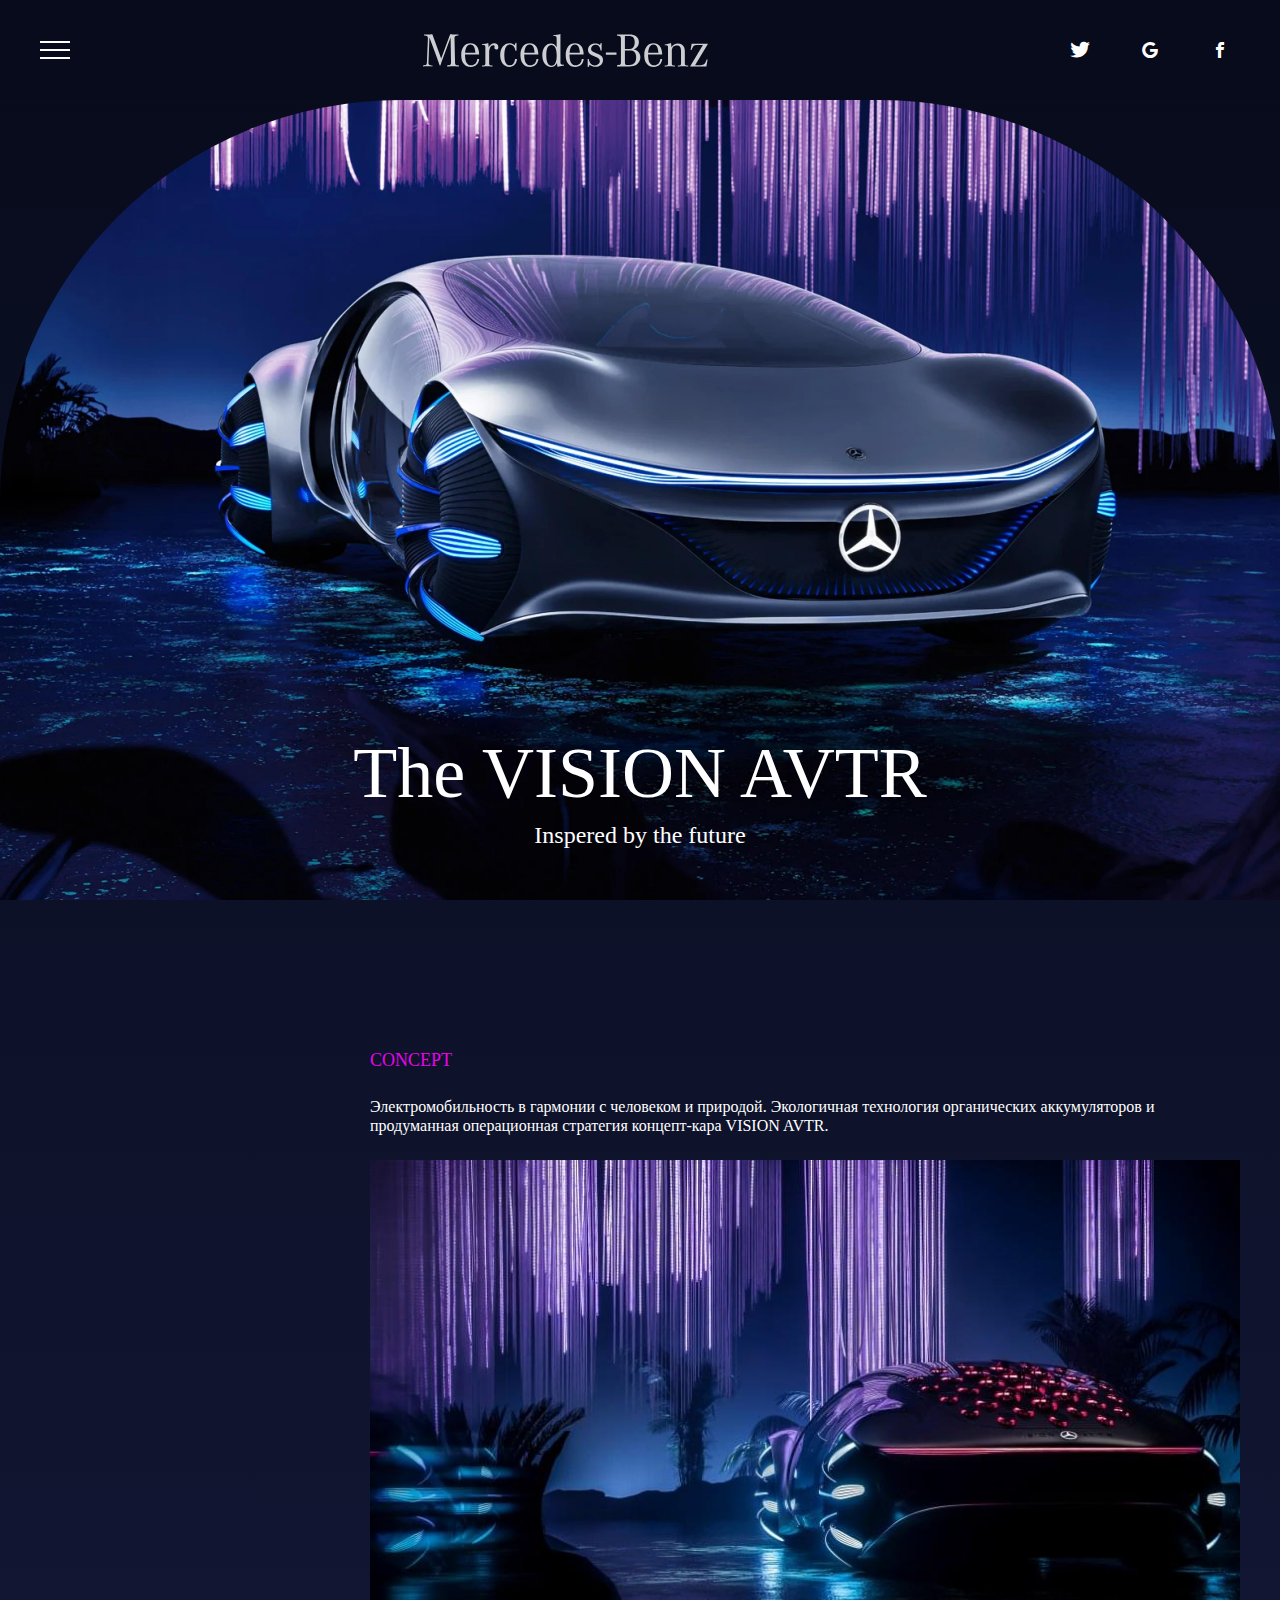
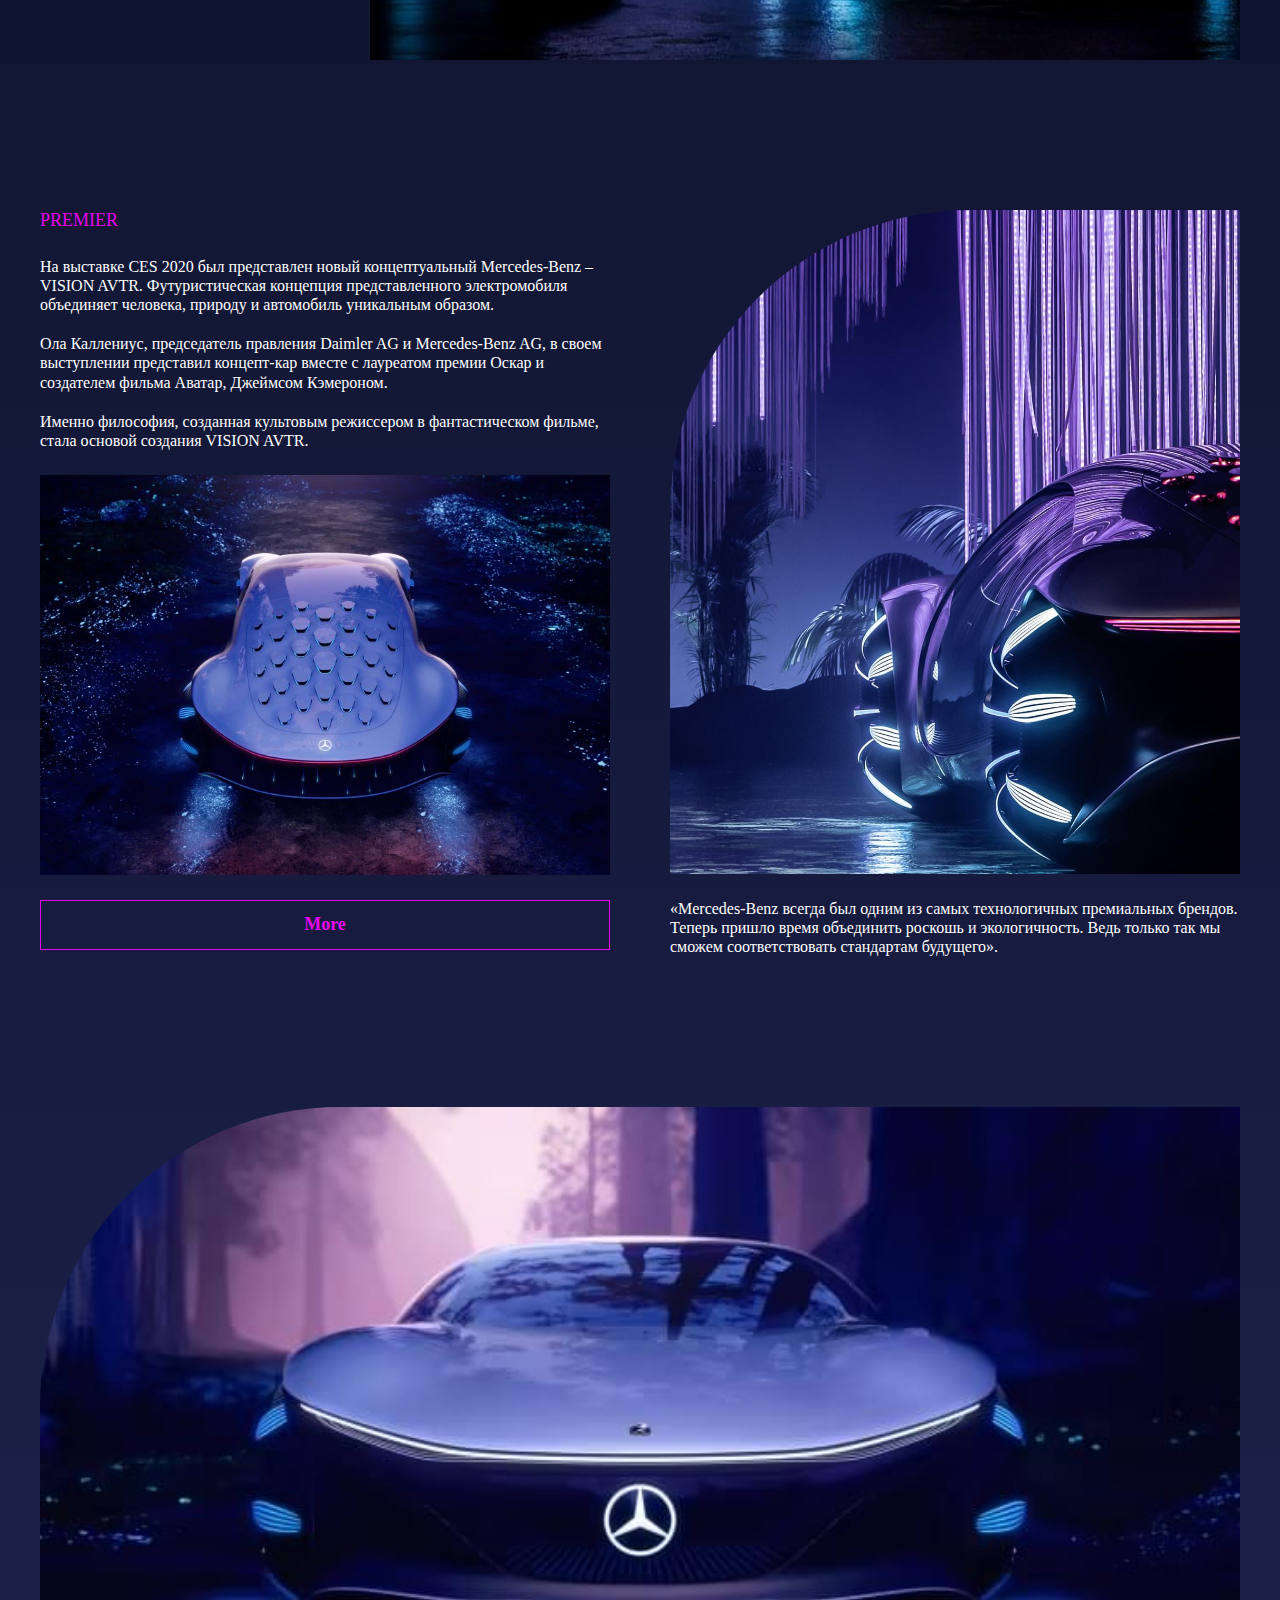
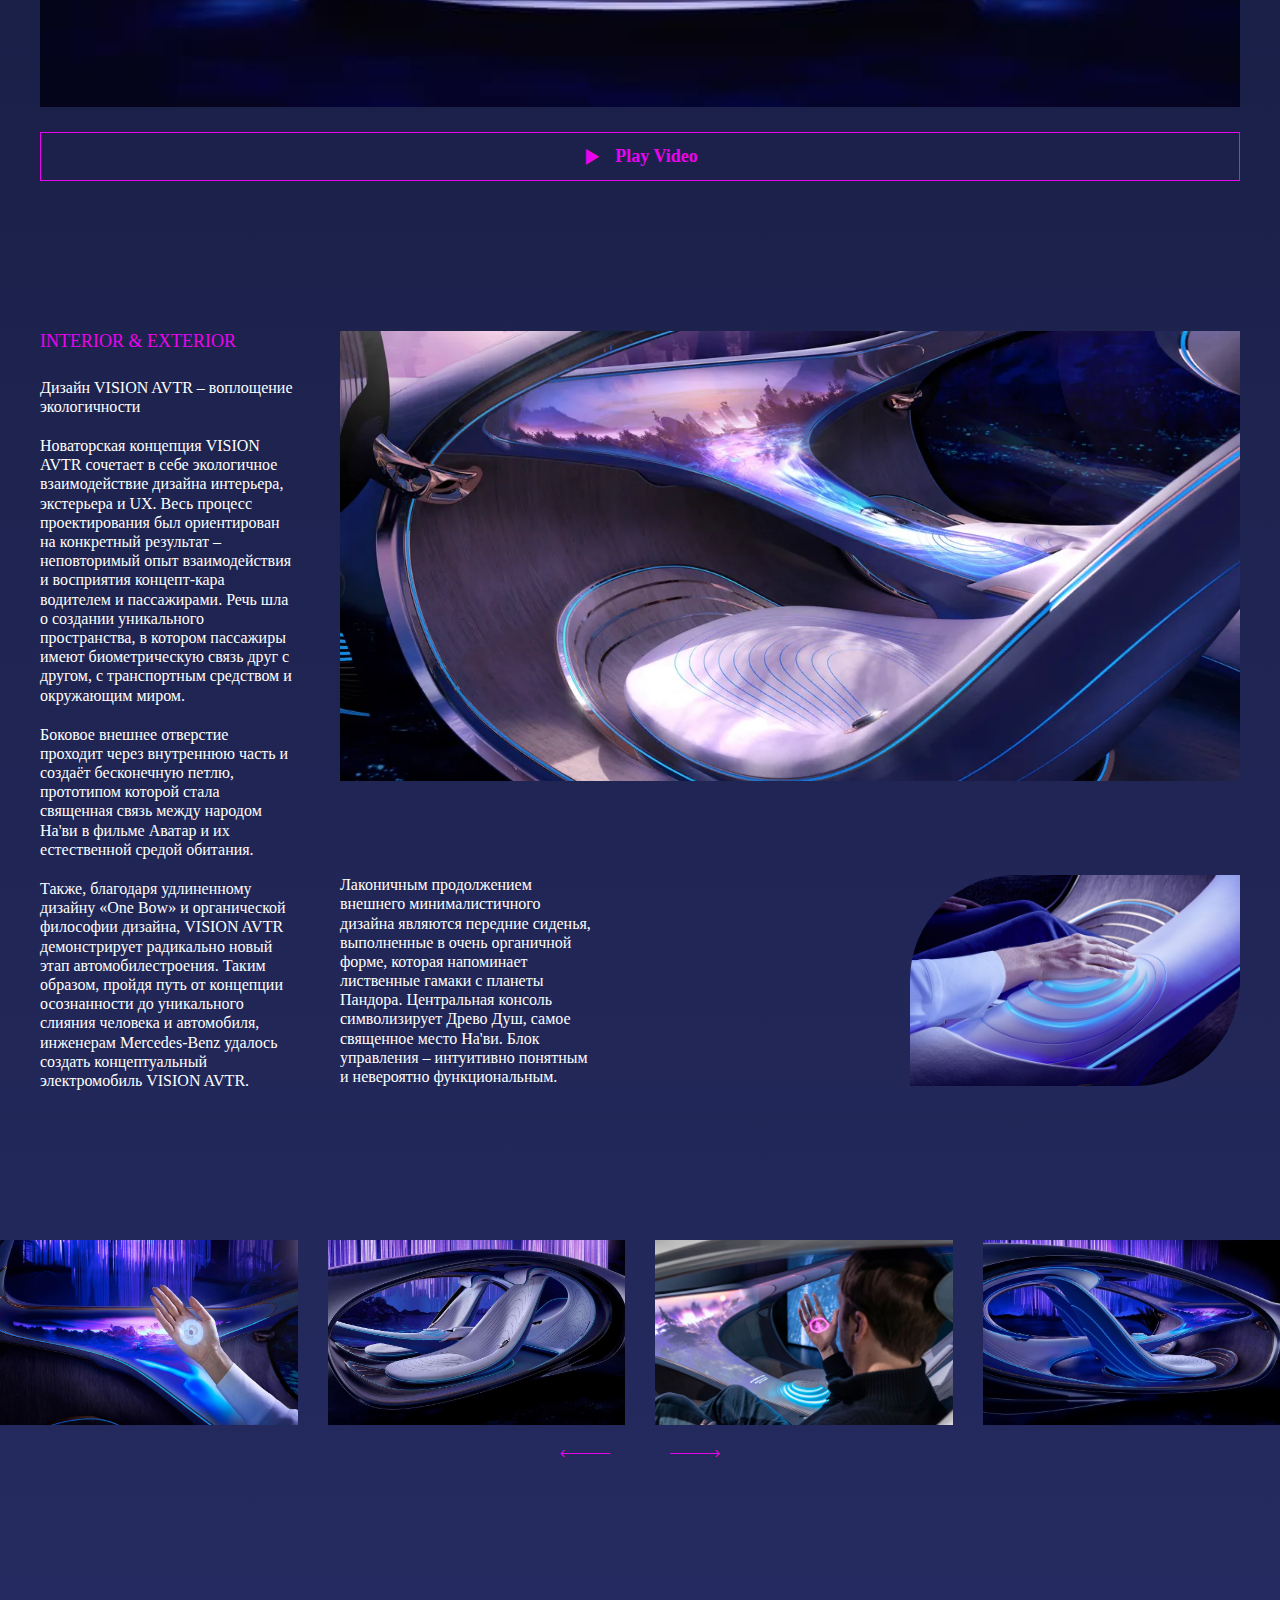
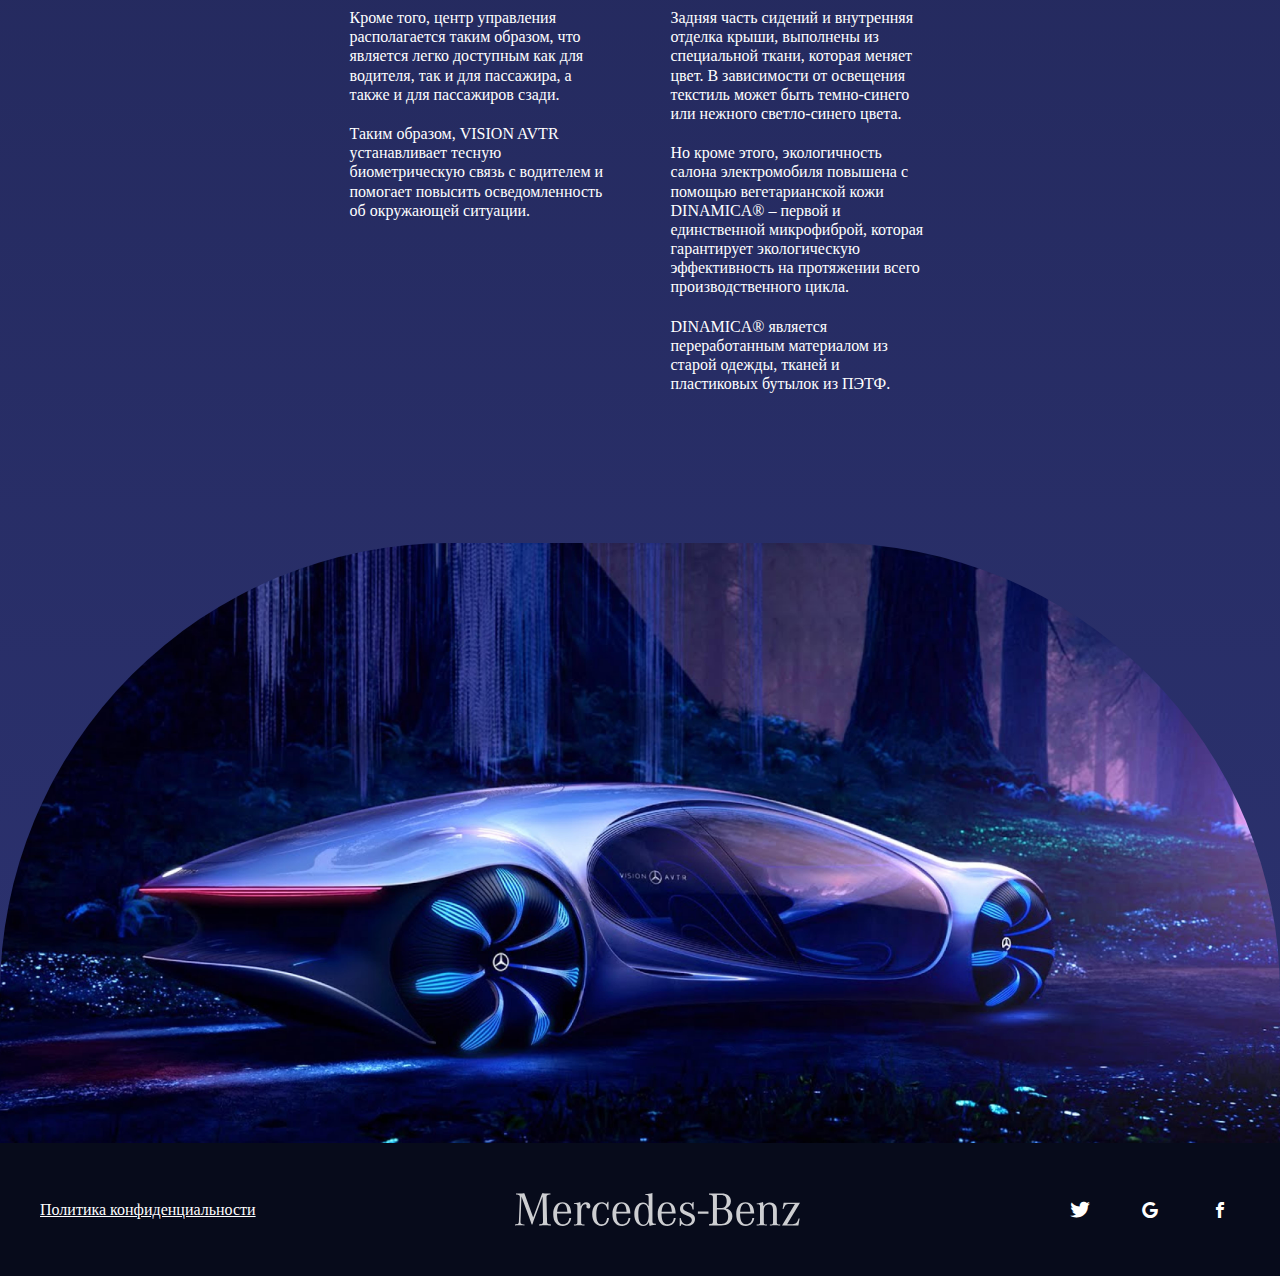
==== home.html @ 5bbd5b38 "Add files via upload" ====
<!DOCTYPE html>
<html lang="en">

<head>
	<title>Vision AVTR</title>
	<meta charset="UTF-8">
	<meta name="format-detection" content="telephone=no">
	<!-- <style>body{opacity: 0;}</style> -->
	<link rel="stylesheet" href="css/style.min.css?_v=20240314004034">
	<link rel="shortcut icon" href="favicon.ico">
	<!-- <meta name="robots" content="noindex, nofollow"> -->
	<meta name="viewport" content="width=device-width, initial-scale=1.0">
</head>

<body>
	<div class="wrapper">
		<header data-scroll="100" data-scroll-show="1000" class="header">
			<div class="header__container">
				<div class="header__menu menu">
					<button type="button" class="menu__icon icon-menu"><span></span></button>
					<nav class="menu__body">
						<ul class="menu__list">
							<li class="menu__item">
								<a data-goto=".concept" data-goto-speed="1000" data-goto-header href="#" class="menu__link">CONCEPT</a>
							</li>
							<li class="menu__item">
								<a data-goto=".premier" data-goto-speed="1000" data-goto-header href="#" class="menu__link">PREMIER</a>
							</li>
							<li class="menu__item">
								<a data-goto=".interior" data-goto-speed="1000" data-goto-header href="#" class="menu__link">INTERIOR & EXTERIOR</a>
							</li>
							<li class="menu__item">
								<a href="#" data-goto=".footer" data-goto-speed="1000" data-goto-header class="menu__link">Footer</a>
							</li>
						</ul>
					</nav>
				</div>
				<img src="img/logo.svg" alt="logo" class="header__logo logo">
				<div data-da=".menu__body,767,2" class="action-social">
					<a href="#!" class="action-social__link _icon-s-twitter"></a>
					<a href="#!" class="action-social__link _icon-google"></a>
					<a href="#!" class="action-social__link _icon-s-facebook"></a>
				</div>
			</div>
		</header>
		<main class="page">
			<div class="page__hero hero">
				<div class="hero__container">
					<h1 class="hero__title">The VISION AVTR</h1>
					<h4 class="hero__label">Inspered by the future</h4>
				</div>
				<div class="hero__image">
					<img src="img/hero/hero-bg.jpg" alt="hero-bg">
				</div>
			</div>
			<section class="page__concept concept">
				<div class="concept__container">
					<div class="concept__inner">
						<h2 class="concept__title title">Concept</h2>
						<div class="concept__text text">
							<p>
								Электромобильность в гармонии с человеком и природой. Экологичная технология
								органических
								аккумуляторов и продуманная операционная стратегия концепт-кара VISION AVTR.
							</p>
						</div>
						<img src="img/concept/2.jpeg" alt="concept-image" class="concept__image">
					</div>
				</div>
			</section>
			<section class="page__premier premier">
				<div class="premier__container">
					<div class="premier__content">
						<h2 class="premier__title title">premier</h2>
						<div class="premier__text text">
							<p>
								На выставке CES 2020 был представлен новый концептуальный Mercedes-Benz – VISION AVTR.
								Футуристическая концепция
								представленного электромобиля объединяет человека, природу и автомобиль уникальным
								образом.
							</p>
							<p>
								Ола Каллениус, председатель правления Daimler AG и Mercedes-Benz AG, в своем выступлении
								представил концепт-кар вместе с
								лауреатом премии Оскар и создателем фильма Аватар, Джеймсом Кэмероном.
							</p>
							<p>
								Именно философия, созданная культовым режиссером в фантастическом фильме, стала основой
								создания VISION AVTR.
							</p>
						</div>
						<img src="img/premier/3.webp" alt="image-content">
						<button class="premier__button button button--more">More</button>
					</div>
					<div class="premier__info-block info-block">
						<img src="img/premier/4.jpeg" alt="info-block__image">
						<div class="info-block__text text">
							<p>
								«Mercedes-Benz всегда был одним из самых технологичных премиальных брендов. Теперь
								пришло время объединить роскошь и
								экологичность. Ведь только так мы сможем соответствовать стандартам будущего».
							</p>
						</div>
					</div>
				</div>
			</section>
			<div class="page__video video">
				<div class="video__container">
					<img src="img/video/5.jpeg" alt="image-video">
					<button type="button" data-popup="#video" data-popup-youtube="ekgUjyWe1Yc" class="video__button button button--play _icon-play">
						Play Video
					</button>
				</div>
			</div>
			<section class="page__interior interior">
				<div class="interior__container">
					<div class="interior__text text">
						<h2 class="interior__title title">INTERIOR & EXTERIOR</h2>
						<p>
							Дизайн VISION AVTR – воплощение экологичности
						</p>
						<p>
							Новаторская концепция VISION AVTR сочетает в себе экологичное взаимодействие дизайна
							интерьера, экстерьера и UX. Весь
							процесс проектирования был ориентирован на конкретный результат – неповторимый опыт
							взаимодействия и восприятия
							концепт-кара водителем и пассажирами. Речь шла о создании уникального пространства, в
							котором пассажиры имеют
							биометрическую связь друг с другом, с транспортным средством и окружающим миром.
						</p>
						<p>
							Боковое внешнее отверстие проходит через внутреннюю часть и создаёт бесконечную петлю,
							прототипом которой стала
							священная ​​связь между народом На'ви в фильме Аватар и их естественной средой обитания.
						</p>
						<p>
							Также, благодаря удлиненному дизайну «One Bow» и органической философии дизайна, VISION AVTR
							демонстрирует радикально
							новый этап автомобилестроения. Таким образом, пройдя путь от концепции осознанности до
							уникального слияния человека и
							автомобиля, инженерам Mercedes-Benz удалось создать концептуальный электромобиль VISION
							AVTR.
						</p>
					</div>
					<div class="interior__block">
						<img class="interior__image" src="img/interior&exterior/6.webp" alt="image-6">
						<div class="interior__content-block content-block">
							<div class="content-block__text text">
								<p>
									Лаконичным продолжением внешнего минималистичного дизайна являются передние сиденья,
									выполненные в очень органичной
									форме, которая напоминает лиственные гамаки с планеты Пандора. Центральная консоль
									символизирует Древо Душ, самое
									священное место На'ви. Блок управления – интуитивно понятным и невероятно
									функциональным.
								</p>
							</div>
							<img class="interior__image interior__image--small" src="img/interior&exterior/7.jpg" alt="image-7">
						</div>

					</div>
				</div>
				<!-- Оболонка слайдера -->
				<div class="interior__slider swiper">
					<!-- Частина слайдера, що рухається -->
					<div class="interior__wrapper swiper-wrapper">
						<!-- Слайд -->
						<div class="interior__slide swiper-slide">
							<img src="img/slider/slide-1.jpeg" alt="slide-1">
						</div>
						<div class="interior__slide swiper-slide">
							<img src="img/slider/slide-2.jpg" alt="slide-2">
						</div>
						<div class="interior__slide swiper-slide">
							<img src="img/slider/slide-3.webp" alt="slide-3">
						</div>
						<div class="interior__slide swiper-slide">
							<img src="img/slider/slide-4.jpeg" alt="slide-4">
						</div>
						<div class="interior__slide swiper-slide">
							<img src="img/slider/slide-2.jpg" alt="slide-5">
						</div>
						<div class="interior__slide swiper-slide">
							<img src="img/slider/slide-3.webp" alt="slide-6">
						</div>
						<div class="interior__slide swiper-slide">
							<img src="img/slider/slide-4.jpeg" alt="slide-7">
						</div>
					</div>
					<!-- Якщо потрібна навігація (ліворуч/праворуч) -->
					<div class="swiper-button">
						<button type="button" class="swiper-button-prev _icon-arrow-left"></button>
						<button type="button" class="swiper-button-next _icon-arrow-right"></button>
					</div>
				</div>
			</section>
			<div class="page__text-content text-content">
				<div class="text-content__container">
					<div class="text-content__text text">
						<p>
							Кроме того, центр управления располагается таким образом, что является легко доступным как
							для водителя, так и для
							пассажира, а также и для пассажиров сзади.
						</p>
						<p>
							Таким образом, VISION AVTR устанавливает тесную биометрическую связь с водителем и помогает
							повысить осведомленность об
							окружающей ситуации.
						</p>
					</div>
					<div class="text-content__text text">
						<p>
							Задняя часть сидений и внутренняя отделка крыши, выполнены из специальной ткани, которая
							меняет цвет. В зависимости от
							освещения текстиль может быть темно-синего или нежного светло-синего цвета.
						</p>
						<p>
							Но кроме этого, экологичность салона электромобиля повышена с помощью вегетарианской кожи
							DINAMICA® – первой и
							единственной микрофиброй, которая гарантирует экологическую эффективность на протяжении
							всего производственного цикла.
						</p>
						<p>
							DINAMICA® является переработанным материалом из старой одежды, тканей и пластиковых бутылок
							из ПЭТФ.
						</p>
					</div>
				</div>
			</div>
			<div class="page__picture picture">
				<img src="img/picture-none-radius.jpg" alt="">
			</div>
			<!-- <h2 class="title">Concept</h2>
<p class="text">
    Lorem ipsum dolor sit, amet consectetur adipisicing elit. Esse iure nesciunt eius impedit quod veritatis nihil sit
    eos aperiam praesentium obcaecati nobis est repudiandae ipsum quae, deleniti maxime dolorum repellat?
</p>
<button class="button button--more">
    More
</button>
<a class="button button--play _icon-play">
    Play Video
</a>
<div class="action-social">
    <a href="#!" class="action-social__link _icon-s-twitter"></a>
    <a href="#!" class="action-social__link _icon-google"></a>
    <a href="#!" class="action-social__link _icon-s-facebook"></a>
</div> -->
		</main>
		<footer class="footer">
			<div class="footer__container">
				<a href="#!" class="footer__policy">
					Политика конфиденциальности
				</a>
				<a data-goto=".header" data-goto-speed="1000" href="#!" class="footer__logo logo"><img src="img/logo.svg" alt="logo"></a>
				<div class="action-social">
					<a href="#!" class="action-social__link _icon-s-twitter"></a>
					<a href="#!" class="action-social__link _icon-google"></a>
					<a href="#!" class="action-social__link _icon-s-facebook"></a>
				</div>
			</div>
		</footer>
	</div>
	<div id="video" aria-hidden="true" class="popup">
		<div class="popup__wrapper">
			<div class="popup__content">
				<button data-close type="button" class="popup__close">Закрити</button>
				<div data-popup-youtube-place class="popup__text">
				</div>
			</div>
		</div>
	</div>
	<script src="js/app.min.js?_v=20240314004034"></script>
</body>

</html>
---- css/style.min.css ----
@charset "UTF-8";@import url(https://fonts.googleapis.com/css?family=Roboto+Condensed:regular,700&display=swap);@font-face{font-family:icons;font-display:swap;src:url(../fonts/icons.woff2) format("woff2"),url(../fonts/icons.woff) format("woff");font-weight:400;font-style:normal}[class*=_icon-]:before{font-family:icons;font-style:normal;font-weight:400;font-variant:normal;text-transform:none;line-height:1;-webkit-font-smoothing:antialiased;-moz-osx-font-smoothing:grayscale}[class*=_icon-]:before{display:block}._icon-arrow-right:before{content:"\e904"}._icon-arrow-left:before{content:"\e905"}._icon-s-twitter:before{content:"\e900"}._icon-s-facebook:before{content:"\e903"}._icon-google:before{content:"\e902"}._icon-play:before{content:"\e901"}*{padding:0;margin:0;border:0}*,*::after,*::before{box-sizing:border-box}*::after,*::before{display:inline-block}body,html{height:100%;min-width:320px}body{color:#fff;line-height:1;font-family:RobotoCondensed;font-size:1rem;-ms-text-size-adjust:100%;-moz-text-size-adjust:100%;-webkit-text-size-adjust:100%;-webkit-font-smoothing:antialiased;-moz-osx-font-smoothing:grayscale}button,input,textarea{font-family:RobotoCondensed;font-size:inherit;line-height:inherit;color:inherit;background-color:transparent}input,textarea{width:100%}button,option,select{cursor:pointer}a{display:inline-block;color:inherit;text-decoration:none}ul li{list-style:none}img{vertical-align:top}h1,h2,h3,h4,h5,h6{font-weight:inherit;font-size:inherit}.lock body{overflow:hidden;touch-action:none;-ms-scroll-chaining:none;overscroll-behavior:none}.wrapper{min-height:100%;display:flex;flex-direction:column;overflow:hidden}@supports (overflow:clip){.wrapper{overflow:clip}}.wrapper > main{flex:1 1 auto}.wrapper > *{min-width:0}[class*=__container]{max-width:76.875rem;margin:0 auto;padding:0 .9375rem}.menu__body{position:fixed;width:100%;height:100%;left:-100%;top:0;overflow:auto;padding:7.5rem .9375rem .9375rem;background-color:#070b1b;transition:left .3s}.menu__body::before{content:"";position:fixed;width:100%;left:-100%;top:0;transition:left .3s;z-index:2;border-bottom:.0625rem solid #fff}.menu-open .menu__body{left:0}.menu-open .menu__body::before{left:0}.menu__list{display:flex;flex-direction:column;row-gap:1.25rem}.menu__link{transition:all .3s ease-in-out;text-transform:uppercase;font-size:1.375rem;line-height:1.2;color:#e805ed}.icon-menu{display:block;position:relative;width:1.875rem;height:1.125rem;z-index:5}.icon-menu span,.icon-menu::after,.icon-menu::before{content:"";transition:all .3s ease 0s;right:0;position:absolute;width:100%;height:.125rem;background-color:#fff}.icon-menu::before{top:0}.icon-menu::after{bottom:0}.icon-menu span{top:calc(50% - .0625rem)}.menu-open .icon-menu span{width:0}.menu-open .icon-menu::before{top:calc(50% - .0625rem);-webkit-transform:rotate(-45deg);transform:rotate(-45deg)}.menu-open .icon-menu::after{bottom:calc(50% - .0625rem);-webkit-transform:rotate(45deg);transform:rotate(45deg)}body::after{content:"";background-color:rgba(0,0,0,.5);position:fixed;width:100%;height:100%;top:0;left:0;opacity:0;transition:opacity .8s ease 0s;pointer-events:none;z-index:149}.popup-show body::after{opacity:1}.popup{position:fixed;top:0;left:0;bottom:0;right:0;padding:30px 10px;transition:visibility .8s ease 0s;visibility:hidden;pointer-events:none}.popup_show{z-index:150;visibility:visible;overflow:auto;pointer-events:auto}.popup_show .popup__content{visibility:visible;-webkit-transform:scale(1);transform:scale(1);background:#070b1b linear-gradient(180deg,#070b1b 0,#2c3270 100%);display:flex;flex-direction:column;row-gap:1.5625rem}.popup__wrapper{display:flex;flex-direction:column;align-items:center;min-height:100%;flex:1 1 auto;width:100%;display:flex;justify-content:center}.popup__content{visibility:hidden;-webkit-transform:scale(0);transform:scale(0);transition:-webkit-transform .3s ease 0s;transition:transform .3s ease 0s;transition:transform .3s ease 0s,-webkit-transform .3s ease 0s;background-color:#eee;padding:20px;width:100%;max-width:900px;border-radius:20px}.lock .popup__content{visibility:visible}.popup_show .popup__close{color:#e805ed;font-size:1.5rem;font-weight:700;text-align:right}.popup__text iframe{width:100%;min-height:25rem}.ibg{width:100%;height:100%;-o-object-fit:cover;object-fit:cover}.ibg--top{-o-object-position:top;object-position:top}.ibg--bottom{-o-object-position:bottom;object-position:bottom}.ibg--left{-o-object-position:left;object-position:left}.ibg--right{-o-object-position:right;object-position:right}.ibg--contain{-o-object-fit:contain;object-fit:contain}.title{font-family:"Corporate A";font-size:1.125rem;line-height:1.2;text-transform:uppercase;color:#e805ed}.text{line-height:1.2}.text p:not(:last-child){margin-bottom:1.25rem}.button{border:.0625rem solid #e805ed;display:flex;justify-content:center;align-items:center;gap:.75rem;color:#e805ed;transition:all .3s ease-in-out;width:100%;font-weight:700;font-size:1.125rem;font-family:"Corporate A";line-height:1.2;padding:.8125rem}.button--play{cursor:pointer}.button--play::before{transition:all .3s ease-in-out;font-size:1.3125rem;color:#e805ed}.action-social{display:flex;align-items:center;flex-wrap:wrap;z-index:2;row-gap:.3125rem}.action-social__link{width:2.5rem;height:2.5rem;border-radius:50%;display:flex;justify-content:center;align-items:center;background-color:transparent;transition:all .3s ease-in-out}.action-social__link:first-child::before{font-size:1.625rem}.header{position:absolute;left:0;width:100%;background-color:#070b1b;z-index:50}.header__container{display:flex;justify-content:space-between;align-items:center;-webkit-column-gap:1.25rem;-moz-column-gap:1.25rem;column-gap:1.25rem}.header._header-scroll{position:fixed;top:-200%;transition:all .3s ease-in-out}.header._header-show{transition:all .3s ease-in-out;top:0}.header__logo{position:relative;z-index:2;aspect-ratio:285/33;-o-object-fit:cover;object-fit:cover}.footer{background-color:#070b1b}.footer__container{display:flex;justify-content:space-between;align-items:center;-webkit-column-gap:1.5625rem;-moz-column-gap:1.5625rem;column-gap:1.5625rem;flex-wrap:wrap;row-gap:1.875rem}.footer__policy{line-height:1.2;text-decoration:underline;transition:all .3s ease-in-out}.footer__logo img{aspect-ratio:285/33;-o-object-fit:cover;object-fit:cover}.page{background:#070b1b linear-gradient(180deg,#070b1b 0,#2c3270 100%)}.concept__inner{display:flex;flex-direction:column;row-gap:1.5625rem}.concept__image{aspect-ratio:870/500;-o-object-fit:cover;object-fit:cover;width:100%}.premier__container{display:flex}.premier__content > *{margin-bottom:1.5625rem}.premier__content > *:last-child{margin-bottom:0}.premier__content img{aspect-ratio:570/400;-o-object-fit:cover;object-fit:cover;width:100%;margin-bottom:0}.premier__button:not(:first-child){margin-top:1.5625rem}.info-block > *{margin-bottom:1.5625rem}.info-block > *:last-child{margin-bottom:0}.info-block img{aspect-ratio:570/664;-o-object-fit:cover;object-fit:cover;width:100%;border-radius:var(--border-tl) 0 0 0;margin-bottom:0}.info-block__text:not(:first-child){margin-top:1.5625rem}.video__container img{aspect-ratio:1200/600;-o-object-fit:cover;object-fit:cover;width:100%;border-radius:var(--border-tl) 0 0 0;margin-bottom:0}.video__container > *{margin-bottom:1.5625rem}.video__container > *:last-child{margin-bottom:0}.video__button:not(:first-child){margin-top:1.5625rem}.interior__container{display:flex}.interior__title:not(:last-child){margin-bottom:1.5625rem}.interior__image{aspect-ratio:900/450;-o-object-fit:cover;object-fit:cover;width:100%;margin-bottom:0}.interior__image--small{aspect-ratio:330/205;-o-object-fit:cover;object-fit:cover;border-radius:var(--border-tl) 0 var(--border-tr) 0}.interior__slide{max-width:28.125rem}.interior__slide img{aspect-ratio:450/280;-o-object-fit:cover;object-fit:cover;width:100%}.content-block{display:flex}.swiper-button{display:none}.swiper-button-next::before,.swiper-button-prev::before{color:#e805ed;font-size:.490625rem}.picture img{aspect-ratio:1920/900;-o-object-fit:cover;object-fit:cover;width:100%;border-radius:var(--border-tl) var(--border-tr) 0 0}.text-content__container{display:flex;justify-content:center;align-items:flex-start;flex-wrap:wrap;row-gap:1.5625rem}.hero{position:relative}.hero__image{position:absolute;top:0;left:0;aspect-ratio:1920/800;width:100%;height:100%}.hero img{width:100%;-o-object-fit:cover;object-fit:cover;border-radius:var(--border-tl) var(--border-tr) 0 0}.hero__container{display:flex;flex-direction:column;justify-content:flex-end;text-align:center;gap:.3125rem;position:relative;z-index:2}.hero__title{font-family:"Corporate A";line-height:1.2}.hero__label{font-size:1.5rem;line-height:1.2}.swiper{overflow:hidden;display:flex;flex-direction:column;row-gap:25px}.swiper-initialized{touch-action:pan-y}.swiper-wrapper{width:100%;height:100%;box-sizing:content-box;display:flex;position:relative}.swiper-vertical .swiper-wrapper{flex-direction:column}.swiper-autoheight .swiper-wrapper{align-items:flex-start}.swiper-initialized .swiper-slide{flex-shrink:0}.swiper-android .swiper-slide,.swiper-android .swiper-wrapper{-webkit-transform:translate3d(0,0,0);transform:translate3d(0,0,0)}.swiper-button-lock{display:none!important}@media (min-width:47.99875em){.menu__body::before{height:6.25rem}.header__container{min-height:6.25rem}.header__logo{max-width:17.8125rem}.footer__logo img{max-width:17.8125rem}.page__hero{margin-top:6.25rem}.premier__content{flex:1 1 50%}.info-block{flex:1 1 50%}.interior__text{flex:1 0 15.9375rem}.interior__block{flex:1 1 56.25rem}.swiper-button{align-self:center;display:flex}.text-content__text{flex:0 0 16.25rem;width:16.25rem}}@media (min-width:47.99875em) and (min-width:76.875em){.swiper-button{-webkit-column-gap:3.75rem;-moz-column-gap:3.75rem;column-gap:3.75rem}}@media (min-width:61.99875em){.concept__container{display:flex;justify-content:flex-end}.concept__inner{flex:0 1 54.375rem;width:54.375rem}.interior__image--small{flex:0 1 20.625rem;width:27.5%}picture .interior__image--small{flex:0 1 20.625rem;width:27.5%}.content-block{justify-content:space-between}.content-block__text{flex:0 1 15.9375rem;max-width:15.9375rem}}@media (min-width:76.875em){.menu__body{width:30%}.action-social{-webkit-column-gap:1.875rem;-moz-column-gap:1.875rem;column-gap:1.875rem}.page__hero{margin-bottom:9.375rem}.page__concept{margin-bottom:9.375rem}.page__premier{margin-bottom:9.375rem}.page__video{margin-bottom:9.375rem}.page__interior{margin-bottom:9.375rem}.page__picture:not(:last-child){margin-bottom:9.375rem}.page__text-content{margin-bottom:9.375rem}.premier__container{-webkit-column-gap:3.75rem;-moz-column-gap:3.75rem;column-gap:3.75rem}.info-block img{--border-tl:18.75rem}.video__container img{--border-tl:18.75rem}.interior__container{-webkit-column-gap:2.8125rem;-moz-column-gap:2.8125rem;column-gap:2.8125rem}.interior__container{margin-bottom:9.375rem}.interior__image--small{--border-tl:6.5625rem}.interior__image--small{--border-tr:6.5625rem}.content-block:not(:first-child){margin-top:5.875rem}.picture img{--border-tl:28.125rem}.picture img{--border-tr:28.125rem}.text-content__container{-webkit-column-gap:3.8125rem;-moz-column-gap:3.8125rem;column-gap:3.8125rem}.hero img{height:50rem}.hero img{--border-tl:25rem}.hero img{--border-tr:25rem}.hero__container{min-height:50rem}.hero__container{padding-bottom:3.125rem}.hero__title{font-size:4.5rem}}@media (min-width:120em){.footer__container{padding-top:8.125rem}.footer__container{padding-bottom:8.125rem}}@media (max-width:30em){.info-block img{--border-tl:0.0000000625rem}.video__container img{--border-tl:0.0000000625rem}.interior__image--small{--border-tl:0.0000000625rem}.interior__image--small{--border-tr:0.0000000625rem}.picture img{--border-tl:0.0000000625rem}.picture img{--border-tr:0.0000000625rem}.hero img{--border-tl:0.0000000625rem}.hero img{--border-tr:0.0000000625rem}}@media (max-width:20em){.menu__body::before{height:4.375rem}.action-social{-webkit-column-gap:.9375rem;-moz-column-gap:.9375rem;column-gap:.9375rem}.header__container{min-height:4.375rem}.header__logo{max-width:13.75rem}.footer__logo img{max-width:10.625rem}.page__hero{margin-top:5.625rem}.page__hero{margin-bottom:2.5rem}.page__concept{margin-bottom:2.5rem}.page__premier{margin-bottom:2.5rem}.page__video{margin-bottom:2.5rem}.page__interior{margin-bottom:2.5rem}.page__picture:not(:last-child){margin-bottom:2.5rem}.page__text-content{margin-bottom:2.5rem}.premier__container{-webkit-column-gap:1.25rem;-moz-column-gap:1.25rem;column-gap:1.25rem}.interior__container{-webkit-column-gap:.9375rem;-moz-column-gap:.9375rem;column-gap:.9375rem}.interior__container{margin-bottom:2.5rem}.content-block:not(:first-child){margin-top:1.875rem}.text-content__container{-webkit-column-gap:1.3125rem;-moz-column-gap:1.3125rem;column-gap:1.3125rem}.hero img{height:25rem}.hero__container{min-height:25rem}.hero__container{padding-bottom:1.5625rem}.hero__title{font-size:2.25rem}}@media (max-width:76.875em){.footer__container{padding-top:2.5rem}.footer__container{padding-bottom:2.5rem}}@media (max-width:61.99875em){.content-block{flex-direction:column;row-gap:1.875rem}}@media (max-width:47.99875em){.menu__body{display:flex;flex-direction:column}.menu__list{flex-grow:1}.premier__container{flex-direction:column;row-gap:3.125rem}.interior__container{flex-direction:column;row-gap:1.875rem}.text-content__container{flex-direction:column}}@media (max-width:29.99875em){.menu__link{font-size:1.75rem;padding-top:.3125rem;padding-bottom:.3125rem}.footer__container{flex-direction:column-reverse}}@media (max-width:29.99875em) and (max-width:20em){.footer__container{padding-top:.9375rem}.footer__container{padding-bottom:.9375rem}.footer__container{row-gap:1.25rem}}@media (min-width:47.99875em) and (max-width:76.875em){.menu__body{width:40%}}@media (min-width:20em) and (max-width:47.99875em){@supports (height:clamp(4.375rem ,3.0356544935rem + 6.6967275325vw ,6.25rem)){.menu__body::before{height:clamp(4.375rem ,3.0356544935rem + 6.6967275325vw ,6.25rem)}}@supports not (height:clamp(4.375rem ,3.0356544935rem + 6.6967275325vw ,6.25rem)){.menu__body::before{height:calc(4.375rem + 1.875 * (100vw - 20rem)/ 27.99875)}}@supports (min-height:clamp(4.375rem ,3.0356544935rem + 6.6967275325vw ,6.25rem)){.header__container{min-height:clamp(4.375rem ,3.0356544935rem + 6.6967275325vw ,6.25rem)}}@supports not (min-height:clamp(4.375rem ,3.0356544935rem + 6.6967275325vw ,6.25rem)){.header__container{min-height:calc(4.375rem + 1.875 * (100vw - 20rem)/ 27.99875)}}@supports (max-width:clamp(13.75rem ,10.8480847359rem + 14.5095763204vw ,17.8125rem)){.header__logo{max-width:clamp(13.75rem ,10.8480847359rem + 14.5095763204vw ,17.8125rem)}}@supports not (max-width:clamp(13.75rem ,10.8480847359rem + 14.5095763204vw ,17.8125rem)){.header__logo{max-width:calc(13.75rem + 4.0625 * (100vw - 20rem)/ 27.99875)}}@supports (max-width:clamp(10.625rem ,5.4908422251rem + 25.6707888745vw ,17.8125rem)){.footer__logo img{max-width:clamp(10.625rem ,5.4908422251rem + 25.6707888745vw ,17.8125rem)}}@supports not (max-width:clamp(10.625rem ,5.4908422251rem + 25.6707888745vw ,17.8125rem)){.footer__logo img{max-width:calc(10.625rem + 7.1875 * (100vw - 20rem)/ 27.99875)}}@supports (margin-top:clamp(5.625rem ,5.1785514978rem + 2.2322425108vw ,6.25rem)){.page__hero{margin-top:clamp(5.625rem ,5.1785514978rem + 2.2322425108vw ,6.25rem)}}@supports not (margin-top:clamp(5.625rem ,5.1785514978rem + 2.2322425108vw ,6.25rem)){.page__hero{margin-top:calc(5.625rem + .625 * (100vw - 20rem)/ 27.99875)}}}@media (min-width:20em) and (max-width:76.875em){@supports ((-moz-column-gap:clamp(0.9375rem ,0.6078296703rem + 1.6483516484vw ,1.875rem)) or (column-gap:clamp(0.9375rem ,0.6078296703rem + 1.6483516484vw ,1.875rem))){.action-social{-webkit-column-gap:clamp(.9375rem ,.6078296703rem + 1.6483516484vw ,1.875rem);-moz-column-gap:clamp(.9375rem ,.6078296703rem + 1.6483516484vw ,1.875rem);column-gap:clamp(.9375rem ,.6078296703rem + 1.6483516484vw ,1.875rem)}}@supports not ((-moz-column-gap:clamp(0.9375rem ,0.6078296703rem + 1.6483516484vw ,1.875rem)) or (column-gap:clamp(0.9375rem ,0.6078296703rem + 1.6483516484vw ,1.875rem))){.action-social{-webkit-column-gap:calc(.9375rem + .9375 * (100vw - 20rem)/ 56.875);-moz-column-gap:calc(.9375rem + .9375 * (100vw - 20rem)/ 56.875);column-gap:calc(.9375rem + .9375 * (100vw - 20rem)/ 56.875)}}@supports (margin-bottom:clamp(2.5rem ,0.0824175824rem + 12.0879120879vw ,9.375rem)){.page__hero{margin-bottom:clamp(2.5rem ,.0824175824rem + 12.0879120879vw ,9.375rem)}}@supports not (margin-bottom:clamp(2.5rem ,0.0824175824rem + 12.0879120879vw ,9.375rem)){.page__hero{margin-bottom:calc(2.5rem + 6.875 * (100vw - 20rem)/ 56.875)}}@supports (margin-bottom:clamp(2.5rem ,0.0824175824rem + 12.0879120879vw ,9.375rem)){.page__concept{margin-bottom:clamp(2.5rem ,.0824175824rem + 12.0879120879vw ,9.375rem)}}@supports not (margin-bottom:clamp(2.5rem ,0.0824175824rem + 12.0879120879vw ,9.375rem)){.page__concept{margin-bottom:calc(2.5rem + 6.875 * (100vw - 20rem)/ 56.875)}}@supports (margin-bottom:clamp(2.5rem ,0.0824175824rem + 12.0879120879vw ,9.375rem)){.page__premier{margin-bottom:clamp(2.5rem ,.0824175824rem + 12.0879120879vw ,9.375rem)}}@supports not (margin-bottom:clamp(2.5rem ,0.0824175824rem + 12.0879120879vw ,9.375rem)){.page__premier{margin-bottom:calc(2.5rem + 6.875 * (100vw - 20rem)/ 56.875)}}@supports (margin-bottom:clamp(2.5rem ,0.0824175824rem + 12.0879120879vw ,9.375rem)){.page__video{margin-bottom:clamp(2.5rem ,.0824175824rem + 12.0879120879vw ,9.375rem)}}@supports not (margin-bottom:clamp(2.5rem ,0.0824175824rem + 12.0879120879vw ,9.375rem)){.page__video{margin-bottom:calc(2.5rem + 6.875 * (100vw - 20rem)/ 56.875)}}@supports (margin-bottom:clamp(2.5rem ,0.0824175824rem + 12.0879120879vw ,9.375rem)){.page__interior{margin-bottom:clamp(2.5rem ,.0824175824rem + 12.0879120879vw ,9.375rem)}}@supports not (margin-bottom:clamp(2.5rem ,0.0824175824rem + 12.0879120879vw ,9.375rem)){.page__interior{margin-bottom:calc(2.5rem + 6.875 * (100vw - 20rem)/ 56.875)}}@supports (margin-bottom:clamp(2.5rem ,0.0824175824rem + 12.0879120879vw ,9.375rem)){.page__picture:not(:last-child){margin-bottom:clamp(2.5rem ,.0824175824rem + 12.0879120879vw ,9.375rem)}}@supports not (margin-bottom:clamp(2.5rem ,0.0824175824rem + 12.0879120879vw ,9.375rem)){.page__picture:not(:last-child){margin-bottom:calc(2.5rem + 6.875 * (100vw - 20rem)/ 56.875)}}@supports (margin-bottom:clamp(2.5rem ,0.0824175824rem + 12.0879120879vw ,9.375rem)){.page__text-content{margin-bottom:clamp(2.5rem ,.0824175824rem + 12.0879120879vw ,9.375rem)}}@supports not (margin-bottom:clamp(2.5rem ,0.0824175824rem + 12.0879120879vw ,9.375rem)){.page__text-content{margin-bottom:calc(2.5rem + 6.875 * (100vw - 20rem)/ 56.875)}}@supports ((-moz-column-gap:clamp(1.25rem ,0.3708791209rem + 4.3956043956vw ,3.75rem)) or (column-gap:clamp(1.25rem ,0.3708791209rem + 4.3956043956vw ,3.75rem))){.premier__container{-webkit-column-gap:clamp(1.25rem ,.3708791209rem + 4.3956043956vw ,3.75rem);-moz-column-gap:clamp(1.25rem ,.3708791209rem + 4.3956043956vw ,3.75rem);column-gap:clamp(1.25rem ,.3708791209rem + 4.3956043956vw ,3.75rem)}}@supports not ((-moz-column-gap:clamp(1.25rem ,0.3708791209rem + 4.3956043956vw ,3.75rem)) or (column-gap:clamp(1.25rem ,0.3708791209rem + 4.3956043956vw ,3.75rem))){.premier__container{-webkit-column-gap:calc(1.25rem + 2.5 * (100vw - 20rem)/ 56.875);-moz-column-gap:calc(1.25rem + 2.5 * (100vw - 20rem)/ 56.875);column-gap:calc(1.25rem + 2.5 * (100vw - 20rem)/ 56.875)}}@supports ((-moz-column-gap:clamp(0.9375rem ,0.2781593407rem + 3.2967032967vw ,2.8125rem)) or (column-gap:clamp(0.9375rem ,0.2781593407rem + 3.2967032967vw ,2.8125rem))){.interior__container{-webkit-column-gap:clamp(.9375rem ,.2781593407rem + 3.2967032967vw ,2.8125rem);-moz-column-gap:clamp(.9375rem ,.2781593407rem + 3.2967032967vw ,2.8125rem);column-gap:clamp(.9375rem ,.2781593407rem + 3.2967032967vw ,2.8125rem)}}@supports not ((-moz-column-gap:clamp(0.9375rem ,0.2781593407rem + 3.2967032967vw ,2.8125rem)) or (column-gap:clamp(0.9375rem ,0.2781593407rem + 3.2967032967vw ,2.8125rem))){.interior__container{-webkit-column-gap:calc(.9375rem + 1.875 * (100vw - 20rem)/ 56.875);-moz-column-gap:calc(.9375rem + 1.875 * (100vw - 20rem)/ 56.875);column-gap:calc(.9375rem + 1.875 * (100vw - 20rem)/ 56.875)}}@supports (margin-bottom:clamp(2.5rem ,0.0824175824rem + 12.0879120879vw ,9.375rem)){.interior__container{margin-bottom:clamp(2.5rem ,.0824175824rem + 12.0879120879vw ,9.375rem)}}@supports not (margin-bottom:clamp(2.5rem ,0.0824175824rem + 12.0879120879vw ,9.375rem)){.interior__container{margin-bottom:calc(2.5rem + 6.875 * (100vw - 20rem)/ 56.875)}}@supports (margin-top:clamp(1.875rem ,0.4684065934rem + 7.032967033vw ,5.875rem)){.content-block:not(:first-child){margin-top:clamp(1.875rem ,.4684065934rem + 7.032967033vw ,5.875rem)}}@supports not (margin-top:clamp(1.875rem ,0.4684065934rem + 7.032967033vw ,5.875rem)){.content-block:not(:first-child){margin-top:calc(1.875rem + 4 * (100vw - 20rem)/ 56.875)}}@supports ((-moz-column-gap:clamp(1.3125rem ,0.4333791209rem + 4.3956043956vw ,3.8125rem)) or (column-gap:clamp(1.3125rem ,0.4333791209rem + 4.3956043956vw ,3.8125rem))){.text-content__container{-webkit-column-gap:clamp(1.3125rem ,.4333791209rem + 4.3956043956vw ,3.8125rem);-moz-column-gap:clamp(1.3125rem ,.4333791209rem + 4.3956043956vw ,3.8125rem);column-gap:clamp(1.3125rem ,.4333791209rem + 4.3956043956vw ,3.8125rem)}}@supports not ((-moz-column-gap:clamp(1.3125rem ,0.4333791209rem + 4.3956043956vw ,3.8125rem)) or (column-gap:clamp(1.3125rem ,0.4333791209rem + 4.3956043956vw ,3.8125rem))){.text-content__container{-webkit-column-gap:calc(1.3125rem + 2.5 * (100vw - 20rem)/ 56.875);-moz-column-gap:calc(1.3125rem + 2.5 * (100vw - 20rem)/ 56.875);column-gap:calc(1.3125rem + 2.5 * (100vw - 20rem)/ 56.875)}}@supports (height:clamp(25rem ,16.2087912088rem + 43.956043956vw ,50rem)){.hero img{height:clamp(25rem ,16.2087912088rem + 43.956043956vw ,50rem)}}@supports not (height:clamp(25rem ,16.2087912088rem + 43.956043956vw ,50rem)){.hero img{height:calc(25rem + 25 * (100vw - 20rem)/ 56.875)}}@supports (min-height:clamp(25rem ,16.2087912088rem + 43.956043956vw ,50rem)){.hero__container{min-height:clamp(25rem ,16.2087912088rem + 43.956043956vw ,50rem)}}@supports not (min-height:clamp(25rem ,16.2087912088rem + 43.956043956vw ,50rem)){.hero__container{min-height:calc(25rem + 25 * (100vw - 20rem)/ 56.875)}}@supports (padding-bottom:clamp(1.5625rem ,1.0130494505rem + 2.7472527473vw ,3.125rem)){.hero__container{padding-bottom:clamp(1.5625rem ,1.0130494505rem + 2.7472527473vw ,3.125rem)}}@supports not (padding-bottom:clamp(1.5625rem ,1.0130494505rem + 2.7472527473vw ,3.125rem)){.hero__container{padding-bottom:calc(1.5625rem + 1.5625 * (100vw - 20rem)/ 56.875)}}@supports (font-size:clamp(2.25rem ,1.4587912088rem + 3.956043956vw ,4.5rem)){.hero__title{font-size:clamp(2.25rem ,1.4587912088rem + 3.956043956vw ,4.5rem)}}@supports not (font-size:clamp(2.25rem ,1.4587912088rem + 3.956043956vw ,4.5rem)){.hero__title{font-size:calc(2.25rem + 2.25 * (100vw - 20rem)/ 56.875)}}}@media (min-width:76.875em) and (max-width:120em){@supports (padding-top:clamp(2.5rem ,-7.527173913rem + 13.0434782609vw ,8.125rem)){.footer__container{padding-top:clamp(2.5rem ,-7.527173913rem + 13.0434782609vw ,8.125rem)}}@supports not (padding-top:clamp(2.5rem ,-7.527173913rem + 13.0434782609vw ,8.125rem)){.footer__container{padding-top:calc(2.5rem + 5.625 * (100vw - 76.875rem)/ 43.125)}}@supports (padding-bottom:clamp(2.5rem ,-7.527173913rem + 13.0434782609vw ,8.125rem)){.footer__container{padding-bottom:clamp(2.5rem ,-7.527173913rem + 13.0434782609vw ,8.125rem)}}@supports not (padding-bottom:clamp(2.5rem ,-7.527173913rem + 13.0434782609vw ,8.125rem)){.footer__container{padding-bottom:calc(2.5rem + 5.625 * (100vw - 76.875rem)/ 43.125)}}}@media (max-width:29.99875em) and (min-width:29.99875em){.footer__container{padding-top:2.5rem}.footer__container{padding-bottom:2.5rem}.footer__container{row-gap:1.875rem}}@media (max-width:29.99875em) and (min-width:20em) and (max-width:29.99875em){@supports (padding-top:clamp(0.9375rem ,-2.1878906738rem + 15.6269533692vw ,2.5rem)){.footer__container{padding-top:clamp(.9375rem ,-2.1878906738rem + 15.6269533692vw ,2.5rem)}}@supports not (padding-top:clamp(0.9375rem ,-2.1878906738rem + 15.6269533692vw ,2.5rem)){.footer__container{padding-top:calc(.9375rem + 1.5625 * (100vw - 20rem)/ 9.99875)}}@supports (padding-bottom:clamp(0.9375rem ,-2.1878906738rem + 15.6269533692vw ,2.5rem)){.footer__container{padding-bottom:clamp(.9375rem ,-2.1878906738rem + 15.6269533692vw ,2.5rem)}}@supports not (padding-bottom:clamp(0.9375rem ,-2.1878906738rem + 15.6269533692vw ,2.5rem)){.footer__container{padding-bottom:calc(.9375rem + 1.5625 * (100vw - 20rem)/ 9.99875)}}@supports (row-gap:clamp(1.25rem ,-0.0001562695rem + 6.2507813477vw ,1.875rem)){.footer__container{row-gap:clamp(1.25rem ,-.0001562695rem + 6.2507813477vw ,1.875rem)}}@supports not (row-gap:clamp(1.25rem ,-0.0001562695rem + 6.2507813477vw ,1.875rem)){.footer__container{row-gap:calc(1.25rem + .625 * (100vw - 20rem)/ 9.99875)}}}@media (min-width:30em) and (max-width:76.875em){@supports (--border-tl:clamp(0.0000000625rem ,-11.9999998975rem + 39.9999998667vw ,18.75rem)){.info-block img{--border-tl:clamp( 0.0000000625rem , -11.9999998975rem  +  39.9999998667vw , 18.75rem )}}@supports not (--border-tl:clamp(0.0000000625rem ,-11.9999998975rem + 39.9999998667vw ,18.75rem)){.info-block img{--border-tl:calc(0.0000000625rem + 18.7499999375 * (100vw - 30rem) / 46.875)}}@supports (--border-tl:clamp(0.0000000625rem ,-11.9999998975rem + 39.9999998667vw ,18.75rem)){.video__container img{--border-tl:clamp( 0.0000000625rem , -11.9999998975rem  +  39.9999998667vw , 18.75rem )}}@supports not (--border-tl:clamp(0.0000000625rem ,-11.9999998975rem + 39.9999998667vw ,18.75rem)){.video__container img{--border-tl:calc(0.0000000625rem + 18.7499999375 * (100vw - 30rem) / 46.875)}}@supports (--border-tl:clamp(0.0000000625rem ,-4.1999998975rem + 13.9999998667vw ,6.5625rem)){.interior__image--small{--border-tl:clamp( 0.0000000625rem , -4.1999998975rem  +  13.9999998667vw , 6.5625rem )}}@supports not (--border-tl:clamp(0.0000000625rem ,-4.1999998975rem + 13.9999998667vw ,6.5625rem)){.interior__image--small{--border-tl:calc(0.0000000625rem + 6.5624999375 * (100vw - 30rem) / 46.875)}}@supports (--border-tr:clamp(0.0000000625rem ,-4.1999998975rem + 13.9999998667vw ,6.5625rem)){.interior__image--small{--border-tr:clamp( 0.0000000625rem , -4.1999998975rem  +  13.9999998667vw , 6.5625rem )}}@supports not (--border-tr:clamp(0.0000000625rem ,-4.1999998975rem + 13.9999998667vw ,6.5625rem)){.interior__image--small{--border-tr:calc(0.0000000625rem + 6.5624999375 * (100vw - 30rem) / 46.875)}}@supports (--border-tl:clamp(0.0000000625rem ,-17.9999998975rem + 59.9999998667vw ,28.125rem)){.picture img{--border-tl:clamp( 0.0000000625rem , -17.9999998975rem  +  59.9999998667vw , 28.125rem )}}@supports not (--border-tl:clamp(0.0000000625rem ,-17.9999998975rem + 59.9999998667vw ,28.125rem)){.picture img{--border-tl:calc(0.0000000625rem + 28.1249999375 * (100vw - 30rem) / 46.875)}}@supports (--border-tr:clamp(0.0000000625rem ,-17.9999998975rem + 59.9999998667vw ,28.125rem)){.picture img{--border-tr:clamp( 0.0000000625rem , -17.9999998975rem  +  59.9999998667vw , 28.125rem )}}@supports not (--border-tr:clamp(0.0000000625rem ,-17.9999998975rem + 59.9999998667vw ,28.125rem)){.picture img{--border-tr:calc(0.0000000625rem + 28.1249999375 * (100vw - 30rem) / 46.875)}}@supports (--border-tl:clamp(0.0000000625rem ,-15.9999998975rem + 53.3333332vw ,25rem)){.hero img{--border-tl:clamp( 0.0000000625rem , -15.9999998975rem  +  53.3333332vw , 25rem )}}@supports not (--border-tl:clamp(0.0000000625rem ,-15.9999998975rem + 53.3333332vw ,25rem)){.hero img{--border-tl:calc(0.0000000625rem + 24.9999999375 * (100vw - 30rem) / 46.875)}}@supports (--border-tr:clamp(0.0000000625rem ,-15.9999998975rem + 53.3333332vw ,25rem)){.hero img{--border-tr:clamp( 0.0000000625rem , -15.9999998975rem  +  53.3333332vw , 25rem )}}@supports not (--border-tr:clamp(0.0000000625rem ,-15.9999998975rem + 53.3333332vw ,25rem)){.hero img{--border-tr:calc(0.0000000625rem + 24.9999999375 * (100vw - 30rem) / 46.875)}}}@media (min-width:47.99875em) and (min-width:47.99875em) and (max-width:76.875em){@supports ((-moz-column-gap:clamp(1.25rem ,-2.9055560365rem + 8.6576338687vw ,3.75rem)) or (column-gap:clamp(1.25rem ,-2.9055560365rem + 8.6576338687vw ,3.75rem))){.swiper-button{-webkit-column-gap:clamp(1.25rem ,-2.9055560365rem + 8.6576338687vw ,3.75rem);-moz-column-gap:clamp(1.25rem ,-2.9055560365rem + 8.6576338687vw ,3.75rem);column-gap:clamp(1.25rem ,-2.9055560365rem + 8.6576338687vw ,3.75rem)}}@supports not ((-moz-column-gap:clamp(1.25rem ,-2.9055560365rem + 8.6576338687vw ,3.75rem)) or (column-gap:clamp(1.25rem ,-2.9055560365rem + 8.6576338687vw ,3.75rem))){.swiper-button{-webkit-column-gap:calc(1.25rem + 2.5 * (100vw - 47.99875rem)/ 28.87625);-moz-column-gap:calc(1.25rem + 2.5 * (100vw - 47.99875rem)/ 28.87625);column-gap:calc(1.25rem + 2.5 * (100vw - 47.99875rem)/ 28.87625)}}}@media (min-width:47.99875em) and (max-width:47.99875em){.swiper-button{-webkit-column-gap:1.25rem;-moz-column-gap:1.25rem;column-gap:1.25rem}}@media (pointer:coarse){:active,:focus-visible{outline:0}}@media (any-hover:hover){.menu__item:hover .menu__link{color:#37abff;-webkit-transform:translateX(.625rem);transform:translateX(.625rem)}.button:hover{color:#37abff;border-color:#37abff}.button:hover::before{color:#37abff}.action-social__link:hover{background-color:#e8d3e8}.footer__policy:hover{text-decoration-color:transparent}}@media (any-hover:none){.icon-menu{cursor:default}}
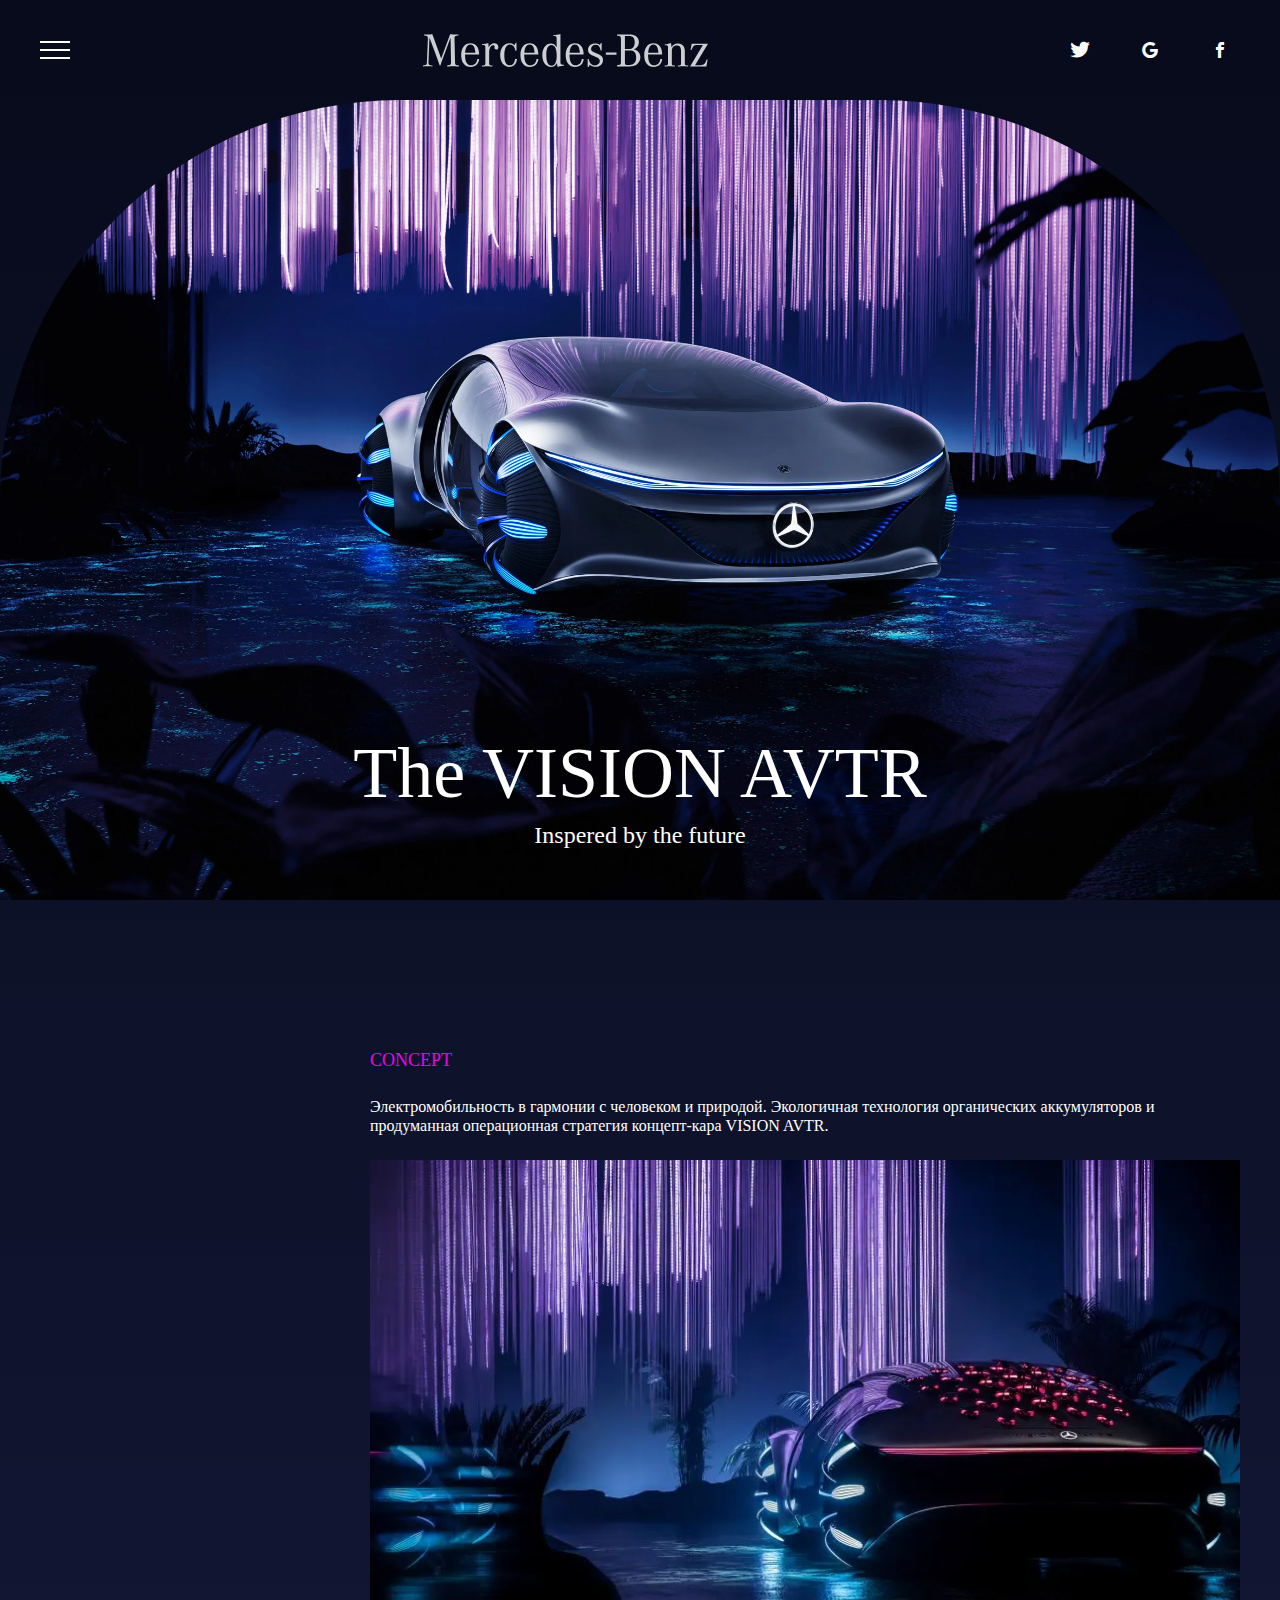
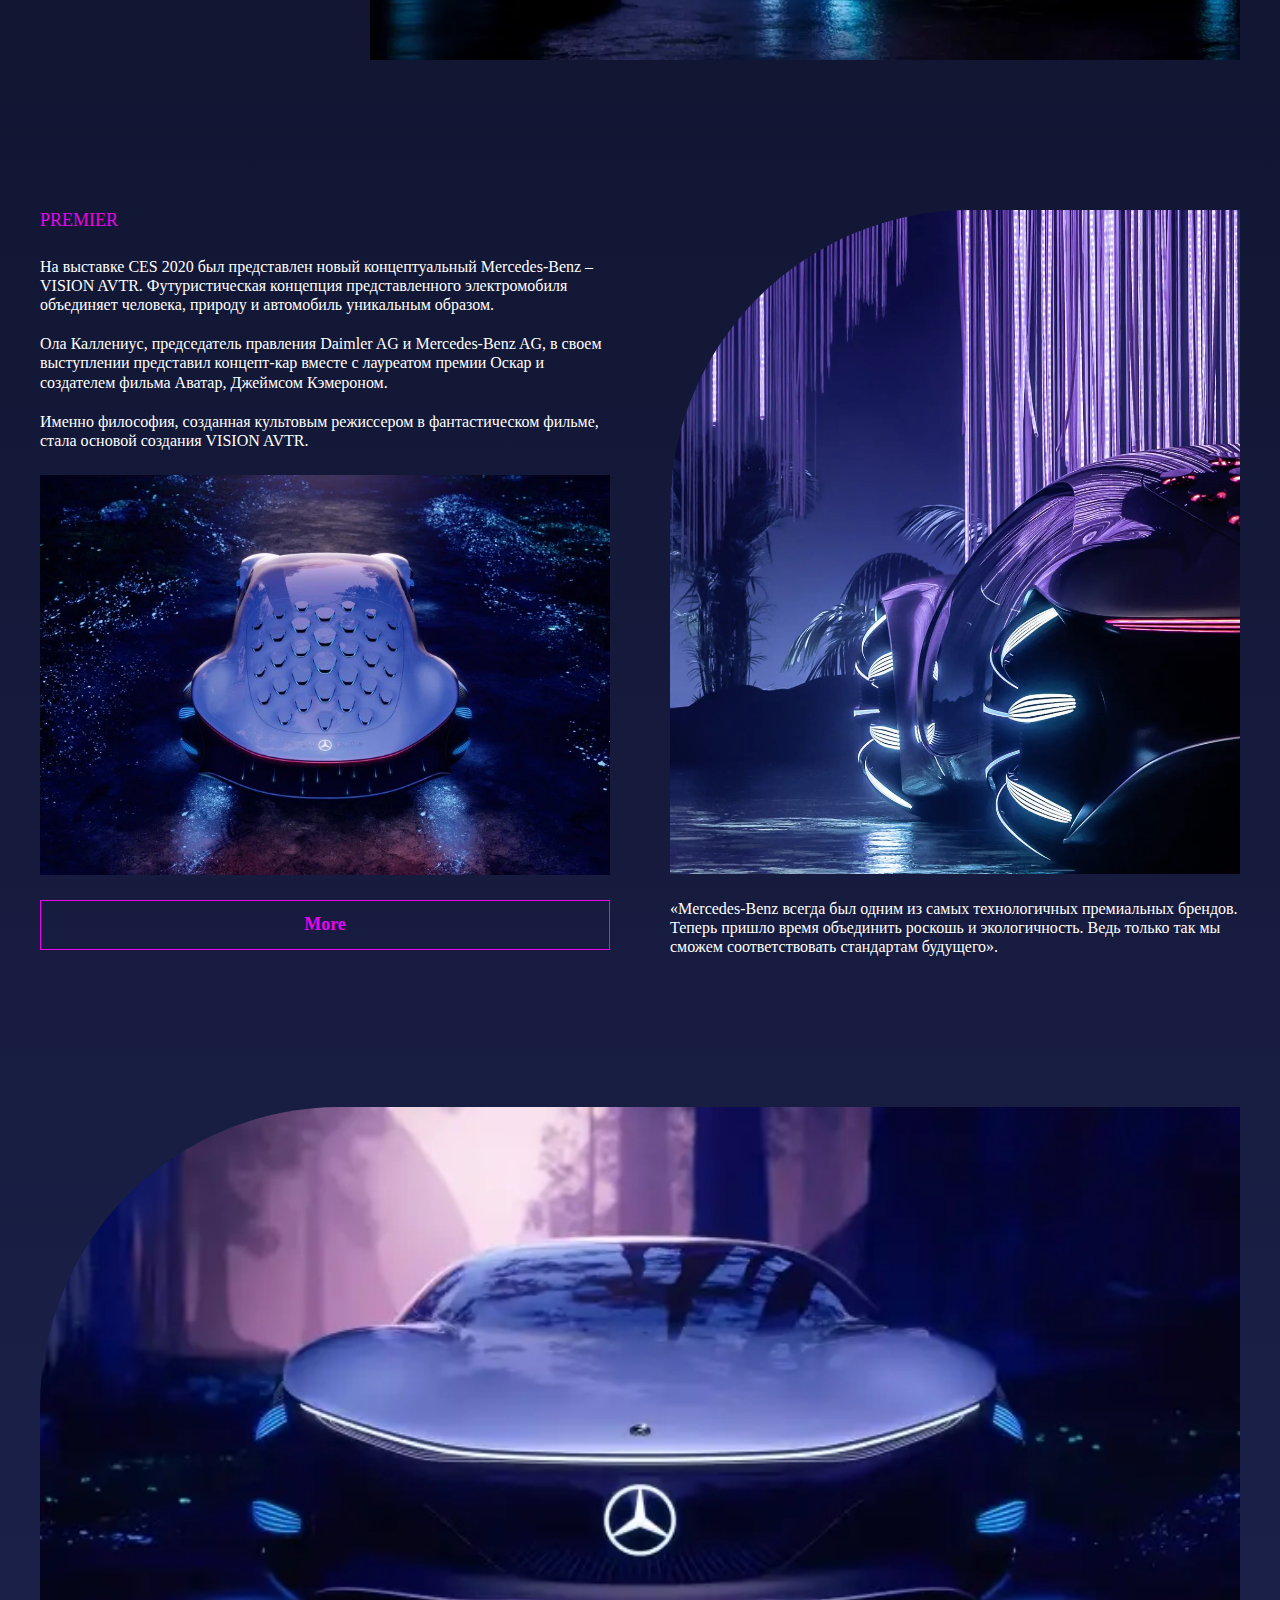
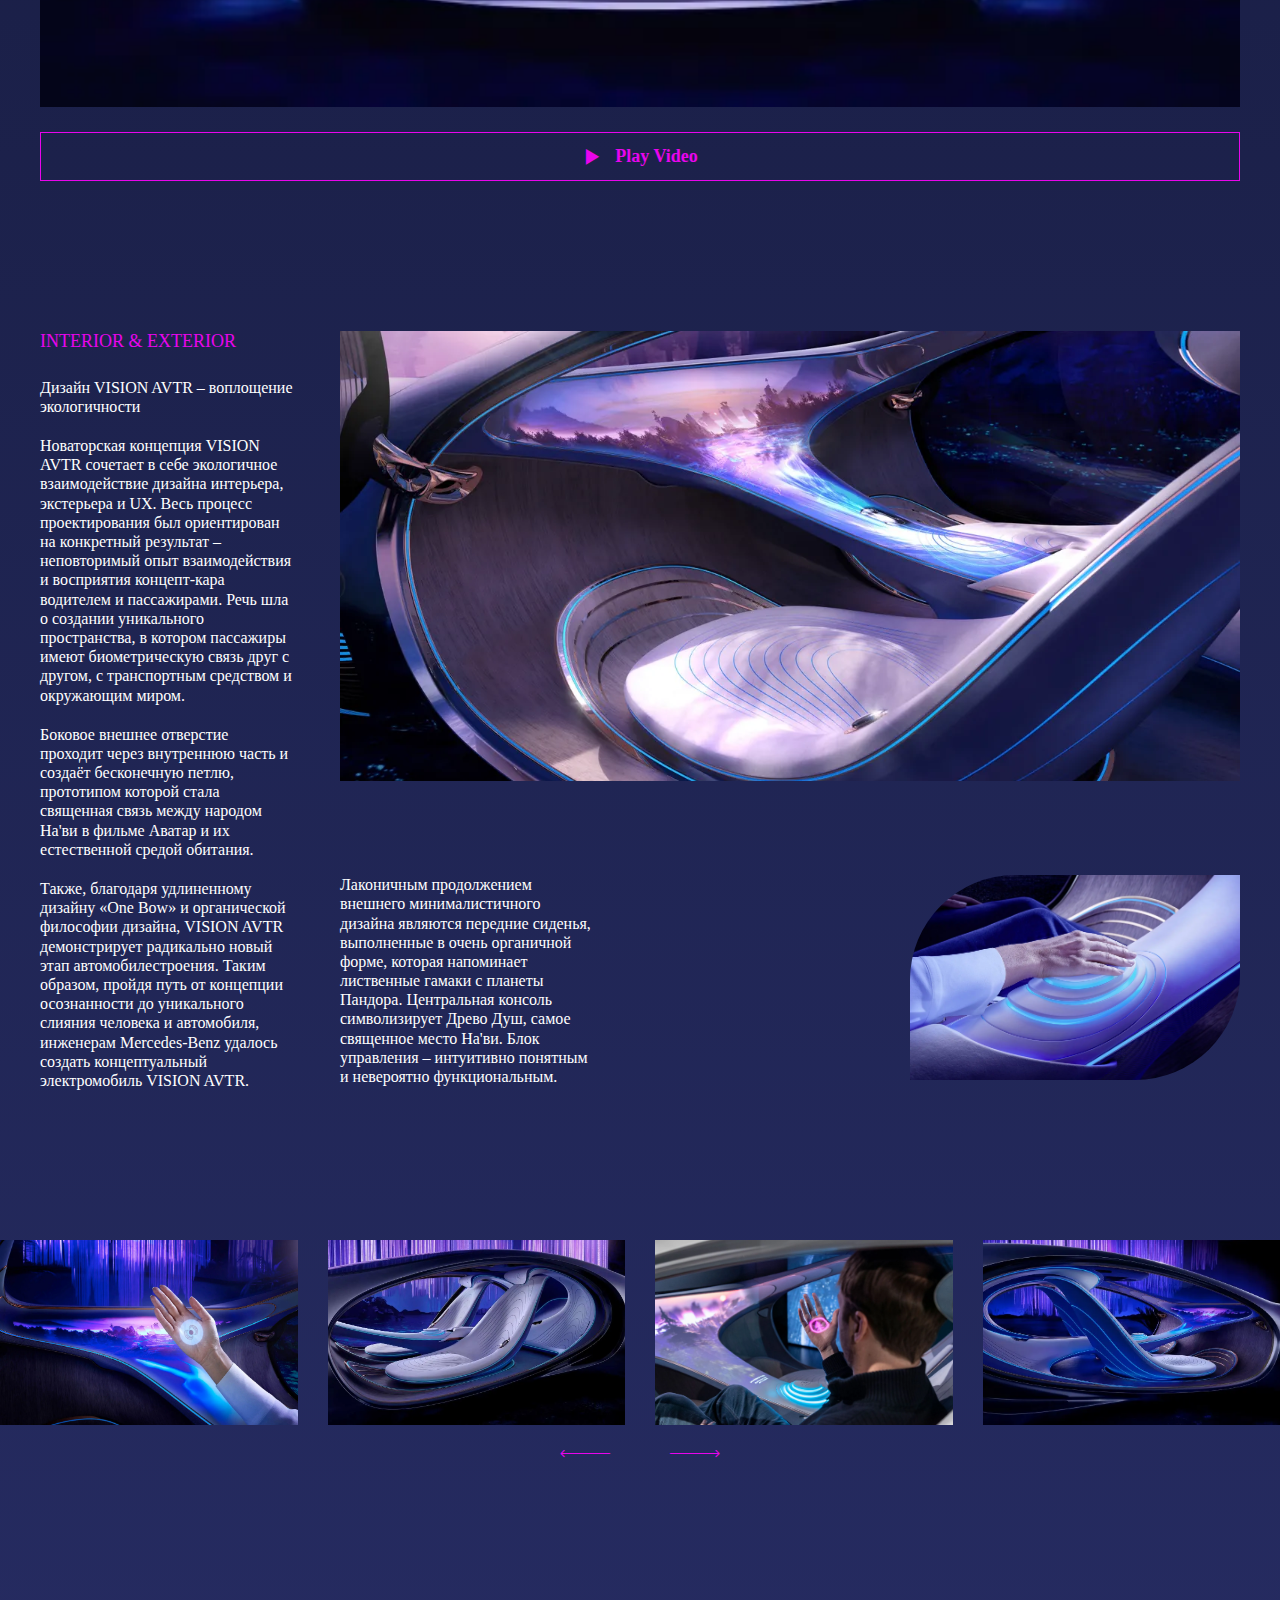
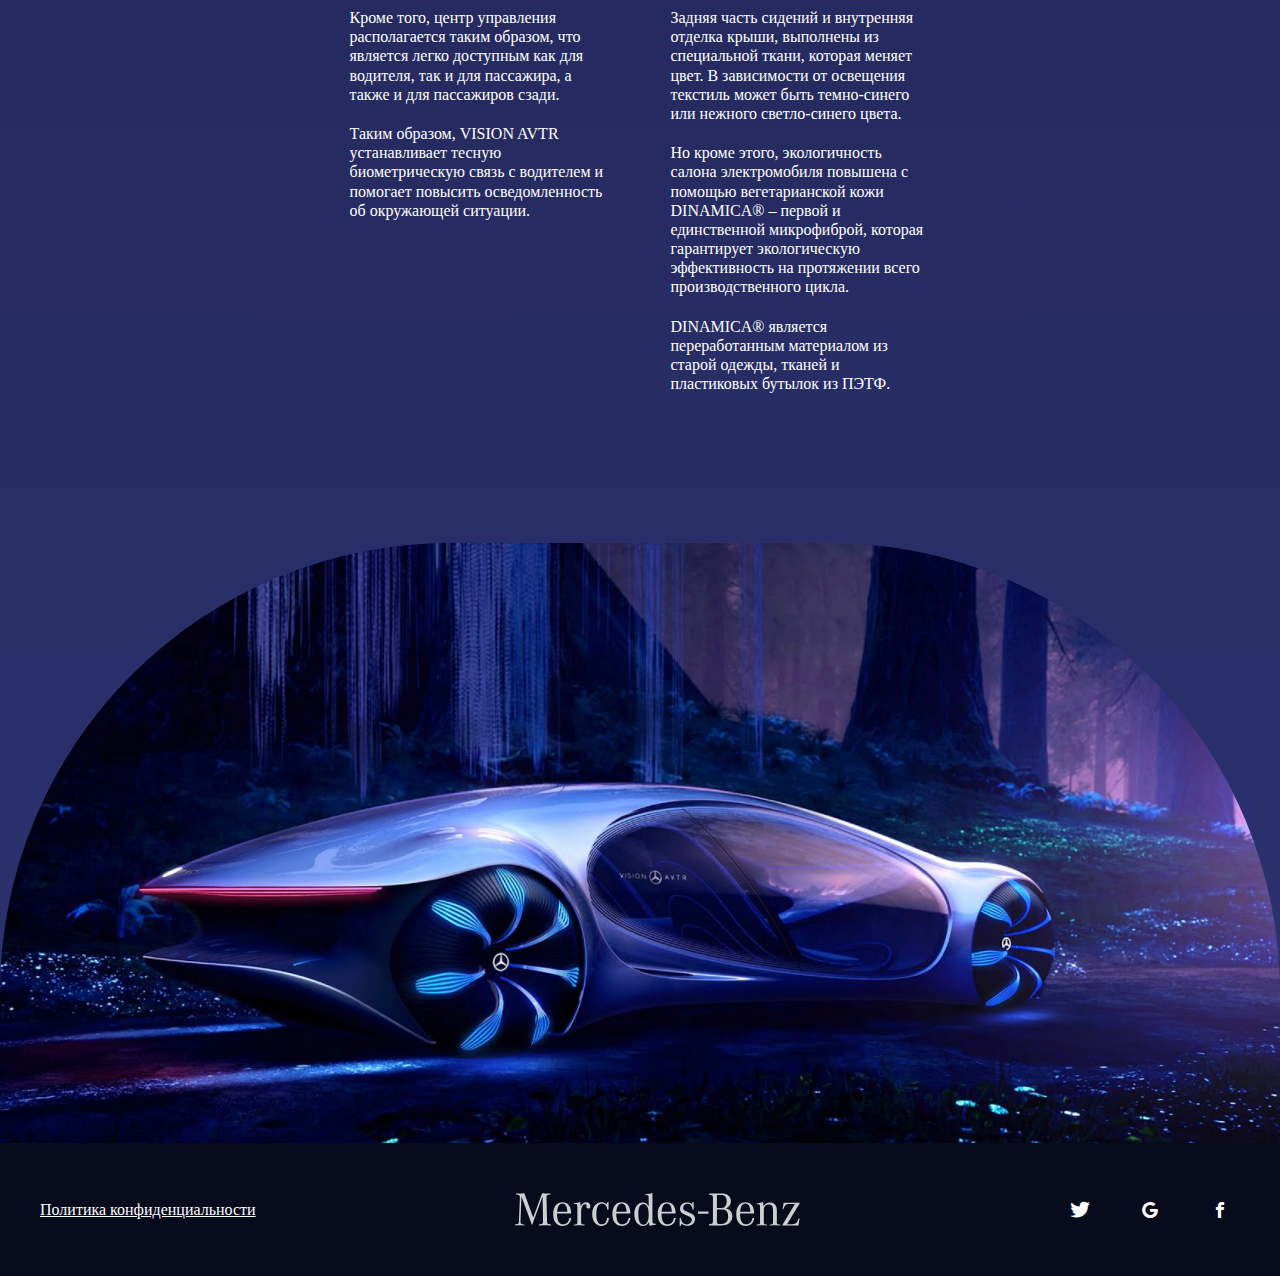
==== commit 6cec6a95: "Add files via upload" ====
--- a/home.html
+++ b/home.html
@@ -6,7 +6,7 @@
 	<meta charset="UTF-8">
 	<meta name="format-detection" content="telephone=no">
 	<!-- <style>body{opacity: 0;}</style> -->
-	<link rel="stylesheet" href="css/style.min.css?_v=20240314004034">
+	<link rel="stylesheet" href="css/style.min.css?_v=20240314213132">
 	<link rel="shortcut icon" href="favicon.ico">
 	<!-- <meta name="robots" content="noindex, nofollow"> -->
 	<meta name="viewport" content="width=device-width, initial-scale=1.0">
@@ -50,7 +50,7 @@
 					<h4 class="hero__label">Inspered by the future</h4>
 				</div>
 				<div class="hero__image">
-					<img src="img/hero/hero-bg.jpg" alt="hero-bg">
+					<picture><source srcset="img/hero/hero-bg.webp" type="image/webp"><img src="img/hero/hero-bg.jpg" alt="hero-bg"></picture>
 				</div>
 			</div>
 			<section class="page__concept concept">
@@ -64,7 +64,9 @@
 								аккумуляторов и продуманная операционная стратегия концепт-кара VISION AVTR.
 							</p>
 						</div>
-						<img src="img/concept/2.jpeg" alt="concept-image" class="concept__image">
+						<div class="concept__image">
+							<picture><source srcset="img/concept/2.webp" type="image/webp"><img src="img/concept/2.jpeg" alt="concept-image"></picture>
+						</div>
 					</div>
 				</div>
 			</section>
@@ -89,11 +91,15 @@
 								создания VISION AVTR.
 							</p>
 						</div>
-						<img src="img/premier/3.webp" alt="image-content">
+						<div class="premier__image">
+							<picture><source srcset="img/premier/3.webp" type="image/webp"><img src="img/premier/3.webp" alt="image-content"></picture>
+						</div>
 						<button class="premier__button button button--more">More</button>
 					</div>
 					<div class="premier__info-block info-block">
-						<img src="img/premier/4.jpeg" alt="info-block__image">
+						<div class="info-block__image">
+							<picture><source srcset="img/premier/4.webp" type="image/webp"><img src="img/premier/4.jpeg" alt="info-block__image"></picture>
+						</div>
 						<div class="info-block__text text">
 							<p>
 								«Mercedes-Benz всегда был одним из самых технологичных премиальных брендов. Теперь
@@ -106,7 +112,9 @@
 			</section>
 			<div class="page__video video">
 				<div class="video__container">
-					<img src="img/video/5.jpeg" alt="image-video">
+					<div class="video__image">
+						<picture><source srcset="img/video/5.webp" type="image/webp"><img src="img/video/5.jpeg" alt="image-video"></picture>
+					</div>
 					<button type="button" data-popup="#video" data-popup-youtube="ekgUjyWe1Yc" class="video__button button button--play _icon-play">
 						Play Video
 					</button>
@@ -143,7 +151,9 @@
 						</p>
 					</div>
 					<div class="interior__block">
-						<img class="interior__image" src="img/interior&exterior/6.webp" alt="image-6">
+						<div class="interior__image">
+							<picture><source srcset="img/interior&exterior/6.webp" type="image/webp"><img src="img/interior&exterior/6.webp" alt="image-6"></picture>
+						</div>
 						<div class="interior__content-block content-block">
 							<div class="content-block__text text">
 								<p>
@@ -155,7 +165,9 @@
 									функциональным.
 								</p>
 							</div>
-							<img class="interior__image interior__image--small" src="img/interior&exterior/7.jpg" alt="image-7">
+							<div class="content-block__image">
+								<picture><source srcset="img/interior&exterior/7.webp" type="image/webp"><img src="img/interior&exterior/7.jpg" alt="image-7"></picture>
+							</div>
 						</div>
 
 					</div>
@@ -166,25 +178,25 @@
 					<div class="interior__wrapper swiper-wrapper">
 						<!-- Слайд -->
 						<div class="interior__slide swiper-slide">
-							<img src="img/slider/slide-1.jpeg" alt="slide-1">
-						</div>
-						<div class="interior__slide swiper-slide">
-							<img src="img/slider/slide-2.jpg" alt="slide-2">
-						</div>
-						<div class="interior__slide swiper-slide">
-							<img src="img/slider/slide-3.webp" alt="slide-3">
-						</div>
-						<div class="interior__slide swiper-slide">
-							<img src="img/slider/slide-4.jpeg" alt="slide-4">
-						</div>
-						<div class="interior__slide swiper-slide">
-							<img src="img/slider/slide-2.jpg" alt="slide-5">
-						</div>
-						<div class="interior__slide swiper-slide">
-							<img src="img/slider/slide-3.webp" alt="slide-6">
-						</div>
-						<div class="interior__slide swiper-slide">
-							<img src="img/slider/slide-4.jpeg" alt="slide-7">
+							<picture><source srcset="img/slider/slide-1.webp" type="image/webp"><img src="img/slider/slide-1.jpeg" alt="slide-1"></picture>
+						</div>
+						<div class="interior__slide swiper-slide">
+							<picture><source srcset="img/slider/slide-2.webp" type="image/webp"><img src="img/slider/slide-2.jpg" alt="slide-2"></picture>
+						</div>
+						<div class="interior__slide swiper-slide">
+							<picture><source srcset="img/slider/slide-3.webp" type="image/webp"><img src="img/slider/slide-3.webp" alt="slide-3"></picture>
+						</div>
+						<div class="interior__slide swiper-slide">
+							<picture><source srcset="img/slider/slide-4.webp" type="image/webp"><img src="img/slider/slide-4.jpeg" alt="slide-4"></picture>
+						</div>
+						<div class="interior__slide swiper-slide">
+							<picture><source srcset="img/slider/slide-2.webp" type="image/webp"><img src="img/slider/slide-2.jpg" alt="slide-5"></picture>
+						</div>
+						<div class="interior__slide swiper-slide">
+							<picture><source srcset="img/slider/slide-3.webp" type="image/webp"><img src="img/slider/slide-3.webp" alt="slide-6"></picture>
+						</div>
+						<div class="interior__slide swiper-slide">
+							<picture><source srcset="img/slider/slide-4.webp" type="image/webp"><img src="img/slider/slide-4.jpeg" alt="slide-7"></picture>
 						</div>
 					</div>
 					<!-- Якщо потрібна навігація (ліворуч/праворуч) -->
@@ -228,7 +240,7 @@
 				</div>
 			</div>
 			<div class="page__picture picture">
-				<img src="img/picture-none-radius.jpg" alt="">
+				<picture><source srcset="img/picture-none-radius.webp" type="image/webp"><img src="img/picture-none-radius.jpg" alt=""></picture>
 			</div>
 			<!-- <h2 class="title">Concept</h2>
 <p class="text">
@@ -270,7 +282,7 @@
 			</div>
 		</div>
 	</div>
-	<script src="js/app.min.js?_v=20240314004034"></script>
+	<script src="js/app.min.js?_v=20240314213132"></script>
 </body>
 
 </html>--- a/css/style.min.css
+++ b/css/style.min.css
@@ -1 +1 @@
-@charset "UTF-8";@import url(https://fonts.googleapis.com/css?family=Roboto+Condensed:regular,700&display=swap);@font-face{font-family:icons;font-display:swap;src:url(../fonts/icons.woff2) format("woff2"),url(../fonts/icons.woff) format("woff");font-weight:400;font-style:normal}[class*=_icon-]:before{font-family:icons;font-style:normal;font-weight:400;font-variant:normal;text-transform:none;line-height:1;-webkit-font-smoothing:antialiased;-moz-osx-font-smoothing:grayscale}[class*=_icon-]:before{display:block}._icon-arrow-right:before{content:"\e904"}._icon-arrow-left:before{content:"\e905"}._icon-s-twitter:before{content:"\e900"}._icon-s-facebook:before{content:"\e903"}._icon-google:before{content:"\e902"}._icon-play:before{content:"\e901"}*{padding:0;margin:0;border:0}*,*::after,*::before{box-sizing:border-box}*::after,*::before{display:inline-block}body,html{height:100%;min-width:320px}body{color:#fff;line-height:1;font-family:RobotoCondensed;font-size:1rem;-ms-text-size-adjust:100%;-moz-text-size-adjust:100%;-webkit-text-size-adjust:100%;-webkit-font-smoothing:antialiased;-moz-osx-font-smoothing:grayscale}button,input,textarea{font-family:RobotoCondensed;font-size:inherit;line-height:inherit;color:inherit;background-color:transparent}input,textarea{width:100%}button,option,select{cursor:pointer}a{display:inline-block;color:inherit;text-decoration:none}ul li{list-style:none}img{vertical-align:top}h1,h2,h3,h4,h5,h6{font-weight:inherit;font-size:inherit}.lock body{overflow:hidden;touch-action:none;-ms-scroll-chaining:none;overscroll-behavior:none}.wrapper{min-height:100%;display:flex;flex-direction:column;overflow:hidden}@supports (overflow:clip){.wrapper{overflow:clip}}.wrapper > main{flex:1 1 auto}.wrapper > *{min-width:0}[class*=__container]{max-width:76.875rem;margin:0 auto;padding:0 .9375rem}.menu__body{position:fixed;width:100%;height:100%;left:-100%;top:0;overflow:auto;padding:7.5rem .9375rem .9375rem;background-color:#070b1b;transition:left .3s}.menu__body::before{content:"";position:fixed;width:100%;left:-100%;top:0;transition:left .3s;z-index:2;border-bottom:.0625rem solid #fff}.menu-open .menu__body{left:0}.menu-open .menu__body::before{left:0}.menu__list{display:flex;flex-direction:column;row-gap:1.25rem}.menu__link{transition:all .3s ease-in-out;text-transform:uppercase;font-size:1.375rem;line-height:1.2;color:#e805ed}.icon-menu{display:block;position:relative;width:1.875rem;height:1.125rem;z-index:5}.icon-menu span,.icon-menu::after,.icon-menu::before{content:"";transition:all .3s ease 0s;right:0;position:absolute;width:100%;height:.125rem;background-color:#fff}.icon-menu::before{top:0}.icon-menu::after{bottom:0}.icon-menu span{top:calc(50% - .0625rem)}.menu-open .icon-menu span{width:0}.menu-open .icon-menu::before{top:calc(50% - .0625rem);-webkit-transform:rotate(-45deg);transform:rotate(-45deg)}.menu-open .icon-menu::after{bottom:calc(50% - .0625rem);-webkit-transform:rotate(45deg);transform:rotate(45deg)}body::after{content:"";background-color:rgba(0,0,0,.5);position:fixed;width:100%;height:100%;top:0;left:0;opacity:0;transition:opacity .8s ease 0s;pointer-events:none;z-index:149}.popup-show body::after{opacity:1}.popup{position:fixed;top:0;left:0;bottom:0;right:0;padding:30px 10px;transition:visibility .8s ease 0s;visibility:hidden;pointer-events:none}.popup_show{z-index:150;visibility:visible;overflow:auto;pointer-events:auto}.popup_show .popup__content{visibility:visible;-webkit-transform:scale(1);transform:scale(1);background:#070b1b linear-gradient(180deg,#070b1b 0,#2c3270 100%);display:flex;flex-direction:column;row-gap:1.5625rem}.popup__wrapper{display:flex;flex-direction:column;align-items:center;min-height:100%;flex:1 1 auto;width:100%;display:flex;justify-content:center}.popup__content{visibility:hidden;-webkit-transform:scale(0);transform:scale(0);transition:-webkit-transform .3s ease 0s;transition:transform .3s ease 0s;transition:transform .3s ease 0s,-webkit-transform .3s ease 0s;background-color:#eee;padding:20px;width:100%;max-width:900px;border-radius:20px}.lock .popup__content{visibility:visible}.popup_show .popup__close{color:#e805ed;font-size:1.5rem;font-weight:700;text-align:right}.popup__text iframe{width:100%;min-height:25rem}.ibg{width:100%;height:100%;-o-object-fit:cover;object-fit:cover}.ibg--top{-o-object-position:top;object-position:top}.ibg--bottom{-o-object-position:bottom;object-position:bottom}.ibg--left{-o-object-position:left;object-position:left}.ibg--right{-o-object-position:right;object-position:right}.ibg--contain{-o-object-fit:contain;object-fit:contain}.title{font-family:"Corporate A";font-size:1.125rem;line-height:1.2;text-transform:uppercase;color:#e805ed}.text{line-height:1.2}.text p:not(:last-child){margin-bottom:1.25rem}.button{border:.0625rem solid #e805ed;display:flex;justify-content:center;align-items:center;gap:.75rem;color:#e805ed;transition:all .3s ease-in-out;width:100%;font-weight:700;font-size:1.125rem;font-family:"Corporate A";line-height:1.2;padding:.8125rem}.button--play{cursor:pointer}.button--play::before{transition:all .3s ease-in-out;font-size:1.3125rem;color:#e805ed}.action-social{display:flex;align-items:center;flex-wrap:wrap;z-index:2;row-gap:.3125rem}.action-social__link{width:2.5rem;height:2.5rem;border-radius:50%;display:flex;justify-content:center;align-items:center;background-color:transparent;transition:all .3s ease-in-out}.action-social__link:first-child::before{font-size:1.625rem}.header{position:absolute;left:0;width:100%;background-color:#070b1b;z-index:50}.header__container{display:flex;justify-content:space-between;align-items:center;-webkit-column-gap:1.25rem;-moz-column-gap:1.25rem;column-gap:1.25rem}.header._header-scroll{position:fixed;top:-200%;transition:all .3s ease-in-out}.header._header-show{transition:all .3s ease-in-out;top:0}.header__logo{position:relative;z-index:2;aspect-ratio:285/33;-o-object-fit:cover;object-fit:cover}.footer{background-color:#070b1b}.footer__container{display:flex;justify-content:space-between;align-items:center;-webkit-column-gap:1.5625rem;-moz-column-gap:1.5625rem;column-gap:1.5625rem;flex-wrap:wrap;row-gap:1.875rem}.footer__policy{line-height:1.2;text-decoration:underline;transition:all .3s ease-in-out}.footer__logo img{aspect-ratio:285/33;-o-object-fit:cover;object-fit:cover}.page{background:#070b1b linear-gradient(180deg,#070b1b 0,#2c3270 100%)}.concept__inner{display:flex;flex-direction:column;row-gap:1.5625rem}.concept__image{aspect-ratio:870/500;-o-object-fit:cover;object-fit:cover;width:100%}.premier__container{display:flex}.premier__content > *{margin-bottom:1.5625rem}.premier__content > *:last-child{margin-bottom:0}.premier__content img{aspect-ratio:570/400;-o-object-fit:cover;object-fit:cover;width:100%;margin-bottom:0}.premier__button:not(:first-child){margin-top:1.5625rem}.info-block > *{margin-bottom:1.5625rem}.info-block > *:last-child{margin-bottom:0}.info-block img{aspect-ratio:570/664;-o-object-fit:cover;object-fit:cover;width:100%;border-radius:var(--border-tl) 0 0 0;margin-bottom:0}.info-block__text:not(:first-child){margin-top:1.5625rem}.video__container img{aspect-ratio:1200/600;-o-object-fit:cover;object-fit:cover;width:100%;border-radius:var(--border-tl) 0 0 0;margin-bottom:0}.video__container > *{margin-bottom:1.5625rem}.video__container > *:last-child{margin-bottom:0}.video__button:not(:first-child){margin-top:1.5625rem}.interior__container{display:flex}.interior__title:not(:last-child){margin-bottom:1.5625rem}.interior__image{aspect-ratio:900/450;-o-object-fit:cover;object-fit:cover;width:100%;margin-bottom:0}.interior__image--small{aspect-ratio:330/205;-o-object-fit:cover;object-fit:cover;border-radius:var(--border-tl) 0 var(--border-tr) 0}.interior__slide{max-width:28.125rem}.interior__slide img{aspect-ratio:450/280;-o-object-fit:cover;object-fit:cover;width:100%}.content-block{display:flex}.swiper-button{display:none}.swiper-button-next::before,.swiper-button-prev::before{color:#e805ed;font-size:.490625rem}.picture img{aspect-ratio:1920/900;-o-object-fit:cover;object-fit:cover;width:100%;border-radius:var(--border-tl) var(--border-tr) 0 0}.text-content__container{display:flex;justify-content:center;align-items:flex-start;flex-wrap:wrap;row-gap:1.5625rem}.hero{position:relative}.hero__image{position:absolute;top:0;left:0;aspect-ratio:1920/800;width:100%;height:100%}.hero img{width:100%;-o-object-fit:cover;object-fit:cover;border-radius:var(--border-tl) var(--border-tr) 0 0}.hero__container{display:flex;flex-direction:column;justify-content:flex-end;text-align:center;gap:.3125rem;position:relative;z-index:2}.hero__title{font-family:"Corporate A";line-height:1.2}.hero__label{font-size:1.5rem;line-height:1.2}.swiper{overflow:hidden;display:flex;flex-direction:column;row-gap:25px}.swiper-initialized{touch-action:pan-y}.swiper-wrapper{width:100%;height:100%;box-sizing:content-box;display:flex;position:relative}.swiper-vertical .swiper-wrapper{flex-direction:column}.swiper-autoheight .swiper-wrapper{align-items:flex-start}.swiper-initialized .swiper-slide{flex-shrink:0}.swiper-android .swiper-slide,.swiper-android .swiper-wrapper{-webkit-transform:translate3d(0,0,0);transform:translate3d(0,0,0)}.swiper-button-lock{display:none!important}@media (min-width:47.99875em){.menu__body::before{height:6.25rem}.header__container{min-height:6.25rem}.header__logo{max-width:17.8125rem}.footer__logo img{max-width:17.8125rem}.page__hero{margin-top:6.25rem}.premier__content{flex:1 1 50%}.info-block{flex:1 1 50%}.interior__text{flex:1 0 15.9375rem}.interior__block{flex:1 1 56.25rem}.swiper-button{align-self:center;display:flex}.text-content__text{flex:0 0 16.25rem;width:16.25rem}}@media (min-width:47.99875em) and (min-width:76.875em){.swiper-button{-webkit-column-gap:3.75rem;-moz-column-gap:3.75rem;column-gap:3.75rem}}@media (min-width:61.99875em){.concept__container{display:flex;justify-content:flex-end}.concept__inner{flex:0 1 54.375rem;width:54.375rem}.interior__image--small{flex:0 1 20.625rem;width:27.5%}picture .interior__image--small{flex:0 1 20.625rem;width:27.5%}.content-block{justify-content:space-between}.content-block__text{flex:0 1 15.9375rem;max-width:15.9375rem}}@media (min-width:76.875em){.menu__body{width:30%}.action-social{-webkit-column-gap:1.875rem;-moz-column-gap:1.875rem;column-gap:1.875rem}.page__hero{margin-bottom:9.375rem}.page__concept{margin-bottom:9.375rem}.page__premier{margin-bottom:9.375rem}.page__video{margin-bottom:9.375rem}.page__interior{margin-bottom:9.375rem}.page__picture:not(:last-child){margin-bottom:9.375rem}.page__text-content{margin-bottom:9.375rem}.premier__container{-webkit-column-gap:3.75rem;-moz-column-gap:3.75rem;column-gap:3.75rem}.info-block img{--border-tl:18.75rem}.video__container img{--border-tl:18.75rem}.interior__container{-webkit-column-gap:2.8125rem;-moz-column-gap:2.8125rem;column-gap:2.8125rem}.interior__container{margin-bottom:9.375rem}.interior__image--small{--border-tl:6.5625rem}.interior__image--small{--border-tr:6.5625rem}.content-block:not(:first-child){margin-top:5.875rem}.picture img{--border-tl:28.125rem}.picture img{--border-tr:28.125rem}.text-content__container{-webkit-column-gap:3.8125rem;-moz-column-gap:3.8125rem;column-gap:3.8125rem}.hero img{height:50rem}.hero img{--border-tl:25rem}.hero img{--border-tr:25rem}.hero__container{min-height:50rem}.hero__container{padding-bottom:3.125rem}.hero__title{font-size:4.5rem}}@media (min-width:120em){.footer__container{padding-top:8.125rem}.footer__container{padding-bottom:8.125rem}}@media (max-width:30em){.info-block img{--border-tl:0.0000000625rem}.video__container img{--border-tl:0.0000000625rem}.interior__image--small{--border-tl:0.0000000625rem}.interior__image--small{--border-tr:0.0000000625rem}.picture img{--border-tl:0.0000000625rem}.picture img{--border-tr:0.0000000625rem}.hero img{--border-tl:0.0000000625rem}.hero img{--border-tr:0.0000000625rem}}@media (max-width:20em){.menu__body::before{height:4.375rem}.action-social{-webkit-column-gap:.9375rem;-moz-column-gap:.9375rem;column-gap:.9375rem}.header__container{min-height:4.375rem}.header__logo{max-width:13.75rem}.footer__logo img{max-width:10.625rem}.page__hero{margin-top:5.625rem}.page__hero{margin-bottom:2.5rem}.page__concept{margin-bottom:2.5rem}.page__premier{margin-bottom:2.5rem}.page__video{margin-bottom:2.5rem}.page__interior{margin-bottom:2.5rem}.page__picture:not(:last-child){margin-bottom:2.5rem}.page__text-content{margin-bottom:2.5rem}.premier__container{-webkit-column-gap:1.25rem;-moz-column-gap:1.25rem;column-gap:1.25rem}.interior__container{-webkit-column-gap:.9375rem;-moz-column-gap:.9375rem;column-gap:.9375rem}.interior__container{margin-bottom:2.5rem}.content-block:not(:first-child){margin-top:1.875rem}.text-content__container{-webkit-column-gap:1.3125rem;-moz-column-gap:1.3125rem;column-gap:1.3125rem}.hero img{height:25rem}.hero__container{min-height:25rem}.hero__container{padding-bottom:1.5625rem}.hero__title{font-size:2.25rem}}@media (max-width:76.875em){.footer__container{padding-top:2.5rem}.footer__container{padding-bottom:2.5rem}}@media (max-width:61.99875em){.content-block{flex-direction:column;row-gap:1.875rem}}@media (max-width:47.99875em){.menu__body{display:flex;flex-direction:column}.menu__list{flex-grow:1}.premier__container{flex-direction:column;row-gap:3.125rem}.interior__container{flex-direction:column;row-gap:1.875rem}.text-content__container{flex-direction:column}}@media (max-width:29.99875em){.menu__link{font-size:1.75rem;padding-top:.3125rem;padding-bottom:.3125rem}.footer__container{flex-direction:column-reverse}}@media (max-width:29.99875em) and (max-width:20em){.footer__container{padding-top:.9375rem}.footer__container{padding-bottom:.9375rem}.footer__container{row-gap:1.25rem}}@media (min-width:47.99875em) and (max-width:76.875em){.menu__body{width:40%}}@media (min-width:20em) and (max-width:47.99875em){@supports (height:clamp(4.375rem ,3.0356544935rem + 6.6967275325vw ,6.25rem)){.menu__body::before{height:clamp(4.375rem ,3.0356544935rem + 6.6967275325vw ,6.25rem)}}@supports not (height:clamp(4.375rem ,3.0356544935rem + 6.6967275325vw ,6.25rem)){.menu__body::before{height:calc(4.375rem + 1.875 * (100vw - 20rem)/ 27.99875)}}@supports (min-height:clamp(4.375rem ,3.0356544935rem + 6.6967275325vw ,6.25rem)){.header__container{min-height:clamp(4.375rem ,3.0356544935rem + 6.6967275325vw ,6.25rem)}}@supports not (min-height:clamp(4.375rem ,3.0356544935rem + 6.6967275325vw ,6.25rem)){.header__container{min-height:calc(4.375rem + 1.875 * (100vw - 20rem)/ 27.99875)}}@supports (max-width:clamp(13.75rem ,10.8480847359rem + 14.5095763204vw ,17.8125rem)){.header__logo{max-width:clamp(13.75rem ,10.8480847359rem + 14.5095763204vw ,17.8125rem)}}@supports not (max-width:clamp(13.75rem ,10.8480847359rem + 14.5095763204vw ,17.8125rem)){.header__logo{max-width:calc(13.75rem + 4.0625 * (100vw - 20rem)/ 27.99875)}}@supports (max-width:clamp(10.625rem ,5.4908422251rem + 25.6707888745vw ,17.8125rem)){.footer__logo img{max-width:clamp(10.625rem ,5.4908422251rem + 25.6707888745vw ,17.8125rem)}}@supports not (max-width:clamp(10.625rem ,5.4908422251rem + 25.6707888745vw ,17.8125rem)){.footer__logo img{max-width:calc(10.625rem + 7.1875 * (100vw - 20rem)/ 27.99875)}}@supports (margin-top:clamp(5.625rem ,5.1785514978rem + 2.2322425108vw ,6.25rem)){.page__hero{margin-top:clamp(5.625rem ,5.1785514978rem + 2.2322425108vw ,6.25rem)}}@supports not (margin-top:clamp(5.625rem ,5.1785514978rem + 2.2322425108vw ,6.25rem)){.page__hero{margin-top:calc(5.625rem + .625 * (100vw - 20rem)/ 27.99875)}}}@media (min-width:20em) and (max-width:76.875em){@supports ((-moz-column-gap:clamp(0.9375rem ,0.6078296703rem + 1.6483516484vw ,1.875rem)) or (column-gap:clamp(0.9375rem ,0.6078296703rem + 1.6483516484vw ,1.875rem))){.action-social{-webkit-column-gap:clamp(.9375rem ,.6078296703rem + 1.6483516484vw ,1.875rem);-moz-column-gap:clamp(.9375rem ,.6078296703rem + 1.6483516484vw ,1.875rem);column-gap:clamp(.9375rem ,.6078296703rem + 1.6483516484vw ,1.875rem)}}@supports not ((-moz-column-gap:clamp(0.9375rem ,0.6078296703rem + 1.6483516484vw ,1.875rem)) or (column-gap:clamp(0.9375rem ,0.6078296703rem + 1.6483516484vw ,1.875rem))){.action-social{-webkit-column-gap:calc(.9375rem + .9375 * (100vw - 20rem)/ 56.875);-moz-column-gap:calc(.9375rem + .9375 * (100vw - 20rem)/ 56.875);column-gap:calc(.9375rem + .9375 * (100vw - 20rem)/ 56.875)}}@supports (margin-bottom:clamp(2.5rem ,0.0824175824rem + 12.0879120879vw ,9.375rem)){.page__hero{margin-bottom:clamp(2.5rem ,.0824175824rem + 12.0879120879vw ,9.375rem)}}@supports not (margin-bottom:clamp(2.5rem ,0.0824175824rem + 12.0879120879vw ,9.375rem)){.page__hero{margin-bottom:calc(2.5rem + 6.875 * (100vw - 20rem)/ 56.875)}}@supports (margin-bottom:clamp(2.5rem ,0.0824175824rem + 12.0879120879vw ,9.375rem)){.page__concept{margin-bottom:clamp(2.5rem ,.0824175824rem + 12.0879120879vw ,9.375rem)}}@supports not (margin-bottom:clamp(2.5rem ,0.0824175824rem + 12.0879120879vw ,9.375rem)){.page__concept{margin-bottom:calc(2.5rem + 6.875 * (100vw - 20rem)/ 56.875)}}@supports (margin-bottom:clamp(2.5rem ,0.0824175824rem + 12.0879120879vw ,9.375rem)){.page__premier{margin-bottom:clamp(2.5rem ,.0824175824rem + 12.0879120879vw ,9.375rem)}}@supports not (margin-bottom:clamp(2.5rem ,0.0824175824rem + 12.0879120879vw ,9.375rem)){.page__premier{margin-bottom:calc(2.5rem + 6.875 * (100vw - 20rem)/ 56.875)}}@supports (margin-bottom:clamp(2.5rem ,0.0824175824rem + 12.0879120879vw ,9.375rem)){.page__video{margin-bottom:clamp(2.5rem ,.0824175824rem + 12.0879120879vw ,9.375rem)}}@supports not (margin-bottom:clamp(2.5rem ,0.0824175824rem + 12.0879120879vw ,9.375rem)){.page__video{margin-bottom:calc(2.5rem + 6.875 * (100vw - 20rem)/ 56.875)}}@supports (margin-bottom:clamp(2.5rem ,0.0824175824rem + 12.0879120879vw ,9.375rem)){.page__interior{margin-bottom:clamp(2.5rem ,.0824175824rem + 12.0879120879vw ,9.375rem)}}@supports not (margin-bottom:clamp(2.5rem ,0.0824175824rem + 12.0879120879vw ,9.375rem)){.page__interior{margin-bottom:calc(2.5rem + 6.875 * (100vw - 20rem)/ 56.875)}}@supports (margin-bottom:clamp(2.5rem ,0.0824175824rem + 12.0879120879vw ,9.375rem)){.page__picture:not(:last-child){margin-bottom:clamp(2.5rem ,.0824175824rem + 12.0879120879vw ,9.375rem)}}@supports not (margin-bottom:clamp(2.5rem ,0.0824175824rem + 12.0879120879vw ,9.375rem)){.page__picture:not(:last-child){margin-bottom:calc(2.5rem + 6.875 * (100vw - 20rem)/ 56.875)}}@supports (margin-bottom:clamp(2.5rem ,0.0824175824rem + 12.0879120879vw ,9.375rem)){.page__text-content{margin-bottom:clamp(2.5rem ,.0824175824rem + 12.0879120879vw ,9.375rem)}}@supports not (margin-bottom:clamp(2.5rem ,0.0824175824rem + 12.0879120879vw ,9.375rem)){.page__text-content{margin-bottom:calc(2.5rem + 6.875 * (100vw - 20rem)/ 56.875)}}@supports ((-moz-column-gap:clamp(1.25rem ,0.3708791209rem + 4.3956043956vw ,3.75rem)) or (column-gap:clamp(1.25rem ,0.3708791209rem + 4.3956043956vw ,3.75rem))){.premier__container{-webkit-column-gap:clamp(1.25rem ,.3708791209rem + 4.3956043956vw ,3.75rem);-moz-column-gap:clamp(1.25rem ,.3708791209rem + 4.3956043956vw ,3.75rem);column-gap:clamp(1.25rem ,.3708791209rem + 4.3956043956vw ,3.75rem)}}@supports not ((-moz-column-gap:clamp(1.25rem ,0.3708791209rem + 4.3956043956vw ,3.75rem)) or (column-gap:clamp(1.25rem ,0.3708791209rem + 4.3956043956vw ,3.75rem))){.premier__container{-webkit-column-gap:calc(1.25rem + 2.5 * (100vw - 20rem)/ 56.875);-moz-column-gap:calc(1.25rem + 2.5 * (100vw - 20rem)/ 56.875);column-gap:calc(1.25rem + 2.5 * (100vw - 20rem)/ 56.875)}}@supports ((-moz-column-gap:clamp(0.9375rem ,0.2781593407rem + 3.2967032967vw ,2.8125rem)) or (column-gap:clamp(0.9375rem ,0.2781593407rem + 3.2967032967vw ,2.8125rem))){.interior__container{-webkit-column-gap:clamp(.9375rem ,.2781593407rem + 3.2967032967vw ,2.8125rem);-moz-column-gap:clamp(.9375rem ,.2781593407rem + 3.2967032967vw ,2.8125rem);column-gap:clamp(.9375rem ,.2781593407rem + 3.2967032967vw ,2.8125rem)}}@supports not ((-moz-column-gap:clamp(0.9375rem ,0.2781593407rem + 3.2967032967vw ,2.8125rem)) or (column-gap:clamp(0.9375rem ,0.2781593407rem + 3.2967032967vw ,2.8125rem))){.interior__container{-webkit-column-gap:calc(.9375rem + 1.875 * (100vw - 20rem)/ 56.875);-moz-column-gap:calc(.9375rem + 1.875 * (100vw - 20rem)/ 56.875);column-gap:calc(.9375rem + 1.875 * (100vw - 20rem)/ 56.875)}}@supports (margin-bottom:clamp(2.5rem ,0.0824175824rem + 12.0879120879vw ,9.375rem)){.interior__container{margin-bottom:clamp(2.5rem ,.0824175824rem + 12.0879120879vw ,9.375rem)}}@supports not (margin-bottom:clamp(2.5rem ,0.0824175824rem + 12.0879120879vw ,9.375rem)){.interior__container{margin-bottom:calc(2.5rem + 6.875 * (100vw - 20rem)/ 56.875)}}@supports (margin-top:clamp(1.875rem ,0.4684065934rem + 7.032967033vw ,5.875rem)){.content-block:not(:first-child){margin-top:clamp(1.875rem ,.4684065934rem + 7.032967033vw ,5.875rem)}}@supports not (margin-top:clamp(1.875rem ,0.4684065934rem + 7.032967033vw ,5.875rem)){.content-block:not(:first-child){margin-top:calc(1.875rem + 4 * (100vw - 20rem)/ 56.875)}}@supports ((-moz-column-gap:clamp(1.3125rem ,0.4333791209rem + 4.3956043956vw ,3.8125rem)) or (column-gap:clamp(1.3125rem ,0.4333791209rem + 4.3956043956vw ,3.8125rem))){.text-content__container{-webkit-column-gap:clamp(1.3125rem ,.4333791209rem + 4.3956043956vw ,3.8125rem);-moz-column-gap:clamp(1.3125rem ,.4333791209rem + 4.3956043956vw ,3.8125rem);column-gap:clamp(1.3125rem ,.4333791209rem + 4.3956043956vw ,3.8125rem)}}@supports not ((-moz-column-gap:clamp(1.3125rem ,0.4333791209rem + 4.3956043956vw ,3.8125rem)) or (column-gap:clamp(1.3125rem ,0.4333791209rem + 4.3956043956vw ,3.8125rem))){.text-content__container{-webkit-column-gap:calc(1.3125rem + 2.5 * (100vw - 20rem)/ 56.875);-moz-column-gap:calc(1.3125rem + 2.5 * (100vw - 20rem)/ 56.875);column-gap:calc(1.3125rem + 2.5 * (100vw - 20rem)/ 56.875)}}@supports (height:clamp(25rem ,16.2087912088rem + 43.956043956vw ,50rem)){.hero img{height:clamp(25rem ,16.2087912088rem + 43.956043956vw ,50rem)}}@supports not (height:clamp(25rem ,16.2087912088rem + 43.956043956vw ,50rem)){.hero img{height:calc(25rem + 25 * (100vw - 20rem)/ 56.875)}}@supports (min-height:clamp(25rem ,16.2087912088rem + 43.956043956vw ,50rem)){.hero__container{min-height:clamp(25rem ,16.2087912088rem + 43.956043956vw ,50rem)}}@supports not (min-height:clamp(25rem ,16.2087912088rem + 43.956043956vw ,50rem)){.hero__container{min-height:calc(25rem + 25 * (100vw - 20rem)/ 56.875)}}@supports (padding-bottom:clamp(1.5625rem ,1.0130494505rem + 2.7472527473vw ,3.125rem)){.hero__container{padding-bottom:clamp(1.5625rem ,1.0130494505rem + 2.7472527473vw ,3.125rem)}}@supports not (padding-bottom:clamp(1.5625rem ,1.0130494505rem + 2.7472527473vw ,3.125rem)){.hero__container{padding-bottom:calc(1.5625rem + 1.5625 * (100vw - 20rem)/ 56.875)}}@supports (font-size:clamp(2.25rem ,1.4587912088rem + 3.956043956vw ,4.5rem)){.hero__title{font-size:clamp(2.25rem ,1.4587912088rem + 3.956043956vw ,4.5rem)}}@supports not (font-size:clamp(2.25rem ,1.4587912088rem + 3.956043956vw ,4.5rem)){.hero__title{font-size:calc(2.25rem + 2.25 * (100vw - 20rem)/ 56.875)}}}@media (min-width:76.875em) and (max-width:120em){@supports (padding-top:clamp(2.5rem ,-7.527173913rem + 13.0434782609vw ,8.125rem)){.footer__container{padding-top:clamp(2.5rem ,-7.527173913rem + 13.0434782609vw ,8.125rem)}}@supports not (padding-top:clamp(2.5rem ,-7.527173913rem + 13.0434782609vw ,8.125rem)){.footer__container{padding-top:calc(2.5rem + 5.625 * (100vw - 76.875rem)/ 43.125)}}@supports (padding-bottom:clamp(2.5rem ,-7.527173913rem + 13.0434782609vw ,8.125rem)){.footer__container{padding-bottom:clamp(2.5rem ,-7.527173913rem + 13.0434782609vw ,8.125rem)}}@supports not (padding-bottom:clamp(2.5rem ,-7.527173913rem + 13.0434782609vw ,8.125rem)){.footer__container{padding-bottom:calc(2.5rem + 5.625 * (100vw - 76.875rem)/ 43.125)}}}@media (max-width:29.99875em) and (min-width:29.99875em){.footer__container{padding-top:2.5rem}.footer__container{padding-bottom:2.5rem}.footer__container{row-gap:1.875rem}}@media (max-width:29.99875em) and (min-width:20em) and (max-width:29.99875em){@supports (padding-top:clamp(0.9375rem ,-2.1878906738rem + 15.6269533692vw ,2.5rem)){.footer__container{padding-top:clamp(.9375rem ,-2.1878906738rem + 15.6269533692vw ,2.5rem)}}@supports not (padding-top:clamp(0.9375rem ,-2.1878906738rem + 15.6269533692vw ,2.5rem)){.footer__container{padding-top:calc(.9375rem + 1.5625 * (100vw - 20rem)/ 9.99875)}}@supports (padding-bottom:clamp(0.9375rem ,-2.1878906738rem + 15.6269533692vw ,2.5rem)){.footer__container{padding-bottom:clamp(.9375rem ,-2.1878906738rem + 15.6269533692vw ,2.5rem)}}@supports not (padding-bottom:clamp(0.9375rem ,-2.1878906738rem + 15.6269533692vw ,2.5rem)){.footer__container{padding-bottom:calc(.9375rem + 1.5625 * (100vw - 20rem)/ 9.99875)}}@supports (row-gap:clamp(1.25rem ,-0.0001562695rem + 6.2507813477vw ,1.875rem)){.footer__container{row-gap:clamp(1.25rem ,-.0001562695rem + 6.2507813477vw ,1.875rem)}}@supports not (row-gap:clamp(1.25rem ,-0.0001562695rem + 6.2507813477vw ,1.875rem)){.footer__container{row-gap:calc(1.25rem + .625 * (100vw - 20rem)/ 9.99875)}}}@media (min-width:30em) and (max-width:76.875em){@supports (--border-tl:clamp(0.0000000625rem ,-11.9999998975rem + 39.9999998667vw ,18.75rem)){.info-block img{--border-tl:clamp( 0.0000000625rem , -11.9999998975rem  +  39.9999998667vw , 18.75rem )}}@supports not (--border-tl:clamp(0.0000000625rem ,-11.9999998975rem + 39.9999998667vw ,18.75rem)){.info-block img{--border-tl:calc(0.0000000625rem + 18.7499999375 * (100vw - 30rem) / 46.875)}}@supports (--border-tl:clamp(0.0000000625rem ,-11.9999998975rem + 39.9999998667vw ,18.75rem)){.video__container img{--border-tl:clamp( 0.0000000625rem , -11.9999998975rem  +  39.9999998667vw , 18.75rem )}}@supports not (--border-tl:clamp(0.0000000625rem ,-11.9999998975rem + 39.9999998667vw ,18.75rem)){.video__container img{--border-tl:calc(0.0000000625rem + 18.7499999375 * (100vw - 30rem) / 46.875)}}@supports (--border-tl:clamp(0.0000000625rem ,-4.1999998975rem + 13.9999998667vw ,6.5625rem)){.interior__image--small{--border-tl:clamp( 0.0000000625rem , -4.1999998975rem  +  13.9999998667vw , 6.5625rem )}}@supports not (--border-tl:clamp(0.0000000625rem ,-4.1999998975rem + 13.9999998667vw ,6.5625rem)){.interior__image--small{--border-tl:calc(0.0000000625rem + 6.5624999375 * (100vw - 30rem) / 46.875)}}@supports (--border-tr:clamp(0.0000000625rem ,-4.1999998975rem + 13.9999998667vw ,6.5625rem)){.interior__image--small{--border-tr:clamp( 0.0000000625rem , -4.1999998975rem  +  13.9999998667vw , 6.5625rem )}}@supports not (--border-tr:clamp(0.0000000625rem ,-4.1999998975rem + 13.9999998667vw ,6.5625rem)){.interior__image--small{--border-tr:calc(0.0000000625rem + 6.5624999375 * (100vw - 30rem) / 46.875)}}@supports (--border-tl:clamp(0.0000000625rem ,-17.9999998975rem + 59.9999998667vw ,28.125rem)){.picture img{--border-tl:clamp( 0.0000000625rem , -17.9999998975rem  +  59.9999998667vw , 28.125rem )}}@supports not (--border-tl:clamp(0.0000000625rem ,-17.9999998975rem + 59.9999998667vw ,28.125rem)){.picture img{--border-tl:calc(0.0000000625rem + 28.1249999375 * (100vw - 30rem) / 46.875)}}@supports (--border-tr:clamp(0.0000000625rem ,-17.9999998975rem + 59.9999998667vw ,28.125rem)){.picture img{--border-tr:clamp( 0.0000000625rem , -17.9999998975rem  +  59.9999998667vw , 28.125rem )}}@supports not (--border-tr:clamp(0.0000000625rem ,-17.9999998975rem + 59.9999998667vw ,28.125rem)){.picture img{--border-tr:calc(0.0000000625rem + 28.1249999375 * (100vw - 30rem) / 46.875)}}@supports (--border-tl:clamp(0.0000000625rem ,-15.9999998975rem + 53.3333332vw ,25rem)){.hero img{--border-tl:clamp( 0.0000000625rem , -15.9999998975rem  +  53.3333332vw , 25rem )}}@supports not (--border-tl:clamp(0.0000000625rem ,-15.9999998975rem + 53.3333332vw ,25rem)){.hero img{--border-tl:calc(0.0000000625rem + 24.9999999375 * (100vw - 30rem) / 46.875)}}@supports (--border-tr:clamp(0.0000000625rem ,-15.9999998975rem + 53.3333332vw ,25rem)){.hero img{--border-tr:clamp( 0.0000000625rem , -15.9999998975rem  +  53.3333332vw , 25rem )}}@supports not (--border-tr:clamp(0.0000000625rem ,-15.9999998975rem + 53.3333332vw ,25rem)){.hero img{--border-tr:calc(0.0000000625rem + 24.9999999375 * (100vw - 30rem) / 46.875)}}}@media (min-width:47.99875em) and (min-width:47.99875em) and (max-width:76.875em){@supports ((-moz-column-gap:clamp(1.25rem ,-2.9055560365rem + 8.6576338687vw ,3.75rem)) or (column-gap:clamp(1.25rem ,-2.9055560365rem + 8.6576338687vw ,3.75rem))){.swiper-button{-webkit-column-gap:clamp(1.25rem ,-2.9055560365rem + 8.6576338687vw ,3.75rem);-moz-column-gap:clamp(1.25rem ,-2.9055560365rem + 8.6576338687vw ,3.75rem);column-gap:clamp(1.25rem ,-2.9055560365rem + 8.6576338687vw ,3.75rem)}}@supports not ((-moz-column-gap:clamp(1.25rem ,-2.9055560365rem + 8.6576338687vw ,3.75rem)) or (column-gap:clamp(1.25rem ,-2.9055560365rem + 8.6576338687vw ,3.75rem))){.swiper-button{-webkit-column-gap:calc(1.25rem + 2.5 * (100vw - 47.99875rem)/ 28.87625);-moz-column-gap:calc(1.25rem + 2.5 * (100vw - 47.99875rem)/ 28.87625);column-gap:calc(1.25rem + 2.5 * (100vw - 47.99875rem)/ 28.87625)}}}@media (min-width:47.99875em) and (max-width:47.99875em){.swiper-button{-webkit-column-gap:1.25rem;-moz-column-gap:1.25rem;column-gap:1.25rem}}@media (pointer:coarse){:active,:focus-visible{outline:0}}@media (any-hover:hover){.menu__item:hover .menu__link{color:#37abff;-webkit-transform:translateX(.625rem);transform:translateX(.625rem)}.button:hover{color:#37abff;border-color:#37abff}.button:hover::before{color:#37abff}.action-social__link:hover{background-color:#e8d3e8}.footer__policy:hover{text-decoration-color:transparent}}@media (any-hover:none){.icon-menu{cursor:default}}+@charset "UTF-8";@import url(https://fonts.googleapis.com/css?family=Roboto+Condensed:regular,700&display=swap);@font-face{font-family:icons;font-display:swap;src:url(../fonts/icons.woff2) format("woff2"),url(../fonts/icons.woff) format("woff");font-weight:400;font-style:normal}[class*=_icon-]:before{font-family:icons;font-style:normal;font-weight:400;font-variant:normal;text-transform:none;line-height:1;-webkit-font-smoothing:antialiased;-moz-osx-font-smoothing:grayscale}[class*=_icon-]:before{display:block}._icon-arrow-right:before{content:"\e904"}._icon-arrow-left:before{content:"\e905"}._icon-s-twitter:before{content:"\e900"}._icon-s-facebook:before{content:"\e903"}._icon-google:before{content:"\e902"}._icon-play:before{content:"\e901"}*{padding:0;margin:0;border:0}*,*::after,*::before{box-sizing:border-box}*::after,*::before{display:inline-block}body,html{height:100%;min-width:320px}body{color:#fff;line-height:1;font-family:RobotoCondensed;font-size:1rem;-ms-text-size-adjust:100%;-moz-text-size-adjust:100%;-webkit-text-size-adjust:100%;-webkit-font-smoothing:antialiased;-moz-osx-font-smoothing:grayscale}button,input,textarea{font-family:RobotoCondensed;font-size:inherit;line-height:inherit;color:inherit;background-color:transparent}input,textarea{width:100%}button,option,select{cursor:pointer}a{display:inline-block;color:inherit;text-decoration:none}ul li{list-style:none}img{vertical-align:top}h1,h2,h3,h4,h5,h6{font-weight:inherit;font-size:inherit}.lock body{overflow:hidden;touch-action:none;-ms-scroll-chaining:none;overscroll-behavior:none}.wrapper{min-height:100%;display:flex;flex-direction:column;overflow:hidden}@supports (overflow:clip){.wrapper{overflow:clip}}.wrapper > main{flex:1 1 auto}.wrapper > *{min-width:0}[class*=__container]{max-width:76.875rem;margin:0 auto;padding:0 .9375rem}.menu__body{position:fixed;width:100%;height:100%;left:-100%;top:0;overflow:auto;padding:7.5rem .9375rem .9375rem;background-color:#070b1b;transition:left .3s}.menu__body::before{content:"";position:fixed;width:100%;left:-100%;top:0;transition:left .3s;z-index:2;border-bottom:.0625rem solid #fff}.menu-open .menu__body{left:0}.menu-open .menu__body::before{left:0}.menu__list{display:flex;flex-direction:column;row-gap:1.25rem}.menu__link{transition:all .3s ease-in-out;text-transform:uppercase;font-size:1.375rem;line-height:1.2;color:#e805ed}.icon-menu{display:block;position:relative;width:1.875rem;height:1.125rem;z-index:5}.icon-menu span,.icon-menu::after,.icon-menu::before{content:"";transition:all .3s ease 0s;right:0;position:absolute;width:100%;height:.125rem;background-color:#fff}.icon-menu::before{top:0}.icon-menu::after{bottom:0}.icon-menu span{top:calc(50% - .0625rem)}.menu-open .icon-menu span{width:0}.menu-open .icon-menu::before{top:calc(50% - .0625rem);-webkit-transform:rotate(-45deg);transform:rotate(-45deg)}.menu-open .icon-menu::after{bottom:calc(50% - .0625rem);-webkit-transform:rotate(45deg);transform:rotate(45deg)}body::after{content:"";background-color:rgba(0,0,0,.5);position:fixed;width:100%;height:100%;top:0;left:0;opacity:0;transition:opacity .8s ease 0s;pointer-events:none;z-index:149}.popup-show body::after{opacity:1}.popup{position:fixed;top:0;left:0;bottom:0;right:0;padding:30px 10px;transition:visibility .8s ease 0s;visibility:hidden;pointer-events:none}.popup_show{z-index:150;visibility:visible;overflow:auto;pointer-events:auto}.popup_show .popup__content{visibility:visible;-webkit-transform:scale(1);transform:scale(1);background:#070b1b linear-gradient(180deg,#070b1b 0,#2c3270 100%);display:flex;flex-direction:column;row-gap:1.5625rem}.popup__wrapper{display:flex;flex-direction:column;align-items:center;min-height:100%;flex:1 1 auto;width:100%;display:flex;justify-content:center}.popup__content{visibility:hidden;-webkit-transform:scale(0);transform:scale(0);transition:-webkit-transform .3s ease 0s;transition:transform .3s ease 0s;transition:transform .3s ease 0s,-webkit-transform .3s ease 0s;background-color:#eee;padding:20px;width:100%;max-width:900px;border-radius:20px}.lock .popup__content{visibility:visible}.popup_show .popup__close{color:#e805ed;font-size:1.5rem;font-weight:700;text-align:right}.popup__text iframe{width:100%;min-height:25rem}.ibg{width:100%;height:100%;-o-object-fit:cover;object-fit:cover}.ibg--top{-o-object-position:top;object-position:top}.ibg--bottom{-o-object-position:bottom;object-position:bottom}.ibg--left{-o-object-position:left;object-position:left}.ibg--right{-o-object-position:right;object-position:right}.ibg--contain{-o-object-fit:contain;object-fit:contain}.title{font-family:"Corporate A";font-size:1.125rem;line-height:1.2;text-transform:uppercase;color:#e805ed}.text{line-height:1.2}.text p:not(:last-child){margin-bottom:1.25rem}.button{border:.0625rem solid #e805ed;display:flex;justify-content:center;align-items:center;gap:.75rem;color:#e805ed;transition:all .3s ease-in-out;width:100%;font-weight:700;font-size:1.125rem;font-family:"Corporate A";line-height:1.2;padding:.8125rem}.button--play{cursor:pointer}.button--play::before{transition:all .3s ease-in-out;font-size:1.3125rem;color:#e805ed}.action-social{display:flex;align-items:center;flex-wrap:wrap;z-index:2;row-gap:.3125rem}.action-social__link{width:2.5rem;height:2.5rem;border-radius:50%;display:flex;justify-content:center;align-items:center;background-color:transparent;transition:all .3s ease-in-out}.action-social__link:first-child::before{font-size:1.625rem}.header{position:absolute;left:0;width:100%;background-color:#070b1b;z-index:50}.header__container{display:flex;justify-content:space-between;align-items:center;-webkit-column-gap:1.25rem;-moz-column-gap:1.25rem;column-gap:1.25rem}.header._header-scroll{position:fixed;top:-200%;transition:all .3s ease-in-out}.header._header-show{transition:all .3s ease-in-out;top:0}.header__logo{position:relative;z-index:2;aspect-ratio:285/33;-o-object-fit:cover;object-fit:cover}.footer{background-color:#070b1b}.footer__container{display:flex;justify-content:space-between;align-items:center;-webkit-column-gap:1.5625rem;-moz-column-gap:1.5625rem;column-gap:1.5625rem;flex-wrap:wrap;row-gap:1.875rem}.footer__policy{line-height:1.2;text-decoration:underline;transition:all .3s ease-in-out}.footer__logo img{aspect-ratio:285/33;-o-object-fit:cover;object-fit:cover}.page{background:#070b1b linear-gradient(180deg,#070b1b 0,#2c3270 100%)}.concept__inner{display:flex;flex-direction:column;row-gap:1.5625rem}.concept__image img{aspect-ratio:870/500;-o-object-fit:cover;object-fit:cover;width:100%}.premier__container{display:flex}.premier__content > *{margin-bottom:1.5625rem}.premier__content > *:last-child{margin-bottom:0}.premier__image img{aspect-ratio:570/400;-o-object-fit:cover;object-fit:cover;width:100%}.info-block > *{margin-bottom:1.5625rem}.info-block > *:last-child{margin-bottom:0}.info-block__image img{aspect-ratio:570/664;-o-object-fit:cover;object-fit:cover;width:100%;border-radius:var(--border-tl) 0 0 0}.video__container > *{margin-bottom:1.5625rem}.video__container > *:last-child{margin-bottom:0}.video__image img{aspect-ratio:1200/600;-o-object-fit:cover;object-fit:cover;width:100%;border-radius:var(--border-tl) 0 0 0}.interior__container{display:flex}.interior__title:not(:last-child){margin-bottom:1.5625rem}.interior__image img{aspect-ratio:900/450;-o-object-fit:cover;object-fit:cover;width:100%}.interior__slide{max-width:28.125rem}.interior__slide img{aspect-ratio:450/280;-o-object-fit:cover;object-fit:cover;width:100%}.content-block{display:flex}.content-block__image img{aspect-ratio:330/205;-o-object-fit:cover;object-fit:cover;width:100%;border-radius:var(--border-tl) 0 var(--border-tr) 0}.swiper-button{display:none}.swiper-button-next::before,.swiper-button-prev::before{color:#e805ed;font-size:.490625rem}.picture img{aspect-ratio:1920/900;-o-object-fit:cover;object-fit:cover;width:100%;border-radius:var(--border-tl) var(--border-tr) 0 0}.text-content__container{display:flex;justify-content:center;align-items:flex-start;flex-wrap:wrap;row-gap:1.5625rem}.hero{position:relative}.hero__image{position:absolute;top:0;left:0;aspect-ratio:1920/800;width:100%;height:100%}.hero img{width:100%;-o-object-fit:cover;object-fit:cover;border-radius:var(--border-tl) var(--border-tr) 0 0}.hero__container{display:flex;flex-direction:column;justify-content:flex-end;text-align:center;gap:.3125rem;position:relative;z-index:2}.hero__title{font-family:"Corporate A";line-height:1.2}.hero__label{font-size:1.5rem;line-height:1.2}.swiper{overflow:hidden;display:flex;flex-direction:column;row-gap:25px}.swiper-initialized{touch-action:pan-y}.swiper-wrapper{width:100%;height:100%;box-sizing:content-box;display:flex;position:relative}.swiper-vertical .swiper-wrapper{flex-direction:column}.swiper-autoheight .swiper-wrapper{align-items:flex-start}.swiper-initialized .swiper-slide{flex-shrink:0}.swiper-android .swiper-slide,.swiper-android .swiper-wrapper{-webkit-transform:translate3d(0,0,0);transform:translate3d(0,0,0)}.swiper-button-lock{display:none!important}@media (min-width:47.99875em){.menu__body::before{height:6.25rem}.header__container{min-height:6.25rem}.header__logo{max-width:17.8125rem}.footer__logo img{max-width:17.8125rem}.page__hero{margin-top:6.25rem}.premier__content{flex:1 1 50%}.info-block{flex:1 1 50%}.interior__text{flex:1 0 15.9375rem}.interior__block{flex:1 1 56.25rem}.swiper-button{align-self:center;display:flex}.text-content__text{flex:0 0 16.25rem;width:16.25rem}}@media (min-width:47.99875em) and (min-width:76.875em){.swiper-button{-webkit-column-gap:3.75rem;-moz-column-gap:3.75rem;column-gap:3.75rem}}@media (min-width:61.99875em){.concept__container{display:flex;justify-content:flex-end}.concept__inner{flex:0 1 54.375rem;width:54.375rem}.content-block{justify-content:space-between}.content-block__text{flex:0 1 15.9375rem;max-width:15.9375rem}.content-block__image{flex:0 1 20.625rem;width:27.5%}}@media (min-width:76.875em){.menu__body{width:30%}.action-social{-webkit-column-gap:1.875rem;-moz-column-gap:1.875rem;column-gap:1.875rem}.page__hero{margin-bottom:9.375rem}.page__concept{margin-bottom:9.375rem}.page__premier{margin-bottom:9.375rem}.page__video{margin-bottom:9.375rem}.page__interior{margin-bottom:9.375rem}.page__picture:not(:last-child){margin-bottom:9.375rem}.page__text-content{margin-bottom:9.375rem}.premier__container{-webkit-column-gap:3.75rem;-moz-column-gap:3.75rem;column-gap:3.75rem}.info-block__image img{--border-tl:18.75rem}.video__image img{--border-tl:18.75rem}.interior__container{-webkit-column-gap:2.8125rem;-moz-column-gap:2.8125rem;column-gap:2.8125rem}.interior__container{margin-bottom:9.375rem}.interior__image:not(:last-child){margin-bottom:5.875rem}.content-block__image img{--border-tl:6.5625rem}.content-block__image img{--border-tr:6.5625rem}.picture img{--border-tl:28.125rem}.picture img{--border-tr:28.125rem}.text-content__container{-webkit-column-gap:3.8125rem;-moz-column-gap:3.8125rem;column-gap:3.8125rem}.hero img{height:50rem}.hero img{--border-tl:25rem}.hero img{--border-tr:25rem}.hero__container{min-height:50rem}.hero__container{padding-bottom:3.125rem}.hero__title{font-size:4.5rem}}@media (min-width:120em){.footer__container{padding-top:8.125rem}.footer__container{padding-bottom:8.125rem}}@media (max-width:30em){.info-block__image img{--border-tl:0.0000000625rem}.video__image img{--border-tl:0.0000000625rem}.content-block__image img{--border-tl:0.0000000625rem}.content-block__image img{--border-tr:0.0000000625rem}.picture img{--border-tl:0.0000000625rem}.picture img{--border-tr:0.0000000625rem}.hero img{--border-tl:0.0000000625rem}.hero img{--border-tr:0.0000000625rem}}@media (max-width:20em){.menu__body::before{height:4.375rem}.action-social{-webkit-column-gap:.9375rem;-moz-column-gap:.9375rem;column-gap:.9375rem}.header__container{min-height:4.375rem}.header__logo{max-width:13.75rem}.footer__logo img{max-width:10.625rem}.page__hero{margin-top:5.625rem}.page__hero{margin-bottom:2.5rem}.page__concept{margin-bottom:2.5rem}.page__premier{margin-bottom:2.5rem}.page__video{margin-bottom:2.5rem}.page__interior{margin-bottom:2.5rem}.page__picture:not(:last-child){margin-bottom:2.5rem}.page__text-content{margin-bottom:2.5rem}.premier__container{-webkit-column-gap:1.25rem;-moz-column-gap:1.25rem;column-gap:1.25rem}.interior__container{-webkit-column-gap:.9375rem;-moz-column-gap:.9375rem;column-gap:.9375rem}.interior__container{margin-bottom:2.5rem}.interior__image:not(:last-child){margin-bottom:1.875rem}.text-content__container{-webkit-column-gap:1.3125rem;-moz-column-gap:1.3125rem;column-gap:1.3125rem}.hero img{height:25rem}.hero__container{min-height:25rem}.hero__container{padding-bottom:1.5625rem}.hero__title{font-size:2.25rem}}@media (max-width:76.875em){.footer__container{padding-top:2.5rem}.footer__container{padding-bottom:2.5rem}}@media (max-width:61.99875em){.content-block{flex-direction:column;row-gap:1.875rem}}@media (max-width:47.99875em){.menu__body{display:flex;flex-direction:column}.menu__list{flex-grow:1}.premier__container{flex-direction:column;row-gap:3.125rem}.interior__container{flex-direction:column;row-gap:1.875rem}.text-content__container{flex-direction:column}}@media (max-width:29.99875em){.menu__link{font-size:1.75rem;padding-top:.3125rem;padding-bottom:.3125rem}.footer__container{flex-direction:column-reverse}}@media (max-width:29.99875em) and (max-width:20em){.footer__container{padding-top:.9375rem}.footer__container{padding-bottom:.9375rem}.footer__container{row-gap:1.25rem}}@media (min-width:47.99875em) and (max-width:76.875em){.menu__body{width:40%}}@media (min-width:20em) and (max-width:47.99875em){@supports (height:clamp(4.375rem ,3.0356544935rem + 6.6967275325vw ,6.25rem)){.menu__body::before{height:clamp(4.375rem ,3.0356544935rem + 6.6967275325vw ,6.25rem)}}@supports not (height:clamp(4.375rem ,3.0356544935rem + 6.6967275325vw ,6.25rem)){.menu__body::before{height:calc(4.375rem + 1.875 * (100vw - 20rem)/ 27.99875)}}@supports (min-height:clamp(4.375rem ,3.0356544935rem + 6.6967275325vw ,6.25rem)){.header__container{min-height:clamp(4.375rem ,3.0356544935rem + 6.6967275325vw ,6.25rem)}}@supports not (min-height:clamp(4.375rem ,3.0356544935rem + 6.6967275325vw ,6.25rem)){.header__container{min-height:calc(4.375rem + 1.875 * (100vw - 20rem)/ 27.99875)}}@supports (max-width:clamp(13.75rem ,10.8480847359rem + 14.5095763204vw ,17.8125rem)){.header__logo{max-width:clamp(13.75rem ,10.8480847359rem + 14.5095763204vw ,17.8125rem)}}@supports not (max-width:clamp(13.75rem ,10.8480847359rem + 14.5095763204vw ,17.8125rem)){.header__logo{max-width:calc(13.75rem + 4.0625 * (100vw - 20rem)/ 27.99875)}}@supports (max-width:clamp(10.625rem ,5.4908422251rem + 25.6707888745vw ,17.8125rem)){.footer__logo img{max-width:clamp(10.625rem ,5.4908422251rem + 25.6707888745vw ,17.8125rem)}}@supports not (max-width:clamp(10.625rem ,5.4908422251rem + 25.6707888745vw ,17.8125rem)){.footer__logo img{max-width:calc(10.625rem + 7.1875 * (100vw - 20rem)/ 27.99875)}}@supports (margin-top:clamp(5.625rem ,5.1785514978rem + 2.2322425108vw ,6.25rem)){.page__hero{margin-top:clamp(5.625rem ,5.1785514978rem + 2.2322425108vw ,6.25rem)}}@supports not (margin-top:clamp(5.625rem ,5.1785514978rem + 2.2322425108vw ,6.25rem)){.page__hero{margin-top:calc(5.625rem + .625 * (100vw - 20rem)/ 27.99875)}}}@media (min-width:20em) and (max-width:76.875em){@supports ((-moz-column-gap:clamp(0.9375rem ,0.6078296703rem + 1.6483516484vw ,1.875rem)) or (column-gap:clamp(0.9375rem ,0.6078296703rem + 1.6483516484vw ,1.875rem))){.action-social{-webkit-column-gap:clamp(.9375rem ,.6078296703rem + 1.6483516484vw ,1.875rem);-moz-column-gap:clamp(.9375rem ,.6078296703rem + 1.6483516484vw ,1.875rem);column-gap:clamp(.9375rem ,.6078296703rem + 1.6483516484vw ,1.875rem)}}@supports not ((-moz-column-gap:clamp(0.9375rem ,0.6078296703rem + 1.6483516484vw ,1.875rem)) or (column-gap:clamp(0.9375rem ,0.6078296703rem + 1.6483516484vw ,1.875rem))){.action-social{-webkit-column-gap:calc(.9375rem + .9375 * (100vw - 20rem)/ 56.875);-moz-column-gap:calc(.9375rem + .9375 * (100vw - 20rem)/ 56.875);column-gap:calc(.9375rem + .9375 * (100vw - 20rem)/ 56.875)}}@supports (margin-bottom:clamp(2.5rem ,0.0824175824rem + 12.0879120879vw ,9.375rem)){.page__hero{margin-bottom:clamp(2.5rem ,.0824175824rem + 12.0879120879vw ,9.375rem)}}@supports not (margin-bottom:clamp(2.5rem ,0.0824175824rem + 12.0879120879vw ,9.375rem)){.page__hero{margin-bottom:calc(2.5rem + 6.875 * (100vw - 20rem)/ 56.875)}}@supports (margin-bottom:clamp(2.5rem ,0.0824175824rem + 12.0879120879vw ,9.375rem)){.page__concept{margin-bottom:clamp(2.5rem ,.0824175824rem + 12.0879120879vw ,9.375rem)}}@supports not (margin-bottom:clamp(2.5rem ,0.0824175824rem + 12.0879120879vw ,9.375rem)){.page__concept{margin-bottom:calc(2.5rem + 6.875 * (100vw - 20rem)/ 56.875)}}@supports (margin-bottom:clamp(2.5rem ,0.0824175824rem + 12.0879120879vw ,9.375rem)){.page__premier{margin-bottom:clamp(2.5rem ,.0824175824rem + 12.0879120879vw ,9.375rem)}}@supports not (margin-bottom:clamp(2.5rem ,0.0824175824rem + 12.0879120879vw ,9.375rem)){.page__premier{margin-bottom:calc(2.5rem + 6.875 * (100vw - 20rem)/ 56.875)}}@supports (margin-bottom:clamp(2.5rem ,0.0824175824rem + 12.0879120879vw ,9.375rem)){.page__video{margin-bottom:clamp(2.5rem ,.0824175824rem + 12.0879120879vw ,9.375rem)}}@supports not (margin-bottom:clamp(2.5rem ,0.0824175824rem + 12.0879120879vw ,9.375rem)){.page__video{margin-bottom:calc(2.5rem + 6.875 * (100vw - 20rem)/ 56.875)}}@supports (margin-bottom:clamp(2.5rem ,0.0824175824rem + 12.0879120879vw ,9.375rem)){.page__interior{margin-bottom:clamp(2.5rem ,.0824175824rem + 12.0879120879vw ,9.375rem)}}@supports not (margin-bottom:clamp(2.5rem ,0.0824175824rem + 12.0879120879vw ,9.375rem)){.page__interior{margin-bottom:calc(2.5rem + 6.875 * (100vw - 20rem)/ 56.875)}}@supports (margin-bottom:clamp(2.5rem ,0.0824175824rem + 12.0879120879vw ,9.375rem)){.page__picture:not(:last-child){margin-bottom:clamp(2.5rem ,.0824175824rem + 12.0879120879vw ,9.375rem)}}@supports not (margin-bottom:clamp(2.5rem ,0.0824175824rem + 12.0879120879vw ,9.375rem)){.page__picture:not(:last-child){margin-bottom:calc(2.5rem + 6.875 * (100vw - 20rem)/ 56.875)}}@supports (margin-bottom:clamp(2.5rem ,0.0824175824rem + 12.0879120879vw ,9.375rem)){.page__text-content{margin-bottom:clamp(2.5rem ,.0824175824rem + 12.0879120879vw ,9.375rem)}}@supports not (margin-bottom:clamp(2.5rem ,0.0824175824rem + 12.0879120879vw ,9.375rem)){.page__text-content{margin-bottom:calc(2.5rem + 6.875 * (100vw - 20rem)/ 56.875)}}@supports ((-moz-column-gap:clamp(1.25rem ,0.3708791209rem + 4.3956043956vw ,3.75rem)) or (column-gap:clamp(1.25rem ,0.3708791209rem + 4.3956043956vw ,3.75rem))){.premier__container{-webkit-column-gap:clamp(1.25rem ,.3708791209rem + 4.3956043956vw ,3.75rem);-moz-column-gap:clamp(1.25rem ,.3708791209rem + 4.3956043956vw ,3.75rem);column-gap:clamp(1.25rem ,.3708791209rem + 4.3956043956vw ,3.75rem)}}@supports not ((-moz-column-gap:clamp(1.25rem ,0.3708791209rem + 4.3956043956vw ,3.75rem)) or (column-gap:clamp(1.25rem ,0.3708791209rem + 4.3956043956vw ,3.75rem))){.premier__container{-webkit-column-gap:calc(1.25rem + 2.5 * (100vw - 20rem)/ 56.875);-moz-column-gap:calc(1.25rem + 2.5 * (100vw - 20rem)/ 56.875);column-gap:calc(1.25rem + 2.5 * (100vw - 20rem)/ 56.875)}}@supports ((-moz-column-gap:clamp(0.9375rem ,0.2781593407rem + 3.2967032967vw ,2.8125rem)) or (column-gap:clamp(0.9375rem ,0.2781593407rem + 3.2967032967vw ,2.8125rem))){.interior__container{-webkit-column-gap:clamp(.9375rem ,.2781593407rem + 3.2967032967vw ,2.8125rem);-moz-column-gap:clamp(.9375rem ,.2781593407rem + 3.2967032967vw ,2.8125rem);column-gap:clamp(.9375rem ,.2781593407rem + 3.2967032967vw ,2.8125rem)}}@supports not ((-moz-column-gap:clamp(0.9375rem ,0.2781593407rem + 3.2967032967vw ,2.8125rem)) or (column-gap:clamp(0.9375rem ,0.2781593407rem + 3.2967032967vw ,2.8125rem))){.interior__container{-webkit-column-gap:calc(.9375rem + 1.875 * (100vw - 20rem)/ 56.875);-moz-column-gap:calc(.9375rem + 1.875 * (100vw - 20rem)/ 56.875);column-gap:calc(.9375rem + 1.875 * (100vw - 20rem)/ 56.875)}}@supports (margin-bottom:clamp(2.5rem ,0.0824175824rem + 12.0879120879vw ,9.375rem)){.interior__container{margin-bottom:clamp(2.5rem ,.0824175824rem + 12.0879120879vw ,9.375rem)}}@supports not (margin-bottom:clamp(2.5rem ,0.0824175824rem + 12.0879120879vw ,9.375rem)){.interior__container{margin-bottom:calc(2.5rem + 6.875 * (100vw - 20rem)/ 56.875)}}@supports (margin-bottom:clamp(1.875rem ,0.4684065934rem + 7.032967033vw ,5.875rem)){.interior__image:not(:last-child){margin-bottom:clamp(1.875rem ,.4684065934rem + 7.032967033vw ,5.875rem)}}@supports not (margin-bottom:clamp(1.875rem ,0.4684065934rem + 7.032967033vw ,5.875rem)){.interior__image:not(:last-child){margin-bottom:calc(1.875rem + 4 * (100vw - 20rem)/ 56.875)}}@supports ((-moz-column-gap:clamp(1.3125rem ,0.4333791209rem + 4.3956043956vw ,3.8125rem)) or (column-gap:clamp(1.3125rem ,0.4333791209rem + 4.3956043956vw ,3.8125rem))){.text-content__container{-webkit-column-gap:clamp(1.3125rem ,.4333791209rem + 4.3956043956vw ,3.8125rem);-moz-column-gap:clamp(1.3125rem ,.4333791209rem + 4.3956043956vw ,3.8125rem);column-gap:clamp(1.3125rem ,.4333791209rem + 4.3956043956vw ,3.8125rem)}}@supports not ((-moz-column-gap:clamp(1.3125rem ,0.4333791209rem + 4.3956043956vw ,3.8125rem)) or (column-gap:clamp(1.3125rem ,0.4333791209rem + 4.3956043956vw ,3.8125rem))){.text-content__container{-webkit-column-gap:calc(1.3125rem + 2.5 * (100vw - 20rem)/ 56.875);-moz-column-gap:calc(1.3125rem + 2.5 * (100vw - 20rem)/ 56.875);column-gap:calc(1.3125rem + 2.5 * (100vw - 20rem)/ 56.875)}}@supports (height:clamp(25rem ,16.2087912088rem + 43.956043956vw ,50rem)){.hero img{height:clamp(25rem ,16.2087912088rem + 43.956043956vw ,50rem)}}@supports not (height:clamp(25rem ,16.2087912088rem + 43.956043956vw ,50rem)){.hero img{height:calc(25rem + 25 * (100vw - 20rem)/ 56.875)}}@supports (min-height:clamp(25rem ,16.2087912088rem + 43.956043956vw ,50rem)){.hero__container{min-height:clamp(25rem ,16.2087912088rem + 43.956043956vw ,50rem)}}@supports not (min-height:clamp(25rem ,16.2087912088rem + 43.956043956vw ,50rem)){.hero__container{min-height:calc(25rem + 25 * (100vw - 20rem)/ 56.875)}}@supports (padding-bottom:clamp(1.5625rem ,1.0130494505rem + 2.7472527473vw ,3.125rem)){.hero__container{padding-bottom:clamp(1.5625rem ,1.0130494505rem + 2.7472527473vw ,3.125rem)}}@supports not (padding-bottom:clamp(1.5625rem ,1.0130494505rem + 2.7472527473vw ,3.125rem)){.hero__container{padding-bottom:calc(1.5625rem + 1.5625 * (100vw - 20rem)/ 56.875)}}@supports (font-size:clamp(2.25rem ,1.4587912088rem + 3.956043956vw ,4.5rem)){.hero__title{font-size:clamp(2.25rem ,1.4587912088rem + 3.956043956vw ,4.5rem)}}@supports not (font-size:clamp(2.25rem ,1.4587912088rem + 3.956043956vw ,4.5rem)){.hero__title{font-size:calc(2.25rem + 2.25 * (100vw - 20rem)/ 56.875)}}}@media (min-width:76.875em) and (max-width:120em){@supports (padding-top:clamp(2.5rem ,-7.527173913rem + 13.0434782609vw ,8.125rem)){.footer__container{padding-top:clamp(2.5rem ,-7.527173913rem + 13.0434782609vw ,8.125rem)}}@supports not (padding-top:clamp(2.5rem ,-7.527173913rem + 13.0434782609vw ,8.125rem)){.footer__container{padding-top:calc(2.5rem + 5.625 * (100vw - 76.875rem)/ 43.125)}}@supports (padding-bottom:clamp(2.5rem ,-7.527173913rem + 13.0434782609vw ,8.125rem)){.footer__container{padding-bottom:clamp(2.5rem ,-7.527173913rem + 13.0434782609vw ,8.125rem)}}@supports not (padding-bottom:clamp(2.5rem ,-7.527173913rem + 13.0434782609vw ,8.125rem)){.footer__container{padding-bottom:calc(2.5rem + 5.625 * (100vw - 76.875rem)/ 43.125)}}}@media (max-width:29.99875em) and (min-width:29.99875em){.footer__container{padding-top:2.5rem}.footer__container{padding-bottom:2.5rem}.footer__container{row-gap:1.875rem}}@media (max-width:29.99875em) and (min-width:20em) and (max-width:29.99875em){@supports (padding-top:clamp(0.9375rem ,-2.1878906738rem + 15.6269533692vw ,2.5rem)){.footer__container{padding-top:clamp(.9375rem ,-2.1878906738rem + 15.6269533692vw ,2.5rem)}}@supports not (padding-top:clamp(0.9375rem ,-2.1878906738rem + 15.6269533692vw ,2.5rem)){.footer__container{padding-top:calc(.9375rem + 1.5625 * (100vw - 20rem)/ 9.99875)}}@supports (padding-bottom:clamp(0.9375rem ,-2.1878906738rem + 15.6269533692vw ,2.5rem)){.footer__container{padding-bottom:clamp(.9375rem ,-2.1878906738rem + 15.6269533692vw ,2.5rem)}}@supports not (padding-bottom:clamp(0.9375rem ,-2.1878906738rem + 15.6269533692vw ,2.5rem)){.footer__container{padding-bottom:calc(.9375rem + 1.5625 * (100vw - 20rem)/ 9.99875)}}@supports (row-gap:clamp(1.25rem ,-0.0001562695rem + 6.2507813477vw ,1.875rem)){.footer__container{row-gap:clamp(1.25rem ,-.0001562695rem + 6.2507813477vw ,1.875rem)}}@supports not (row-gap:clamp(1.25rem ,-0.0001562695rem + 6.2507813477vw ,1.875rem)){.footer__container{row-gap:calc(1.25rem + .625 * (100vw - 20rem)/ 9.99875)}}}@media (min-width:30em) and (max-width:76.875em){@supports (--border-tl:clamp(0.0000000625rem ,-11.9999998975rem + 39.9999998667vw ,18.75rem)){.info-block__image img{--border-tl:clamp( 0.0000000625rem , -11.9999998975rem  +  39.9999998667vw , 18.75rem )}}@supports not (--border-tl:clamp(0.0000000625rem ,-11.9999998975rem + 39.9999998667vw ,18.75rem)){.info-block__image img{--border-tl:calc(0.0000000625rem + 18.7499999375 * (100vw - 30rem) / 46.875)}}@supports (--border-tl:clamp(0.0000000625rem ,-11.9999998975rem + 39.9999998667vw ,18.75rem)){.video__image img{--border-tl:clamp( 0.0000000625rem , -11.9999998975rem  +  39.9999998667vw , 18.75rem )}}@supports not (--border-tl:clamp(0.0000000625rem ,-11.9999998975rem + 39.9999998667vw ,18.75rem)){.video__image img{--border-tl:calc(0.0000000625rem + 18.7499999375 * (100vw - 30rem) / 46.875)}}@supports (--border-tl:clamp(0.0000000625rem ,-4.1999998975rem + 13.9999998667vw ,6.5625rem)){.content-block__image img{--border-tl:clamp( 0.0000000625rem , -4.1999998975rem  +  13.9999998667vw , 6.5625rem )}}@supports not (--border-tl:clamp(0.0000000625rem ,-4.1999998975rem + 13.9999998667vw ,6.5625rem)){.content-block__image img{--border-tl:calc(0.0000000625rem + 6.5624999375 * (100vw - 30rem) / 46.875)}}@supports (--border-tr:clamp(0.0000000625rem ,-4.1999998975rem + 13.9999998667vw ,6.5625rem)){.content-block__image img{--border-tr:clamp( 0.0000000625rem , -4.1999998975rem  +  13.9999998667vw , 6.5625rem )}}@supports not (--border-tr:clamp(0.0000000625rem ,-4.1999998975rem + 13.9999998667vw ,6.5625rem)){.content-block__image img{--border-tr:calc(0.0000000625rem + 6.5624999375 * (100vw - 30rem) / 46.875)}}@supports (--border-tl:clamp(0.0000000625rem ,-17.9999998975rem + 59.9999998667vw ,28.125rem)){.picture img{--border-tl:clamp( 0.0000000625rem , -17.9999998975rem  +  59.9999998667vw , 28.125rem )}}@supports not (--border-tl:clamp(0.0000000625rem ,-17.9999998975rem + 59.9999998667vw ,28.125rem)){.picture img{--border-tl:calc(0.0000000625rem + 28.1249999375 * (100vw - 30rem) / 46.875)}}@supports (--border-tr:clamp(0.0000000625rem ,-17.9999998975rem + 59.9999998667vw ,28.125rem)){.picture img{--border-tr:clamp( 0.0000000625rem , -17.9999998975rem  +  59.9999998667vw , 28.125rem )}}@supports not (--border-tr:clamp(0.0000000625rem ,-17.9999998975rem + 59.9999998667vw ,28.125rem)){.picture img{--border-tr:calc(0.0000000625rem + 28.1249999375 * (100vw - 30rem) / 46.875)}}@supports (--border-tl:clamp(0.0000000625rem ,-15.9999998975rem + 53.3333332vw ,25rem)){.hero img{--border-tl:clamp( 0.0000000625rem , -15.9999998975rem  +  53.3333332vw , 25rem )}}@supports not (--border-tl:clamp(0.0000000625rem ,-15.9999998975rem + 53.3333332vw ,25rem)){.hero img{--border-tl:calc(0.0000000625rem + 24.9999999375 * (100vw - 30rem) / 46.875)}}@supports (--border-tr:clamp(0.0000000625rem ,-15.9999998975rem + 53.3333332vw ,25rem)){.hero img{--border-tr:clamp( 0.0000000625rem , -15.9999998975rem  +  53.3333332vw , 25rem )}}@supports not (--border-tr:clamp(0.0000000625rem ,-15.9999998975rem + 53.3333332vw ,25rem)){.hero img{--border-tr:calc(0.0000000625rem + 24.9999999375 * (100vw - 30rem) / 46.875)}}}@media (min-width:47.99875em) and (min-width:47.99875em) and (max-width:76.875em){@supports ((-moz-column-gap:clamp(1.25rem ,-2.9055560365rem + 8.6576338687vw ,3.75rem)) or (column-gap:clamp(1.25rem ,-2.9055560365rem + 8.6576338687vw ,3.75rem))){.swiper-button{-webkit-column-gap:clamp(1.25rem ,-2.9055560365rem + 8.6576338687vw ,3.75rem);-moz-column-gap:clamp(1.25rem ,-2.9055560365rem + 8.6576338687vw ,3.75rem);column-gap:clamp(1.25rem ,-2.9055560365rem + 8.6576338687vw ,3.75rem)}}@supports not ((-moz-column-gap:clamp(1.25rem ,-2.9055560365rem + 8.6576338687vw ,3.75rem)) or (column-gap:clamp(1.25rem ,-2.9055560365rem + 8.6576338687vw ,3.75rem))){.swiper-button{-webkit-column-gap:calc(1.25rem + 2.5 * (100vw - 47.99875rem)/ 28.87625);-moz-column-gap:calc(1.25rem + 2.5 * (100vw - 47.99875rem)/ 28.87625);column-gap:calc(1.25rem + 2.5 * (100vw - 47.99875rem)/ 28.87625)}}}@media (min-width:47.99875em) and (max-width:47.99875em){.swiper-button{-webkit-column-gap:1.25rem;-moz-column-gap:1.25rem;column-gap:1.25rem}}@media (pointer:coarse){:active,:focus-visible{outline:0}}@media (any-hover:hover){.menu__item:hover .menu__link{color:#37abff;-webkit-transform:translateX(.625rem);transform:translateX(.625rem)}.button:hover{color:#37abff;border-color:#37abff}.button:hover::before{color:#37abff}.action-social__link:hover{background-color:#e8d3e8}.footer__policy:hover{text-decoration-color:transparent}}@media (any-hover:none){.icon-menu{cursor:default}}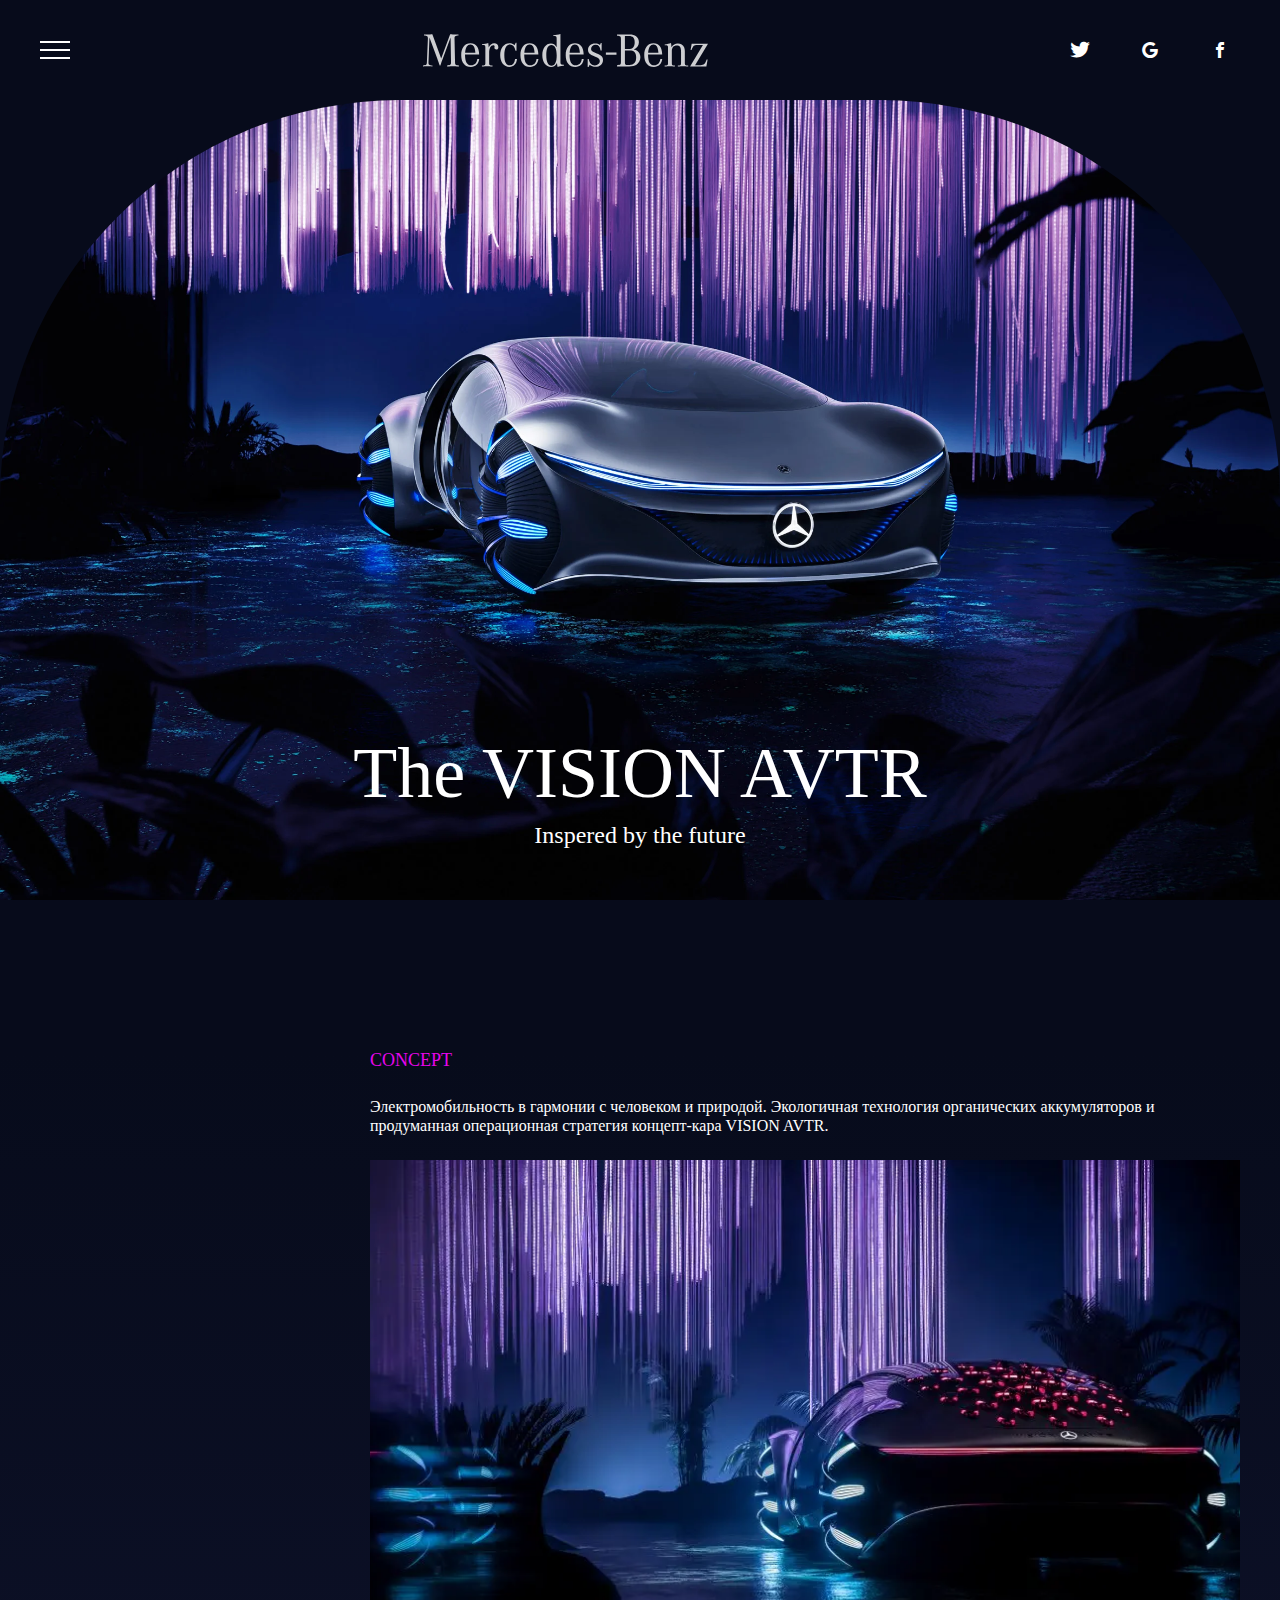
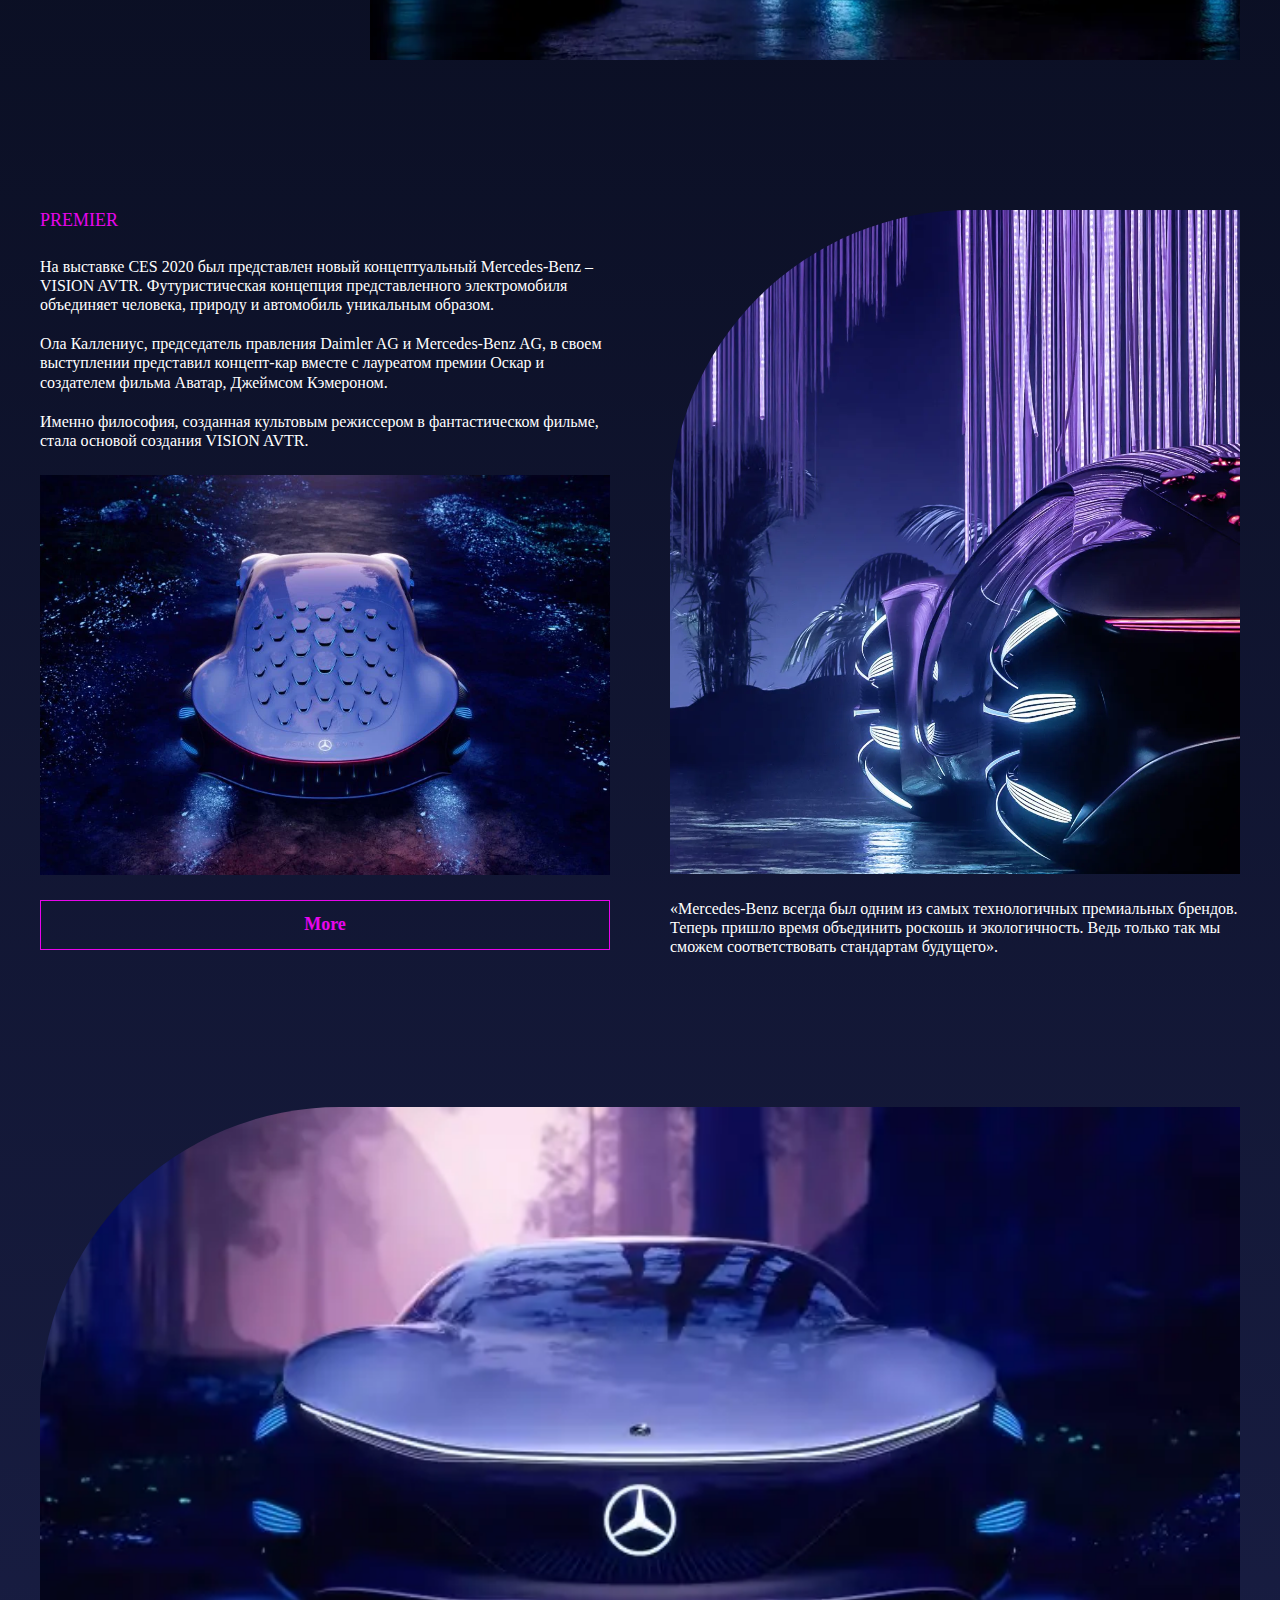
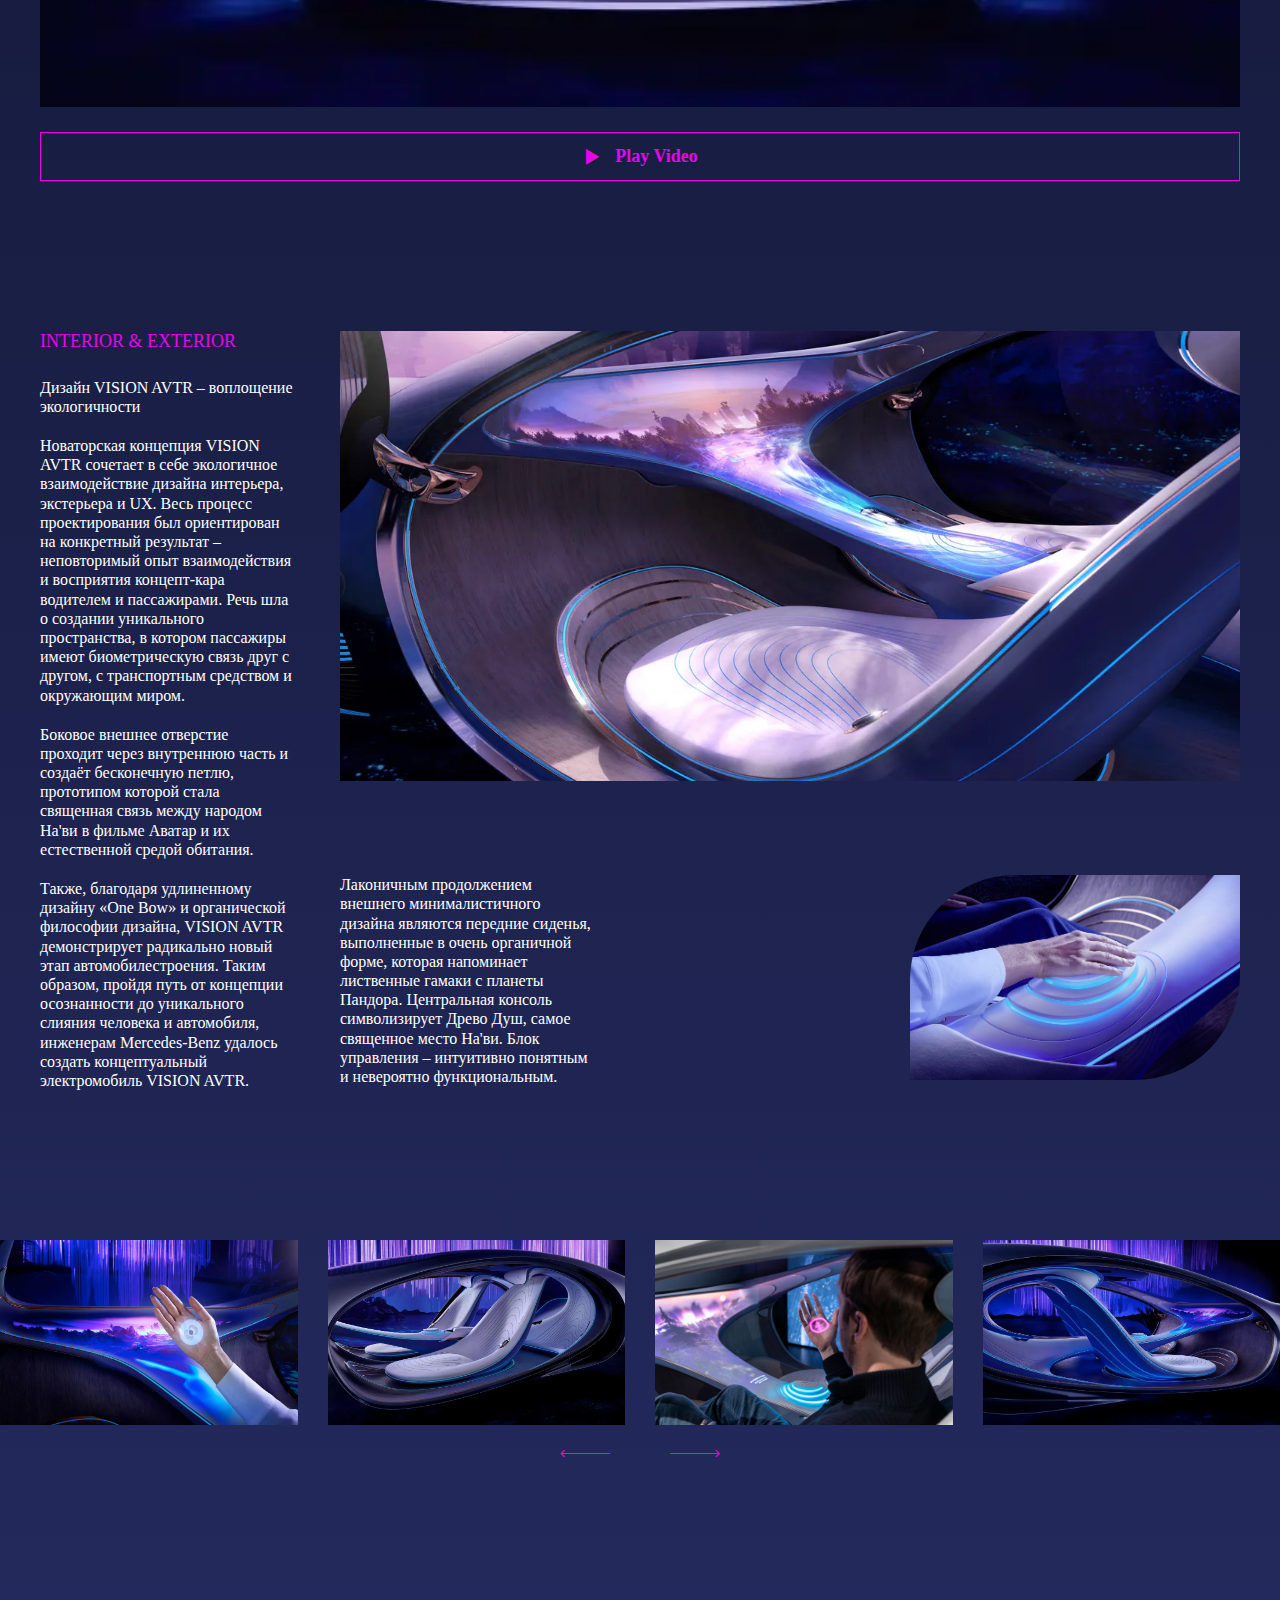
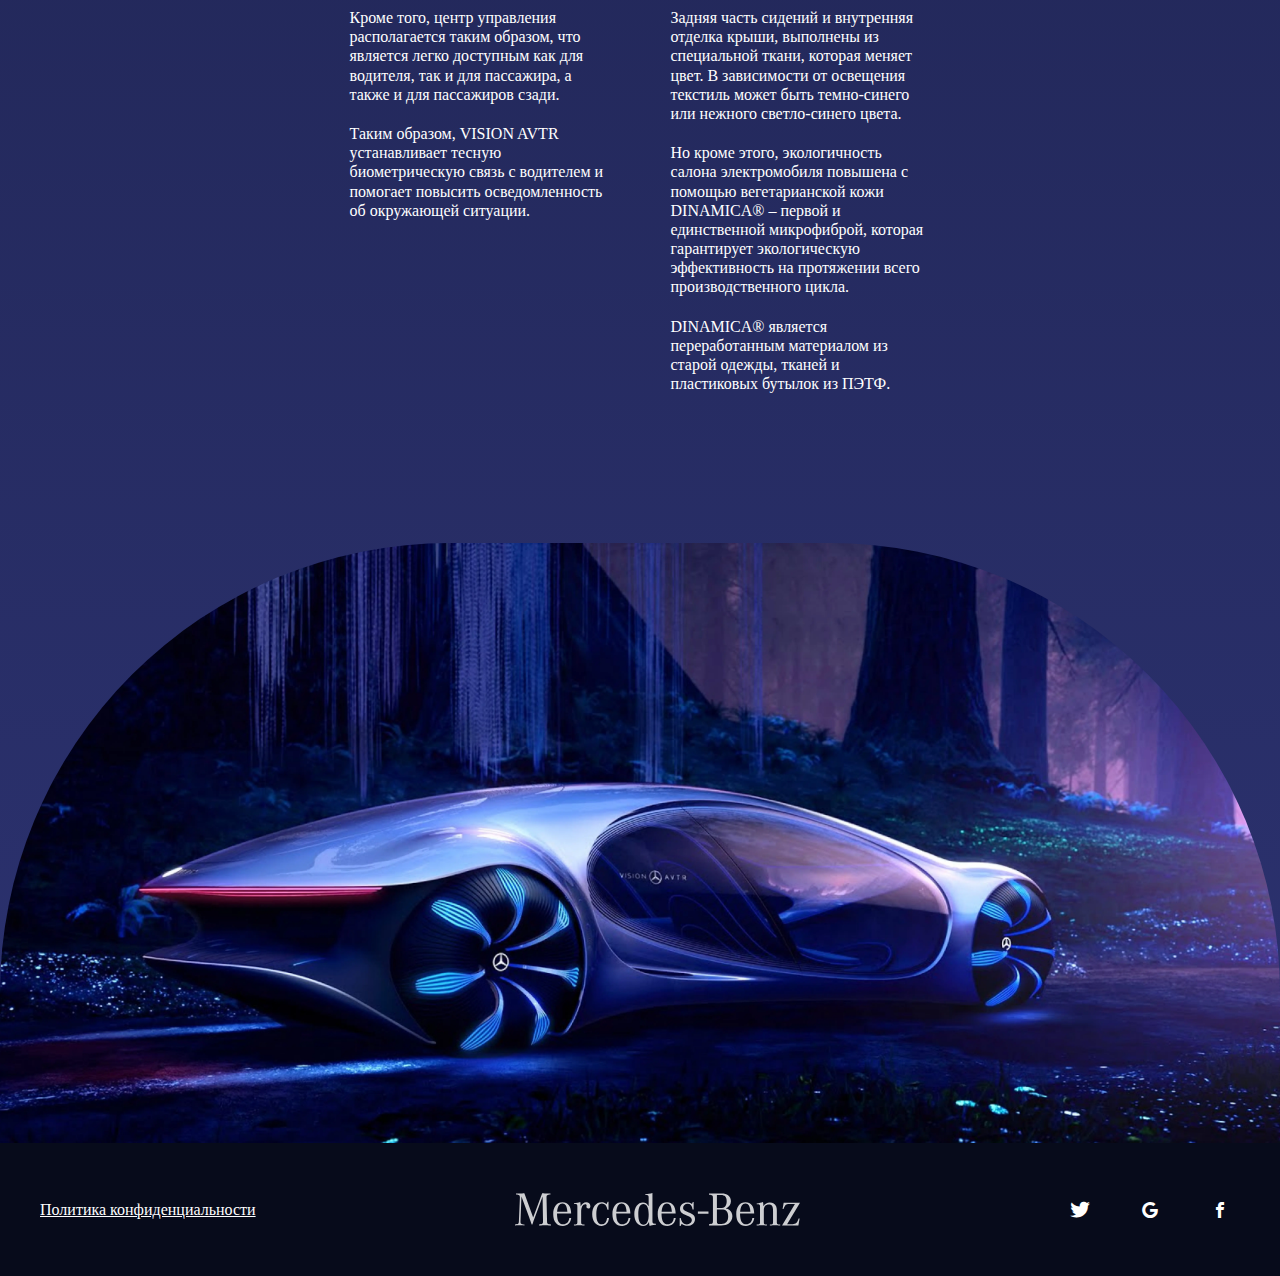
==== commit 4d91261c: "Add files via upload" ====
--- a/home.html
+++ b/home.html
@@ -6,7 +6,7 @@
 	<meta charset="UTF-8">
 	<meta name="format-detection" content="telephone=no">
 	<!-- <style>body{opacity: 0;}</style> -->
-	<link rel="stylesheet" href="css/style.min.css?_v=20240314213132">
+	<link rel="stylesheet" href="css/style.min.css?_v=20240315132603">
 	<link rel="shortcut icon" href="favicon.ico">
 	<!-- <meta name="robots" content="noindex, nofollow"> -->
 	<meta name="viewport" content="width=device-width, initial-scale=1.0">
@@ -53,211 +53,207 @@
 					<picture><source srcset="img/hero/hero-bg.webp" type="image/webp"><img src="img/hero/hero-bg.jpg" alt="hero-bg"></picture>
 				</div>
 			</div>
-			<section class="page__concept concept">
-				<div class="concept__container">
-					<div class="concept__inner">
-						<h2 class="concept__title title">Concept</h2>
-						<div class="concept__text text">
-							<p>
-								Электромобильность в гармонии с человеком и природой. Экологичная технология
-								органических
-								аккумуляторов и продуманная операционная стратегия концепт-кара VISION AVTR.
-							</p>
-						</div>
-						<div class="concept__image">
-							<picture><source srcset="img/concept/2.webp" type="image/webp"><img src="img/concept/2.jpeg" alt="concept-image"></picture>
-						</div>
-					</div>
-				</div>
-			</section>
-			<section class="page__premier premier">
-				<div class="premier__container">
-					<div class="premier__content">
-						<h2 class="premier__title title">premier</h2>
-						<div class="premier__text text">
-							<p>
-								На выставке CES 2020 был представлен новый концептуальный Mercedes-Benz – VISION AVTR.
-								Футуристическая концепция
-								представленного электромобиля объединяет человека, природу и автомобиль уникальным
-								образом.
-							</p>
-							<p>
-								Ола Каллениус, председатель правления Daimler AG и Mercedes-Benz AG, в своем выступлении
-								представил концепт-кар вместе с
-								лауреатом премии Оскар и создателем фильма Аватар, Джеймсом Кэмероном.
-							</p>
-							<p>
-								Именно философия, созданная культовым режиссером в фантастическом фильме, стала основой
-								создания VISION AVTR.
-							</p>
-						</div>
-						<div class="premier__image">
-							<picture><source srcset="img/premier/3.webp" type="image/webp"><img src="img/premier/3.webp" alt="image-content"></picture>
-						</div>
-						<button class="premier__button button button--more">More</button>
-					</div>
-					<div class="premier__info-block info-block">
-						<div class="info-block__image">
-							<picture><source srcset="img/premier/4.webp" type="image/webp"><img src="img/premier/4.jpeg" alt="info-block__image"></picture>
-						</div>
-						<div class="info-block__text text">
-							<p>
-								«Mercedes-Benz всегда был одним из самых технологичных премиальных брендов. Теперь
-								пришло время объединить роскошь и
-								экологичность. Ведь только так мы сможем соответствовать стандартам будущего».
-							</p>
-						</div>
-					</div>
-				</div>
-			</section>
-			<div class="page__video video">
-				<div class="video__container">
-					<div class="video__image">
-						<picture><source srcset="img/video/5.webp" type="image/webp"><img src="img/video/5.jpeg" alt="image-video"></picture>
-					</div>
-					<button type="button" data-popup="#video" data-popup-youtube="ekgUjyWe1Yc" class="video__button button button--play _icon-play">
-						Play Video
-					</button>
-				</div>
-			</div>
-			<section class="page__interior interior">
-				<div class="interior__container">
-					<div class="interior__text text">
-						<h2 class="interior__title title">INTERIOR & EXTERIOR</h2>
-						<p>
-							Дизайн VISION AVTR – воплощение экологичности
-						</p>
-						<p>
-							Новаторская концепция VISION AVTR сочетает в себе экологичное взаимодействие дизайна
-							интерьера, экстерьера и UX. Весь
-							процесс проектирования был ориентирован на конкретный результат – неповторимый опыт
-							взаимодействия и восприятия
-							концепт-кара водителем и пассажирами. Речь шла о создании уникального пространства, в
-							котором пассажиры имеют
-							биометрическую связь друг с другом, с транспортным средством и окружающим миром.
-						</p>
-						<p>
-							Боковое внешнее отверстие проходит через внутреннюю часть и создаёт бесконечную петлю,
-							прототипом которой стала
-							священная ​​связь между народом На'ви в фильме Аватар и их естественной средой обитания.
-						</p>
-						<p>
-							Также, благодаря удлиненному дизайну «One Bow» и органической философии дизайна, VISION AVTR
-							демонстрирует радикально
-							новый этап автомобилестроения. Таким образом, пройдя путь от концепции осознанности до
-							уникального слияния человека и
-							автомобиля, инженерам Mercedes-Benz удалось создать концептуальный электромобиль VISION
-							AVTR.
-						</p>
-					</div>
-					<div class="interior__block">
-						<div class="interior__image">
-							<picture><source srcset="img/interior&exterior/6.webp" type="image/webp"><img src="img/interior&exterior/6.webp" alt="image-6"></picture>
-						</div>
-						<div class="interior__content-block content-block">
-							<div class="content-block__text text">
-								<p>
-									Лаконичным продолжением внешнего минималистичного дизайна являются передние сиденья,
-									выполненные в очень органичной
-									форме, которая напоминает лиственные гамаки с планеты Пандора. Центральная консоль
-									символизирует Древо Душ, самое
-									священное место На'ви. Блок управления – интуитивно понятным и невероятно
-									функциональным.
-								</p>
-							</div>
-							<div class="content-block__image">
-								<picture><source srcset="img/interior&exterior/7.webp" type="image/webp"><img src="img/interior&exterior/7.jpg" alt="image-7"></picture>
-							</div>
-						</div>
-
-					</div>
-				</div>
-				<!-- Оболонка слайдера -->
-				<div class="interior__slider swiper">
-					<!-- Частина слайдера, що рухається -->
-					<div class="interior__wrapper swiper-wrapper">
-						<!-- Слайд -->
-						<div class="interior__slide swiper-slide">
-							<picture><source srcset="img/slider/slide-1.webp" type="image/webp"><img src="img/slider/slide-1.jpeg" alt="slide-1"></picture>
-						</div>
-						<div class="interior__slide swiper-slide">
-							<picture><source srcset="img/slider/slide-2.webp" type="image/webp"><img src="img/slider/slide-2.jpg" alt="slide-2"></picture>
-						</div>
-						<div class="interior__slide swiper-slide">
-							<picture><source srcset="img/slider/slide-3.webp" type="image/webp"><img src="img/slider/slide-3.webp" alt="slide-3"></picture>
-						</div>
-						<div class="interior__slide swiper-slide">
-							<picture><source srcset="img/slider/slide-4.webp" type="image/webp"><img src="img/slider/slide-4.jpeg" alt="slide-4"></picture>
-						</div>
-						<div class="interior__slide swiper-slide">
-							<picture><source srcset="img/slider/slide-2.webp" type="image/webp"><img src="img/slider/slide-2.jpg" alt="slide-5"></picture>
-						</div>
-						<div class="interior__slide swiper-slide">
-							<picture><source srcset="img/slider/slide-3.webp" type="image/webp"><img src="img/slider/slide-3.webp" alt="slide-6"></picture>
-						</div>
-						<div class="interior__slide swiper-slide">
-							<picture><source srcset="img/slider/slide-4.webp" type="image/webp"><img src="img/slider/slide-4.jpeg" alt="slide-7"></picture>
-						</div>
-					</div>
-					<!-- Якщо потрібна навігація (ліворуч/праворуч) -->
-					<div class="swiper-button">
-						<button type="button" class="swiper-button-prev _icon-arrow-left"></button>
-						<button type="button" class="swiper-button-next _icon-arrow-right"></button>
-					</div>
-				</div>
-			</section>
-			<div class="page__text-content text-content">
-				<div class="text-content__container">
-					<div class="text-content__text text">
-						<p>
-							Кроме того, центр управления располагается таким образом, что является легко доступным как
-							для водителя, так и для
-							пассажира, а также и для пассажиров сзади.
-						</p>
-						<p>
-							Таким образом, VISION AVTR устанавливает тесную биометрическую связь с водителем и помогает
-							повысить осведомленность об
-							окружающей ситуации.
-						</p>
-					</div>
-					<div class="text-content__text text">
-						<p>
-							Задняя часть сидений и внутренняя отделка крыши, выполнены из специальной ткани, которая
-							меняет цвет. В зависимости от
-							освещения текстиль может быть темно-синего или нежного светло-синего цвета.
-						</p>
-						<p>
-							Но кроме этого, экологичность салона электромобиля повышена с помощью вегетарианской кожи
-							DINAMICA® – первой и
-							единственной микрофиброй, которая гарантирует экологическую эффективность на протяжении
-							всего производственного цикла.
-						</p>
-						<p>
-							DINAMICA® является переработанным материалом из старой одежды, тканей и пластиковых бутылок
-							из ПЭТФ.
-						</p>
-					</div>
-				</div>
-			</div>
-			<div class="page__picture picture">
-				<picture><source srcset="img/picture-none-radius.webp" type="image/webp"><img src="img/picture-none-radius.jpg" alt=""></picture>
-			</div>
-			<!-- <h2 class="title">Concept</h2>
-<p class="text">
-    Lorem ipsum dolor sit, amet consectetur adipisicing elit. Esse iure nesciunt eius impedit quod veritatis nihil sit
-    eos aperiam praesentium obcaecati nobis est repudiandae ipsum quae, deleniti maxime dolorum repellat?
-</p>
-<button class="button button--more">
-    More
-</button>
-<a class="button button--play _icon-play">
-    Play Video
-</a>
-<div class="action-social">
-    <a href="#!" class="action-social__link _icon-s-twitter"></a>
-    <a href="#!" class="action-social__link _icon-google"></a>
-    <a href="#!" class="action-social__link _icon-s-facebook"></a>
-</div> -->
+			<div class="page__inner">
+				<section class="page__concept concept">
+					<div class="concept__container">
+						<div class="concept__inner">
+							<h2 class="concept__title title">Concept</h2>
+							<div class="concept__text text">
+								<p>
+									Электромобильность в гармонии с человеком и природой. Экологичная технология
+									органических
+									аккумуляторов и продуманная операционная стратегия концепт-кара VISION AVTR.
+								</p>
+							</div>
+							<div class="concept__image">
+								<picture><source srcset="img/concept/2.webp" type="image/webp"><img src="img/concept/2.jpeg" alt="concept-image"></picture>
+							</div>
+						</div>
+					</div>
+				</section>
+				<section class="page__premier premier">
+					<div class="premier__container">
+						<div class="premier__content">
+							<h2 class="premier__title title">premier</h2>
+							<div class="premier__text text">
+								<p>
+									На выставке CES 2020 был представлен новый концептуальный Mercedes-Benz – VISION
+									AVTR.
+									Футуристическая концепция
+									представленного электромобиля объединяет человека, природу и автомобиль уникальным
+									образом.
+								</p>
+								<p>
+									Ола Каллениус, председатель правления Daimler AG и Mercedes-Benz AG, в своем
+									выступлении
+									представил концепт-кар вместе с
+									лауреатом премии Оскар и создателем фильма Аватар, Джеймсом Кэмероном.
+								</p>
+								<p>
+									Именно философия, созданная культовым режиссером в фантастическом фильме, стала
+									основой
+									создания VISION AVTR.
+								</p>
+							</div>
+							<div class="premier__image">
+								<picture><source srcset="img/premier/3.webp" type="image/webp"><img src="img/premier/3.webp" alt="image-content"></picture>
+							</div>
+							<button class="premier__button button button--more">More</button>
+						</div>
+						<div class="premier__info-block info-block">
+							<div class="info-block__image">
+								<picture><source srcset="img/premier/4.webp" type="image/webp"><img src="img/premier/4.jpeg" alt="info-block__image"></picture>
+							</div>
+							<div class="info-block__text text">
+								<p>
+									«Mercedes-Benz всегда был одним из самых технологичных премиальных брендов. Теперь
+									пришло время объединить роскошь и
+									экологичность. Ведь только так мы сможем соответствовать стандартам будущего».
+								</p>
+							</div>
+						</div>
+					</div>
+				</section>
+				<div class="page__video video">
+					<div class="video__container">
+						<div class="video__image">
+							<picture><source srcset="img/video/5.webp" type="image/webp"><img src="img/video/5.jpeg" alt="image-video"></picture>
+						</div>
+						<button type="button" data-popup="#video" data-popup-youtube="ekgUjyWe1Yc" class="video__button button button--play _icon-play">
+							Play Video
+						</button>
+					</div>
+				</div>
+				<section class="page__interior interior">
+					<div class="interior__container">
+						<div class="interior__text text">
+							<h2 class="interior__title title">INTERIOR & EXTERIOR</h2>
+							<p>
+								Дизайн VISION AVTR – воплощение экологичности
+							</p>
+							<p>
+								Новаторская концепция VISION AVTR сочетает в себе экологичное взаимодействие дизайна
+								интерьера, экстерьера и UX. Весь
+								процесс проектирования был ориентирован на конкретный результат – неповторимый опыт
+								взаимодействия и восприятия
+								концепт-кара водителем и пассажирами. Речь шла о создании уникального пространства, в
+								котором пассажиры имеют
+								биометрическую связь друг с другом, с транспортным средством и окружающим миром.
+							</p>
+							<p>
+								Боковое внешнее отверстие проходит через внутреннюю часть и создаёт бесконечную петлю,
+								прототипом которой стала
+								священная ​​связь между народом На'ви в фильме Аватар и их естественной средой обитания.
+							</p>
+							<p>
+								Также, благодаря удлиненному дизайну «One Bow» и органической философии дизайна, VISION
+								AVTR
+								демонстрирует радикально
+								новый этап автомобилестроения. Таким образом, пройдя путь от концепции осознанности до
+								уникального слияния человека и
+								автомобиля, инженерам Mercedes-Benz удалось создать концептуальный электромобиль VISION
+								AVTR.
+							</p>
+						</div>
+						<div class="interior__block">
+							<div class="interior__image">
+								<picture><source srcset="img/interior&exterior/6.webp" type="image/webp"><img src="img/interior&exterior/6.webp" alt="image-6"></picture>
+							</div>
+							<div class="interior__content-block content-block">
+								<div class="content-block__text text">
+									<p>
+										Лаконичным продолжением внешнего минималистичного дизайна являются передние
+										сиденья,
+										выполненные в очень органичной
+										форме, которая напоминает лиственные гамаки с планеты Пандора. Центральная
+										консоль
+										символизирует Древо Душ, самое
+										священное место На'ви. Блок управления – интуитивно понятным и невероятно
+										функциональным.
+									</p>
+								</div>
+								<div class="content-block__image">
+									<picture><source srcset="img/interior&exterior/7.webp" type="image/webp"><img src="img/interior&exterior/7.jpg" alt="image-7"></picture>
+								</div>
+							</div>
+
+						</div>
+					</div>
+					<!-- Оболонка слайдера -->
+					<div class="interior__slider swiper">
+						<!-- Частина слайдера, що рухається -->
+						<div class="interior__wrapper swiper-wrapper">
+							<!-- Слайд -->
+							<div class="interior__slide swiper-slide">
+								<picture><source srcset="img/slider/slide-1.webp" type="image/webp"><img src="img/slider/slide-1.jpeg" alt="slide-1"></picture>
+							</div>
+							<div class="interior__slide swiper-slide">
+								<picture><source srcset="img/slider/slide-2.webp" type="image/webp"><img src="img/slider/slide-2.jpg" alt="slide-2"></picture>
+							</div>
+							<div class="interior__slide swiper-slide">
+								<picture><source srcset="img/slider/slide-3.webp" type="image/webp"><img src="img/slider/slide-3.webp" alt="slide-3"></picture>
+							</div>
+							<div class="interior__slide swiper-slide">
+								<picture><source srcset="img/slider/slide-4.webp" type="image/webp"><img src="img/slider/slide-4.jpeg" alt="slide-4"></picture>
+							</div>
+							<div class="interior__slide swiper-slide">
+								<picture><source srcset="img/slider/slide-2.webp" type="image/webp"><img src="img/slider/slide-2.jpg" alt="slide-5"></picture>
+							</div>
+							<div class="interior__slide swiper-slide">
+								<picture><source srcset="img/slider/slide-3.webp" type="image/webp"><img src="img/slider/slide-3.webp" alt="slide-6"></picture>
+							</div>
+							<div class="interior__slide swiper-slide">
+								<picture><source srcset="img/slider/slide-4.webp" type="image/webp"><img src="img/slider/slide-4.jpeg" alt="slide-7"></picture>
+							</div>
+						</div>
+						<!-- Якщо потрібна навігація (ліворуч/праворуч) -->
+						<div class="swiper-button">
+							<button type="button" class="swiper-button-prev _icon-arrow-left"></button>
+							<button type="button" class="swiper-button-next _icon-arrow-right"></button>
+						</div>
+					</div>
+				</section>
+				<div class="page__text-content text-content">
+					<div class="text-content__container">
+						<div class="text-content__text text">
+							<p>
+								Кроме того, центр управления располагается таким образом, что является легко доступным
+								как
+								для водителя, так и для
+								пассажира, а также и для пассажиров сзади.
+							</p>
+							<p>
+								Таким образом, VISION AVTR устанавливает тесную биометрическую связь с водителем и
+								помогает
+								повысить осведомленность об
+								окружающей ситуации.
+							</p>
+						</div>
+						<div class="text-content__text text">
+							<p>
+								Задняя часть сидений и внутренняя отделка крыши, выполнены из специальной ткани, которая
+								меняет цвет. В зависимости от
+								освещения текстиль может быть темно-синего или нежного светло-синего цвета.
+							</p>
+							<p>
+								Но кроме этого, экологичность салона электромобиля повышена с помощью вегетарианской
+								кожи
+								DINAMICA® – первой и
+								единственной микрофиброй, которая гарантирует экологическую эффективность на протяжении
+								всего производственного цикла.
+							</p>
+							<p>
+								DINAMICA® является переработанным материалом из старой одежды, тканей и пластиковых
+								бутылок
+								из ПЭТФ.
+							</p>
+						</div>
+					</div>
+				</div>
+				<div class="page__picture picture">
+					<picture><source srcset="img/picture-none-radius.webp" type="image/webp"><img src="img/picture-none-radius.jpg" alt=""></picture>
+				</div>
+			</div>
 		</main>
 		<footer class="footer">
 			<div class="footer__container">
@@ -282,7 +278,7 @@
 			</div>
 		</div>
 	</div>
-	<script src="js/app.min.js?_v=20240314213132"></script>
+	<script src="js/app.min.js?_v=20240315132603"></script>
 </body>
 
 </html>--- a/css/style.min.css
+++ b/css/style.min.css
@@ -1 +1 @@
-@charset "UTF-8";@import url(https://fonts.googleapis.com/css?family=Roboto+Condensed:regular,700&display=swap);@font-face{font-family:icons;font-display:swap;src:url(../fonts/icons.woff2) format("woff2"),url(../fonts/icons.woff) format("woff");font-weight:400;font-style:normal}[class*=_icon-]:before{font-family:icons;font-style:normal;font-weight:400;font-variant:normal;text-transform:none;line-height:1;-webkit-font-smoothing:antialiased;-moz-osx-font-smoothing:grayscale}[class*=_icon-]:before{display:block}._icon-arrow-right:before{content:"\e904"}._icon-arrow-left:before{content:"\e905"}._icon-s-twitter:before{content:"\e900"}._icon-s-facebook:before{content:"\e903"}._icon-google:before{content:"\e902"}._icon-play:before{content:"\e901"}*{padding:0;margin:0;border:0}*,*::after,*::before{box-sizing:border-box}*::after,*::before{display:inline-block}body,html{height:100%;min-width:320px}body{color:#fff;line-height:1;font-family:RobotoCondensed;font-size:1rem;-ms-text-size-adjust:100%;-moz-text-size-adjust:100%;-webkit-text-size-adjust:100%;-webkit-font-smoothing:antialiased;-moz-osx-font-smoothing:grayscale}button,input,textarea{font-family:RobotoCondensed;font-size:inherit;line-height:inherit;color:inherit;background-color:transparent}input,textarea{width:100%}button,option,select{cursor:pointer}a{display:inline-block;color:inherit;text-decoration:none}ul li{list-style:none}img{vertical-align:top}h1,h2,h3,h4,h5,h6{font-weight:inherit;font-size:inherit}.lock body{overflow:hidden;touch-action:none;-ms-scroll-chaining:none;overscroll-behavior:none}.wrapper{min-height:100%;display:flex;flex-direction:column;overflow:hidden}@supports (overflow:clip){.wrapper{overflow:clip}}.wrapper > main{flex:1 1 auto}.wrapper > *{min-width:0}[class*=__container]{max-width:76.875rem;margin:0 auto;padding:0 .9375rem}.menu__body{position:fixed;width:100%;height:100%;left:-100%;top:0;overflow:auto;padding:7.5rem .9375rem .9375rem;background-color:#070b1b;transition:left .3s}.menu__body::before{content:"";position:fixed;width:100%;left:-100%;top:0;transition:left .3s;z-index:2;border-bottom:.0625rem solid #fff}.menu-open .menu__body{left:0}.menu-open .menu__body::before{left:0}.menu__list{display:flex;flex-direction:column;row-gap:1.25rem}.menu__link{transition:all .3s ease-in-out;text-transform:uppercase;font-size:1.375rem;line-height:1.2;color:#e805ed}.icon-menu{display:block;position:relative;width:1.875rem;height:1.125rem;z-index:5}.icon-menu span,.icon-menu::after,.icon-menu::before{content:"";transition:all .3s ease 0s;right:0;position:absolute;width:100%;height:.125rem;background-color:#fff}.icon-menu::before{top:0}.icon-menu::after{bottom:0}.icon-menu span{top:calc(50% - .0625rem)}.menu-open .icon-menu span{width:0}.menu-open .icon-menu::before{top:calc(50% - .0625rem);-webkit-transform:rotate(-45deg);transform:rotate(-45deg)}.menu-open .icon-menu::after{bottom:calc(50% - .0625rem);-webkit-transform:rotate(45deg);transform:rotate(45deg)}body::after{content:"";background-color:rgba(0,0,0,.5);position:fixed;width:100%;height:100%;top:0;left:0;opacity:0;transition:opacity .8s ease 0s;pointer-events:none;z-index:149}.popup-show body::after{opacity:1}.popup{position:fixed;top:0;left:0;bottom:0;right:0;padding:30px 10px;transition:visibility .8s ease 0s;visibility:hidden;pointer-events:none}.popup_show{z-index:150;visibility:visible;overflow:auto;pointer-events:auto}.popup_show .popup__content{visibility:visible;-webkit-transform:scale(1);transform:scale(1);background:#070b1b linear-gradient(180deg,#070b1b 0,#2c3270 100%);display:flex;flex-direction:column;row-gap:1.5625rem}.popup__wrapper{display:flex;flex-direction:column;align-items:center;min-height:100%;flex:1 1 auto;width:100%;display:flex;justify-content:center}.popup__content{visibility:hidden;-webkit-transform:scale(0);transform:scale(0);transition:-webkit-transform .3s ease 0s;transition:transform .3s ease 0s;transition:transform .3s ease 0s,-webkit-transform .3s ease 0s;background-color:#eee;padding:20px;width:100%;max-width:900px;border-radius:20px}.lock .popup__content{visibility:visible}.popup_show .popup__close{color:#e805ed;font-size:1.5rem;font-weight:700;text-align:right}.popup__text iframe{width:100%;min-height:25rem}.ibg{width:100%;height:100%;-o-object-fit:cover;object-fit:cover}.ibg--top{-o-object-position:top;object-position:top}.ibg--bottom{-o-object-position:bottom;object-position:bottom}.ibg--left{-o-object-position:left;object-position:left}.ibg--right{-o-object-position:right;object-position:right}.ibg--contain{-o-object-fit:contain;object-fit:contain}.title{font-family:"Corporate A";font-size:1.125rem;line-height:1.2;text-transform:uppercase;color:#e805ed}.text{line-height:1.2}.text p:not(:last-child){margin-bottom:1.25rem}.button{border:.0625rem solid #e805ed;display:flex;justify-content:center;align-items:center;gap:.75rem;color:#e805ed;transition:all .3s ease-in-out;width:100%;font-weight:700;font-size:1.125rem;font-family:"Corporate A";line-height:1.2;padding:.8125rem}.button--play{cursor:pointer}.button--play::before{transition:all .3s ease-in-out;font-size:1.3125rem;color:#e805ed}.action-social{display:flex;align-items:center;flex-wrap:wrap;z-index:2;row-gap:.3125rem}.action-social__link{width:2.5rem;height:2.5rem;border-radius:50%;display:flex;justify-content:center;align-items:center;background-color:transparent;transition:all .3s ease-in-out}.action-social__link:first-child::before{font-size:1.625rem}.header{position:absolute;left:0;width:100%;background-color:#070b1b;z-index:50}.header__container{display:flex;justify-content:space-between;align-items:center;-webkit-column-gap:1.25rem;-moz-column-gap:1.25rem;column-gap:1.25rem}.header._header-scroll{position:fixed;top:-200%;transition:all .3s ease-in-out}.header._header-show{transition:all .3s ease-in-out;top:0}.header__logo{position:relative;z-index:2;aspect-ratio:285/33;-o-object-fit:cover;object-fit:cover}.footer{background-color:#070b1b}.footer__container{display:flex;justify-content:space-between;align-items:center;-webkit-column-gap:1.5625rem;-moz-column-gap:1.5625rem;column-gap:1.5625rem;flex-wrap:wrap;row-gap:1.875rem}.footer__policy{line-height:1.2;text-decoration:underline;transition:all .3s ease-in-out}.footer__logo img{aspect-ratio:285/33;-o-object-fit:cover;object-fit:cover}.page{background:#070b1b linear-gradient(180deg,#070b1b 0,#2c3270 100%)}.concept__inner{display:flex;flex-direction:column;row-gap:1.5625rem}.concept__image img{aspect-ratio:870/500;-o-object-fit:cover;object-fit:cover;width:100%}.premier__container{display:flex}.premier__content > *{margin-bottom:1.5625rem}.premier__content > *:last-child{margin-bottom:0}.premier__image img{aspect-ratio:570/400;-o-object-fit:cover;object-fit:cover;width:100%}.info-block > *{margin-bottom:1.5625rem}.info-block > *:last-child{margin-bottom:0}.info-block__image img{aspect-ratio:570/664;-o-object-fit:cover;object-fit:cover;width:100%;border-radius:var(--border-tl) 0 0 0}.video__container > *{margin-bottom:1.5625rem}.video__container > *:last-child{margin-bottom:0}.video__image img{aspect-ratio:1200/600;-o-object-fit:cover;object-fit:cover;width:100%;border-radius:var(--border-tl) 0 0 0}.interior__container{display:flex}.interior__title:not(:last-child){margin-bottom:1.5625rem}.interior__image img{aspect-ratio:900/450;-o-object-fit:cover;object-fit:cover;width:100%}.interior__slide{max-width:28.125rem}.interior__slide img{aspect-ratio:450/280;-o-object-fit:cover;object-fit:cover;width:100%}.content-block{display:flex}.content-block__image img{aspect-ratio:330/205;-o-object-fit:cover;object-fit:cover;width:100%;border-radius:var(--border-tl) 0 var(--border-tr) 0}.swiper-button{display:none}.swiper-button-next::before,.swiper-button-prev::before{color:#e805ed;font-size:.490625rem}.picture img{aspect-ratio:1920/900;-o-object-fit:cover;object-fit:cover;width:100%;border-radius:var(--border-tl) var(--border-tr) 0 0}.text-content__container{display:flex;justify-content:center;align-items:flex-start;flex-wrap:wrap;row-gap:1.5625rem}.hero{position:relative}.hero__image{position:absolute;top:0;left:0;aspect-ratio:1920/800;width:100%;height:100%}.hero img{width:100%;-o-object-fit:cover;object-fit:cover;border-radius:var(--border-tl) var(--border-tr) 0 0}.hero__container{display:flex;flex-direction:column;justify-content:flex-end;text-align:center;gap:.3125rem;position:relative;z-index:2}.hero__title{font-family:"Corporate A";line-height:1.2}.hero__label{font-size:1.5rem;line-height:1.2}.swiper{overflow:hidden;display:flex;flex-direction:column;row-gap:25px}.swiper-initialized{touch-action:pan-y}.swiper-wrapper{width:100%;height:100%;box-sizing:content-box;display:flex;position:relative}.swiper-vertical .swiper-wrapper{flex-direction:column}.swiper-autoheight .swiper-wrapper{align-items:flex-start}.swiper-initialized .swiper-slide{flex-shrink:0}.swiper-android .swiper-slide,.swiper-android .swiper-wrapper{-webkit-transform:translate3d(0,0,0);transform:translate3d(0,0,0)}.swiper-button-lock{display:none!important}@media (min-width:47.99875em){.menu__body::before{height:6.25rem}.header__container{min-height:6.25rem}.header__logo{max-width:17.8125rem}.footer__logo img{max-width:17.8125rem}.page__hero{margin-top:6.25rem}.premier__content{flex:1 1 50%}.info-block{flex:1 1 50%}.interior__text{flex:1 0 15.9375rem}.interior__block{flex:1 1 56.25rem}.swiper-button{align-self:center;display:flex}.text-content__text{flex:0 0 16.25rem;width:16.25rem}}@media (min-width:47.99875em) and (min-width:76.875em){.swiper-button{-webkit-column-gap:3.75rem;-moz-column-gap:3.75rem;column-gap:3.75rem}}@media (min-width:61.99875em){.concept__container{display:flex;justify-content:flex-end}.concept__inner{flex:0 1 54.375rem;width:54.375rem}.content-block{justify-content:space-between}.content-block__text{flex:0 1 15.9375rem;max-width:15.9375rem}.content-block__image{flex:0 1 20.625rem;width:27.5%}}@media (min-width:76.875em){.menu__body{width:30%}.action-social{-webkit-column-gap:1.875rem;-moz-column-gap:1.875rem;column-gap:1.875rem}.page__hero{margin-bottom:9.375rem}.page__concept{margin-bottom:9.375rem}.page__premier{margin-bottom:9.375rem}.page__video{margin-bottom:9.375rem}.page__interior{margin-bottom:9.375rem}.page__picture:not(:last-child){margin-bottom:9.375rem}.page__text-content{margin-bottom:9.375rem}.premier__container{-webkit-column-gap:3.75rem;-moz-column-gap:3.75rem;column-gap:3.75rem}.info-block__image img{--border-tl:18.75rem}.video__image img{--border-tl:18.75rem}.interior__container{-webkit-column-gap:2.8125rem;-moz-column-gap:2.8125rem;column-gap:2.8125rem}.interior__container{margin-bottom:9.375rem}.interior__image:not(:last-child){margin-bottom:5.875rem}.content-block__image img{--border-tl:6.5625rem}.content-block__image img{--border-tr:6.5625rem}.picture img{--border-tl:28.125rem}.picture img{--border-tr:28.125rem}.text-content__container{-webkit-column-gap:3.8125rem;-moz-column-gap:3.8125rem;column-gap:3.8125rem}.hero img{height:50rem}.hero img{--border-tl:25rem}.hero img{--border-tr:25rem}.hero__container{min-height:50rem}.hero__container{padding-bottom:3.125rem}.hero__title{font-size:4.5rem}}@media (min-width:120em){.footer__container{padding-top:8.125rem}.footer__container{padding-bottom:8.125rem}}@media (max-width:30em){.info-block__image img{--border-tl:0.0000000625rem}.video__image img{--border-tl:0.0000000625rem}.content-block__image img{--border-tl:0.0000000625rem}.content-block__image img{--border-tr:0.0000000625rem}.picture img{--border-tl:0.0000000625rem}.picture img{--border-tr:0.0000000625rem}.hero img{--border-tl:0.0000000625rem}.hero img{--border-tr:0.0000000625rem}}@media (max-width:20em){.menu__body::before{height:4.375rem}.action-social{-webkit-column-gap:.9375rem;-moz-column-gap:.9375rem;column-gap:.9375rem}.header__container{min-height:4.375rem}.header__logo{max-width:13.75rem}.footer__logo img{max-width:10.625rem}.page__hero{margin-top:5.625rem}.page__hero{margin-bottom:2.5rem}.page__concept{margin-bottom:2.5rem}.page__premier{margin-bottom:2.5rem}.page__video{margin-bottom:2.5rem}.page__interior{margin-bottom:2.5rem}.page__picture:not(:last-child){margin-bottom:2.5rem}.page__text-content{margin-bottom:2.5rem}.premier__container{-webkit-column-gap:1.25rem;-moz-column-gap:1.25rem;column-gap:1.25rem}.interior__container{-webkit-column-gap:.9375rem;-moz-column-gap:.9375rem;column-gap:.9375rem}.interior__container{margin-bottom:2.5rem}.interior__image:not(:last-child){margin-bottom:1.875rem}.text-content__container{-webkit-column-gap:1.3125rem;-moz-column-gap:1.3125rem;column-gap:1.3125rem}.hero img{height:25rem}.hero__container{min-height:25rem}.hero__container{padding-bottom:1.5625rem}.hero__title{font-size:2.25rem}}@media (max-width:76.875em){.footer__container{padding-top:2.5rem}.footer__container{padding-bottom:2.5rem}}@media (max-width:61.99875em){.content-block{flex-direction:column;row-gap:1.875rem}}@media (max-width:47.99875em){.menu__body{display:flex;flex-direction:column}.menu__list{flex-grow:1}.premier__container{flex-direction:column;row-gap:3.125rem}.interior__container{flex-direction:column;row-gap:1.875rem}.text-content__container{flex-direction:column}}@media (max-width:29.99875em){.menu__link{font-size:1.75rem;padding-top:.3125rem;padding-bottom:.3125rem}.footer__container{flex-direction:column-reverse}}@media (max-width:29.99875em) and (max-width:20em){.footer__container{padding-top:.9375rem}.footer__container{padding-bottom:.9375rem}.footer__container{row-gap:1.25rem}}@media (min-width:47.99875em) and (max-width:76.875em){.menu__body{width:40%}}@media (min-width:20em) and (max-width:47.99875em){@supports (height:clamp(4.375rem ,3.0356544935rem + 6.6967275325vw ,6.25rem)){.menu__body::before{height:clamp(4.375rem ,3.0356544935rem + 6.6967275325vw ,6.25rem)}}@supports not (height:clamp(4.375rem ,3.0356544935rem + 6.6967275325vw ,6.25rem)){.menu__body::before{height:calc(4.375rem + 1.875 * (100vw - 20rem)/ 27.99875)}}@supports (min-height:clamp(4.375rem ,3.0356544935rem + 6.6967275325vw ,6.25rem)){.header__container{min-height:clamp(4.375rem ,3.0356544935rem + 6.6967275325vw ,6.25rem)}}@supports not (min-height:clamp(4.375rem ,3.0356544935rem + 6.6967275325vw ,6.25rem)){.header__container{min-height:calc(4.375rem + 1.875 * (100vw - 20rem)/ 27.99875)}}@supports (max-width:clamp(13.75rem ,10.8480847359rem + 14.5095763204vw ,17.8125rem)){.header__logo{max-width:clamp(13.75rem ,10.8480847359rem + 14.5095763204vw ,17.8125rem)}}@supports not (max-width:clamp(13.75rem ,10.8480847359rem + 14.5095763204vw ,17.8125rem)){.header__logo{max-width:calc(13.75rem + 4.0625 * (100vw - 20rem)/ 27.99875)}}@supports (max-width:clamp(10.625rem ,5.4908422251rem + 25.6707888745vw ,17.8125rem)){.footer__logo img{max-width:clamp(10.625rem ,5.4908422251rem + 25.6707888745vw ,17.8125rem)}}@supports not (max-width:clamp(10.625rem ,5.4908422251rem + 25.6707888745vw ,17.8125rem)){.footer__logo img{max-width:calc(10.625rem + 7.1875 * (100vw - 20rem)/ 27.99875)}}@supports (margin-top:clamp(5.625rem ,5.1785514978rem + 2.2322425108vw ,6.25rem)){.page__hero{margin-top:clamp(5.625rem ,5.1785514978rem + 2.2322425108vw ,6.25rem)}}@supports not (margin-top:clamp(5.625rem ,5.1785514978rem + 2.2322425108vw ,6.25rem)){.page__hero{margin-top:calc(5.625rem + .625 * (100vw - 20rem)/ 27.99875)}}}@media (min-width:20em) and (max-width:76.875em){@supports ((-moz-column-gap:clamp(0.9375rem ,0.6078296703rem + 1.6483516484vw ,1.875rem)) or (column-gap:clamp(0.9375rem ,0.6078296703rem + 1.6483516484vw ,1.875rem))){.action-social{-webkit-column-gap:clamp(.9375rem ,.6078296703rem + 1.6483516484vw ,1.875rem);-moz-column-gap:clamp(.9375rem ,.6078296703rem + 1.6483516484vw ,1.875rem);column-gap:clamp(.9375rem ,.6078296703rem + 1.6483516484vw ,1.875rem)}}@supports not ((-moz-column-gap:clamp(0.9375rem ,0.6078296703rem + 1.6483516484vw ,1.875rem)) or (column-gap:clamp(0.9375rem ,0.6078296703rem + 1.6483516484vw ,1.875rem))){.action-social{-webkit-column-gap:calc(.9375rem + .9375 * (100vw - 20rem)/ 56.875);-moz-column-gap:calc(.9375rem + .9375 * (100vw - 20rem)/ 56.875);column-gap:calc(.9375rem + .9375 * (100vw - 20rem)/ 56.875)}}@supports (margin-bottom:clamp(2.5rem ,0.0824175824rem + 12.0879120879vw ,9.375rem)){.page__hero{margin-bottom:clamp(2.5rem ,.0824175824rem + 12.0879120879vw ,9.375rem)}}@supports not (margin-bottom:clamp(2.5rem ,0.0824175824rem + 12.0879120879vw ,9.375rem)){.page__hero{margin-bottom:calc(2.5rem + 6.875 * (100vw - 20rem)/ 56.875)}}@supports (margin-bottom:clamp(2.5rem ,0.0824175824rem + 12.0879120879vw ,9.375rem)){.page__concept{margin-bottom:clamp(2.5rem ,.0824175824rem + 12.0879120879vw ,9.375rem)}}@supports not (margin-bottom:clamp(2.5rem ,0.0824175824rem + 12.0879120879vw ,9.375rem)){.page__concept{margin-bottom:calc(2.5rem + 6.875 * (100vw - 20rem)/ 56.875)}}@supports (margin-bottom:clamp(2.5rem ,0.0824175824rem + 12.0879120879vw ,9.375rem)){.page__premier{margin-bottom:clamp(2.5rem ,.0824175824rem + 12.0879120879vw ,9.375rem)}}@supports not (margin-bottom:clamp(2.5rem ,0.0824175824rem + 12.0879120879vw ,9.375rem)){.page__premier{margin-bottom:calc(2.5rem + 6.875 * (100vw - 20rem)/ 56.875)}}@supports (margin-bottom:clamp(2.5rem ,0.0824175824rem + 12.0879120879vw ,9.375rem)){.page__video{margin-bottom:clamp(2.5rem ,.0824175824rem + 12.0879120879vw ,9.375rem)}}@supports not (margin-bottom:clamp(2.5rem ,0.0824175824rem + 12.0879120879vw ,9.375rem)){.page__video{margin-bottom:calc(2.5rem + 6.875 * (100vw - 20rem)/ 56.875)}}@supports (margin-bottom:clamp(2.5rem ,0.0824175824rem + 12.0879120879vw ,9.375rem)){.page__interior{margin-bottom:clamp(2.5rem ,.0824175824rem + 12.0879120879vw ,9.375rem)}}@supports not (margin-bottom:clamp(2.5rem ,0.0824175824rem + 12.0879120879vw ,9.375rem)){.page__interior{margin-bottom:calc(2.5rem + 6.875 * (100vw - 20rem)/ 56.875)}}@supports (margin-bottom:clamp(2.5rem ,0.0824175824rem + 12.0879120879vw ,9.375rem)){.page__picture:not(:last-child){margin-bottom:clamp(2.5rem ,.0824175824rem + 12.0879120879vw ,9.375rem)}}@supports not (margin-bottom:clamp(2.5rem ,0.0824175824rem + 12.0879120879vw ,9.375rem)){.page__picture:not(:last-child){margin-bottom:calc(2.5rem + 6.875 * (100vw - 20rem)/ 56.875)}}@supports (margin-bottom:clamp(2.5rem ,0.0824175824rem + 12.0879120879vw ,9.375rem)){.page__text-content{margin-bottom:clamp(2.5rem ,.0824175824rem + 12.0879120879vw ,9.375rem)}}@supports not (margin-bottom:clamp(2.5rem ,0.0824175824rem + 12.0879120879vw ,9.375rem)){.page__text-content{margin-bottom:calc(2.5rem + 6.875 * (100vw - 20rem)/ 56.875)}}@supports ((-moz-column-gap:clamp(1.25rem ,0.3708791209rem + 4.3956043956vw ,3.75rem)) or (column-gap:clamp(1.25rem ,0.3708791209rem + 4.3956043956vw ,3.75rem))){.premier__container{-webkit-column-gap:clamp(1.25rem ,.3708791209rem + 4.3956043956vw ,3.75rem);-moz-column-gap:clamp(1.25rem ,.3708791209rem + 4.3956043956vw ,3.75rem);column-gap:clamp(1.25rem ,.3708791209rem + 4.3956043956vw ,3.75rem)}}@supports not ((-moz-column-gap:clamp(1.25rem ,0.3708791209rem + 4.3956043956vw ,3.75rem)) or (column-gap:clamp(1.25rem ,0.3708791209rem + 4.3956043956vw ,3.75rem))){.premier__container{-webkit-column-gap:calc(1.25rem + 2.5 * (100vw - 20rem)/ 56.875);-moz-column-gap:calc(1.25rem + 2.5 * (100vw - 20rem)/ 56.875);column-gap:calc(1.25rem + 2.5 * (100vw - 20rem)/ 56.875)}}@supports ((-moz-column-gap:clamp(0.9375rem ,0.2781593407rem + 3.2967032967vw ,2.8125rem)) or (column-gap:clamp(0.9375rem ,0.2781593407rem + 3.2967032967vw ,2.8125rem))){.interior__container{-webkit-column-gap:clamp(.9375rem ,.2781593407rem + 3.2967032967vw ,2.8125rem);-moz-column-gap:clamp(.9375rem ,.2781593407rem + 3.2967032967vw ,2.8125rem);column-gap:clamp(.9375rem ,.2781593407rem + 3.2967032967vw ,2.8125rem)}}@supports not ((-moz-column-gap:clamp(0.9375rem ,0.2781593407rem + 3.2967032967vw ,2.8125rem)) or (column-gap:clamp(0.9375rem ,0.2781593407rem + 3.2967032967vw ,2.8125rem))){.interior__container{-webkit-column-gap:calc(.9375rem + 1.875 * (100vw - 20rem)/ 56.875);-moz-column-gap:calc(.9375rem + 1.875 * (100vw - 20rem)/ 56.875);column-gap:calc(.9375rem + 1.875 * (100vw - 20rem)/ 56.875)}}@supports (margin-bottom:clamp(2.5rem ,0.0824175824rem + 12.0879120879vw ,9.375rem)){.interior__container{margin-bottom:clamp(2.5rem ,.0824175824rem + 12.0879120879vw ,9.375rem)}}@supports not (margin-bottom:clamp(2.5rem ,0.0824175824rem + 12.0879120879vw ,9.375rem)){.interior__container{margin-bottom:calc(2.5rem + 6.875 * (100vw - 20rem)/ 56.875)}}@supports (margin-bottom:clamp(1.875rem ,0.4684065934rem + 7.032967033vw ,5.875rem)){.interior__image:not(:last-child){margin-bottom:clamp(1.875rem ,.4684065934rem + 7.032967033vw ,5.875rem)}}@supports not (margin-bottom:clamp(1.875rem ,0.4684065934rem + 7.032967033vw ,5.875rem)){.interior__image:not(:last-child){margin-bottom:calc(1.875rem + 4 * (100vw - 20rem)/ 56.875)}}@supports ((-moz-column-gap:clamp(1.3125rem ,0.4333791209rem + 4.3956043956vw ,3.8125rem)) or (column-gap:clamp(1.3125rem ,0.4333791209rem + 4.3956043956vw ,3.8125rem))){.text-content__container{-webkit-column-gap:clamp(1.3125rem ,.4333791209rem + 4.3956043956vw ,3.8125rem);-moz-column-gap:clamp(1.3125rem ,.4333791209rem + 4.3956043956vw ,3.8125rem);column-gap:clamp(1.3125rem ,.4333791209rem + 4.3956043956vw ,3.8125rem)}}@supports not ((-moz-column-gap:clamp(1.3125rem ,0.4333791209rem + 4.3956043956vw ,3.8125rem)) or (column-gap:clamp(1.3125rem ,0.4333791209rem + 4.3956043956vw ,3.8125rem))){.text-content__container{-webkit-column-gap:calc(1.3125rem + 2.5 * (100vw - 20rem)/ 56.875);-moz-column-gap:calc(1.3125rem + 2.5 * (100vw - 20rem)/ 56.875);column-gap:calc(1.3125rem + 2.5 * (100vw - 20rem)/ 56.875)}}@supports (height:clamp(25rem ,16.2087912088rem + 43.956043956vw ,50rem)){.hero img{height:clamp(25rem ,16.2087912088rem + 43.956043956vw ,50rem)}}@supports not (height:clamp(25rem ,16.2087912088rem + 43.956043956vw ,50rem)){.hero img{height:calc(25rem + 25 * (100vw - 20rem)/ 56.875)}}@supports (min-height:clamp(25rem ,16.2087912088rem + 43.956043956vw ,50rem)){.hero__container{min-height:clamp(25rem ,16.2087912088rem + 43.956043956vw ,50rem)}}@supports not (min-height:clamp(25rem ,16.2087912088rem + 43.956043956vw ,50rem)){.hero__container{min-height:calc(25rem + 25 * (100vw - 20rem)/ 56.875)}}@supports (padding-bottom:clamp(1.5625rem ,1.0130494505rem + 2.7472527473vw ,3.125rem)){.hero__container{padding-bottom:clamp(1.5625rem ,1.0130494505rem + 2.7472527473vw ,3.125rem)}}@supports not (padding-bottom:clamp(1.5625rem ,1.0130494505rem + 2.7472527473vw ,3.125rem)){.hero__container{padding-bottom:calc(1.5625rem + 1.5625 * (100vw - 20rem)/ 56.875)}}@supports (font-size:clamp(2.25rem ,1.4587912088rem + 3.956043956vw ,4.5rem)){.hero__title{font-size:clamp(2.25rem ,1.4587912088rem + 3.956043956vw ,4.5rem)}}@supports not (font-size:clamp(2.25rem ,1.4587912088rem + 3.956043956vw ,4.5rem)){.hero__title{font-size:calc(2.25rem + 2.25 * (100vw - 20rem)/ 56.875)}}}@media (min-width:76.875em) and (max-width:120em){@supports (padding-top:clamp(2.5rem ,-7.527173913rem + 13.0434782609vw ,8.125rem)){.footer__container{padding-top:clamp(2.5rem ,-7.527173913rem + 13.0434782609vw ,8.125rem)}}@supports not (padding-top:clamp(2.5rem ,-7.527173913rem + 13.0434782609vw ,8.125rem)){.footer__container{padding-top:calc(2.5rem + 5.625 * (100vw - 76.875rem)/ 43.125)}}@supports (padding-bottom:clamp(2.5rem ,-7.527173913rem + 13.0434782609vw ,8.125rem)){.footer__container{padding-bottom:clamp(2.5rem ,-7.527173913rem + 13.0434782609vw ,8.125rem)}}@supports not (padding-bottom:clamp(2.5rem ,-7.527173913rem + 13.0434782609vw ,8.125rem)){.footer__container{padding-bottom:calc(2.5rem + 5.625 * (100vw - 76.875rem)/ 43.125)}}}@media (max-width:29.99875em) and (min-width:29.99875em){.footer__container{padding-top:2.5rem}.footer__container{padding-bottom:2.5rem}.footer__container{row-gap:1.875rem}}@media (max-width:29.99875em) and (min-width:20em) and (max-width:29.99875em){@supports (padding-top:clamp(0.9375rem ,-2.1878906738rem + 15.6269533692vw ,2.5rem)){.footer__container{padding-top:clamp(.9375rem ,-2.1878906738rem + 15.6269533692vw ,2.5rem)}}@supports not (padding-top:clamp(0.9375rem ,-2.1878906738rem + 15.6269533692vw ,2.5rem)){.footer__container{padding-top:calc(.9375rem + 1.5625 * (100vw - 20rem)/ 9.99875)}}@supports (padding-bottom:clamp(0.9375rem ,-2.1878906738rem + 15.6269533692vw ,2.5rem)){.footer__container{padding-bottom:clamp(.9375rem ,-2.1878906738rem + 15.6269533692vw ,2.5rem)}}@supports not (padding-bottom:clamp(0.9375rem ,-2.1878906738rem + 15.6269533692vw ,2.5rem)){.footer__container{padding-bottom:calc(.9375rem + 1.5625 * (100vw - 20rem)/ 9.99875)}}@supports (row-gap:clamp(1.25rem ,-0.0001562695rem + 6.2507813477vw ,1.875rem)){.footer__container{row-gap:clamp(1.25rem ,-.0001562695rem + 6.2507813477vw ,1.875rem)}}@supports not (row-gap:clamp(1.25rem ,-0.0001562695rem + 6.2507813477vw ,1.875rem)){.footer__container{row-gap:calc(1.25rem + .625 * (100vw - 20rem)/ 9.99875)}}}@media (min-width:30em) and (max-width:76.875em){@supports (--border-tl:clamp(0.0000000625rem ,-11.9999998975rem + 39.9999998667vw ,18.75rem)){.info-block__image img{--border-tl:clamp( 0.0000000625rem , -11.9999998975rem  +  39.9999998667vw , 18.75rem )}}@supports not (--border-tl:clamp(0.0000000625rem ,-11.9999998975rem + 39.9999998667vw ,18.75rem)){.info-block__image img{--border-tl:calc(0.0000000625rem + 18.7499999375 * (100vw - 30rem) / 46.875)}}@supports (--border-tl:clamp(0.0000000625rem ,-11.9999998975rem + 39.9999998667vw ,18.75rem)){.video__image img{--border-tl:clamp( 0.0000000625rem , -11.9999998975rem  +  39.9999998667vw , 18.75rem )}}@supports not (--border-tl:clamp(0.0000000625rem ,-11.9999998975rem + 39.9999998667vw ,18.75rem)){.video__image img{--border-tl:calc(0.0000000625rem + 18.7499999375 * (100vw - 30rem) / 46.875)}}@supports (--border-tl:clamp(0.0000000625rem ,-4.1999998975rem + 13.9999998667vw ,6.5625rem)){.content-block__image img{--border-tl:clamp( 0.0000000625rem , -4.1999998975rem  +  13.9999998667vw , 6.5625rem )}}@supports not (--border-tl:clamp(0.0000000625rem ,-4.1999998975rem + 13.9999998667vw ,6.5625rem)){.content-block__image img{--border-tl:calc(0.0000000625rem + 6.5624999375 * (100vw - 30rem) / 46.875)}}@supports (--border-tr:clamp(0.0000000625rem ,-4.1999998975rem + 13.9999998667vw ,6.5625rem)){.content-block__image img{--border-tr:clamp( 0.0000000625rem , -4.1999998975rem  +  13.9999998667vw , 6.5625rem )}}@supports not (--border-tr:clamp(0.0000000625rem ,-4.1999998975rem + 13.9999998667vw ,6.5625rem)){.content-block__image img{--border-tr:calc(0.0000000625rem + 6.5624999375 * (100vw - 30rem) / 46.875)}}@supports (--border-tl:clamp(0.0000000625rem ,-17.9999998975rem + 59.9999998667vw ,28.125rem)){.picture img{--border-tl:clamp( 0.0000000625rem , -17.9999998975rem  +  59.9999998667vw , 28.125rem )}}@supports not (--border-tl:clamp(0.0000000625rem ,-17.9999998975rem + 59.9999998667vw ,28.125rem)){.picture img{--border-tl:calc(0.0000000625rem + 28.1249999375 * (100vw - 30rem) / 46.875)}}@supports (--border-tr:clamp(0.0000000625rem ,-17.9999998975rem + 59.9999998667vw ,28.125rem)){.picture img{--border-tr:clamp( 0.0000000625rem , -17.9999998975rem  +  59.9999998667vw , 28.125rem )}}@supports not (--border-tr:clamp(0.0000000625rem ,-17.9999998975rem + 59.9999998667vw ,28.125rem)){.picture img{--border-tr:calc(0.0000000625rem + 28.1249999375 * (100vw - 30rem) / 46.875)}}@supports (--border-tl:clamp(0.0000000625rem ,-15.9999998975rem + 53.3333332vw ,25rem)){.hero img{--border-tl:clamp( 0.0000000625rem , -15.9999998975rem  +  53.3333332vw , 25rem )}}@supports not (--border-tl:clamp(0.0000000625rem ,-15.9999998975rem + 53.3333332vw ,25rem)){.hero img{--border-tl:calc(0.0000000625rem + 24.9999999375 * (100vw - 30rem) / 46.875)}}@supports (--border-tr:clamp(0.0000000625rem ,-15.9999998975rem + 53.3333332vw ,25rem)){.hero img{--border-tr:clamp( 0.0000000625rem , -15.9999998975rem  +  53.3333332vw , 25rem )}}@supports not (--border-tr:clamp(0.0000000625rem ,-15.9999998975rem + 53.3333332vw ,25rem)){.hero img{--border-tr:calc(0.0000000625rem + 24.9999999375 * (100vw - 30rem) / 46.875)}}}@media (min-width:47.99875em) and (min-width:47.99875em) and (max-width:76.875em){@supports ((-moz-column-gap:clamp(1.25rem ,-2.9055560365rem + 8.6576338687vw ,3.75rem)) or (column-gap:clamp(1.25rem ,-2.9055560365rem + 8.6576338687vw ,3.75rem))){.swiper-button{-webkit-column-gap:clamp(1.25rem ,-2.9055560365rem + 8.6576338687vw ,3.75rem);-moz-column-gap:clamp(1.25rem ,-2.9055560365rem + 8.6576338687vw ,3.75rem);column-gap:clamp(1.25rem ,-2.9055560365rem + 8.6576338687vw ,3.75rem)}}@supports not ((-moz-column-gap:clamp(1.25rem ,-2.9055560365rem + 8.6576338687vw ,3.75rem)) or (column-gap:clamp(1.25rem ,-2.9055560365rem + 8.6576338687vw ,3.75rem))){.swiper-button{-webkit-column-gap:calc(1.25rem + 2.5 * (100vw - 47.99875rem)/ 28.87625);-moz-column-gap:calc(1.25rem + 2.5 * (100vw - 47.99875rem)/ 28.87625);column-gap:calc(1.25rem + 2.5 * (100vw - 47.99875rem)/ 28.87625)}}}@media (min-width:47.99875em) and (max-width:47.99875em){.swiper-button{-webkit-column-gap:1.25rem;-moz-column-gap:1.25rem;column-gap:1.25rem}}@media (pointer:coarse){:active,:focus-visible{outline:0}}@media (any-hover:hover){.menu__item:hover .menu__link{color:#37abff;-webkit-transform:translateX(.625rem);transform:translateX(.625rem)}.button:hover{color:#37abff;border-color:#37abff}.button:hover::before{color:#37abff}.action-social__link:hover{background-color:#e8d3e8}.footer__policy:hover{text-decoration-color:transparent}}@media (any-hover:none){.icon-menu{cursor:default}}+@charset "UTF-8";@import url(https://fonts.googleapis.com/css?family=Roboto+Condensed:regular,700&display=swap);@font-face{font-family:icons;font-display:swap;src:url(../fonts/icons.woff2) format("woff2"),url(../fonts/icons.woff) format("woff");font-weight:400;font-style:normal}[class*=_icon-]:before{font-family:icons;font-style:normal;font-weight:400;font-variant:normal;text-transform:none;line-height:1;-webkit-font-smoothing:antialiased;-moz-osx-font-smoothing:grayscale}[class*=_icon-]:before{display:block}._icon-arrow-right:before{content:"\e904"}._icon-arrow-left:before{content:"\e905"}._icon-s-twitter:before{content:"\e900"}._icon-s-facebook:before{content:"\e903"}._icon-google:before{content:"\e902"}._icon-play:before{content:"\e901"}*{padding:0;margin:0;border:0}*,*::after,*::before{box-sizing:border-box}*::after,*::before{display:inline-block}body,html{height:100%;min-width:320px}body{color:#fff;line-height:1;font-family:RobotoCondensed;font-size:1rem;-ms-text-size-adjust:100%;-moz-text-size-adjust:100%;-webkit-text-size-adjust:100%;-webkit-font-smoothing:antialiased;-moz-osx-font-smoothing:grayscale}button,input,textarea{font-family:RobotoCondensed;font-size:inherit;line-height:inherit;color:inherit;background-color:transparent}input,textarea{width:100%}button,option,select{cursor:pointer}a{display:inline-block;color:inherit;text-decoration:none}ul li{list-style:none}img{vertical-align:top}h1,h2,h3,h4,h5,h6{font-weight:inherit;font-size:inherit}.lock body{overflow:hidden;touch-action:none;-ms-scroll-chaining:none;overscroll-behavior:none}.wrapper{min-height:100%;display:flex;flex-direction:column;overflow:hidden}@supports (overflow:clip){.wrapper{overflow:clip}}.wrapper > main{flex:1 1 auto}.wrapper > *{min-width:0}[class*=__container]{max-width:76.875rem;margin:0 auto;padding:0 .9375rem}.menu__body{position:fixed;width:100%;height:100%;left:-100%;top:0;overflow:auto;padding:7.5rem .9375rem .9375rem;background-color:#070b1b;transition:left .3s}.menu__body::before{content:"";position:fixed;width:100%;left:-100%;top:0;transition:left .3s;z-index:2;border-bottom:.0625rem solid #fff}.menu-open .menu__body{left:0}.menu-open .menu__body::before{left:0}.menu__list{display:flex;flex-direction:column;row-gap:1.25rem}.menu__link{transition:all .3s ease-in-out;text-transform:uppercase;font-size:1.375rem;line-height:1.2;color:#e805ed}.icon-menu{display:block;position:relative;width:1.875rem;height:1.125rem;z-index:5}.icon-menu span,.icon-menu::after,.icon-menu::before{content:"";transition:all .3s ease 0s;right:0;position:absolute;width:100%;height:.125rem;background-color:#fff}.icon-menu::before{top:0}.icon-menu::after{bottom:0}.icon-menu span{top:calc(50% - .0625rem)}.menu-open .icon-menu span{width:0}.menu-open .icon-menu::before{top:calc(50% - .0625rem);-webkit-transform:rotate(-45deg);transform:rotate(-45deg)}.menu-open .icon-menu::after{bottom:calc(50% - .0625rem);-webkit-transform:rotate(45deg);transform:rotate(45deg)}body::after{content:"";background-color:rgba(0,0,0,.5);position:fixed;width:100%;height:100%;top:0;left:0;opacity:0;transition:opacity .8s ease 0s;pointer-events:none;z-index:149}.popup-show body::after{opacity:1}.popup{position:fixed;top:0;left:0;bottom:0;right:0;padding:30px 10px;transition:visibility .8s ease 0s;visibility:hidden;pointer-events:none}.popup_show{z-index:150;visibility:visible;overflow:auto;pointer-events:auto}.popup_show .popup__content{visibility:visible;-webkit-transform:scale(1);transform:scale(1);background:#070b1b linear-gradient(180deg,#070b1b 0,#2c3270 100%);display:flex;flex-direction:column;row-gap:1.5625rem}.popup__wrapper{display:flex;flex-direction:column;align-items:center;min-height:100%;flex:1 1 auto;width:100%;display:flex;justify-content:center}.popup__content{visibility:hidden;-webkit-transform:scale(0);transform:scale(0);transition:-webkit-transform .3s ease 0s;transition:transform .3s ease 0s;transition:transform .3s ease 0s,-webkit-transform .3s ease 0s;background-color:#eee;padding:20px;width:100%;max-width:900px;border-radius:20px}.lock .popup__content{visibility:visible}.popup_show .popup__close{color:#e805ed;font-size:1.5rem;font-weight:700;text-align:right}.popup__text iframe{width:100%;min-height:25rem}.ibg{width:100%;height:100%;-o-object-fit:cover;object-fit:cover}.ibg--top{-o-object-position:top;object-position:top}.ibg--bottom{-o-object-position:bottom;object-position:bottom}.ibg--left{-o-object-position:left;object-position:left}.ibg--right{-o-object-position:right;object-position:right}.ibg--contain{-o-object-fit:contain;object-fit:contain}.title{font-family:"Corporate A";font-size:1.125rem;line-height:1.2;text-transform:uppercase;color:#e805ed}.text{line-height:1.2}.text p:not(:last-child){margin-bottom:1.25rem}.button{border:.0625rem solid #e805ed;display:flex;justify-content:center;align-items:center;gap:.75rem;color:#e805ed;transition:all .3s ease-in-out;width:100%;font-weight:700;font-size:1.125rem;font-family:"Corporate A";line-height:1.2;padding:.8125rem}.button--play{cursor:pointer}.button--play::before{transition:all .3s ease-in-out;font-size:1.3125rem;color:#e805ed}.action-social{display:flex;align-items:center;flex-wrap:wrap;z-index:2;row-gap:.3125rem}.action-social__link{width:2.5rem;height:2.5rem;border-radius:50%;display:flex;justify-content:center;align-items:center;background-color:transparent;transition:all .3s ease-in-out}.action-social__link:first-child::before{font-size:1.625rem}.header{position:absolute;left:0;width:100%;background-color:#070b1b;z-index:50}.header__container{display:flex;justify-content:space-between;align-items:center;-webkit-column-gap:1.25rem;-moz-column-gap:1.25rem;column-gap:1.25rem}.header._header-scroll{position:fixed;top:-200%;transition:all .3s ease-in-out}.header._header-show{transition:all .3s ease-in-out;top:0}.header__logo{position:relative;z-index:2;aspect-ratio:285/33;-o-object-fit:cover;object-fit:cover}.footer{background-color:#070b1b}.footer__container{display:flex;justify-content:space-between;align-items:center;-webkit-column-gap:1.5625rem;-moz-column-gap:1.5625rem;column-gap:1.5625rem;flex-wrap:wrap;row-gap:1.875rem}.footer__policy{line-height:1.2;text-decoration:underline;transition:all .3s ease-in-out}.footer__logo img{aspect-ratio:285/33;-o-object-fit:cover;object-fit:cover}.page__inner{background:#070b1b linear-gradient(180deg,#070b1b 0,#2c3270 100%)}.concept__inner{display:flex;flex-direction:column;row-gap:1.5625rem}.concept__image img{aspect-ratio:870/500;-o-object-fit:cover;object-fit:cover;width:100%}.premier__container{display:flex}.premier__content > *{margin-bottom:1.5625rem}.premier__content > *:last-child{margin-bottom:0}.premier__image img{aspect-ratio:570/400;-o-object-fit:cover;object-fit:cover;width:100%}.info-block > *{margin-bottom:1.5625rem}.info-block > *:last-child{margin-bottom:0}.info-block__image img{aspect-ratio:570/664;-o-object-fit:cover;object-fit:cover;width:100%;border-radius:var(--border-tl) 0 0 0}.video__container > *{margin-bottom:1.5625rem}.video__container > *:last-child{margin-bottom:0}.video__image img{aspect-ratio:1200/600;-o-object-fit:cover;object-fit:cover;width:100%;border-radius:var(--border-tl) 0 0 0}.interior__container{display:flex}.interior__title:not(:last-child){margin-bottom:1.5625rem}.interior__image img{aspect-ratio:900/450;-o-object-fit:cover;object-fit:cover;width:100%}.interior__slide{max-width:28.125rem}.interior__slide img{aspect-ratio:450/280;-o-object-fit:cover;object-fit:cover;width:100%}.content-block{display:flex}.content-block__image img{aspect-ratio:330/205;-o-object-fit:cover;object-fit:cover;width:100%;border-radius:var(--border-tl) 0 var(--border-tr) 0}.swiper-button{display:none}.swiper-button-next::before,.swiper-button-prev::before{color:#e805ed;font-size:.490625rem}.picture img{aspect-ratio:1920/900;-o-object-fit:cover;object-fit:cover;width:100%;border-radius:var(--border-tl) var(--border-tr) 0 0}.text-content__container{display:flex;justify-content:center;align-items:flex-start;flex-wrap:wrap;row-gap:1.5625rem}.hero{position:relative;background-color:#070b1b}.hero__image{position:absolute;top:0;left:0;aspect-ratio:1920/800;width:100%;height:100%}.hero img{width:100%;-o-object-fit:cover;object-fit:cover;border-radius:var(--border-tl) var(--border-tr) 0 0}.hero__container{display:flex;flex-direction:column;justify-content:flex-end;text-align:center;gap:.3125rem;position:relative;z-index:2}.hero__title{font-family:"Corporate A";line-height:1.2}.hero__label{font-size:1.5rem;line-height:1.2}.swiper{overflow:hidden;display:flex;flex-direction:column;row-gap:25px}.swiper-initialized{touch-action:pan-y}.swiper-wrapper{width:100%;height:100%;box-sizing:content-box;display:flex;position:relative}.swiper-vertical .swiper-wrapper{flex-direction:column}.swiper-autoheight .swiper-wrapper{align-items:flex-start}.swiper-initialized .swiper-slide{flex-shrink:0}.swiper-android .swiper-slide,.swiper-android .swiper-wrapper{-webkit-transform:translate3d(0,0,0);transform:translate3d(0,0,0)}.swiper-button-lock{display:none!important}@media (min-width:47.99875em){.menu__body::before{height:6.25rem}.header__container{min-height:6.25rem}.header__logo{max-width:17.8125rem}.footer__logo img{max-width:17.8125rem}.page__hero{margin-top:6.25rem}.premier__content{flex:1 1 50%}.info-block{flex:1 1 50%}.interior__text{flex:1 0 15.9375rem}.interior__block{flex:1 1 56.25rem}.swiper-button{align-self:center;display:flex}.text-content__text{flex:0 0 16.25rem;width:16.25rem}}@media (min-width:47.99875em) and (min-width:76.875em){.swiper-button{-webkit-column-gap:3.75rem;-moz-column-gap:3.75rem;column-gap:3.75rem}}@media (min-width:61.99875em){.concept__container{display:flex;justify-content:flex-end}.concept__inner{flex:0 1 54.375rem;width:54.375rem}.content-block{justify-content:space-between}.content-block__text{flex:0 1 15.9375rem;max-width:15.9375rem}.content-block__image{flex:0 1 20.625rem;width:27.5%}}@media (min-width:76.875em){.menu__body{width:30%}.action-social{-webkit-column-gap:1.875rem;-moz-column-gap:1.875rem;column-gap:1.875rem}.page__hero{padding-bottom:9.375rem}.page__concept{margin-bottom:9.375rem}.page__premier{margin-bottom:9.375rem}.page__video{margin-bottom:9.375rem}.page__interior{margin-bottom:9.375rem}.page__picture:not(:last-child){margin-bottom:9.375rem}.page__text-content{margin-bottom:9.375rem}.premier__container{-webkit-column-gap:3.75rem;-moz-column-gap:3.75rem;column-gap:3.75rem}.info-block__image img{--border-tl:18.75rem}.video__image img{--border-tl:18.75rem}.interior__container{-webkit-column-gap:2.8125rem;-moz-column-gap:2.8125rem;column-gap:2.8125rem}.interior__container{margin-bottom:9.375rem}.interior__image:not(:last-child){margin-bottom:5.875rem}.content-block__image img{--border-tl:6.5625rem}.content-block__image img{--border-tr:6.5625rem}.picture img{--border-tl:28.125rem}.picture img{--border-tr:28.125rem}.text-content__container{-webkit-column-gap:3.8125rem;-moz-column-gap:3.8125rem;column-gap:3.8125rem}.hero img{height:50rem}.hero img{--border-tl:25rem}.hero img{--border-tr:25rem}.hero__container{min-height:50rem}.hero__container{padding-bottom:3.125rem}.hero__title{font-size:4.5rem}}@media (min-width:120em){.footer__container{padding-top:8.125rem}.footer__container{padding-bottom:8.125rem}}@media (max-width:30em){.info-block__image img{--border-tl:0.0000000625rem}.video__image img{--border-tl:0.0000000625rem}.content-block__image img{--border-tl:0.0000000625rem}.content-block__image img{--border-tr:0.0000000625rem}.picture img{--border-tl:0.0000000625rem}.picture img{--border-tr:0.0000000625rem}.hero img{--border-tl:0.0000000625rem}.hero img{--border-tr:0.0000000625rem}}@media (max-width:20em){.menu__body::before{height:4.375rem}.action-social{-webkit-column-gap:.9375rem;-moz-column-gap:.9375rem;column-gap:.9375rem}.header__container{min-height:4.375rem}.header__logo{max-width:13.75rem}.footer__logo img{max-width:10.625rem}.page__hero{margin-top:5.625rem}.page__hero{padding-bottom:2.5rem}.page__concept{margin-bottom:2.5rem}.page__premier{margin-bottom:2.5rem}.page__video{margin-bottom:2.5rem}.page__interior{margin-bottom:2.5rem}.page__picture:not(:last-child){margin-bottom:2.5rem}.page__text-content{margin-bottom:2.5rem}.premier__container{-webkit-column-gap:1.25rem;-moz-column-gap:1.25rem;column-gap:1.25rem}.interior__container{-webkit-column-gap:.9375rem;-moz-column-gap:.9375rem;column-gap:.9375rem}.interior__container{margin-bottom:2.5rem}.interior__image:not(:last-child){margin-bottom:1.875rem}.text-content__container{-webkit-column-gap:1.3125rem;-moz-column-gap:1.3125rem;column-gap:1.3125rem}.hero img{height:25rem}.hero__container{min-height:25rem}.hero__container{padding-bottom:1.5625rem}.hero__title{font-size:2.25rem}}@media (max-width:76.875em){.footer__container{padding-top:2.5rem}.footer__container{padding-bottom:2.5rem}}@media (max-width:61.99875em){.content-block{flex-direction:column;row-gap:1.875rem}}@media (max-width:47.99875em){.menu__body{display:flex;flex-direction:column}.menu__list{flex-grow:1}.premier__container{flex-direction:column;row-gap:3.125rem}.interior__container{flex-direction:column;row-gap:1.875rem}.text-content__container{flex-direction:column}}@media (max-width:29.99875em){.menu__link{font-size:1.75rem;padding-top:.3125rem;padding-bottom:.3125rem}.footer__container{flex-direction:column-reverse}}@media (max-width:29.99875em) and (max-width:20em){.footer__container{padding-top:.9375rem}.footer__container{padding-bottom:.9375rem}.footer__container{row-gap:1.25rem}}@media (min-width:47.99875em) and (max-width:76.875em){.menu__body{width:40%}}@media (min-width:20em) and (max-width:47.99875em){@supports (height:clamp(4.375rem ,3.0356544935rem + 6.6967275325vw ,6.25rem)){.menu__body::before{height:clamp(4.375rem ,3.0356544935rem + 6.6967275325vw ,6.25rem)}}@supports not (height:clamp(4.375rem ,3.0356544935rem + 6.6967275325vw ,6.25rem)){.menu__body::before{height:calc(4.375rem + 1.875 * (100vw - 20rem)/ 27.99875)}}@supports (min-height:clamp(4.375rem ,3.0356544935rem + 6.6967275325vw ,6.25rem)){.header__container{min-height:clamp(4.375rem ,3.0356544935rem + 6.6967275325vw ,6.25rem)}}@supports not (min-height:clamp(4.375rem ,3.0356544935rem + 6.6967275325vw ,6.25rem)){.header__container{min-height:calc(4.375rem + 1.875 * (100vw - 20rem)/ 27.99875)}}@supports (max-width:clamp(13.75rem ,10.8480847359rem + 14.5095763204vw ,17.8125rem)){.header__logo{max-width:clamp(13.75rem ,10.8480847359rem + 14.5095763204vw ,17.8125rem)}}@supports not (max-width:clamp(13.75rem ,10.8480847359rem + 14.5095763204vw ,17.8125rem)){.header__logo{max-width:calc(13.75rem + 4.0625 * (100vw - 20rem)/ 27.99875)}}@supports (max-width:clamp(10.625rem ,5.4908422251rem + 25.6707888745vw ,17.8125rem)){.footer__logo img{max-width:clamp(10.625rem ,5.4908422251rem + 25.6707888745vw ,17.8125rem)}}@supports not (max-width:clamp(10.625rem ,5.4908422251rem + 25.6707888745vw ,17.8125rem)){.footer__logo img{max-width:calc(10.625rem + 7.1875 * (100vw - 20rem)/ 27.99875)}}@supports (margin-top:clamp(5.625rem ,5.1785514978rem + 2.2322425108vw ,6.25rem)){.page__hero{margin-top:clamp(5.625rem ,5.1785514978rem + 2.2322425108vw ,6.25rem)}}@supports not (margin-top:clamp(5.625rem ,5.1785514978rem + 2.2322425108vw ,6.25rem)){.page__hero{margin-top:calc(5.625rem + .625 * (100vw - 20rem)/ 27.99875)}}}@media (min-width:20em) and (max-width:76.875em){@supports ((-moz-column-gap:clamp(0.9375rem ,0.6078296703rem + 1.6483516484vw ,1.875rem)) or (column-gap:clamp(0.9375rem ,0.6078296703rem + 1.6483516484vw ,1.875rem))){.action-social{-webkit-column-gap:clamp(.9375rem ,.6078296703rem + 1.6483516484vw ,1.875rem);-moz-column-gap:clamp(.9375rem ,.6078296703rem + 1.6483516484vw ,1.875rem);column-gap:clamp(.9375rem ,.6078296703rem + 1.6483516484vw ,1.875rem)}}@supports not ((-moz-column-gap:clamp(0.9375rem ,0.6078296703rem + 1.6483516484vw ,1.875rem)) or (column-gap:clamp(0.9375rem ,0.6078296703rem + 1.6483516484vw ,1.875rem))){.action-social{-webkit-column-gap:calc(.9375rem + .9375 * (100vw - 20rem)/ 56.875);-moz-column-gap:calc(.9375rem + .9375 * (100vw - 20rem)/ 56.875);column-gap:calc(.9375rem + .9375 * (100vw - 20rem)/ 56.875)}}@supports (padding-bottom:clamp(2.5rem ,0.0824175824rem + 12.0879120879vw ,9.375rem)){.page__hero{padding-bottom:clamp(2.5rem ,.0824175824rem + 12.0879120879vw ,9.375rem)}}@supports not (padding-bottom:clamp(2.5rem ,0.0824175824rem + 12.0879120879vw ,9.375rem)){.page__hero{padding-bottom:calc(2.5rem + 6.875 * (100vw - 20rem)/ 56.875)}}@supports (margin-bottom:clamp(2.5rem ,0.0824175824rem + 12.0879120879vw ,9.375rem)){.page__concept{margin-bottom:clamp(2.5rem ,.0824175824rem + 12.0879120879vw ,9.375rem)}}@supports not (margin-bottom:clamp(2.5rem ,0.0824175824rem + 12.0879120879vw ,9.375rem)){.page__concept{margin-bottom:calc(2.5rem + 6.875 * (100vw - 20rem)/ 56.875)}}@supports (margin-bottom:clamp(2.5rem ,0.0824175824rem + 12.0879120879vw ,9.375rem)){.page__premier{margin-bottom:clamp(2.5rem ,.0824175824rem + 12.0879120879vw ,9.375rem)}}@supports not (margin-bottom:clamp(2.5rem ,0.0824175824rem + 12.0879120879vw ,9.375rem)){.page__premier{margin-bottom:calc(2.5rem + 6.875 * (100vw - 20rem)/ 56.875)}}@supports (margin-bottom:clamp(2.5rem ,0.0824175824rem + 12.0879120879vw ,9.375rem)){.page__video{margin-bottom:clamp(2.5rem ,.0824175824rem + 12.0879120879vw ,9.375rem)}}@supports not (margin-bottom:clamp(2.5rem ,0.0824175824rem + 12.0879120879vw ,9.375rem)){.page__video{margin-bottom:calc(2.5rem + 6.875 * (100vw - 20rem)/ 56.875)}}@supports (margin-bottom:clamp(2.5rem ,0.0824175824rem + 12.0879120879vw ,9.375rem)){.page__interior{margin-bottom:clamp(2.5rem ,.0824175824rem + 12.0879120879vw ,9.375rem)}}@supports not (margin-bottom:clamp(2.5rem ,0.0824175824rem + 12.0879120879vw ,9.375rem)){.page__interior{margin-bottom:calc(2.5rem + 6.875 * (100vw - 20rem)/ 56.875)}}@supports (margin-bottom:clamp(2.5rem ,0.0824175824rem + 12.0879120879vw ,9.375rem)){.page__picture:not(:last-child){margin-bottom:clamp(2.5rem ,.0824175824rem + 12.0879120879vw ,9.375rem)}}@supports not (margin-bottom:clamp(2.5rem ,0.0824175824rem + 12.0879120879vw ,9.375rem)){.page__picture:not(:last-child){margin-bottom:calc(2.5rem + 6.875 * (100vw - 20rem)/ 56.875)}}@supports (margin-bottom:clamp(2.5rem ,0.0824175824rem + 12.0879120879vw ,9.375rem)){.page__text-content{margin-bottom:clamp(2.5rem ,.0824175824rem + 12.0879120879vw ,9.375rem)}}@supports not (margin-bottom:clamp(2.5rem ,0.0824175824rem + 12.0879120879vw ,9.375rem)){.page__text-content{margin-bottom:calc(2.5rem + 6.875 * (100vw - 20rem)/ 56.875)}}@supports ((-moz-column-gap:clamp(1.25rem ,0.3708791209rem + 4.3956043956vw ,3.75rem)) or (column-gap:clamp(1.25rem ,0.3708791209rem + 4.3956043956vw ,3.75rem))){.premier__container{-webkit-column-gap:clamp(1.25rem ,.3708791209rem + 4.3956043956vw ,3.75rem);-moz-column-gap:clamp(1.25rem ,.3708791209rem + 4.3956043956vw ,3.75rem);column-gap:clamp(1.25rem ,.3708791209rem + 4.3956043956vw ,3.75rem)}}@supports not ((-moz-column-gap:clamp(1.25rem ,0.3708791209rem + 4.3956043956vw ,3.75rem)) or (column-gap:clamp(1.25rem ,0.3708791209rem + 4.3956043956vw ,3.75rem))){.premier__container{-webkit-column-gap:calc(1.25rem + 2.5 * (100vw - 20rem)/ 56.875);-moz-column-gap:calc(1.25rem + 2.5 * (100vw - 20rem)/ 56.875);column-gap:calc(1.25rem + 2.5 * (100vw - 20rem)/ 56.875)}}@supports ((-moz-column-gap:clamp(0.9375rem ,0.2781593407rem + 3.2967032967vw ,2.8125rem)) or (column-gap:clamp(0.9375rem ,0.2781593407rem + 3.2967032967vw ,2.8125rem))){.interior__container{-webkit-column-gap:clamp(.9375rem ,.2781593407rem + 3.2967032967vw ,2.8125rem);-moz-column-gap:clamp(.9375rem ,.2781593407rem + 3.2967032967vw ,2.8125rem);column-gap:clamp(.9375rem ,.2781593407rem + 3.2967032967vw ,2.8125rem)}}@supports not ((-moz-column-gap:clamp(0.9375rem ,0.2781593407rem + 3.2967032967vw ,2.8125rem)) or (column-gap:clamp(0.9375rem ,0.2781593407rem + 3.2967032967vw ,2.8125rem))){.interior__container{-webkit-column-gap:calc(.9375rem + 1.875 * (100vw - 20rem)/ 56.875);-moz-column-gap:calc(.9375rem + 1.875 * (100vw - 20rem)/ 56.875);column-gap:calc(.9375rem + 1.875 * (100vw - 20rem)/ 56.875)}}@supports (margin-bottom:clamp(2.5rem ,0.0824175824rem + 12.0879120879vw ,9.375rem)){.interior__container{margin-bottom:clamp(2.5rem ,.0824175824rem + 12.0879120879vw ,9.375rem)}}@supports not (margin-bottom:clamp(2.5rem ,0.0824175824rem + 12.0879120879vw ,9.375rem)){.interior__container{margin-bottom:calc(2.5rem + 6.875 * (100vw - 20rem)/ 56.875)}}@supports (margin-bottom:clamp(1.875rem ,0.4684065934rem + 7.032967033vw ,5.875rem)){.interior__image:not(:last-child){margin-bottom:clamp(1.875rem ,.4684065934rem + 7.032967033vw ,5.875rem)}}@supports not (margin-bottom:clamp(1.875rem ,0.4684065934rem + 7.032967033vw ,5.875rem)){.interior__image:not(:last-child){margin-bottom:calc(1.875rem + 4 * (100vw - 20rem)/ 56.875)}}@supports ((-moz-column-gap:clamp(1.3125rem ,0.4333791209rem + 4.3956043956vw ,3.8125rem)) or (column-gap:clamp(1.3125rem ,0.4333791209rem + 4.3956043956vw ,3.8125rem))){.text-content__container{-webkit-column-gap:clamp(1.3125rem ,.4333791209rem + 4.3956043956vw ,3.8125rem);-moz-column-gap:clamp(1.3125rem ,.4333791209rem + 4.3956043956vw ,3.8125rem);column-gap:clamp(1.3125rem ,.4333791209rem + 4.3956043956vw ,3.8125rem)}}@supports not ((-moz-column-gap:clamp(1.3125rem ,0.4333791209rem + 4.3956043956vw ,3.8125rem)) or (column-gap:clamp(1.3125rem ,0.4333791209rem + 4.3956043956vw ,3.8125rem))){.text-content__container{-webkit-column-gap:calc(1.3125rem + 2.5 * (100vw - 20rem)/ 56.875);-moz-column-gap:calc(1.3125rem + 2.5 * (100vw - 20rem)/ 56.875);column-gap:calc(1.3125rem + 2.5 * (100vw - 20rem)/ 56.875)}}@supports (height:clamp(25rem ,16.2087912088rem + 43.956043956vw ,50rem)){.hero img{height:clamp(25rem ,16.2087912088rem + 43.956043956vw ,50rem)}}@supports not (height:clamp(25rem ,16.2087912088rem + 43.956043956vw ,50rem)){.hero img{height:calc(25rem + 25 * (100vw - 20rem)/ 56.875)}}@supports (min-height:clamp(25rem ,16.2087912088rem + 43.956043956vw ,50rem)){.hero__container{min-height:clamp(25rem ,16.2087912088rem + 43.956043956vw ,50rem)}}@supports not (min-height:clamp(25rem ,16.2087912088rem + 43.956043956vw ,50rem)){.hero__container{min-height:calc(25rem + 25 * (100vw - 20rem)/ 56.875)}}@supports (padding-bottom:clamp(1.5625rem ,1.0130494505rem + 2.7472527473vw ,3.125rem)){.hero__container{padding-bottom:clamp(1.5625rem ,1.0130494505rem + 2.7472527473vw ,3.125rem)}}@supports not (padding-bottom:clamp(1.5625rem ,1.0130494505rem + 2.7472527473vw ,3.125rem)){.hero__container{padding-bottom:calc(1.5625rem + 1.5625 * (100vw - 20rem)/ 56.875)}}@supports (font-size:clamp(2.25rem ,1.4587912088rem + 3.956043956vw ,4.5rem)){.hero__title{font-size:clamp(2.25rem ,1.4587912088rem + 3.956043956vw ,4.5rem)}}@supports not (font-size:clamp(2.25rem ,1.4587912088rem + 3.956043956vw ,4.5rem)){.hero__title{font-size:calc(2.25rem + 2.25 * (100vw - 20rem)/ 56.875)}}}@media (min-width:76.875em) and (max-width:120em){@supports (padding-top:clamp(2.5rem ,-7.527173913rem + 13.0434782609vw ,8.125rem)){.footer__container{padding-top:clamp(2.5rem ,-7.527173913rem + 13.0434782609vw ,8.125rem)}}@supports not (padding-top:clamp(2.5rem ,-7.527173913rem + 13.0434782609vw ,8.125rem)){.footer__container{padding-top:calc(2.5rem + 5.625 * (100vw - 76.875rem)/ 43.125)}}@supports (padding-bottom:clamp(2.5rem ,-7.527173913rem + 13.0434782609vw ,8.125rem)){.footer__container{padding-bottom:clamp(2.5rem ,-7.527173913rem + 13.0434782609vw ,8.125rem)}}@supports not (padding-bottom:clamp(2.5rem ,-7.527173913rem + 13.0434782609vw ,8.125rem)){.footer__container{padding-bottom:calc(2.5rem + 5.625 * (100vw - 76.875rem)/ 43.125)}}}@media (max-width:29.99875em) and (min-width:29.99875em){.footer__container{padding-top:2.5rem}.footer__container{padding-bottom:2.5rem}.footer__container{row-gap:1.875rem}}@media (max-width:29.99875em) and (min-width:20em) and (max-width:29.99875em){@supports (padding-top:clamp(0.9375rem ,-2.1878906738rem + 15.6269533692vw ,2.5rem)){.footer__container{padding-top:clamp(.9375rem ,-2.1878906738rem + 15.6269533692vw ,2.5rem)}}@supports not (padding-top:clamp(0.9375rem ,-2.1878906738rem + 15.6269533692vw ,2.5rem)){.footer__container{padding-top:calc(.9375rem + 1.5625 * (100vw - 20rem)/ 9.99875)}}@supports (padding-bottom:clamp(0.9375rem ,-2.1878906738rem + 15.6269533692vw ,2.5rem)){.footer__container{padding-bottom:clamp(.9375rem ,-2.1878906738rem + 15.6269533692vw ,2.5rem)}}@supports not (padding-bottom:clamp(0.9375rem ,-2.1878906738rem + 15.6269533692vw ,2.5rem)){.footer__container{padding-bottom:calc(.9375rem + 1.5625 * (100vw - 20rem)/ 9.99875)}}@supports (row-gap:clamp(1.25rem ,-0.0001562695rem + 6.2507813477vw ,1.875rem)){.footer__container{row-gap:clamp(1.25rem ,-.0001562695rem + 6.2507813477vw ,1.875rem)}}@supports not (row-gap:clamp(1.25rem ,-0.0001562695rem + 6.2507813477vw ,1.875rem)){.footer__container{row-gap:calc(1.25rem + .625 * (100vw - 20rem)/ 9.99875)}}}@media (min-width:30em) and (max-width:76.875em){@supports (--border-tl:clamp(0.0000000625rem ,-11.9999998975rem + 39.9999998667vw ,18.75rem)){.info-block__image img{--border-tl:clamp( 0.0000000625rem , -11.9999998975rem  +  39.9999998667vw , 18.75rem )}}@supports not (--border-tl:clamp(0.0000000625rem ,-11.9999998975rem + 39.9999998667vw ,18.75rem)){.info-block__image img{--border-tl:calc(0.0000000625rem + 18.7499999375 * (100vw - 30rem) / 46.875)}}@supports (--border-tl:clamp(0.0000000625rem ,-11.9999998975rem + 39.9999998667vw ,18.75rem)){.video__image img{--border-tl:clamp( 0.0000000625rem , -11.9999998975rem  +  39.9999998667vw , 18.75rem )}}@supports not (--border-tl:clamp(0.0000000625rem ,-11.9999998975rem + 39.9999998667vw ,18.75rem)){.video__image img{--border-tl:calc(0.0000000625rem + 18.7499999375 * (100vw - 30rem) / 46.875)}}@supports (--border-tl:clamp(0.0000000625rem ,-4.1999998975rem + 13.9999998667vw ,6.5625rem)){.content-block__image img{--border-tl:clamp( 0.0000000625rem , -4.1999998975rem  +  13.9999998667vw , 6.5625rem )}}@supports not (--border-tl:clamp(0.0000000625rem ,-4.1999998975rem + 13.9999998667vw ,6.5625rem)){.content-block__image img{--border-tl:calc(0.0000000625rem + 6.5624999375 * (100vw - 30rem) / 46.875)}}@supports (--border-tr:clamp(0.0000000625rem ,-4.1999998975rem + 13.9999998667vw ,6.5625rem)){.content-block__image img{--border-tr:clamp( 0.0000000625rem , -4.1999998975rem  +  13.9999998667vw , 6.5625rem )}}@supports not (--border-tr:clamp(0.0000000625rem ,-4.1999998975rem + 13.9999998667vw ,6.5625rem)){.content-block__image img{--border-tr:calc(0.0000000625rem + 6.5624999375 * (100vw - 30rem) / 46.875)}}@supports (--border-tl:clamp(0.0000000625rem ,-17.9999998975rem + 59.9999998667vw ,28.125rem)){.picture img{--border-tl:clamp( 0.0000000625rem , -17.9999998975rem  +  59.9999998667vw , 28.125rem )}}@supports not (--border-tl:clamp(0.0000000625rem ,-17.9999998975rem + 59.9999998667vw ,28.125rem)){.picture img{--border-tl:calc(0.0000000625rem + 28.1249999375 * (100vw - 30rem) / 46.875)}}@supports (--border-tr:clamp(0.0000000625rem ,-17.9999998975rem + 59.9999998667vw ,28.125rem)){.picture img{--border-tr:clamp( 0.0000000625rem , -17.9999998975rem  +  59.9999998667vw , 28.125rem )}}@supports not (--border-tr:clamp(0.0000000625rem ,-17.9999998975rem + 59.9999998667vw ,28.125rem)){.picture img{--border-tr:calc(0.0000000625rem + 28.1249999375 * (100vw - 30rem) / 46.875)}}@supports (--border-tl:clamp(0.0000000625rem ,-15.9999998975rem + 53.3333332vw ,25rem)){.hero img{--border-tl:clamp( 0.0000000625rem , -15.9999998975rem  +  53.3333332vw , 25rem )}}@supports not (--border-tl:clamp(0.0000000625rem ,-15.9999998975rem + 53.3333332vw ,25rem)){.hero img{--border-tl:calc(0.0000000625rem + 24.9999999375 * (100vw - 30rem) / 46.875)}}@supports (--border-tr:clamp(0.0000000625rem ,-15.9999998975rem + 53.3333332vw ,25rem)){.hero img{--border-tr:clamp( 0.0000000625rem , -15.9999998975rem  +  53.3333332vw , 25rem )}}@supports not (--border-tr:clamp(0.0000000625rem ,-15.9999998975rem + 53.3333332vw ,25rem)){.hero img{--border-tr:calc(0.0000000625rem + 24.9999999375 * (100vw - 30rem) / 46.875)}}}@media (min-width:47.99875em) and (min-width:47.99875em) and (max-width:76.875em){@supports ((-moz-column-gap:clamp(1.25rem ,-2.9055560365rem + 8.6576338687vw ,3.75rem)) or (column-gap:clamp(1.25rem ,-2.9055560365rem + 8.6576338687vw ,3.75rem))){.swiper-button{-webkit-column-gap:clamp(1.25rem ,-2.9055560365rem + 8.6576338687vw ,3.75rem);-moz-column-gap:clamp(1.25rem ,-2.9055560365rem + 8.6576338687vw ,3.75rem);column-gap:clamp(1.25rem ,-2.9055560365rem + 8.6576338687vw ,3.75rem)}}@supports not ((-moz-column-gap:clamp(1.25rem ,-2.9055560365rem + 8.6576338687vw ,3.75rem)) or (column-gap:clamp(1.25rem ,-2.9055560365rem + 8.6576338687vw ,3.75rem))){.swiper-button{-webkit-column-gap:calc(1.25rem + 2.5 * (100vw - 47.99875rem)/ 28.87625);-moz-column-gap:calc(1.25rem + 2.5 * (100vw - 47.99875rem)/ 28.87625);column-gap:calc(1.25rem + 2.5 * (100vw - 47.99875rem)/ 28.87625)}}}@media (min-width:47.99875em) and (max-width:47.99875em){.swiper-button{-webkit-column-gap:1.25rem;-moz-column-gap:1.25rem;column-gap:1.25rem}}@media (pointer:coarse){:active,:focus-visible{outline:0}}@media (any-hover:hover){.menu__item:hover .menu__link{color:#37abff;-webkit-transform:translateX(.625rem);transform:translateX(.625rem)}.button:hover{color:#37abff;border-color:#37abff}.button:hover::before{color:#37abff}.action-social__link:hover{background-color:#e8d3e8}.footer__policy:hover{text-decoration-color:transparent}}@media (any-hover:none){.icon-menu{cursor:default}}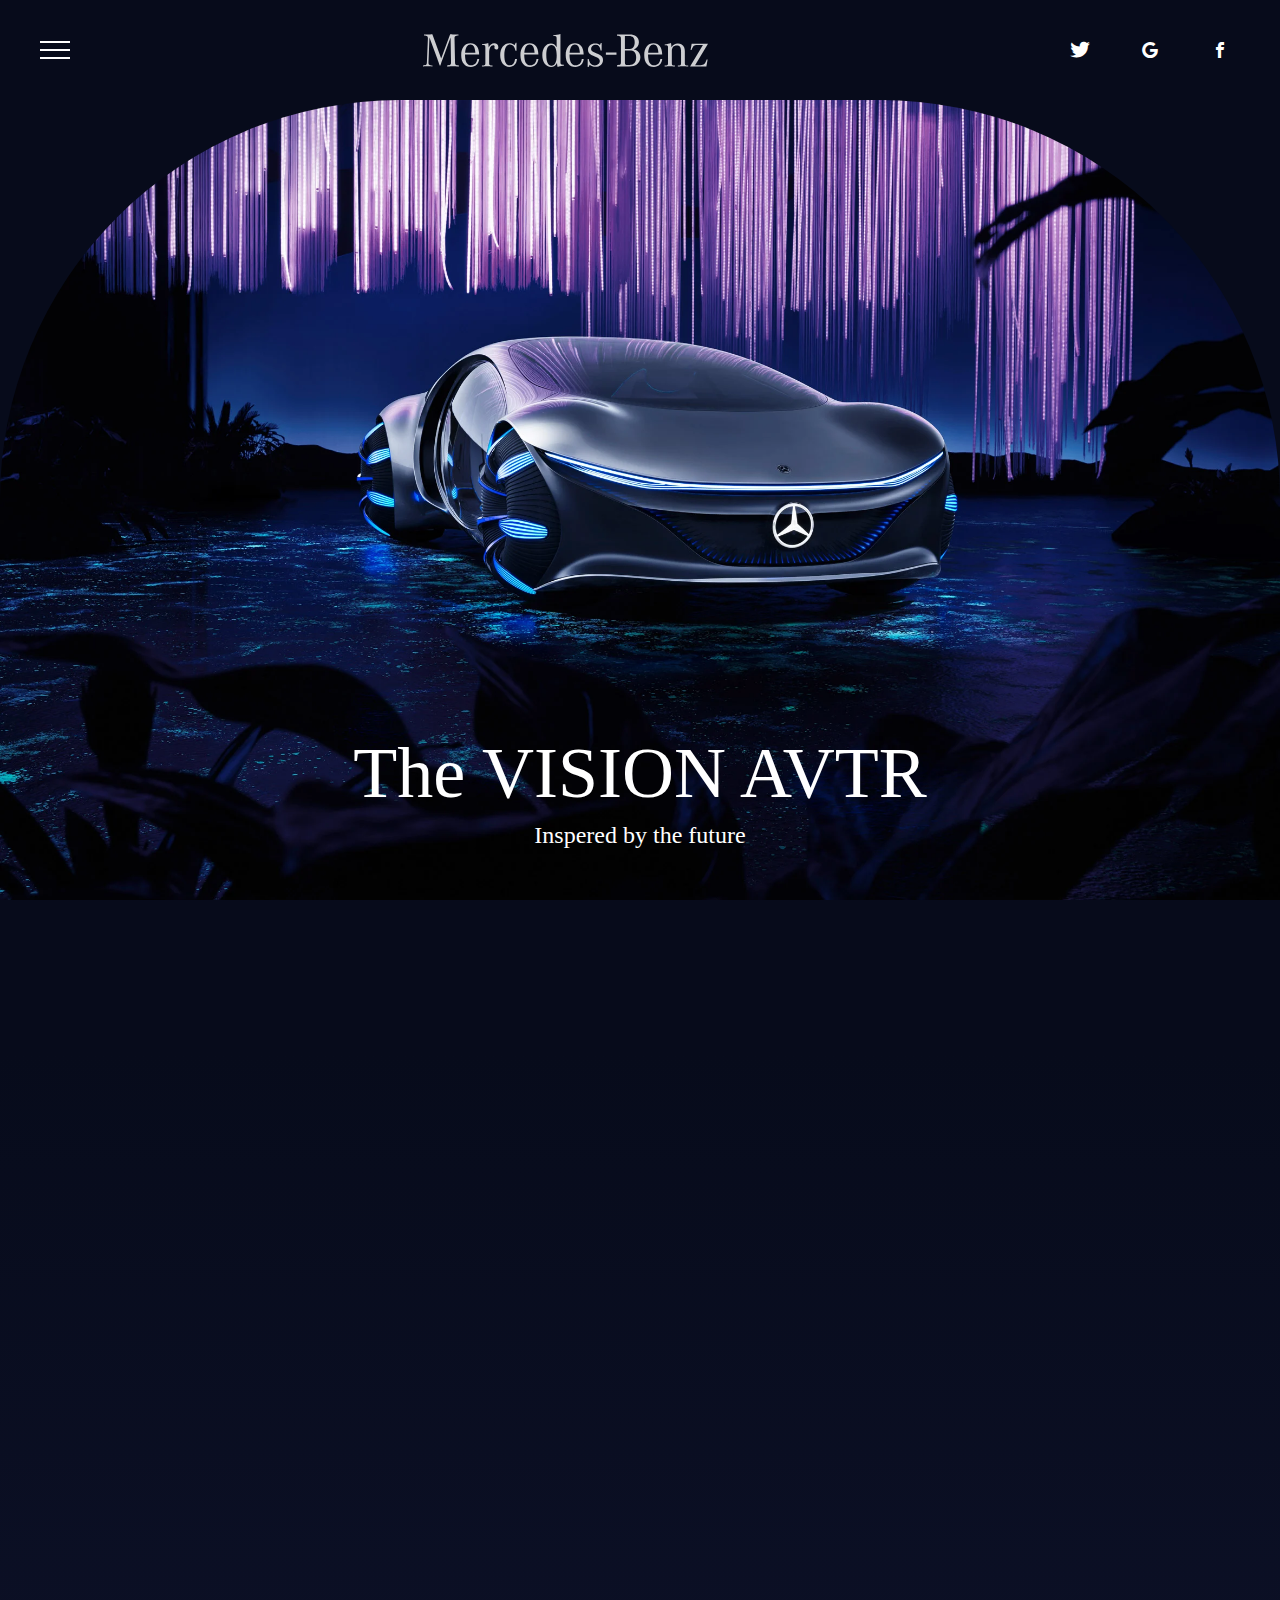
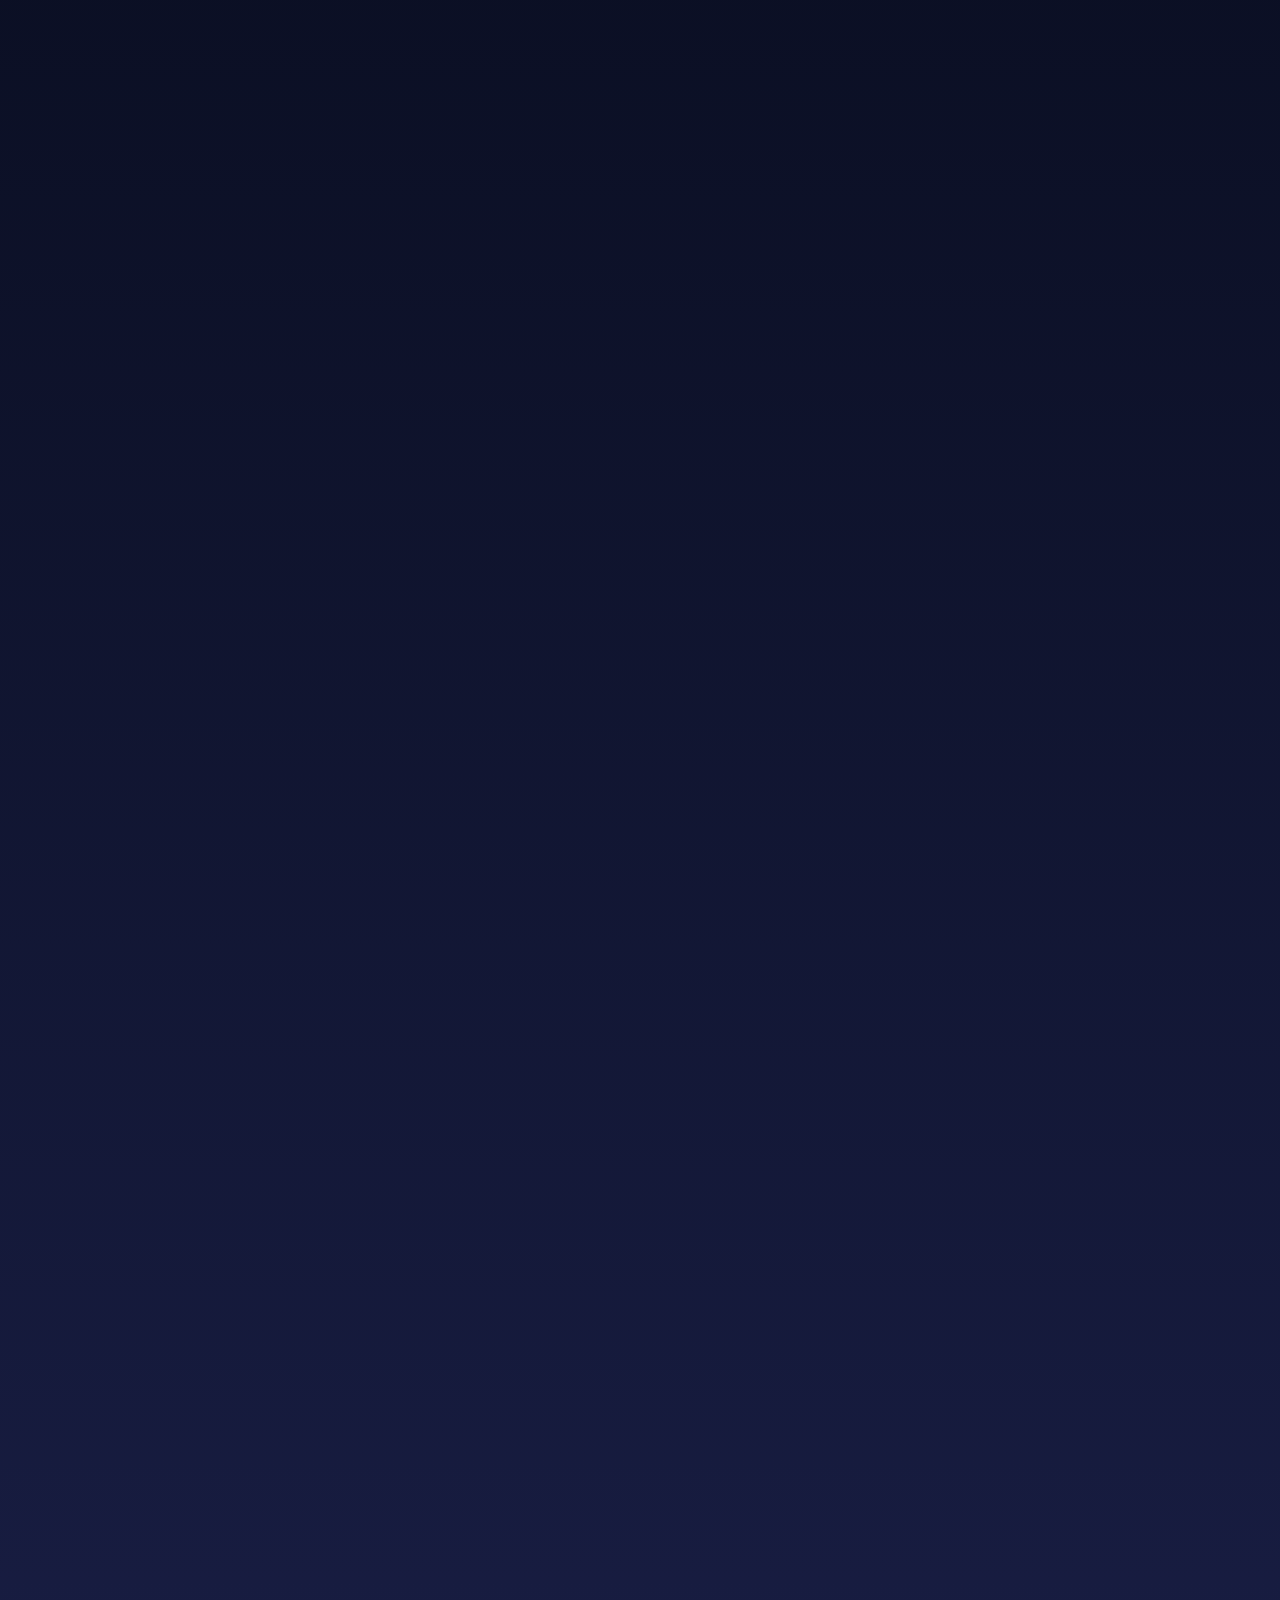
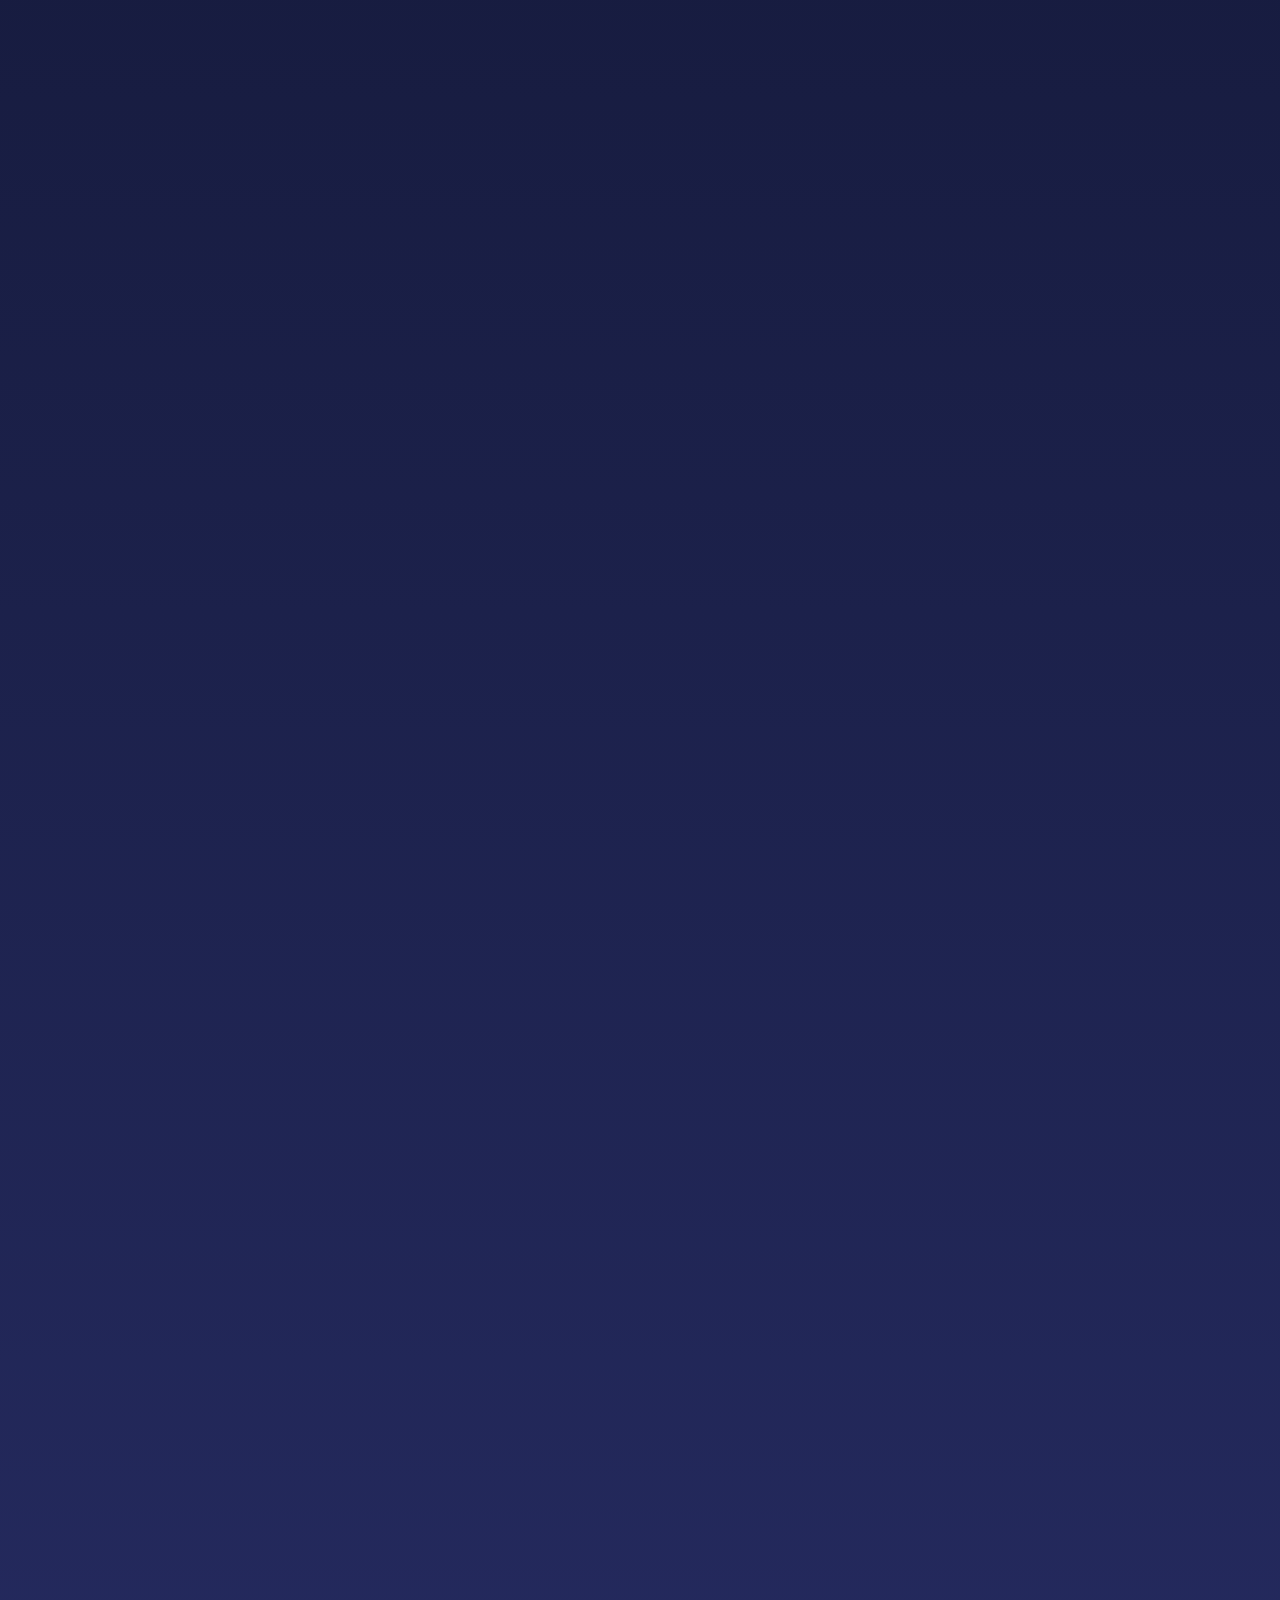
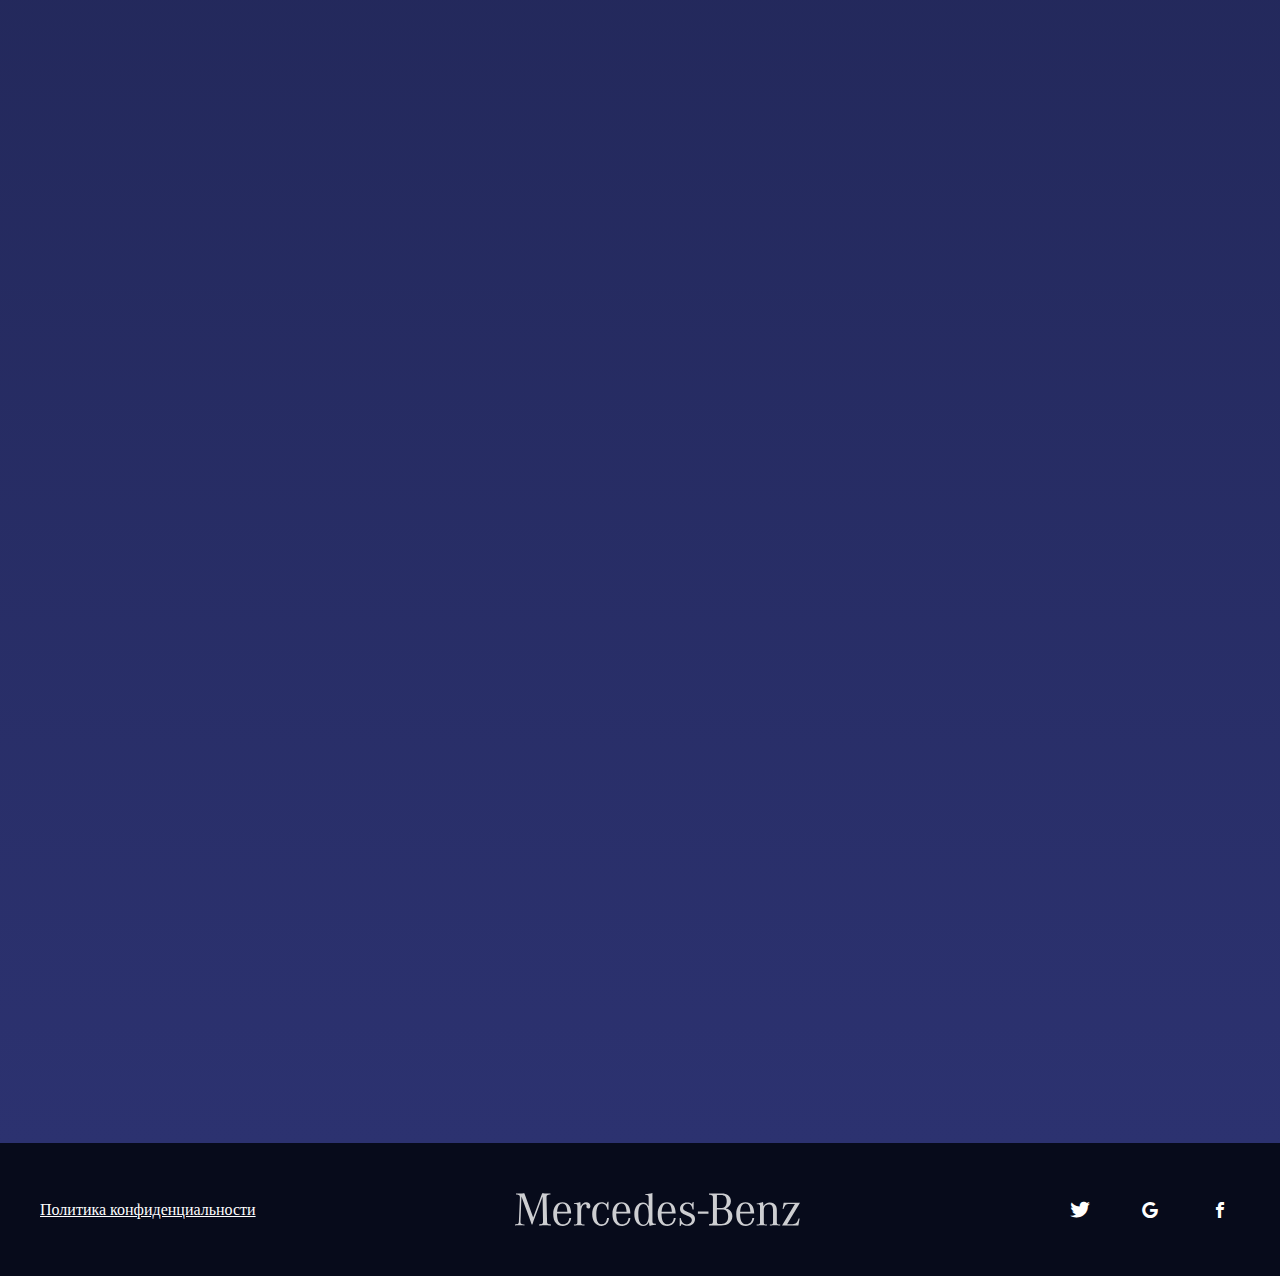
==== commit f4a752ac: "Add files via upload" ====
--- a/home.html
+++ b/home.html
@@ -6,7 +6,7 @@
 	<meta charset="UTF-8">
 	<meta name="format-detection" content="telephone=no">
 	<!-- <style>body{opacity: 0;}</style> -->
-	<link rel="stylesheet" href="css/style.min.css?_v=20240315132603">
+	<link rel="stylesheet" href="css/style.min.css?_v=20240401134611">
 	<link rel="shortcut icon" href="favicon.ico">
 	<!-- <meta name="robots" content="noindex, nofollow"> -->
 	<meta name="viewport" content="width=device-width, initial-scale=1.0">
@@ -56,7 +56,7 @@
 			<div class="page__inner">
 				<section class="page__concept concept">
 					<div class="concept__container">
-						<div class="concept__inner">
+						<div data-watch class="concept__inner">
 							<h2 class="concept__title title">Concept</h2>
 							<div class="concept__text text">
 								<p>
@@ -73,7 +73,7 @@
 				</section>
 				<section class="page__premier premier">
 					<div class="premier__container">
-						<div class="premier__content">
+						<div data-watch class="premier__content">
 							<h2 class="premier__title title">premier</h2>
 							<div class="premier__text text">
 								<p>
@@ -100,7 +100,7 @@
 							</div>
 							<button class="premier__button button button--more">More</button>
 						</div>
-						<div class="premier__info-block info-block">
+						<div data-watch class="premier__info-block info-block">
 							<div class="info-block__image">
 								<picture><source srcset="img/premier/4.webp" type="image/webp"><img src="img/premier/4.jpeg" alt="info-block__image"></picture>
 							</div>
@@ -114,7 +114,7 @@
 						</div>
 					</div>
 				</section>
-				<div class="page__video video">
+				<div data-watch class="page__video video">
 					<div class="video__container">
 						<div class="video__image">
 							<picture><source srcset="img/video/5.webp" type="image/webp"><img src="img/video/5.jpeg" alt="image-video"></picture>
@@ -124,14 +124,14 @@
 						</button>
 					</div>
 				</div>
-				<section class="page__interior interior">
+				<section data-watch class="page__interior interior">
 					<div class="interior__container">
 						<div class="interior__text text">
 							<h2 class="interior__title title">INTERIOR & EXTERIOR</h2>
-							<p>
+							<p data-watch>
 								Дизайн VISION AVTR – воплощение экологичности
 							</p>
-							<p>
+							<p data-watch>
 								Новаторская концепция VISION AVTR сочетает в себе экологичное взаимодействие дизайна
 								интерьера, экстерьера и UX. Весь
 								процесс проектирования был ориентирован на конкретный результат – неповторимый опыт
@@ -140,12 +140,12 @@
 								котором пассажиры имеют
 								биометрическую связь друг с другом, с транспортным средством и окружающим миром.
 							</p>
-							<p>
+							<p data-watch>
 								Боковое внешнее отверстие проходит через внутреннюю часть и создаёт бесконечную петлю,
 								прототипом которой стала
 								священная ​​связь между народом На'ви в фильме Аватар и их естественной средой обитания.
 							</p>
-							<p>
+							<p data-watch>
 								Также, благодаря удлиненному дизайну «One Bow» и органической философии дизайна, VISION
 								AVTR
 								демонстрирует радикально
@@ -161,7 +161,7 @@
 							</div>
 							<div class="interior__content-block content-block">
 								<div class="content-block__text text">
-									<p>
+									<p data-watch>
 										Лаконичным продолжением внешнего минималистичного дизайна являются передние
 										сиденья,
 										выполненные в очень органичной
@@ -180,7 +180,7 @@
 						</div>
 					</div>
 					<!-- Оболонка слайдера -->
-					<div class="interior__slider swiper">
+					<div data-watch class="interior__slider swiper">
 						<!-- Частина слайдера, що рухається -->
 						<div class="interior__wrapper swiper-wrapper">
 							<!-- Слайд -->
@@ -215,34 +215,34 @@
 				</section>
 				<div class="page__text-content text-content">
 					<div class="text-content__container">
-						<div class="text-content__text text">
-							<p>
+						<div data-watch class="text-content__text text">
+							<p data-watch>
 								Кроме того, центр управления располагается таким образом, что является легко доступным
 								как
 								для водителя, так и для
 								пассажира, а также и для пассажиров сзади.
 							</p>
-							<p>
+							<p data-watch>
 								Таким образом, VISION AVTR устанавливает тесную биометрическую связь с водителем и
 								помогает
 								повысить осведомленность об
 								окружающей ситуации.
 							</p>
 						</div>
-						<div class="text-content__text text">
-							<p>
+						<div data-watch class="text-content__text text">
+							<p data-watch>
 								Задняя часть сидений и внутренняя отделка крыши, выполнены из специальной ткани, которая
 								меняет цвет. В зависимости от
 								освещения текстиль может быть темно-синего или нежного светло-синего цвета.
 							</p>
-							<p>
+							<p data-watch>
 								Но кроме этого, экологичность салона электромобиля повышена с помощью вегетарианской
 								кожи
 								DINAMICA® – первой и
 								единственной микрофиброй, которая гарантирует экологическую эффективность на протяжении
 								всего производственного цикла.
 							</p>
-							<p>
+							<p data-watch>
 								DINAMICA® является переработанным материалом из старой одежды, тканей и пластиковых
 								бутылок
 								из ПЭТФ.
@@ -251,7 +251,7 @@
 					</div>
 				</div>
 				<div class="page__picture picture">
-					<picture><source srcset="img/picture-none-radius.webp" type="image/webp"><img src="img/picture-none-radius.jpg" alt=""></picture>
+					<picture><source srcset="img/picture-none-radius.webp" type="image/webp"><img data-watch src="img/picture-none-radius.jpg" alt=""></picture>
 				</div>
 			</div>
 		</main>
@@ -278,7 +278,7 @@
 			</div>
 		</div>
 	</div>
-	<script src="js/app.min.js?_v=20240315132603"></script>
+	<script src="js/app.min.js?_v=20240401134611"></script>
 </body>
 
 </html>--- a/css/style.min.css
+++ b/css/style.min.css
@@ -1 +1 @@
-@charset "UTF-8";@import url(https://fonts.googleapis.com/css?family=Roboto+Condensed:regular,700&display=swap);@font-face{font-family:icons;font-display:swap;src:url(../fonts/icons.woff2) format("woff2"),url(../fonts/icons.woff) format("woff");font-weight:400;font-style:normal}[class*=_icon-]:before{font-family:icons;font-style:normal;font-weight:400;font-variant:normal;text-transform:none;line-height:1;-webkit-font-smoothing:antialiased;-moz-osx-font-smoothing:grayscale}[class*=_icon-]:before{display:block}._icon-arrow-right:before{content:"\e904"}._icon-arrow-left:before{content:"\e905"}._icon-s-twitter:before{content:"\e900"}._icon-s-facebook:before{content:"\e903"}._icon-google:before{content:"\e902"}._icon-play:before{content:"\e901"}*{padding:0;margin:0;border:0}*,*::after,*::before{box-sizing:border-box}*::after,*::before{display:inline-block}body,html{height:100%;min-width:320px}body{color:#fff;line-height:1;font-family:RobotoCondensed;font-size:1rem;-ms-text-size-adjust:100%;-moz-text-size-adjust:100%;-webkit-text-size-adjust:100%;-webkit-font-smoothing:antialiased;-moz-osx-font-smoothing:grayscale}button,input,textarea{font-family:RobotoCondensed;font-size:inherit;line-height:inherit;color:inherit;background-color:transparent}input,textarea{width:100%}button,option,select{cursor:pointer}a{display:inline-block;color:inherit;text-decoration:none}ul li{list-style:none}img{vertical-align:top}h1,h2,h3,h4,h5,h6{font-weight:inherit;font-size:inherit}.lock body{overflow:hidden;touch-action:none;-ms-scroll-chaining:none;overscroll-behavior:none}.wrapper{min-height:100%;display:flex;flex-direction:column;overflow:hidden}@supports (overflow:clip){.wrapper{overflow:clip}}.wrapper > main{flex:1 1 auto}.wrapper > *{min-width:0}[class*=__container]{max-width:76.875rem;margin:0 auto;padding:0 .9375rem}.menu__body{position:fixed;width:100%;height:100%;left:-100%;top:0;overflow:auto;padding:7.5rem .9375rem .9375rem;background-color:#070b1b;transition:left .3s}.menu__body::before{content:"";position:fixed;width:100%;left:-100%;top:0;transition:left .3s;z-index:2;border-bottom:.0625rem solid #fff}.menu-open .menu__body{left:0}.menu-open .menu__body::before{left:0}.menu__list{display:flex;flex-direction:column;row-gap:1.25rem}.menu__link{transition:all .3s ease-in-out;text-transform:uppercase;font-size:1.375rem;line-height:1.2;color:#e805ed}.icon-menu{display:block;position:relative;width:1.875rem;height:1.125rem;z-index:5}.icon-menu span,.icon-menu::after,.icon-menu::before{content:"";transition:all .3s ease 0s;right:0;position:absolute;width:100%;height:.125rem;background-color:#fff}.icon-menu::before{top:0}.icon-menu::after{bottom:0}.icon-menu span{top:calc(50% - .0625rem)}.menu-open .icon-menu span{width:0}.menu-open .icon-menu::before{top:calc(50% - .0625rem);-webkit-transform:rotate(-45deg);transform:rotate(-45deg)}.menu-open .icon-menu::after{bottom:calc(50% - .0625rem);-webkit-transform:rotate(45deg);transform:rotate(45deg)}body::after{content:"";background-color:rgba(0,0,0,.5);position:fixed;width:100%;height:100%;top:0;left:0;opacity:0;transition:opacity .8s ease 0s;pointer-events:none;z-index:149}.popup-show body::after{opacity:1}.popup{position:fixed;top:0;left:0;bottom:0;right:0;padding:30px 10px;transition:visibility .8s ease 0s;visibility:hidden;pointer-events:none}.popup_show{z-index:150;visibility:visible;overflow:auto;pointer-events:auto}.popup_show .popup__content{visibility:visible;-webkit-transform:scale(1);transform:scale(1);background:#070b1b linear-gradient(180deg,#070b1b 0,#2c3270 100%);display:flex;flex-direction:column;row-gap:1.5625rem}.popup__wrapper{display:flex;flex-direction:column;align-items:center;min-height:100%;flex:1 1 auto;width:100%;display:flex;justify-content:center}.popup__content{visibility:hidden;-webkit-transform:scale(0);transform:scale(0);transition:-webkit-transform .3s ease 0s;transition:transform .3s ease 0s;transition:transform .3s ease 0s,-webkit-transform .3s ease 0s;background-color:#eee;padding:20px;width:100%;max-width:900px;border-radius:20px}.lock .popup__content{visibility:visible}.popup_show .popup__close{color:#e805ed;font-size:1.5rem;font-weight:700;text-align:right}.popup__text iframe{width:100%;min-height:25rem}.ibg{width:100%;height:100%;-o-object-fit:cover;object-fit:cover}.ibg--top{-o-object-position:top;object-position:top}.ibg--bottom{-o-object-position:bottom;object-position:bottom}.ibg--left{-o-object-position:left;object-position:left}.ibg--right{-o-object-position:right;object-position:right}.ibg--contain{-o-object-fit:contain;object-fit:contain}.title{font-family:"Corporate A";font-size:1.125rem;line-height:1.2;text-transform:uppercase;color:#e805ed}.text{line-height:1.2}.text p:not(:last-child){margin-bottom:1.25rem}.button{border:.0625rem solid #e805ed;display:flex;justify-content:center;align-items:center;gap:.75rem;color:#e805ed;transition:all .3s ease-in-out;width:100%;font-weight:700;font-size:1.125rem;font-family:"Corporate A";line-height:1.2;padding:.8125rem}.button--play{cursor:pointer}.button--play::before{transition:all .3s ease-in-out;font-size:1.3125rem;color:#e805ed}.action-social{display:flex;align-items:center;flex-wrap:wrap;z-index:2;row-gap:.3125rem}.action-social__link{width:2.5rem;height:2.5rem;border-radius:50%;display:flex;justify-content:center;align-items:center;background-color:transparent;transition:all .3s ease-in-out}.action-social__link:first-child::before{font-size:1.625rem}.header{position:absolute;left:0;width:100%;background-color:#070b1b;z-index:50}.header__container{display:flex;justify-content:space-between;align-items:center;-webkit-column-gap:1.25rem;-moz-column-gap:1.25rem;column-gap:1.25rem}.header._header-scroll{position:fixed;top:-200%;transition:all .3s ease-in-out}.header._header-show{transition:all .3s ease-in-out;top:0}.header__logo{position:relative;z-index:2;aspect-ratio:285/33;-o-object-fit:cover;object-fit:cover}.footer{background-color:#070b1b}.footer__container{display:flex;justify-content:space-between;align-items:center;-webkit-column-gap:1.5625rem;-moz-column-gap:1.5625rem;column-gap:1.5625rem;flex-wrap:wrap;row-gap:1.875rem}.footer__policy{line-height:1.2;text-decoration:underline;transition:all .3s ease-in-out}.footer__logo img{aspect-ratio:285/33;-o-object-fit:cover;object-fit:cover}.page__inner{background:#070b1b linear-gradient(180deg,#070b1b 0,#2c3270 100%)}.concept__inner{display:flex;flex-direction:column;row-gap:1.5625rem}.concept__image img{aspect-ratio:870/500;-o-object-fit:cover;object-fit:cover;width:100%}.premier__container{display:flex}.premier__content > *{margin-bottom:1.5625rem}.premier__content > *:last-child{margin-bottom:0}.premier__image img{aspect-ratio:570/400;-o-object-fit:cover;object-fit:cover;width:100%}.info-block > *{margin-bottom:1.5625rem}.info-block > *:last-child{margin-bottom:0}.info-block__image img{aspect-ratio:570/664;-o-object-fit:cover;object-fit:cover;width:100%;border-radius:var(--border-tl) 0 0 0}.video__container > *{margin-bottom:1.5625rem}.video__container > *:last-child{margin-bottom:0}.video__image img{aspect-ratio:1200/600;-o-object-fit:cover;object-fit:cover;width:100%;border-radius:var(--border-tl) 0 0 0}.interior__container{display:flex}.interior__title:not(:last-child){margin-bottom:1.5625rem}.interior__image img{aspect-ratio:900/450;-o-object-fit:cover;object-fit:cover;width:100%}.interior__slide{max-width:28.125rem}.interior__slide img{aspect-ratio:450/280;-o-object-fit:cover;object-fit:cover;width:100%}.content-block{display:flex}.content-block__image img{aspect-ratio:330/205;-o-object-fit:cover;object-fit:cover;width:100%;border-radius:var(--border-tl) 0 var(--border-tr) 0}.swiper-button{display:none}.swiper-button-next::before,.swiper-button-prev::before{color:#e805ed;font-size:.490625rem}.picture img{aspect-ratio:1920/900;-o-object-fit:cover;object-fit:cover;width:100%;border-radius:var(--border-tl) var(--border-tr) 0 0}.text-content__container{display:flex;justify-content:center;align-items:flex-start;flex-wrap:wrap;row-gap:1.5625rem}.hero{position:relative;background-color:#070b1b}.hero__image{position:absolute;top:0;left:0;aspect-ratio:1920/800;width:100%;height:100%}.hero img{width:100%;-o-object-fit:cover;object-fit:cover;border-radius:var(--border-tl) var(--border-tr) 0 0}.hero__container{display:flex;flex-direction:column;justify-content:flex-end;text-align:center;gap:.3125rem;position:relative;z-index:2}.hero__title{font-family:"Corporate A";line-height:1.2}.hero__label{font-size:1.5rem;line-height:1.2}.swiper{overflow:hidden;display:flex;flex-direction:column;row-gap:25px}.swiper-initialized{touch-action:pan-y}.swiper-wrapper{width:100%;height:100%;box-sizing:content-box;display:flex;position:relative}.swiper-vertical .swiper-wrapper{flex-direction:column}.swiper-autoheight .swiper-wrapper{align-items:flex-start}.swiper-initialized .swiper-slide{flex-shrink:0}.swiper-android .swiper-slide,.swiper-android .swiper-wrapper{-webkit-transform:translate3d(0,0,0);transform:translate3d(0,0,0)}.swiper-button-lock{display:none!important}@media (min-width:47.99875em){.menu__body::before{height:6.25rem}.header__container{min-height:6.25rem}.header__logo{max-width:17.8125rem}.footer__logo img{max-width:17.8125rem}.page__hero{margin-top:6.25rem}.premier__content{flex:1 1 50%}.info-block{flex:1 1 50%}.interior__text{flex:1 0 15.9375rem}.interior__block{flex:1 1 56.25rem}.swiper-button{align-self:center;display:flex}.text-content__text{flex:0 0 16.25rem;width:16.25rem}}@media (min-width:47.99875em) and (min-width:76.875em){.swiper-button{-webkit-column-gap:3.75rem;-moz-column-gap:3.75rem;column-gap:3.75rem}}@media (min-width:61.99875em){.concept__container{display:flex;justify-content:flex-end}.concept__inner{flex:0 1 54.375rem;width:54.375rem}.content-block{justify-content:space-between}.content-block__text{flex:0 1 15.9375rem;max-width:15.9375rem}.content-block__image{flex:0 1 20.625rem;width:27.5%}}@media (min-width:76.875em){.menu__body{width:30%}.action-social{-webkit-column-gap:1.875rem;-moz-column-gap:1.875rem;column-gap:1.875rem}.page__hero{padding-bottom:9.375rem}.page__concept{margin-bottom:9.375rem}.page__premier{margin-bottom:9.375rem}.page__video{margin-bottom:9.375rem}.page__interior{margin-bottom:9.375rem}.page__picture:not(:last-child){margin-bottom:9.375rem}.page__text-content{margin-bottom:9.375rem}.premier__container{-webkit-column-gap:3.75rem;-moz-column-gap:3.75rem;column-gap:3.75rem}.info-block__image img{--border-tl:18.75rem}.video__image img{--border-tl:18.75rem}.interior__container{-webkit-column-gap:2.8125rem;-moz-column-gap:2.8125rem;column-gap:2.8125rem}.interior__container{margin-bottom:9.375rem}.interior__image:not(:last-child){margin-bottom:5.875rem}.content-block__image img{--border-tl:6.5625rem}.content-block__image img{--border-tr:6.5625rem}.picture img{--border-tl:28.125rem}.picture img{--border-tr:28.125rem}.text-content__container{-webkit-column-gap:3.8125rem;-moz-column-gap:3.8125rem;column-gap:3.8125rem}.hero img{height:50rem}.hero img{--border-tl:25rem}.hero img{--border-tr:25rem}.hero__container{min-height:50rem}.hero__container{padding-bottom:3.125rem}.hero__title{font-size:4.5rem}}@media (min-width:120em){.footer__container{padding-top:8.125rem}.footer__container{padding-bottom:8.125rem}}@media (max-width:30em){.info-block__image img{--border-tl:0.0000000625rem}.video__image img{--border-tl:0.0000000625rem}.content-block__image img{--border-tl:0.0000000625rem}.content-block__image img{--border-tr:0.0000000625rem}.picture img{--border-tl:0.0000000625rem}.picture img{--border-tr:0.0000000625rem}.hero img{--border-tl:0.0000000625rem}.hero img{--border-tr:0.0000000625rem}}@media (max-width:20em){.menu__body::before{height:4.375rem}.action-social{-webkit-column-gap:.9375rem;-moz-column-gap:.9375rem;column-gap:.9375rem}.header__container{min-height:4.375rem}.header__logo{max-width:13.75rem}.footer__logo img{max-width:10.625rem}.page__hero{margin-top:5.625rem}.page__hero{padding-bottom:2.5rem}.page__concept{margin-bottom:2.5rem}.page__premier{margin-bottom:2.5rem}.page__video{margin-bottom:2.5rem}.page__interior{margin-bottom:2.5rem}.page__picture:not(:last-child){margin-bottom:2.5rem}.page__text-content{margin-bottom:2.5rem}.premier__container{-webkit-column-gap:1.25rem;-moz-column-gap:1.25rem;column-gap:1.25rem}.interior__container{-webkit-column-gap:.9375rem;-moz-column-gap:.9375rem;column-gap:.9375rem}.interior__container{margin-bottom:2.5rem}.interior__image:not(:last-child){margin-bottom:1.875rem}.text-content__container{-webkit-column-gap:1.3125rem;-moz-column-gap:1.3125rem;column-gap:1.3125rem}.hero img{height:25rem}.hero__container{min-height:25rem}.hero__container{padding-bottom:1.5625rem}.hero__title{font-size:2.25rem}}@media (max-width:76.875em){.footer__container{padding-top:2.5rem}.footer__container{padding-bottom:2.5rem}}@media (max-width:61.99875em){.content-block{flex-direction:column;row-gap:1.875rem}}@media (max-width:47.99875em){.menu__body{display:flex;flex-direction:column}.menu__list{flex-grow:1}.premier__container{flex-direction:column;row-gap:3.125rem}.interior__container{flex-direction:column;row-gap:1.875rem}.text-content__container{flex-direction:column}}@media (max-width:29.99875em){.menu__link{font-size:1.75rem;padding-top:.3125rem;padding-bottom:.3125rem}.footer__container{flex-direction:column-reverse}}@media (max-width:29.99875em) and (max-width:20em){.footer__container{padding-top:.9375rem}.footer__container{padding-bottom:.9375rem}.footer__container{row-gap:1.25rem}}@media (min-width:47.99875em) and (max-width:76.875em){.menu__body{width:40%}}@media (min-width:20em) and (max-width:47.99875em){@supports (height:clamp(4.375rem ,3.0356544935rem + 6.6967275325vw ,6.25rem)){.menu__body::before{height:clamp(4.375rem ,3.0356544935rem + 6.6967275325vw ,6.25rem)}}@supports not (height:clamp(4.375rem ,3.0356544935rem + 6.6967275325vw ,6.25rem)){.menu__body::before{height:calc(4.375rem + 1.875 * (100vw - 20rem)/ 27.99875)}}@supports (min-height:clamp(4.375rem ,3.0356544935rem + 6.6967275325vw ,6.25rem)){.header__container{min-height:clamp(4.375rem ,3.0356544935rem + 6.6967275325vw ,6.25rem)}}@supports not (min-height:clamp(4.375rem ,3.0356544935rem + 6.6967275325vw ,6.25rem)){.header__container{min-height:calc(4.375rem + 1.875 * (100vw - 20rem)/ 27.99875)}}@supports (max-width:clamp(13.75rem ,10.8480847359rem + 14.5095763204vw ,17.8125rem)){.header__logo{max-width:clamp(13.75rem ,10.8480847359rem + 14.5095763204vw ,17.8125rem)}}@supports not (max-width:clamp(13.75rem ,10.8480847359rem + 14.5095763204vw ,17.8125rem)){.header__logo{max-width:calc(13.75rem + 4.0625 * (100vw - 20rem)/ 27.99875)}}@supports (max-width:clamp(10.625rem ,5.4908422251rem + 25.6707888745vw ,17.8125rem)){.footer__logo img{max-width:clamp(10.625rem ,5.4908422251rem + 25.6707888745vw ,17.8125rem)}}@supports not (max-width:clamp(10.625rem ,5.4908422251rem + 25.6707888745vw ,17.8125rem)){.footer__logo img{max-width:calc(10.625rem + 7.1875 * (100vw - 20rem)/ 27.99875)}}@supports (margin-top:clamp(5.625rem ,5.1785514978rem + 2.2322425108vw ,6.25rem)){.page__hero{margin-top:clamp(5.625rem ,5.1785514978rem + 2.2322425108vw ,6.25rem)}}@supports not (margin-top:clamp(5.625rem ,5.1785514978rem + 2.2322425108vw ,6.25rem)){.page__hero{margin-top:calc(5.625rem + .625 * (100vw - 20rem)/ 27.99875)}}}@media (min-width:20em) and (max-width:76.875em){@supports ((-moz-column-gap:clamp(0.9375rem ,0.6078296703rem + 1.6483516484vw ,1.875rem)) or (column-gap:clamp(0.9375rem ,0.6078296703rem + 1.6483516484vw ,1.875rem))){.action-social{-webkit-column-gap:clamp(.9375rem ,.6078296703rem + 1.6483516484vw ,1.875rem);-moz-column-gap:clamp(.9375rem ,.6078296703rem + 1.6483516484vw ,1.875rem);column-gap:clamp(.9375rem ,.6078296703rem + 1.6483516484vw ,1.875rem)}}@supports not ((-moz-column-gap:clamp(0.9375rem ,0.6078296703rem + 1.6483516484vw ,1.875rem)) or (column-gap:clamp(0.9375rem ,0.6078296703rem + 1.6483516484vw ,1.875rem))){.action-social{-webkit-column-gap:calc(.9375rem + .9375 * (100vw - 20rem)/ 56.875);-moz-column-gap:calc(.9375rem + .9375 * (100vw - 20rem)/ 56.875);column-gap:calc(.9375rem + .9375 * (100vw - 20rem)/ 56.875)}}@supports (padding-bottom:clamp(2.5rem ,0.0824175824rem + 12.0879120879vw ,9.375rem)){.page__hero{padding-bottom:clamp(2.5rem ,.0824175824rem + 12.0879120879vw ,9.375rem)}}@supports not (padding-bottom:clamp(2.5rem ,0.0824175824rem + 12.0879120879vw ,9.375rem)){.page__hero{padding-bottom:calc(2.5rem + 6.875 * (100vw - 20rem)/ 56.875)}}@supports (margin-bottom:clamp(2.5rem ,0.0824175824rem + 12.0879120879vw ,9.375rem)){.page__concept{margin-bottom:clamp(2.5rem ,.0824175824rem + 12.0879120879vw ,9.375rem)}}@supports not (margin-bottom:clamp(2.5rem ,0.0824175824rem + 12.0879120879vw ,9.375rem)){.page__concept{margin-bottom:calc(2.5rem + 6.875 * (100vw - 20rem)/ 56.875)}}@supports (margin-bottom:clamp(2.5rem ,0.0824175824rem + 12.0879120879vw ,9.375rem)){.page__premier{margin-bottom:clamp(2.5rem ,.0824175824rem + 12.0879120879vw ,9.375rem)}}@supports not (margin-bottom:clamp(2.5rem ,0.0824175824rem + 12.0879120879vw ,9.375rem)){.page__premier{margin-bottom:calc(2.5rem + 6.875 * (100vw - 20rem)/ 56.875)}}@supports (margin-bottom:clamp(2.5rem ,0.0824175824rem + 12.0879120879vw ,9.375rem)){.page__video{margin-bottom:clamp(2.5rem ,.0824175824rem + 12.0879120879vw ,9.375rem)}}@supports not (margin-bottom:clamp(2.5rem ,0.0824175824rem + 12.0879120879vw ,9.375rem)){.page__video{margin-bottom:calc(2.5rem + 6.875 * (100vw - 20rem)/ 56.875)}}@supports (margin-bottom:clamp(2.5rem ,0.0824175824rem + 12.0879120879vw ,9.375rem)){.page__interior{margin-bottom:clamp(2.5rem ,.0824175824rem + 12.0879120879vw ,9.375rem)}}@supports not (margin-bottom:clamp(2.5rem ,0.0824175824rem + 12.0879120879vw ,9.375rem)){.page__interior{margin-bottom:calc(2.5rem + 6.875 * (100vw - 20rem)/ 56.875)}}@supports (margin-bottom:clamp(2.5rem ,0.0824175824rem + 12.0879120879vw ,9.375rem)){.page__picture:not(:last-child){margin-bottom:clamp(2.5rem ,.0824175824rem + 12.0879120879vw ,9.375rem)}}@supports not (margin-bottom:clamp(2.5rem ,0.0824175824rem + 12.0879120879vw ,9.375rem)){.page__picture:not(:last-child){margin-bottom:calc(2.5rem + 6.875 * (100vw - 20rem)/ 56.875)}}@supports (margin-bottom:clamp(2.5rem ,0.0824175824rem + 12.0879120879vw ,9.375rem)){.page__text-content{margin-bottom:clamp(2.5rem ,.0824175824rem + 12.0879120879vw ,9.375rem)}}@supports not (margin-bottom:clamp(2.5rem ,0.0824175824rem + 12.0879120879vw ,9.375rem)){.page__text-content{margin-bottom:calc(2.5rem + 6.875 * (100vw - 20rem)/ 56.875)}}@supports ((-moz-column-gap:clamp(1.25rem ,0.3708791209rem + 4.3956043956vw ,3.75rem)) or (column-gap:clamp(1.25rem ,0.3708791209rem + 4.3956043956vw ,3.75rem))){.premier__container{-webkit-column-gap:clamp(1.25rem ,.3708791209rem + 4.3956043956vw ,3.75rem);-moz-column-gap:clamp(1.25rem ,.3708791209rem + 4.3956043956vw ,3.75rem);column-gap:clamp(1.25rem ,.3708791209rem + 4.3956043956vw ,3.75rem)}}@supports not ((-moz-column-gap:clamp(1.25rem ,0.3708791209rem + 4.3956043956vw ,3.75rem)) or (column-gap:clamp(1.25rem ,0.3708791209rem + 4.3956043956vw ,3.75rem))){.premier__container{-webkit-column-gap:calc(1.25rem + 2.5 * (100vw - 20rem)/ 56.875);-moz-column-gap:calc(1.25rem + 2.5 * (100vw - 20rem)/ 56.875);column-gap:calc(1.25rem + 2.5 * (100vw - 20rem)/ 56.875)}}@supports ((-moz-column-gap:clamp(0.9375rem ,0.2781593407rem + 3.2967032967vw ,2.8125rem)) or (column-gap:clamp(0.9375rem ,0.2781593407rem + 3.2967032967vw ,2.8125rem))){.interior__container{-webkit-column-gap:clamp(.9375rem ,.2781593407rem + 3.2967032967vw ,2.8125rem);-moz-column-gap:clamp(.9375rem ,.2781593407rem + 3.2967032967vw ,2.8125rem);column-gap:clamp(.9375rem ,.2781593407rem + 3.2967032967vw ,2.8125rem)}}@supports not ((-moz-column-gap:clamp(0.9375rem ,0.2781593407rem + 3.2967032967vw ,2.8125rem)) or (column-gap:clamp(0.9375rem ,0.2781593407rem + 3.2967032967vw ,2.8125rem))){.interior__container{-webkit-column-gap:calc(.9375rem + 1.875 * (100vw - 20rem)/ 56.875);-moz-column-gap:calc(.9375rem + 1.875 * (100vw - 20rem)/ 56.875);column-gap:calc(.9375rem + 1.875 * (100vw - 20rem)/ 56.875)}}@supports (margin-bottom:clamp(2.5rem ,0.0824175824rem + 12.0879120879vw ,9.375rem)){.interior__container{margin-bottom:clamp(2.5rem ,.0824175824rem + 12.0879120879vw ,9.375rem)}}@supports not (margin-bottom:clamp(2.5rem ,0.0824175824rem + 12.0879120879vw ,9.375rem)){.interior__container{margin-bottom:calc(2.5rem + 6.875 * (100vw - 20rem)/ 56.875)}}@supports (margin-bottom:clamp(1.875rem ,0.4684065934rem + 7.032967033vw ,5.875rem)){.interior__image:not(:last-child){margin-bottom:clamp(1.875rem ,.4684065934rem + 7.032967033vw ,5.875rem)}}@supports not (margin-bottom:clamp(1.875rem ,0.4684065934rem + 7.032967033vw ,5.875rem)){.interior__image:not(:last-child){margin-bottom:calc(1.875rem + 4 * (100vw - 20rem)/ 56.875)}}@supports ((-moz-column-gap:clamp(1.3125rem ,0.4333791209rem + 4.3956043956vw ,3.8125rem)) or (column-gap:clamp(1.3125rem ,0.4333791209rem + 4.3956043956vw ,3.8125rem))){.text-content__container{-webkit-column-gap:clamp(1.3125rem ,.4333791209rem + 4.3956043956vw ,3.8125rem);-moz-column-gap:clamp(1.3125rem ,.4333791209rem + 4.3956043956vw ,3.8125rem);column-gap:clamp(1.3125rem ,.4333791209rem + 4.3956043956vw ,3.8125rem)}}@supports not ((-moz-column-gap:clamp(1.3125rem ,0.4333791209rem + 4.3956043956vw ,3.8125rem)) or (column-gap:clamp(1.3125rem ,0.4333791209rem + 4.3956043956vw ,3.8125rem))){.text-content__container{-webkit-column-gap:calc(1.3125rem + 2.5 * (100vw - 20rem)/ 56.875);-moz-column-gap:calc(1.3125rem + 2.5 * (100vw - 20rem)/ 56.875);column-gap:calc(1.3125rem + 2.5 * (100vw - 20rem)/ 56.875)}}@supports (height:clamp(25rem ,16.2087912088rem + 43.956043956vw ,50rem)){.hero img{height:clamp(25rem ,16.2087912088rem + 43.956043956vw ,50rem)}}@supports not (height:clamp(25rem ,16.2087912088rem + 43.956043956vw ,50rem)){.hero img{height:calc(25rem + 25 * (100vw - 20rem)/ 56.875)}}@supports (min-height:clamp(25rem ,16.2087912088rem + 43.956043956vw ,50rem)){.hero__container{min-height:clamp(25rem ,16.2087912088rem + 43.956043956vw ,50rem)}}@supports not (min-height:clamp(25rem ,16.2087912088rem + 43.956043956vw ,50rem)){.hero__container{min-height:calc(25rem + 25 * (100vw - 20rem)/ 56.875)}}@supports (padding-bottom:clamp(1.5625rem ,1.0130494505rem + 2.7472527473vw ,3.125rem)){.hero__container{padding-bottom:clamp(1.5625rem ,1.0130494505rem + 2.7472527473vw ,3.125rem)}}@supports not (padding-bottom:clamp(1.5625rem ,1.0130494505rem + 2.7472527473vw ,3.125rem)){.hero__container{padding-bottom:calc(1.5625rem + 1.5625 * (100vw - 20rem)/ 56.875)}}@supports (font-size:clamp(2.25rem ,1.4587912088rem + 3.956043956vw ,4.5rem)){.hero__title{font-size:clamp(2.25rem ,1.4587912088rem + 3.956043956vw ,4.5rem)}}@supports not (font-size:clamp(2.25rem ,1.4587912088rem + 3.956043956vw ,4.5rem)){.hero__title{font-size:calc(2.25rem + 2.25 * (100vw - 20rem)/ 56.875)}}}@media (min-width:76.875em) and (max-width:120em){@supports (padding-top:clamp(2.5rem ,-7.527173913rem + 13.0434782609vw ,8.125rem)){.footer__container{padding-top:clamp(2.5rem ,-7.527173913rem + 13.0434782609vw ,8.125rem)}}@supports not (padding-top:clamp(2.5rem ,-7.527173913rem + 13.0434782609vw ,8.125rem)){.footer__container{padding-top:calc(2.5rem + 5.625 * (100vw - 76.875rem)/ 43.125)}}@supports (padding-bottom:clamp(2.5rem ,-7.527173913rem + 13.0434782609vw ,8.125rem)){.footer__container{padding-bottom:clamp(2.5rem ,-7.527173913rem + 13.0434782609vw ,8.125rem)}}@supports not (padding-bottom:clamp(2.5rem ,-7.527173913rem + 13.0434782609vw ,8.125rem)){.footer__container{padding-bottom:calc(2.5rem + 5.625 * (100vw - 76.875rem)/ 43.125)}}}@media (max-width:29.99875em) and (min-width:29.99875em){.footer__container{padding-top:2.5rem}.footer__container{padding-bottom:2.5rem}.footer__container{row-gap:1.875rem}}@media (max-width:29.99875em) and (min-width:20em) and (max-width:29.99875em){@supports (padding-top:clamp(0.9375rem ,-2.1878906738rem + 15.6269533692vw ,2.5rem)){.footer__container{padding-top:clamp(.9375rem ,-2.1878906738rem + 15.6269533692vw ,2.5rem)}}@supports not (padding-top:clamp(0.9375rem ,-2.1878906738rem + 15.6269533692vw ,2.5rem)){.footer__container{padding-top:calc(.9375rem + 1.5625 * (100vw - 20rem)/ 9.99875)}}@supports (padding-bottom:clamp(0.9375rem ,-2.1878906738rem + 15.6269533692vw ,2.5rem)){.footer__container{padding-bottom:clamp(.9375rem ,-2.1878906738rem + 15.6269533692vw ,2.5rem)}}@supports not (padding-bottom:clamp(0.9375rem ,-2.1878906738rem + 15.6269533692vw ,2.5rem)){.footer__container{padding-bottom:calc(.9375rem + 1.5625 * (100vw - 20rem)/ 9.99875)}}@supports (row-gap:clamp(1.25rem ,-0.0001562695rem + 6.2507813477vw ,1.875rem)){.footer__container{row-gap:clamp(1.25rem ,-.0001562695rem + 6.2507813477vw ,1.875rem)}}@supports not (row-gap:clamp(1.25rem ,-0.0001562695rem + 6.2507813477vw ,1.875rem)){.footer__container{row-gap:calc(1.25rem + .625 * (100vw - 20rem)/ 9.99875)}}}@media (min-width:30em) and (max-width:76.875em){@supports (--border-tl:clamp(0.0000000625rem ,-11.9999998975rem + 39.9999998667vw ,18.75rem)){.info-block__image img{--border-tl:clamp( 0.0000000625rem , -11.9999998975rem  +  39.9999998667vw , 18.75rem )}}@supports not (--border-tl:clamp(0.0000000625rem ,-11.9999998975rem + 39.9999998667vw ,18.75rem)){.info-block__image img{--border-tl:calc(0.0000000625rem + 18.7499999375 * (100vw - 30rem) / 46.875)}}@supports (--border-tl:clamp(0.0000000625rem ,-11.9999998975rem + 39.9999998667vw ,18.75rem)){.video__image img{--border-tl:clamp( 0.0000000625rem , -11.9999998975rem  +  39.9999998667vw , 18.75rem )}}@supports not (--border-tl:clamp(0.0000000625rem ,-11.9999998975rem + 39.9999998667vw ,18.75rem)){.video__image img{--border-tl:calc(0.0000000625rem + 18.7499999375 * (100vw - 30rem) / 46.875)}}@supports (--border-tl:clamp(0.0000000625rem ,-4.1999998975rem + 13.9999998667vw ,6.5625rem)){.content-block__image img{--border-tl:clamp( 0.0000000625rem , -4.1999998975rem  +  13.9999998667vw , 6.5625rem )}}@supports not (--border-tl:clamp(0.0000000625rem ,-4.1999998975rem + 13.9999998667vw ,6.5625rem)){.content-block__image img{--border-tl:calc(0.0000000625rem + 6.5624999375 * (100vw - 30rem) / 46.875)}}@supports (--border-tr:clamp(0.0000000625rem ,-4.1999998975rem + 13.9999998667vw ,6.5625rem)){.content-block__image img{--border-tr:clamp( 0.0000000625rem , -4.1999998975rem  +  13.9999998667vw , 6.5625rem )}}@supports not (--border-tr:clamp(0.0000000625rem ,-4.1999998975rem + 13.9999998667vw ,6.5625rem)){.content-block__image img{--border-tr:calc(0.0000000625rem + 6.5624999375 * (100vw - 30rem) / 46.875)}}@supports (--border-tl:clamp(0.0000000625rem ,-17.9999998975rem + 59.9999998667vw ,28.125rem)){.picture img{--border-tl:clamp( 0.0000000625rem , -17.9999998975rem  +  59.9999998667vw , 28.125rem )}}@supports not (--border-tl:clamp(0.0000000625rem ,-17.9999998975rem + 59.9999998667vw ,28.125rem)){.picture img{--border-tl:calc(0.0000000625rem + 28.1249999375 * (100vw - 30rem) / 46.875)}}@supports (--border-tr:clamp(0.0000000625rem ,-17.9999998975rem + 59.9999998667vw ,28.125rem)){.picture img{--border-tr:clamp( 0.0000000625rem , -17.9999998975rem  +  59.9999998667vw , 28.125rem )}}@supports not (--border-tr:clamp(0.0000000625rem ,-17.9999998975rem + 59.9999998667vw ,28.125rem)){.picture img{--border-tr:calc(0.0000000625rem + 28.1249999375 * (100vw - 30rem) / 46.875)}}@supports (--border-tl:clamp(0.0000000625rem ,-15.9999998975rem + 53.3333332vw ,25rem)){.hero img{--border-tl:clamp( 0.0000000625rem , -15.9999998975rem  +  53.3333332vw , 25rem )}}@supports not (--border-tl:clamp(0.0000000625rem ,-15.9999998975rem + 53.3333332vw ,25rem)){.hero img{--border-tl:calc(0.0000000625rem + 24.9999999375 * (100vw - 30rem) / 46.875)}}@supports (--border-tr:clamp(0.0000000625rem ,-15.9999998975rem + 53.3333332vw ,25rem)){.hero img{--border-tr:clamp( 0.0000000625rem , -15.9999998975rem  +  53.3333332vw , 25rem )}}@supports not (--border-tr:clamp(0.0000000625rem ,-15.9999998975rem + 53.3333332vw ,25rem)){.hero img{--border-tr:calc(0.0000000625rem + 24.9999999375 * (100vw - 30rem) / 46.875)}}}@media (min-width:47.99875em) and (min-width:47.99875em) and (max-width:76.875em){@supports ((-moz-column-gap:clamp(1.25rem ,-2.9055560365rem + 8.6576338687vw ,3.75rem)) or (column-gap:clamp(1.25rem ,-2.9055560365rem + 8.6576338687vw ,3.75rem))){.swiper-button{-webkit-column-gap:clamp(1.25rem ,-2.9055560365rem + 8.6576338687vw ,3.75rem);-moz-column-gap:clamp(1.25rem ,-2.9055560365rem + 8.6576338687vw ,3.75rem);column-gap:clamp(1.25rem ,-2.9055560365rem + 8.6576338687vw ,3.75rem)}}@supports not ((-moz-column-gap:clamp(1.25rem ,-2.9055560365rem + 8.6576338687vw ,3.75rem)) or (column-gap:clamp(1.25rem ,-2.9055560365rem + 8.6576338687vw ,3.75rem))){.swiper-button{-webkit-column-gap:calc(1.25rem + 2.5 * (100vw - 47.99875rem)/ 28.87625);-moz-column-gap:calc(1.25rem + 2.5 * (100vw - 47.99875rem)/ 28.87625);column-gap:calc(1.25rem + 2.5 * (100vw - 47.99875rem)/ 28.87625)}}}@media (min-width:47.99875em) and (max-width:47.99875em){.swiper-button{-webkit-column-gap:1.25rem;-moz-column-gap:1.25rem;column-gap:1.25rem}}@media (pointer:coarse){:active,:focus-visible{outline:0}}@media (any-hover:hover){.menu__item:hover .menu__link{color:#37abff;-webkit-transform:translateX(.625rem);transform:translateX(.625rem)}.button:hover{color:#37abff;border-color:#37abff}.button:hover::before{color:#37abff}.action-social__link:hover{background-color:#e8d3e8}.footer__policy:hover{text-decoration-color:transparent}}@media (any-hover:none){.icon-menu{cursor:default}}+@charset "UTF-8";@import url(https://fonts.googleapis.com/css?family=Roboto+Condensed:regular,700&display=swap);@font-face{font-family:icons;font-display:swap;src:url(../fonts/icons.woff2) format("woff2"),url(../fonts/icons.woff) format("woff");font-weight:400;font-style:normal}[class*=_icon-]:before{font-family:icons;font-style:normal;font-weight:400;font-variant:normal;text-transform:none;line-height:1;-webkit-font-smoothing:antialiased;-moz-osx-font-smoothing:grayscale}[class*=_icon-]:before{display:block}._icon-arrow-right:before{content:"\e904"}._icon-arrow-left:before{content:"\e905"}._icon-s-twitter:before{content:"\e900"}._icon-s-facebook:before{content:"\e903"}._icon-google:before{content:"\e902"}._icon-play:before{content:"\e901"}*{padding:0;margin:0;border:0}*,*::after,*::before{box-sizing:border-box}*::after,*::before{display:inline-block}body,html{height:100%;min-width:320px}body{color:#fff;line-height:1;font-family:RobotoCondensed;font-size:1rem;-ms-text-size-adjust:100%;-moz-text-size-adjust:100%;-webkit-text-size-adjust:100%;-webkit-font-smoothing:antialiased;-moz-osx-font-smoothing:grayscale}button,input,textarea{font-family:RobotoCondensed;font-size:inherit;line-height:inherit;color:inherit;background-color:transparent}input,textarea{width:100%}button,option,select{cursor:pointer}a{display:inline-block;color:inherit;text-decoration:none}ul li{list-style:none}img{vertical-align:top}h1,h2,h3,h4,h5,h6{font-weight:inherit;font-size:inherit}.lock body{overflow:hidden;touch-action:none;-ms-scroll-chaining:none;overscroll-behavior:none}.wrapper{min-height:100%;display:flex;flex-direction:column;overflow:hidden}@supports (overflow:clip){.wrapper{overflow:clip}}.wrapper > main{flex:1 1 auto}.wrapper > *{min-width:0}[class*=__container]{max-width:76.875rem;margin:0 auto;padding:0 .9375rem}.menu__body{position:fixed;width:100%;height:100%;left:-100%;top:0;overflow:auto;padding:7.5rem .9375rem .9375rem;background-color:#070b1b;transition:left .3s}.menu__body::before{content:"";position:fixed;width:100%;left:-100%;top:0;transition:left .3s;z-index:2;border-bottom:.0625rem solid #fff}.menu-open .menu__body{left:0}.menu-open .menu__body::before{left:0}.menu__list{display:flex;flex-direction:column;row-gap:1.25rem}.menu__link{transition:all .3s ease-in-out;text-transform:uppercase;font-size:1.375rem;line-height:1.2;color:#e805ed}.icon-menu{display:block;position:relative;width:1.875rem;height:1.125rem;z-index:5}.icon-menu span,.icon-menu::after,.icon-menu::before{content:"";transition:all .3s ease 0s;right:0;position:absolute;width:100%;height:.125rem;background-color:#fff}.icon-menu::before{top:0}.icon-menu::after{bottom:0}.icon-menu span{top:calc(50% - .0625rem)}.menu-open .icon-menu span{width:0}.menu-open .icon-menu::before{top:calc(50% - .0625rem);-webkit-transform:rotate(-45deg);transform:rotate(-45deg)}.menu-open .icon-menu::after{bottom:calc(50% - .0625rem);-webkit-transform:rotate(45deg);transform:rotate(45deg)}body::after{content:"";background-color:rgba(0,0,0,.5);position:fixed;width:100%;height:100%;top:0;left:0;opacity:0;transition:opacity .8s ease 0s;pointer-events:none;z-index:149}.popup-show body::after{opacity:1}.popup{position:fixed;top:0;left:0;bottom:0;right:0;padding:30px 10px;transition:visibility .8s ease 0s;visibility:hidden;pointer-events:none}.popup_show{z-index:150;visibility:visible;overflow:auto;pointer-events:auto}.popup_show .popup__content{visibility:visible;-webkit-transform:scale(1);transform:scale(1);background:#070b1b linear-gradient(180deg,#070b1b 0,#2c3270 100%);display:flex;flex-direction:column;row-gap:1.5625rem}.popup__wrapper{display:flex;flex-direction:column;align-items:center;min-height:100%;flex:1 1 auto;width:100%;display:flex;justify-content:center}.popup__content{visibility:hidden;-webkit-transform:scale(0);transform:scale(0);transition:-webkit-transform .3s ease 0s;transition:transform .3s ease 0s;transition:transform .3s ease 0s,-webkit-transform .3s ease 0s;background-color:#eee;padding:20px;width:100%;max-width:900px;border-radius:20px}.lock .popup__content{visibility:visible}.popup_show .popup__close{color:#e805ed;font-size:1.5rem;font-weight:700;text-align:right}.popup__text iframe{width:100%;min-height:25rem}.ibg{width:100%;height:100%;-o-object-fit:cover;object-fit:cover}.ibg--top{-o-object-position:top;object-position:top}.ibg--bottom{-o-object-position:bottom;object-position:bottom}.ibg--left{-o-object-position:left;object-position:left}.ibg--right{-o-object-position:right;object-position:right}.ibg--contain{-o-object-fit:contain;object-fit:contain}.title{font-family:"Corporate A";font-size:1.125rem;line-height:1.2;text-transform:uppercase;color:#e805ed}.text{line-height:1.2}.text p:not(:last-child){margin-bottom:1.25rem}.button{border:.0625rem solid #e805ed;display:flex;justify-content:center;align-items:center;gap:.75rem;color:#e805ed;transition:all .3s ease-in-out;width:100%;font-weight:700;font-size:1.125rem;font-family:"Corporate A";line-height:1.2;padding:.8125rem}.button--play{cursor:pointer}.button--play::before{transition:all .3s ease-in-out;font-size:1.3125rem;color:#e805ed}.action-social{display:flex;align-items:center;flex-wrap:wrap;z-index:2;row-gap:.3125rem}.action-social__link{width:2.5rem;height:2.5rem;border-radius:50%;display:flex;justify-content:center;align-items:center;background-color:transparent;transition:all .3s ease-in-out}.action-social__link:first-child::before{font-size:1.625rem}.header{position:absolute;left:0;width:100%;background-color:#070b1b;z-index:50}.header__container{display:flex;justify-content:space-between;align-items:center;-webkit-column-gap:1.25rem;-moz-column-gap:1.25rem;column-gap:1.25rem}.header._header-scroll{position:fixed;top:-200%;transition:all .3s ease-in-out}.header._header-show{transition:all .3s ease-in-out;top:0}.header__logo{position:relative;z-index:2;aspect-ratio:285/33;-o-object-fit:cover;object-fit:cover}.footer{background-color:#070b1b}.footer__container{display:flex;justify-content:space-between;align-items:center;-webkit-column-gap:1.5625rem;-moz-column-gap:1.5625rem;column-gap:1.5625rem;flex-wrap:wrap;row-gap:1.875rem}.footer__policy{line-height:1.2;text-decoration:underline;transition:all .3s ease-in-out}.footer__logo img{aspect-ratio:285/33;-o-object-fit:cover;object-fit:cover}.page__inner{background:#070b1b linear-gradient(180deg,#070b1b 0,#2c3270 100%)}.concept__inner{display:flex;flex-direction:column;row-gap:1.5625rem;-webkit-transform:translateX(30%);transform:translateX(30%);opacity:0;visibility:hidden;transition:all .6s ease-in-out}.concept__inner._watcher-view{transition:all .8s ease-in-out;-webkit-transform:translateX(0);transform:translateX(0);opacity:1;visibility:visible}.concept__image img{aspect-ratio:870/500;-o-object-fit:cover;object-fit:cover;width:100%}.premier__container{display:flex}.premier__content{-webkit-transform:translateX(-30%);transform:translateX(-30%);opacity:0;visibility:hidden;transition:all .6s ease-in-out}.premier__content._watcher-view{transition:all .8s ease-in-out;-webkit-transform:translateX(0);transform:translateX(0);opacity:1;visibility:visible}.premier__content > *{margin-bottom:1.5625rem}.premier__content > *:last-child{margin-bottom:0}.premier__image img{aspect-ratio:570/400;-o-object-fit:cover;object-fit:cover;width:100%}.info-block{-webkit-transform:translateX(30%);transform:translateX(30%);opacity:0;visibility:hidden;transition:all .6s ease-in-out}.info-block._watcher-view{transition:all .8s ease-in-out;-webkit-transform:translateX(0);transform:translateX(0);opacity:1;visibility:visible}.info-block > *{margin-bottom:1.5625rem}.info-block > *:last-child{margin-bottom:0}.info-block__image img{aspect-ratio:570/664;-o-object-fit:cover;object-fit:cover;width:100%;border-radius:var(--border-tl) 0 0 0}.video{-webkit-transform:translateX(-30%);transform:translateX(-30%);opacity:0;visibility:hidden;transition:all .6s ease-in-out}.video._watcher-view{transition:all .8s ease-in-out;-webkit-transform:translateX(0);transform:translateX(0);opacity:1;visibility:visible}.video__container > *{margin-bottom:1.5625rem}.video__container > *:last-child{margin-bottom:0}.video__image img{aspect-ratio:1200/600;-o-object-fit:cover;object-fit:cover;width:100%;border-radius:var(--border-tl) 0 0 0}.interior{-webkit-transform:translateX(30%);transform:translateX(30%);opacity:0;visibility:hidden;transition:all .6s ease-in-out}.interior._watcher-view{transition:all .8s ease-in-out;-webkit-transform:translateX(0);transform:translateX(0);opacity:1;visibility:visible}.interior__container{display:flex}.interior__title:not(:last-child){margin-bottom:1.5625rem}.interior__text p{-webkit-transform:translateY(30%);transform:translateY(30%);opacity:0;visibility:hidden;transition:all .4s ease-in-out}.interior__text p._watcher-view{transition:all .6s ease-in-out;-webkit-transform:translateY(0);transform:translateY(0);opacity:1;visibility:visible}.interior__image img{aspect-ratio:900/450;-o-object-fit:cover;object-fit:cover;width:100%}.interior__slider{opacity:0;visibility:hidden;transition:all .6s ease-in-out}.interior__slider._watcher-view{transition:all .8s ease-in-out;opacity:1;visibility:visible}.interior__slide{max-width:28.125rem}.interior__slide img{aspect-ratio:450/280;-o-object-fit:cover;object-fit:cover;width:100%}.content-block{display:flex}.content-block__image img{aspect-ratio:330/205;-o-object-fit:cover;object-fit:cover;width:100%;border-radius:var(--border-tl) 0 var(--border-tr) 0}.swiper-button{display:none}.swiper-button-next::before,.swiper-button-prev::before{color:#e805ed;font-size:.490625rem;transition:all .3s ease-in-out}.picture{overflow:hidden}.picture img{aspect-ratio:1920/900;-o-object-fit:cover;object-fit:cover;width:100%;border-radius:var(--border-tl) var(--border-tr) 0 0;-webkit-transform:translateY(100%);transform:translateY(100%);opacity:0;visibility:hidden;transition:all .6s ease-in-out}.picture img._watcher-view{transition:all .8s ease-in-out;-webkit-transform:translateY(0);transform:translateY(0);opacity:1;visibility:visible}.text-content__container{display:flex;justify-content:center;align-items:flex-start;flex-wrap:wrap;row-gap:1.5625rem}.text-content__text{-webkit-transform:translateX(-30%);transform:translateX(-30%);opacity:0;visibility:hidden;transition:all .6s ease-in-out}.text-content__text._watcher-view{transition:all .8s ease-in-out;-webkit-transform:translateX(0);transform:translateX(0);opacity:1;visibility:visible}.text-content__text p{-webkit-transform:translateY(30%);transform:translateY(30%);opacity:0;visibility:hidden;transition:all .4s ease-in-out}.text-content__text p._watcher-view{transition:all .6s ease-in-out;-webkit-transform:translateY(0);transform:translateY(0);opacity:1;visibility:visible}.hero{position:relative;background-color:#070b1b}.hero__image{position:absolute;top:0;left:0;aspect-ratio:1920/800;width:100%;height:100%}.hero img{width:100%;-o-object-fit:cover;object-fit:cover;border-radius:var(--border-tl) var(--border-tr) 0 0}.hero__container{display:flex;flex-direction:column;justify-content:flex-end;text-align:center;gap:.3125rem;position:relative;z-index:2}.hero__title{font-family:"Corporate A";line-height:1.2}.hero__label{font-size:1.5rem;line-height:1.2}.swiper{overflow:hidden;display:flex;flex-direction:column;row-gap:25px}.swiper-initialized{touch-action:pan-y}.swiper-wrapper{width:100%;height:100%;box-sizing:content-box;display:flex;position:relative}.swiper-vertical .swiper-wrapper{flex-direction:column}.swiper-autoheight .swiper-wrapper{align-items:flex-start}.swiper-initialized .swiper-slide{flex-shrink:0}.swiper-android .swiper-slide,.swiper-android .swiper-wrapper{-webkit-transform:translate3d(0,0,0);transform:translate3d(0,0,0)}.swiper-button-lock{display:none!important}@media (min-width:47.99875em){.menu__body::before{height:6.25rem}.header__container{min-height:6.25rem}.header__logo{max-width:17.8125rem}.footer__logo img{max-width:17.8125rem}.page__hero{margin-top:6.25rem}.premier__content{flex:1 1 50%}.info-block{flex:1 1 50%}.interior__text{flex:1 0 15.9375rem}.interior__block{flex:1 1 56.25rem}.swiper-button{align-self:center;display:flex}.text-content__text{flex:0 0 16.25rem;width:16.25rem}}@media (min-width:47.99875em) and (min-width:76.875em){.swiper-button{-webkit-column-gap:3.75rem;-moz-column-gap:3.75rem;column-gap:3.75rem}}@media (min-width:61.99875em){.concept__container{display:flex;justify-content:flex-end}.concept__inner{flex:0 1 54.375rem;width:54.375rem}.content-block{justify-content:space-between}.content-block__text{flex:0 1 15.9375rem;max-width:15.9375rem}.content-block__image{flex:0 1 20.625rem;width:27.5%}}@media (min-width:76.875em){.menu__body{width:30%}.action-social{-webkit-column-gap:1.875rem;-moz-column-gap:1.875rem;column-gap:1.875rem}.page__hero{padding-bottom:9.375rem}.page__concept{margin-bottom:9.375rem}.page__premier{margin-bottom:9.375rem}.page__video{margin-bottom:9.375rem}.page__interior{margin-bottom:9.375rem}.page__picture:not(:last-child){margin-bottom:9.375rem}.page__text-content{margin-bottom:9.375rem}.premier__container{-webkit-column-gap:3.75rem;-moz-column-gap:3.75rem;column-gap:3.75rem}.info-block__image img{--border-tl:18.75rem}.video__image img{--border-tl:18.75rem}.interior__container{-webkit-column-gap:2.8125rem;-moz-column-gap:2.8125rem;column-gap:2.8125rem}.interior__container{margin-bottom:9.375rem}.interior__image:not(:last-child){margin-bottom:5.875rem}.content-block__image img{--border-tl:6.5625rem}.content-block__image img{--border-tr:6.5625rem}.picture img{--border-tl:28.125rem}.picture img{--border-tr:28.125rem}.text-content__container{-webkit-column-gap:3.8125rem;-moz-column-gap:3.8125rem;column-gap:3.8125rem}.hero img{height:50rem}.hero img{--border-tl:25rem}.hero img{--border-tr:25rem}.hero__container{min-height:50rem}.hero__container{padding-bottom:3.125rem}.hero__title{font-size:4.5rem}}@media (min-width:120em){.footer__container{padding-top:8.125rem}.footer__container{padding-bottom:8.125rem}}@media (max-width:30em){.info-block__image img{--border-tl:0.0000000625rem}.video__image img{--border-tl:0.0000000625rem}.content-block__image img{--border-tl:0.0000000625rem}.content-block__image img{--border-tr:0.0000000625rem}.picture img{--border-tl:0.0000000625rem}.picture img{--border-tr:0.0000000625rem}.hero img{--border-tl:0.0000000625rem}.hero img{--border-tr:0.0000000625rem}}@media (max-width:20em){.menu__body::before{height:4.375rem}.action-social{-webkit-column-gap:.9375rem;-moz-column-gap:.9375rem;column-gap:.9375rem}.header__container{min-height:4.375rem}.header__logo{max-width:13.75rem}.footer__logo img{max-width:10.625rem}.page__hero{margin-top:4.375rem}.page__hero{padding-bottom:2.5rem}.page__concept{margin-bottom:2.5rem}.page__premier{margin-bottom:2.5rem}.page__video{margin-bottom:2.5rem}.page__interior{margin-bottom:2.5rem}.page__picture:not(:last-child){margin-bottom:2.5rem}.page__text-content{margin-bottom:2.5rem}.premier__container{-webkit-column-gap:1.25rem;-moz-column-gap:1.25rem;column-gap:1.25rem}.interior__container{-webkit-column-gap:.9375rem;-moz-column-gap:.9375rem;column-gap:.9375rem}.interior__container{margin-bottom:2.5rem}.interior__image:not(:last-child){margin-bottom:1.875rem}.text-content__container{-webkit-column-gap:1.3125rem;-moz-column-gap:1.3125rem;column-gap:1.3125rem}.hero img{height:25rem}.hero__container{min-height:25rem}.hero__container{padding-bottom:1.5625rem}.hero__title{font-size:2.25rem}}@media (max-width:76.875em){.footer__container{padding-top:2.5rem}.footer__container{padding-bottom:2.5rem}}@media (max-width:61.99875em){.content-block{flex-direction:column;row-gap:1.875rem}}@media (max-width:47.99875em){.menu__body{display:flex;flex-direction:column}.menu__list{flex-grow:1}.premier__container{flex-direction:column;row-gap:3.125rem}.interior__container{flex-direction:column;row-gap:1.875rem}.text-content__container{flex-direction:column}}@media (max-width:29.99875em){.menu__link{font-size:1.75rem;padding-top:.3125rem;padding-bottom:.3125rem}.footer__container{flex-direction:column-reverse}}@media (max-width:29.99875em) and (max-width:20em){.footer__container{padding-top:.9375rem}.footer__container{padding-bottom:.9375rem}.footer__container{row-gap:1.25rem}}@media (min-width:47.99875em) and (max-width:76.875em){.menu__body{width:40%}}@media (min-width:20em) and (max-width:47.99875em){@supports (height:clamp(4.375rem ,3.0356544935rem + 6.6967275325vw ,6.25rem)){.menu__body::before{height:clamp(4.375rem ,3.0356544935rem + 6.6967275325vw ,6.25rem)}}@supports not (height:clamp(4.375rem ,3.0356544935rem + 6.6967275325vw ,6.25rem)){.menu__body::before{height:calc(4.375rem + 1.875 * (100vw - 20rem)/ 27.99875)}}@supports (min-height:clamp(4.375rem ,3.0356544935rem + 6.6967275325vw ,6.25rem)){.header__container{min-height:clamp(4.375rem ,3.0356544935rem + 6.6967275325vw ,6.25rem)}}@supports not (min-height:clamp(4.375rem ,3.0356544935rem + 6.6967275325vw ,6.25rem)){.header__container{min-height:calc(4.375rem + 1.875 * (100vw - 20rem)/ 27.99875)}}@supports (max-width:clamp(13.75rem ,10.8480847359rem + 14.5095763204vw ,17.8125rem)){.header__logo{max-width:clamp(13.75rem ,10.8480847359rem + 14.5095763204vw ,17.8125rem)}}@supports not (max-width:clamp(13.75rem ,10.8480847359rem + 14.5095763204vw ,17.8125rem)){.header__logo{max-width:calc(13.75rem + 4.0625 * (100vw - 20rem)/ 27.99875)}}@supports (max-width:clamp(10.625rem ,5.4908422251rem + 25.6707888745vw ,17.8125rem)){.footer__logo img{max-width:clamp(10.625rem ,5.4908422251rem + 25.6707888745vw ,17.8125rem)}}@supports not (max-width:clamp(10.625rem ,5.4908422251rem + 25.6707888745vw ,17.8125rem)){.footer__logo img{max-width:calc(10.625rem + 7.1875 * (100vw - 20rem)/ 27.99875)}}@supports (margin-top:clamp(4.375rem ,3.0356544935rem + 6.6967275325vw ,6.25rem)){.page__hero{margin-top:clamp(4.375rem ,3.0356544935rem + 6.6967275325vw ,6.25rem)}}@supports not (margin-top:clamp(4.375rem ,3.0356544935rem + 6.6967275325vw ,6.25rem)){.page__hero{margin-top:calc(4.375rem + 1.875 * (100vw - 20rem)/ 27.99875)}}}@media (min-width:20em) and (max-width:76.875em){@supports ((-moz-column-gap:clamp(0.9375rem ,0.6078296703rem + 1.6483516484vw ,1.875rem)) or (column-gap:clamp(0.9375rem ,0.6078296703rem + 1.6483516484vw ,1.875rem))){.action-social{-webkit-column-gap:clamp(.9375rem ,.6078296703rem + 1.6483516484vw ,1.875rem);-moz-column-gap:clamp(.9375rem ,.6078296703rem + 1.6483516484vw ,1.875rem);column-gap:clamp(.9375rem ,.6078296703rem + 1.6483516484vw ,1.875rem)}}@supports not ((-moz-column-gap:clamp(0.9375rem ,0.6078296703rem + 1.6483516484vw ,1.875rem)) or (column-gap:clamp(0.9375rem ,0.6078296703rem + 1.6483516484vw ,1.875rem))){.action-social{-webkit-column-gap:calc(.9375rem + .9375 * (100vw - 20rem)/ 56.875);-moz-column-gap:calc(.9375rem + .9375 * (100vw - 20rem)/ 56.875);column-gap:calc(.9375rem + .9375 * (100vw - 20rem)/ 56.875)}}@supports (padding-bottom:clamp(2.5rem ,0.0824175824rem + 12.0879120879vw ,9.375rem)){.page__hero{padding-bottom:clamp(2.5rem ,.0824175824rem + 12.0879120879vw ,9.375rem)}}@supports not (padding-bottom:clamp(2.5rem ,0.0824175824rem + 12.0879120879vw ,9.375rem)){.page__hero{padding-bottom:calc(2.5rem + 6.875 * (100vw - 20rem)/ 56.875)}}@supports (margin-bottom:clamp(2.5rem ,0.0824175824rem + 12.0879120879vw ,9.375rem)){.page__concept{margin-bottom:clamp(2.5rem ,.0824175824rem + 12.0879120879vw ,9.375rem)}}@supports not (margin-bottom:clamp(2.5rem ,0.0824175824rem + 12.0879120879vw ,9.375rem)){.page__concept{margin-bottom:calc(2.5rem + 6.875 * (100vw - 20rem)/ 56.875)}}@supports (margin-bottom:clamp(2.5rem ,0.0824175824rem + 12.0879120879vw ,9.375rem)){.page__premier{margin-bottom:clamp(2.5rem ,.0824175824rem + 12.0879120879vw ,9.375rem)}}@supports not (margin-bottom:clamp(2.5rem ,0.0824175824rem + 12.0879120879vw ,9.375rem)){.page__premier{margin-bottom:calc(2.5rem + 6.875 * (100vw - 20rem)/ 56.875)}}@supports (margin-bottom:clamp(2.5rem ,0.0824175824rem + 12.0879120879vw ,9.375rem)){.page__video{margin-bottom:clamp(2.5rem ,.0824175824rem + 12.0879120879vw ,9.375rem)}}@supports not (margin-bottom:clamp(2.5rem ,0.0824175824rem + 12.0879120879vw ,9.375rem)){.page__video{margin-bottom:calc(2.5rem + 6.875 * (100vw - 20rem)/ 56.875)}}@supports (margin-bottom:clamp(2.5rem ,0.0824175824rem + 12.0879120879vw ,9.375rem)){.page__interior{margin-bottom:clamp(2.5rem ,.0824175824rem + 12.0879120879vw ,9.375rem)}}@supports not (margin-bottom:clamp(2.5rem ,0.0824175824rem + 12.0879120879vw ,9.375rem)){.page__interior{margin-bottom:calc(2.5rem + 6.875 * (100vw - 20rem)/ 56.875)}}@supports (margin-bottom:clamp(2.5rem ,0.0824175824rem + 12.0879120879vw ,9.375rem)){.page__picture:not(:last-child){margin-bottom:clamp(2.5rem ,.0824175824rem + 12.0879120879vw ,9.375rem)}}@supports not (margin-bottom:clamp(2.5rem ,0.0824175824rem + 12.0879120879vw ,9.375rem)){.page__picture:not(:last-child){margin-bottom:calc(2.5rem + 6.875 * (100vw - 20rem)/ 56.875)}}@supports (margin-bottom:clamp(2.5rem ,0.0824175824rem + 12.0879120879vw ,9.375rem)){.page__text-content{margin-bottom:clamp(2.5rem ,.0824175824rem + 12.0879120879vw ,9.375rem)}}@supports not (margin-bottom:clamp(2.5rem ,0.0824175824rem + 12.0879120879vw ,9.375rem)){.page__text-content{margin-bottom:calc(2.5rem + 6.875 * (100vw - 20rem)/ 56.875)}}@supports ((-moz-column-gap:clamp(1.25rem ,0.3708791209rem + 4.3956043956vw ,3.75rem)) or (column-gap:clamp(1.25rem ,0.3708791209rem + 4.3956043956vw ,3.75rem))){.premier__container{-webkit-column-gap:clamp(1.25rem ,.3708791209rem + 4.3956043956vw ,3.75rem);-moz-column-gap:clamp(1.25rem ,.3708791209rem + 4.3956043956vw ,3.75rem);column-gap:clamp(1.25rem ,.3708791209rem + 4.3956043956vw ,3.75rem)}}@supports not ((-moz-column-gap:clamp(1.25rem ,0.3708791209rem + 4.3956043956vw ,3.75rem)) or (column-gap:clamp(1.25rem ,0.3708791209rem + 4.3956043956vw ,3.75rem))){.premier__container{-webkit-column-gap:calc(1.25rem + 2.5 * (100vw - 20rem)/ 56.875);-moz-column-gap:calc(1.25rem + 2.5 * (100vw - 20rem)/ 56.875);column-gap:calc(1.25rem + 2.5 * (100vw - 20rem)/ 56.875)}}@supports ((-moz-column-gap:clamp(0.9375rem ,0.2781593407rem + 3.2967032967vw ,2.8125rem)) or (column-gap:clamp(0.9375rem ,0.2781593407rem + 3.2967032967vw ,2.8125rem))){.interior__container{-webkit-column-gap:clamp(.9375rem ,.2781593407rem + 3.2967032967vw ,2.8125rem);-moz-column-gap:clamp(.9375rem ,.2781593407rem + 3.2967032967vw ,2.8125rem);column-gap:clamp(.9375rem ,.2781593407rem + 3.2967032967vw ,2.8125rem)}}@supports not ((-moz-column-gap:clamp(0.9375rem ,0.2781593407rem + 3.2967032967vw ,2.8125rem)) or (column-gap:clamp(0.9375rem ,0.2781593407rem + 3.2967032967vw ,2.8125rem))){.interior__container{-webkit-column-gap:calc(.9375rem + 1.875 * (100vw - 20rem)/ 56.875);-moz-column-gap:calc(.9375rem + 1.875 * (100vw - 20rem)/ 56.875);column-gap:calc(.9375rem + 1.875 * (100vw - 20rem)/ 56.875)}}@supports (margin-bottom:clamp(2.5rem ,0.0824175824rem + 12.0879120879vw ,9.375rem)){.interior__container{margin-bottom:clamp(2.5rem ,.0824175824rem + 12.0879120879vw ,9.375rem)}}@supports not (margin-bottom:clamp(2.5rem ,0.0824175824rem + 12.0879120879vw ,9.375rem)){.interior__container{margin-bottom:calc(2.5rem + 6.875 * (100vw - 20rem)/ 56.875)}}@supports (margin-bottom:clamp(1.875rem ,0.4684065934rem + 7.032967033vw ,5.875rem)){.interior__image:not(:last-child){margin-bottom:clamp(1.875rem ,.4684065934rem + 7.032967033vw ,5.875rem)}}@supports not (margin-bottom:clamp(1.875rem ,0.4684065934rem + 7.032967033vw ,5.875rem)){.interior__image:not(:last-child){margin-bottom:calc(1.875rem + 4 * (100vw - 20rem)/ 56.875)}}@supports ((-moz-column-gap:clamp(1.3125rem ,0.4333791209rem + 4.3956043956vw ,3.8125rem)) or (column-gap:clamp(1.3125rem ,0.4333791209rem + 4.3956043956vw ,3.8125rem))){.text-content__container{-webkit-column-gap:clamp(1.3125rem ,.4333791209rem + 4.3956043956vw ,3.8125rem);-moz-column-gap:clamp(1.3125rem ,.4333791209rem + 4.3956043956vw ,3.8125rem);column-gap:clamp(1.3125rem ,.4333791209rem + 4.3956043956vw ,3.8125rem)}}@supports not ((-moz-column-gap:clamp(1.3125rem ,0.4333791209rem + 4.3956043956vw ,3.8125rem)) or (column-gap:clamp(1.3125rem ,0.4333791209rem + 4.3956043956vw ,3.8125rem))){.text-content__container{-webkit-column-gap:calc(1.3125rem + 2.5 * (100vw - 20rem)/ 56.875);-moz-column-gap:calc(1.3125rem + 2.5 * (100vw - 20rem)/ 56.875);column-gap:calc(1.3125rem + 2.5 * (100vw - 20rem)/ 56.875)}}@supports (height:clamp(25rem ,16.2087912088rem + 43.956043956vw ,50rem)){.hero img{height:clamp(25rem ,16.2087912088rem + 43.956043956vw ,50rem)}}@supports not (height:clamp(25rem ,16.2087912088rem + 43.956043956vw ,50rem)){.hero img{height:calc(25rem + 25 * (100vw - 20rem)/ 56.875)}}@supports (min-height:clamp(25rem ,16.2087912088rem + 43.956043956vw ,50rem)){.hero__container{min-height:clamp(25rem ,16.2087912088rem + 43.956043956vw ,50rem)}}@supports not (min-height:clamp(25rem ,16.2087912088rem + 43.956043956vw ,50rem)){.hero__container{min-height:calc(25rem + 25 * (100vw - 20rem)/ 56.875)}}@supports (padding-bottom:clamp(1.5625rem ,1.0130494505rem + 2.7472527473vw ,3.125rem)){.hero__container{padding-bottom:clamp(1.5625rem ,1.0130494505rem + 2.7472527473vw ,3.125rem)}}@supports not (padding-bottom:clamp(1.5625rem ,1.0130494505rem + 2.7472527473vw ,3.125rem)){.hero__container{padding-bottom:calc(1.5625rem + 1.5625 * (100vw - 20rem)/ 56.875)}}@supports (font-size:clamp(2.25rem ,1.4587912088rem + 3.956043956vw ,4.5rem)){.hero__title{font-size:clamp(2.25rem ,1.4587912088rem + 3.956043956vw ,4.5rem)}}@supports not (font-size:clamp(2.25rem ,1.4587912088rem + 3.956043956vw ,4.5rem)){.hero__title{font-size:calc(2.25rem + 2.25 * (100vw - 20rem)/ 56.875)}}}@media (min-width:76.875em) and (max-width:120em){@supports (padding-top:clamp(2.5rem ,-7.527173913rem + 13.0434782609vw ,8.125rem)){.footer__container{padding-top:clamp(2.5rem ,-7.527173913rem + 13.0434782609vw ,8.125rem)}}@supports not (padding-top:clamp(2.5rem ,-7.527173913rem + 13.0434782609vw ,8.125rem)){.footer__container{padding-top:calc(2.5rem + 5.625 * (100vw - 76.875rem)/ 43.125)}}@supports (padding-bottom:clamp(2.5rem ,-7.527173913rem + 13.0434782609vw ,8.125rem)){.footer__container{padding-bottom:clamp(2.5rem ,-7.527173913rem + 13.0434782609vw ,8.125rem)}}@supports not (padding-bottom:clamp(2.5rem ,-7.527173913rem + 13.0434782609vw ,8.125rem)){.footer__container{padding-bottom:calc(2.5rem + 5.625 * (100vw - 76.875rem)/ 43.125)}}}@media (max-width:29.99875em) and (min-width:29.99875em){.footer__container{padding-top:2.5rem}.footer__container{padding-bottom:2.5rem}.footer__container{row-gap:1.875rem}}@media (max-width:29.99875em) and (min-width:20em) and (max-width:29.99875em){@supports (padding-top:clamp(0.9375rem ,-2.1878906738rem + 15.6269533692vw ,2.5rem)){.footer__container{padding-top:clamp(.9375rem ,-2.1878906738rem + 15.6269533692vw ,2.5rem)}}@supports not (padding-top:clamp(0.9375rem ,-2.1878906738rem + 15.6269533692vw ,2.5rem)){.footer__container{padding-top:calc(.9375rem + 1.5625 * (100vw - 20rem)/ 9.99875)}}@supports (padding-bottom:clamp(0.9375rem ,-2.1878906738rem + 15.6269533692vw ,2.5rem)){.footer__container{padding-bottom:clamp(.9375rem ,-2.1878906738rem + 15.6269533692vw ,2.5rem)}}@supports not (padding-bottom:clamp(0.9375rem ,-2.1878906738rem + 15.6269533692vw ,2.5rem)){.footer__container{padding-bottom:calc(.9375rem + 1.5625 * (100vw - 20rem)/ 9.99875)}}@supports (row-gap:clamp(1.25rem ,-0.0001562695rem + 6.2507813477vw ,1.875rem)){.footer__container{row-gap:clamp(1.25rem ,-.0001562695rem + 6.2507813477vw ,1.875rem)}}@supports not (row-gap:clamp(1.25rem ,-0.0001562695rem + 6.2507813477vw ,1.875rem)){.footer__container{row-gap:calc(1.25rem + .625 * (100vw - 20rem)/ 9.99875)}}}@media (min-width:30em) and (max-width:76.875em){@supports (--border-tl:clamp(0.0000000625rem ,-11.9999998975rem + 39.9999998667vw ,18.75rem)){.info-block__image img{--border-tl:clamp( 0.0000000625rem , -11.9999998975rem  +  39.9999998667vw , 18.75rem )}}@supports not (--border-tl:clamp(0.0000000625rem ,-11.9999998975rem + 39.9999998667vw ,18.75rem)){.info-block__image img{--border-tl:calc(0.0000000625rem + 18.7499999375 * (100vw - 30rem) / 46.875)}}@supports (--border-tl:clamp(0.0000000625rem ,-11.9999998975rem + 39.9999998667vw ,18.75rem)){.video__image img{--border-tl:clamp( 0.0000000625rem , -11.9999998975rem  +  39.9999998667vw , 18.75rem )}}@supports not (--border-tl:clamp(0.0000000625rem ,-11.9999998975rem + 39.9999998667vw ,18.75rem)){.video__image img{--border-tl:calc(0.0000000625rem + 18.7499999375 * (100vw - 30rem) / 46.875)}}@supports (--border-tl:clamp(0.0000000625rem ,-4.1999998975rem + 13.9999998667vw ,6.5625rem)){.content-block__image img{--border-tl:clamp( 0.0000000625rem , -4.1999998975rem  +  13.9999998667vw , 6.5625rem )}}@supports not (--border-tl:clamp(0.0000000625rem ,-4.1999998975rem + 13.9999998667vw ,6.5625rem)){.content-block__image img{--border-tl:calc(0.0000000625rem + 6.5624999375 * (100vw - 30rem) / 46.875)}}@supports (--border-tr:clamp(0.0000000625rem ,-4.1999998975rem + 13.9999998667vw ,6.5625rem)){.content-block__image img{--border-tr:clamp( 0.0000000625rem , -4.1999998975rem  +  13.9999998667vw , 6.5625rem )}}@supports not (--border-tr:clamp(0.0000000625rem ,-4.1999998975rem + 13.9999998667vw ,6.5625rem)){.content-block__image img{--border-tr:calc(0.0000000625rem + 6.5624999375 * (100vw - 30rem) / 46.875)}}@supports (--border-tl:clamp(0.0000000625rem ,-17.9999998975rem + 59.9999998667vw ,28.125rem)){.picture img{--border-tl:clamp( 0.0000000625rem , -17.9999998975rem  +  59.9999998667vw , 28.125rem )}}@supports not (--border-tl:clamp(0.0000000625rem ,-17.9999998975rem + 59.9999998667vw ,28.125rem)){.picture img{--border-tl:calc(0.0000000625rem + 28.1249999375 * (100vw - 30rem) / 46.875)}}@supports (--border-tr:clamp(0.0000000625rem ,-17.9999998975rem + 59.9999998667vw ,28.125rem)){.picture img{--border-tr:clamp( 0.0000000625rem , -17.9999998975rem  +  59.9999998667vw , 28.125rem )}}@supports not (--border-tr:clamp(0.0000000625rem ,-17.9999998975rem + 59.9999998667vw ,28.125rem)){.picture img{--border-tr:calc(0.0000000625rem + 28.1249999375 * (100vw - 30rem) / 46.875)}}@supports (--border-tl:clamp(0.0000000625rem ,-15.9999998975rem + 53.3333332vw ,25rem)){.hero img{--border-tl:clamp( 0.0000000625rem , -15.9999998975rem  +  53.3333332vw , 25rem )}}@supports not (--border-tl:clamp(0.0000000625rem ,-15.9999998975rem + 53.3333332vw ,25rem)){.hero img{--border-tl:calc(0.0000000625rem + 24.9999999375 * (100vw - 30rem) / 46.875)}}@supports (--border-tr:clamp(0.0000000625rem ,-15.9999998975rem + 53.3333332vw ,25rem)){.hero img{--border-tr:clamp( 0.0000000625rem , -15.9999998975rem  +  53.3333332vw , 25rem )}}@supports not (--border-tr:clamp(0.0000000625rem ,-15.9999998975rem + 53.3333332vw ,25rem)){.hero img{--border-tr:calc(0.0000000625rem + 24.9999999375 * (100vw - 30rem) / 46.875)}}}@media (min-width:47.99875em) and (min-width:47.99875em) and (max-width:76.875em){@supports ((-moz-column-gap:clamp(1.25rem ,-2.9055560365rem + 8.6576338687vw ,3.75rem)) or (column-gap:clamp(1.25rem ,-2.9055560365rem + 8.6576338687vw ,3.75rem))){.swiper-button{-webkit-column-gap:clamp(1.25rem ,-2.9055560365rem + 8.6576338687vw ,3.75rem);-moz-column-gap:clamp(1.25rem ,-2.9055560365rem + 8.6576338687vw ,3.75rem);column-gap:clamp(1.25rem ,-2.9055560365rem + 8.6576338687vw ,3.75rem)}}@supports not ((-moz-column-gap:clamp(1.25rem ,-2.9055560365rem + 8.6576338687vw ,3.75rem)) or (column-gap:clamp(1.25rem ,-2.9055560365rem + 8.6576338687vw ,3.75rem))){.swiper-button{-webkit-column-gap:calc(1.25rem + 2.5 * (100vw - 47.99875rem)/ 28.87625);-moz-column-gap:calc(1.25rem + 2.5 * (100vw - 47.99875rem)/ 28.87625);column-gap:calc(1.25rem + 2.5 * (100vw - 47.99875rem)/ 28.87625)}}}@media (min-width:47.99875em) and (max-width:47.99875em){.swiper-button{-webkit-column-gap:1.25rem;-moz-column-gap:1.25rem;column-gap:1.25rem}}@media (pointer:coarse){:active,:focus-visible{outline:0}}@media (any-hover:hover){.menu__item:hover .menu__link{color:#37abff;-webkit-transform:translateX(.625rem);transform:translateX(.625rem)}.button:hover{color:#37abff;border-color:#37abff}.button:hover::before{color:#37abff}.action-social__link:hover{background-color:#e8d3e8}.footer__policy:hover{text-decoration-color:transparent}.swiper-button-next:hover::before,.swiper-button-prev:hover::before{color:#37abff}}@media (any-hover:none){.icon-menu{cursor:default}}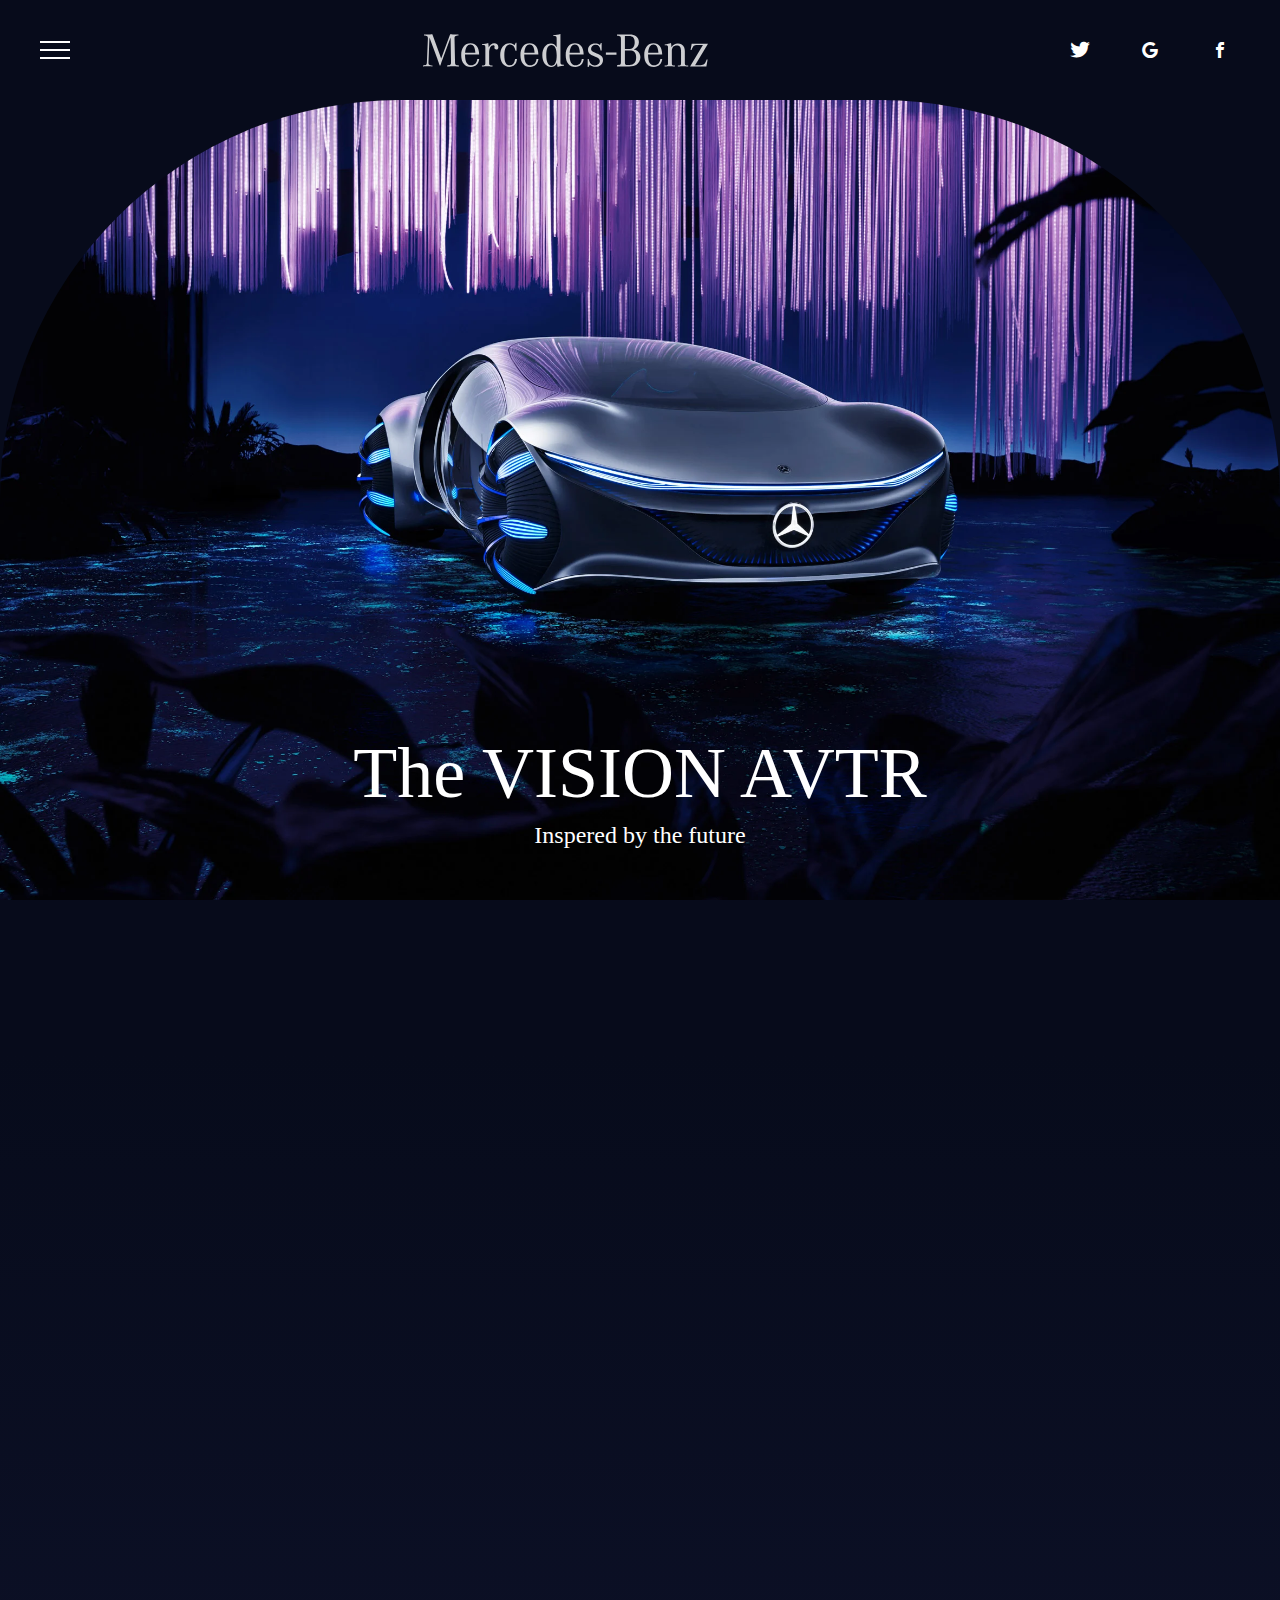
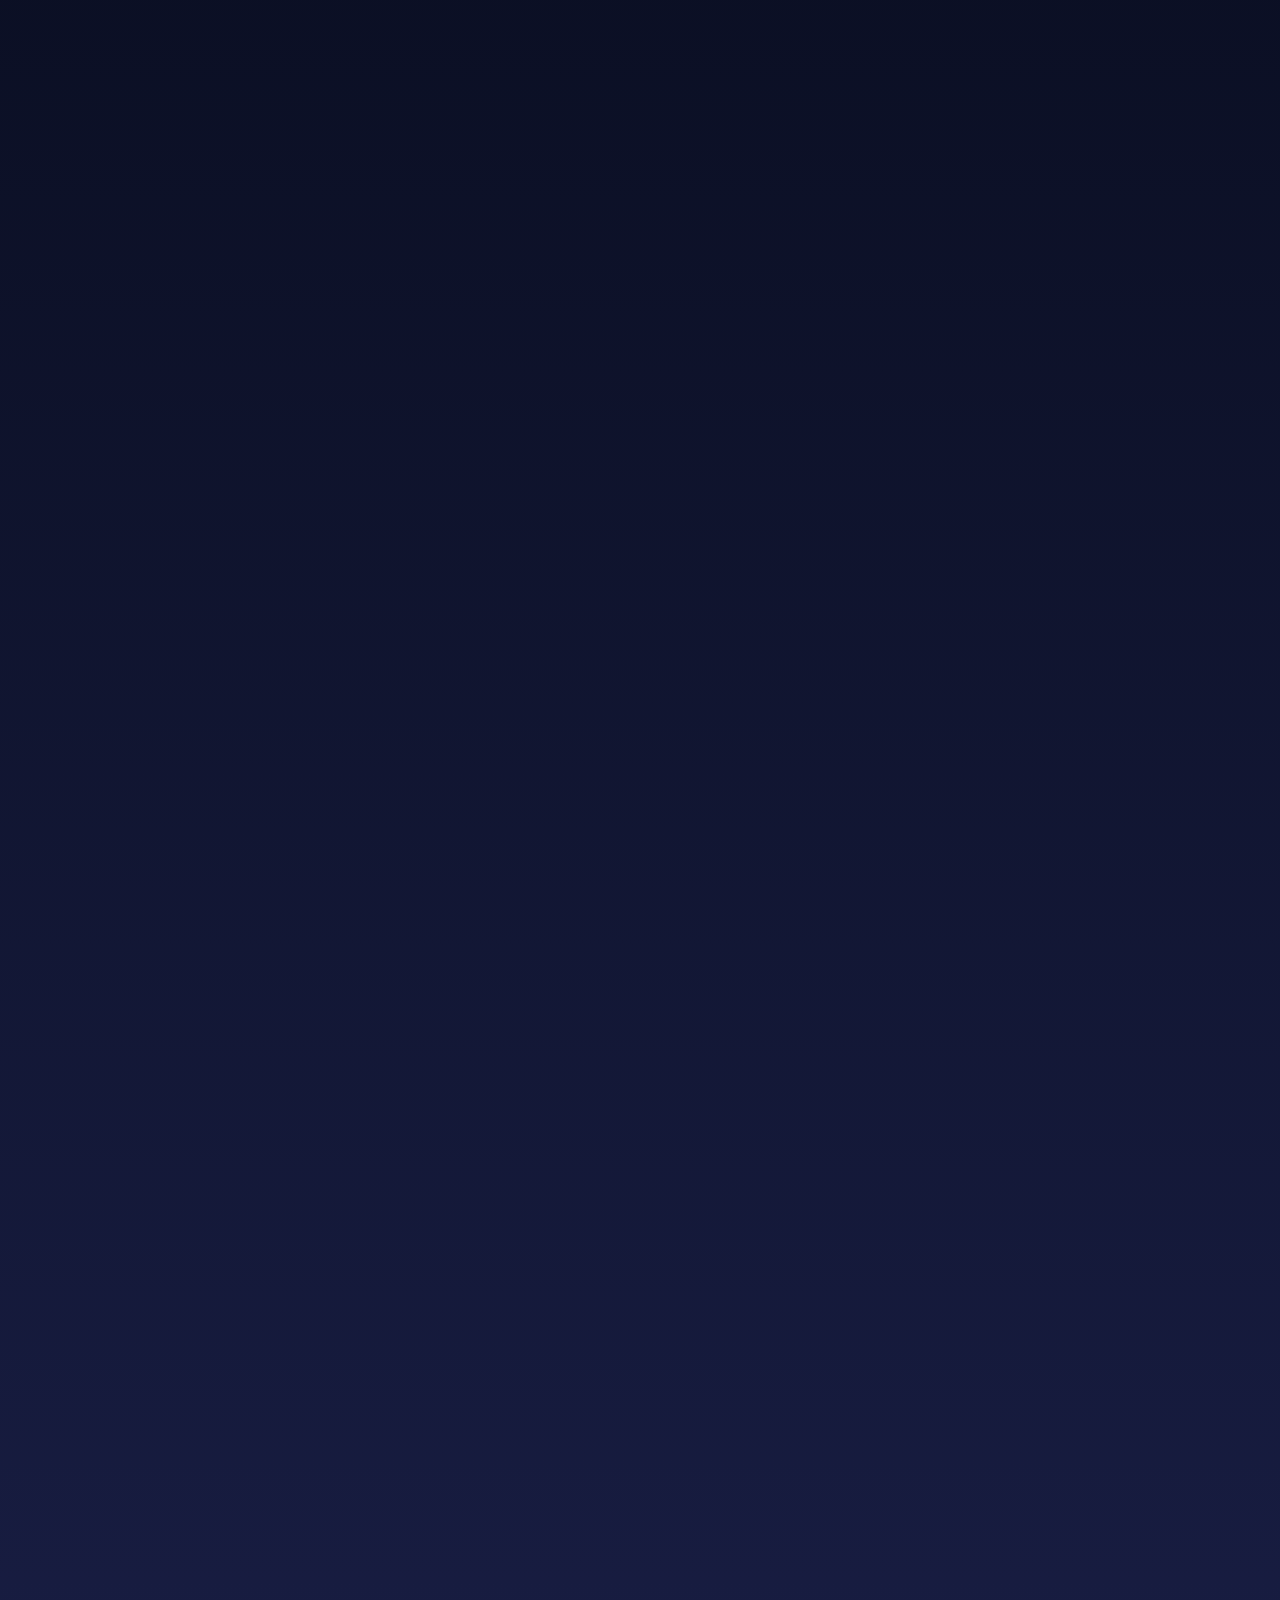
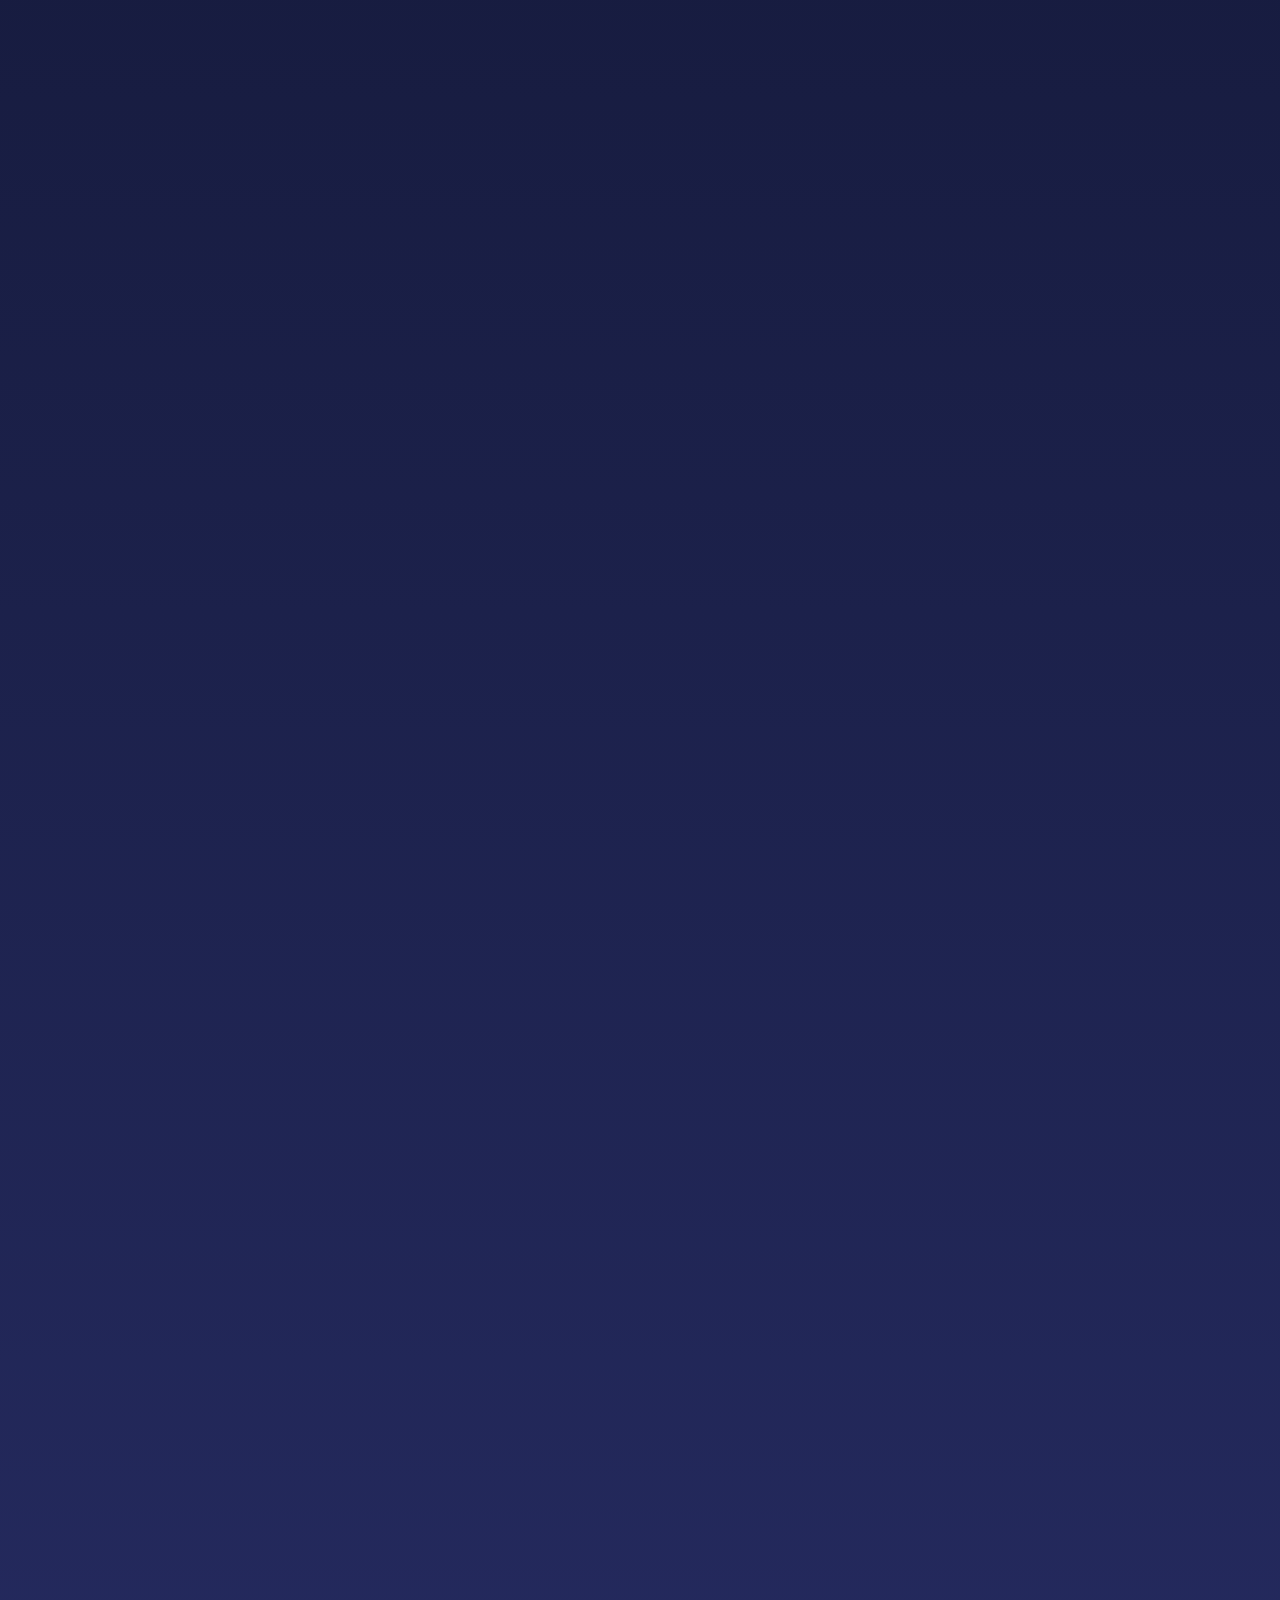
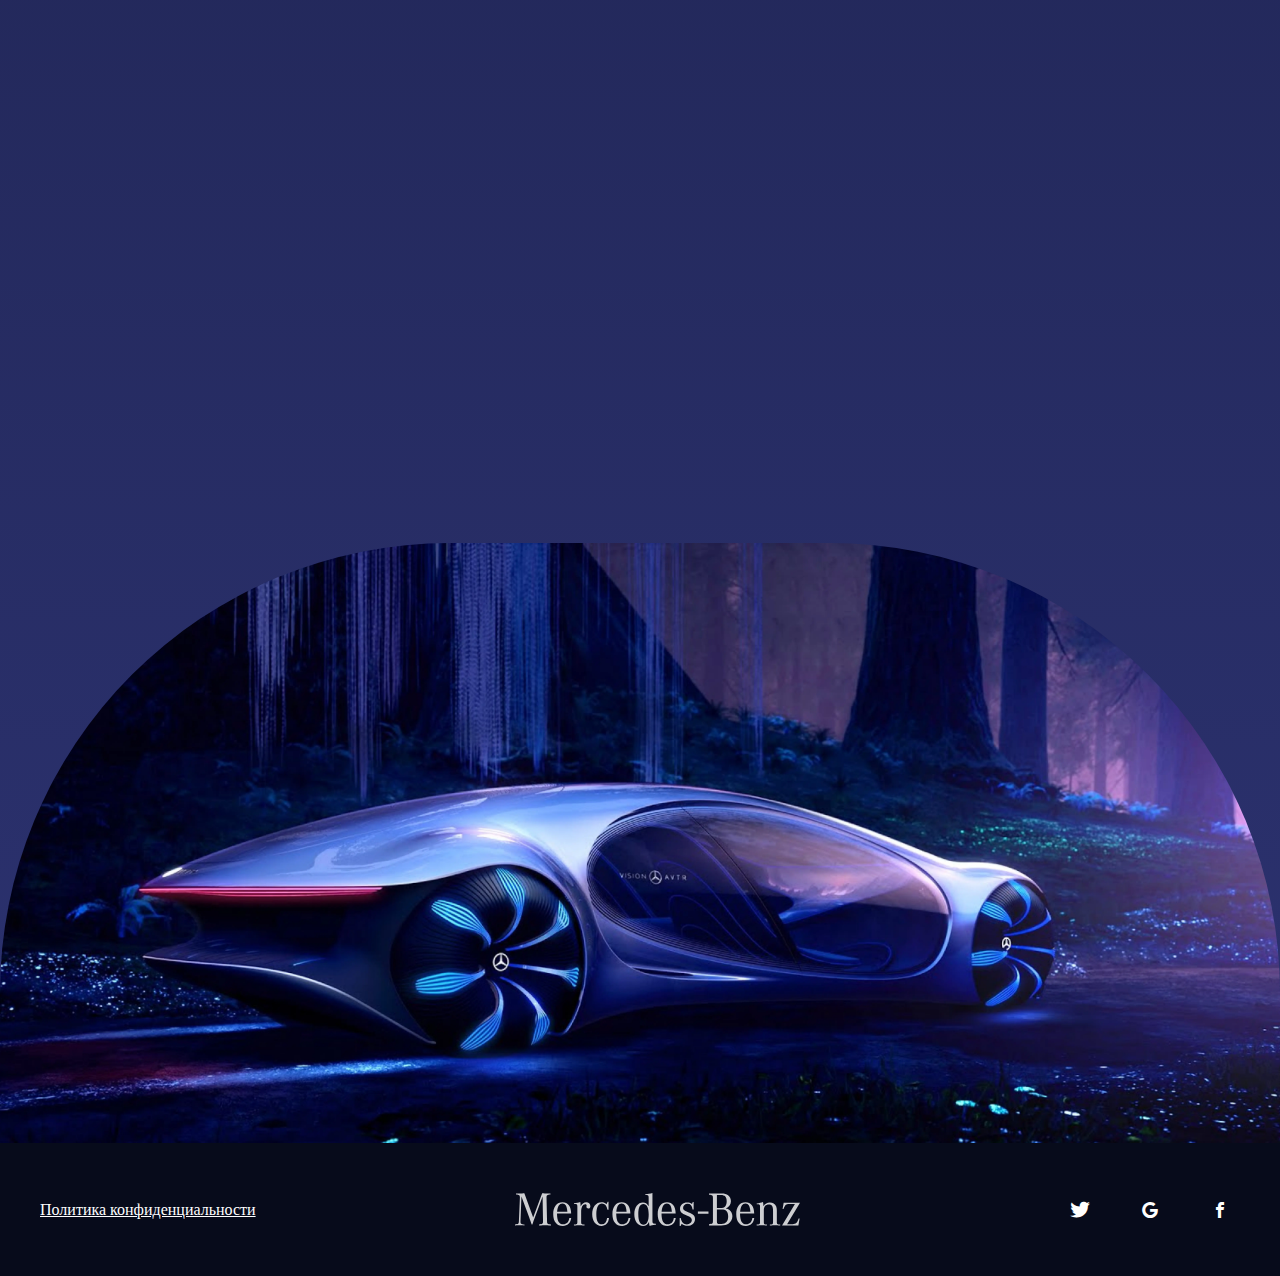
==== commit fad5482b: "Add files via upload" ====
--- a/home.html
+++ b/home.html
@@ -6,7 +6,7 @@
 	<meta charset="UTF-8">
 	<meta name="format-detection" content="telephone=no">
 	<!-- <style>body{opacity: 0;}</style> -->
-	<link rel="stylesheet" href="css/style.min.css?_v=20240401134611">
+	<link rel="stylesheet" href="css/style.min.css?_v=20240401143237">
 	<link rel="shortcut icon" href="favicon.ico">
 	<!-- <meta name="robots" content="noindex, nofollow"> -->
 	<meta name="viewport" content="width=device-width, initial-scale=1.0">
@@ -56,7 +56,7 @@
 			<div class="page__inner">
 				<section class="page__concept concept">
 					<div class="concept__container">
-						<div data-watch class="concept__inner">
+						<div data-watch data-watch-once class="concept__inner">
 							<h2 class="concept__title title">Concept</h2>
 							<div class="concept__text text">
 								<p>
@@ -73,7 +73,7 @@
 				</section>
 				<section class="page__premier premier">
 					<div class="premier__container">
-						<div data-watch class="premier__content">
+						<div data-watch data-watch-once class="premier__content">
 							<h2 class="premier__title title">premier</h2>
 							<div class="premier__text text">
 								<p>
@@ -100,7 +100,7 @@
 							</div>
 							<button class="premier__button button button--more">More</button>
 						</div>
-						<div data-watch class="premier__info-block info-block">
+						<div data-watch data-watch-once class="premier__info-block info-block">
 							<div class="info-block__image">
 								<picture><source srcset="img/premier/4.webp" type="image/webp"><img src="img/premier/4.jpeg" alt="info-block__image"></picture>
 							</div>
@@ -114,7 +114,7 @@
 						</div>
 					</div>
 				</section>
-				<div data-watch class="page__video video">
+				<div data-watch data-watch-once class="page__video video">
 					<div class="video__container">
 						<div class="video__image">
 							<picture><source srcset="img/video/5.webp" type="image/webp"><img src="img/video/5.jpeg" alt="image-video"></picture>
@@ -124,14 +124,14 @@
 						</button>
 					</div>
 				</div>
-				<section data-watch class="page__interior interior">
+				<section data-watch data-watch-once class="page__interior interior">
 					<div class="interior__container">
 						<div class="interior__text text">
 							<h2 class="interior__title title">INTERIOR & EXTERIOR</h2>
-							<p data-watch>
+							<p data-watch data-watch-once>
 								Дизайн VISION AVTR – воплощение экологичности
 							</p>
-							<p data-watch>
+							<p data-watch data-watch-once>
 								Новаторская концепция VISION AVTR сочетает в себе экологичное взаимодействие дизайна
 								интерьера, экстерьера и UX. Весь
 								процесс проектирования был ориентирован на конкретный результат – неповторимый опыт
@@ -140,12 +140,12 @@
 								котором пассажиры имеют
 								биометрическую связь друг с другом, с транспортным средством и окружающим миром.
 							</p>
-							<p data-watch>
+							<p data-watch data-watch-once>
 								Боковое внешнее отверстие проходит через внутреннюю часть и создаёт бесконечную петлю,
 								прототипом которой стала
 								священная ​​связь между народом На'ви в фильме Аватар и их естественной средой обитания.
 							</p>
-							<p data-watch>
+							<p data-watch data-watch-once>
 								Также, благодаря удлиненному дизайну «One Bow» и органической философии дизайна, VISION
 								AVTR
 								демонстрирует радикально
@@ -161,7 +161,7 @@
 							</div>
 							<div class="interior__content-block content-block">
 								<div class="content-block__text text">
-									<p data-watch>
+									<p data-watch data-watch-once>
 										Лаконичным продолжением внешнего минималистичного дизайна являются передние
 										сиденья,
 										выполненные в очень органичной
@@ -180,7 +180,7 @@
 						</div>
 					</div>
 					<!-- Оболонка слайдера -->
-					<div data-watch class="interior__slider swiper">
+					<div data-watch data-watch-once class="interior__slider swiper">
 						<!-- Частина слайдера, що рухається -->
 						<div class="interior__wrapper swiper-wrapper">
 							<!-- Слайд -->
@@ -215,34 +215,34 @@
 				</section>
 				<div class="page__text-content text-content">
 					<div class="text-content__container">
-						<div data-watch class="text-content__text text">
-							<p data-watch>
+						<div data-watch data-watch-once class="text-content__text text">
+							<p data-watch data-watch-once>
 								Кроме того, центр управления располагается таким образом, что является легко доступным
 								как
 								для водителя, так и для
 								пассажира, а также и для пассажиров сзади.
 							</p>
-							<p data-watch>
+							<p data-watch data-watch-once>
 								Таким образом, VISION AVTR устанавливает тесную биометрическую связь с водителем и
 								помогает
 								повысить осведомленность об
 								окружающей ситуации.
 							</p>
 						</div>
-						<div data-watch class="text-content__text text">
-							<p data-watch>
+						<div data-watch data-watch-once class="text-content__text text">
+							<p data-watch data-watch-once>
 								Задняя часть сидений и внутренняя отделка крыши, выполнены из специальной ткани, которая
 								меняет цвет. В зависимости от
 								освещения текстиль может быть темно-синего или нежного светло-синего цвета.
 							</p>
-							<p data-watch>
+							<p data-watch data-watch-once>
 								Но кроме этого, экологичность салона электромобиля повышена с помощью вегетарианской
 								кожи
 								DINAMICA® – первой и
 								единственной микрофиброй, которая гарантирует экологическую эффективность на протяжении
 								всего производственного цикла.
 							</p>
-							<p data-watch>
+							<p data-watch data-watch-once>
 								DINAMICA® является переработанным материалом из старой одежды, тканей и пластиковых
 								бутылок
 								из ПЭТФ.
@@ -251,7 +251,7 @@
 					</div>
 				</div>
 				<div class="page__picture picture">
-					<picture><source srcset="img/picture-none-radius.webp" type="image/webp"><img data-watch src="img/picture-none-radius.jpg" alt=""></picture>
+					<picture><source srcset="img/picture-none-radius.webp" type="image/webp"><img src="img/picture-none-radius.jpg" alt=""></picture>
 				</div>
 			</div>
 		</main>
@@ -278,7 +278,7 @@
 			</div>
 		</div>
 	</div>
-	<script src="js/app.min.js?_v=20240401134611"></script>
+	<script src="js/app.min.js?_v=20240401143237"></script>
 </body>
 
 </html>--- a/css/style.min.css
+++ b/css/style.min.css
@@ -1 +1 @@
-@charset "UTF-8";@import url(https://fonts.googleapis.com/css?family=Roboto+Condensed:regular,700&display=swap);@font-face{font-family:icons;font-display:swap;src:url(../fonts/icons.woff2) format("woff2"),url(../fonts/icons.woff) format("woff");font-weight:400;font-style:normal}[class*=_icon-]:before{font-family:icons;font-style:normal;font-weight:400;font-variant:normal;text-transform:none;line-height:1;-webkit-font-smoothing:antialiased;-moz-osx-font-smoothing:grayscale}[class*=_icon-]:before{display:block}._icon-arrow-right:before{content:"\e904"}._icon-arrow-left:before{content:"\e905"}._icon-s-twitter:before{content:"\e900"}._icon-s-facebook:before{content:"\e903"}._icon-google:before{content:"\e902"}._icon-play:before{content:"\e901"}*{padding:0;margin:0;border:0}*,*::after,*::before{box-sizing:border-box}*::after,*::before{display:inline-block}body,html{height:100%;min-width:320px}body{color:#fff;line-height:1;font-family:RobotoCondensed;font-size:1rem;-ms-text-size-adjust:100%;-moz-text-size-adjust:100%;-webkit-text-size-adjust:100%;-webkit-font-smoothing:antialiased;-moz-osx-font-smoothing:grayscale}button,input,textarea{font-family:RobotoCondensed;font-size:inherit;line-height:inherit;color:inherit;background-color:transparent}input,textarea{width:100%}button,option,select{cursor:pointer}a{display:inline-block;color:inherit;text-decoration:none}ul li{list-style:none}img{vertical-align:top}h1,h2,h3,h4,h5,h6{font-weight:inherit;font-size:inherit}.lock body{overflow:hidden;touch-action:none;-ms-scroll-chaining:none;overscroll-behavior:none}.wrapper{min-height:100%;display:flex;flex-direction:column;overflow:hidden}@supports (overflow:clip){.wrapper{overflow:clip}}.wrapper > main{flex:1 1 auto}.wrapper > *{min-width:0}[class*=__container]{max-width:76.875rem;margin:0 auto;padding:0 .9375rem}.menu__body{position:fixed;width:100%;height:100%;left:-100%;top:0;overflow:auto;padding:7.5rem .9375rem .9375rem;background-color:#070b1b;transition:left .3s}.menu__body::before{content:"";position:fixed;width:100%;left:-100%;top:0;transition:left .3s;z-index:2;border-bottom:.0625rem solid #fff}.menu-open .menu__body{left:0}.menu-open .menu__body::before{left:0}.menu__list{display:flex;flex-direction:column;row-gap:1.25rem}.menu__link{transition:all .3s ease-in-out;text-transform:uppercase;font-size:1.375rem;line-height:1.2;color:#e805ed}.icon-menu{display:block;position:relative;width:1.875rem;height:1.125rem;z-index:5}.icon-menu span,.icon-menu::after,.icon-menu::before{content:"";transition:all .3s ease 0s;right:0;position:absolute;width:100%;height:.125rem;background-color:#fff}.icon-menu::before{top:0}.icon-menu::after{bottom:0}.icon-menu span{top:calc(50% - .0625rem)}.menu-open .icon-menu span{width:0}.menu-open .icon-menu::before{top:calc(50% - .0625rem);-webkit-transform:rotate(-45deg);transform:rotate(-45deg)}.menu-open .icon-menu::after{bottom:calc(50% - .0625rem);-webkit-transform:rotate(45deg);transform:rotate(45deg)}body::after{content:"";background-color:rgba(0,0,0,.5);position:fixed;width:100%;height:100%;top:0;left:0;opacity:0;transition:opacity .8s ease 0s;pointer-events:none;z-index:149}.popup-show body::after{opacity:1}.popup{position:fixed;top:0;left:0;bottom:0;right:0;padding:30px 10px;transition:visibility .8s ease 0s;visibility:hidden;pointer-events:none}.popup_show{z-index:150;visibility:visible;overflow:auto;pointer-events:auto}.popup_show .popup__content{visibility:visible;-webkit-transform:scale(1);transform:scale(1);background:#070b1b linear-gradient(180deg,#070b1b 0,#2c3270 100%);display:flex;flex-direction:column;row-gap:1.5625rem}.popup__wrapper{display:flex;flex-direction:column;align-items:center;min-height:100%;flex:1 1 auto;width:100%;display:flex;justify-content:center}.popup__content{visibility:hidden;-webkit-transform:scale(0);transform:scale(0);transition:-webkit-transform .3s ease 0s;transition:transform .3s ease 0s;transition:transform .3s ease 0s,-webkit-transform .3s ease 0s;background-color:#eee;padding:20px;width:100%;max-width:900px;border-radius:20px}.lock .popup__content{visibility:visible}.popup_show .popup__close{color:#e805ed;font-size:1.5rem;font-weight:700;text-align:right}.popup__text iframe{width:100%;min-height:25rem}.ibg{width:100%;height:100%;-o-object-fit:cover;object-fit:cover}.ibg--top{-o-object-position:top;object-position:top}.ibg--bottom{-o-object-position:bottom;object-position:bottom}.ibg--left{-o-object-position:left;object-position:left}.ibg--right{-o-object-position:right;object-position:right}.ibg--contain{-o-object-fit:contain;object-fit:contain}.title{font-family:"Corporate A";font-size:1.125rem;line-height:1.2;text-transform:uppercase;color:#e805ed}.text{line-height:1.2}.text p:not(:last-child){margin-bottom:1.25rem}.button{border:.0625rem solid #e805ed;display:flex;justify-content:center;align-items:center;gap:.75rem;color:#e805ed;transition:all .3s ease-in-out;width:100%;font-weight:700;font-size:1.125rem;font-family:"Corporate A";line-height:1.2;padding:.8125rem}.button--play{cursor:pointer}.button--play::before{transition:all .3s ease-in-out;font-size:1.3125rem;color:#e805ed}.action-social{display:flex;align-items:center;flex-wrap:wrap;z-index:2;row-gap:.3125rem}.action-social__link{width:2.5rem;height:2.5rem;border-radius:50%;display:flex;justify-content:center;align-items:center;background-color:transparent;transition:all .3s ease-in-out}.action-social__link:first-child::before{font-size:1.625rem}.header{position:absolute;left:0;width:100%;background-color:#070b1b;z-index:50}.header__container{display:flex;justify-content:space-between;align-items:center;-webkit-column-gap:1.25rem;-moz-column-gap:1.25rem;column-gap:1.25rem}.header._header-scroll{position:fixed;top:-200%;transition:all .3s ease-in-out}.header._header-show{transition:all .3s ease-in-out;top:0}.header__logo{position:relative;z-index:2;aspect-ratio:285/33;-o-object-fit:cover;object-fit:cover}.footer{background-color:#070b1b}.footer__container{display:flex;justify-content:space-between;align-items:center;-webkit-column-gap:1.5625rem;-moz-column-gap:1.5625rem;column-gap:1.5625rem;flex-wrap:wrap;row-gap:1.875rem}.footer__policy{line-height:1.2;text-decoration:underline;transition:all .3s ease-in-out}.footer__logo img{aspect-ratio:285/33;-o-object-fit:cover;object-fit:cover}.page__inner{background:#070b1b linear-gradient(180deg,#070b1b 0,#2c3270 100%)}.concept__inner{display:flex;flex-direction:column;row-gap:1.5625rem;-webkit-transform:translateX(30%);transform:translateX(30%);opacity:0;visibility:hidden;transition:all .6s ease-in-out}.concept__inner._watcher-view{transition:all .8s ease-in-out;-webkit-transform:translateX(0);transform:translateX(0);opacity:1;visibility:visible}.concept__image img{aspect-ratio:870/500;-o-object-fit:cover;object-fit:cover;width:100%}.premier__container{display:flex}.premier__content{-webkit-transform:translateX(-30%);transform:translateX(-30%);opacity:0;visibility:hidden;transition:all .6s ease-in-out}.premier__content._watcher-view{transition:all .8s ease-in-out;-webkit-transform:translateX(0);transform:translateX(0);opacity:1;visibility:visible}.premier__content > *{margin-bottom:1.5625rem}.premier__content > *:last-child{margin-bottom:0}.premier__image img{aspect-ratio:570/400;-o-object-fit:cover;object-fit:cover;width:100%}.info-block{-webkit-transform:translateX(30%);transform:translateX(30%);opacity:0;visibility:hidden;transition:all .6s ease-in-out}.info-block._watcher-view{transition:all .8s ease-in-out;-webkit-transform:translateX(0);transform:translateX(0);opacity:1;visibility:visible}.info-block > *{margin-bottom:1.5625rem}.info-block > *:last-child{margin-bottom:0}.info-block__image img{aspect-ratio:570/664;-o-object-fit:cover;object-fit:cover;width:100%;border-radius:var(--border-tl) 0 0 0}.video{-webkit-transform:translateX(-30%);transform:translateX(-30%);opacity:0;visibility:hidden;transition:all .6s ease-in-out}.video._watcher-view{transition:all .8s ease-in-out;-webkit-transform:translateX(0);transform:translateX(0);opacity:1;visibility:visible}.video__container > *{margin-bottom:1.5625rem}.video__container > *:last-child{margin-bottom:0}.video__image img{aspect-ratio:1200/600;-o-object-fit:cover;object-fit:cover;width:100%;border-radius:var(--border-tl) 0 0 0}.interior{-webkit-transform:translateX(30%);transform:translateX(30%);opacity:0;visibility:hidden;transition:all .6s ease-in-out}.interior._watcher-view{transition:all .8s ease-in-out;-webkit-transform:translateX(0);transform:translateX(0);opacity:1;visibility:visible}.interior__container{display:flex}.interior__title:not(:last-child){margin-bottom:1.5625rem}.interior__text p{-webkit-transform:translateY(30%);transform:translateY(30%);opacity:0;visibility:hidden;transition:all .4s ease-in-out}.interior__text p._watcher-view{transition:all .6s ease-in-out;-webkit-transform:translateY(0);transform:translateY(0);opacity:1;visibility:visible}.interior__image img{aspect-ratio:900/450;-o-object-fit:cover;object-fit:cover;width:100%}.interior__slider{opacity:0;visibility:hidden;transition:all .6s ease-in-out}.interior__slider._watcher-view{transition:all .8s ease-in-out;opacity:1;visibility:visible}.interior__slide{max-width:28.125rem}.interior__slide img{aspect-ratio:450/280;-o-object-fit:cover;object-fit:cover;width:100%}.content-block{display:flex}.content-block__image img{aspect-ratio:330/205;-o-object-fit:cover;object-fit:cover;width:100%;border-radius:var(--border-tl) 0 var(--border-tr) 0}.swiper-button{display:none}.swiper-button-next::before,.swiper-button-prev::before{color:#e805ed;font-size:.490625rem;transition:all .3s ease-in-out}.picture{overflow:hidden}.picture img{aspect-ratio:1920/900;-o-object-fit:cover;object-fit:cover;width:100%;border-radius:var(--border-tl) var(--border-tr) 0 0;-webkit-transform:translateY(100%);transform:translateY(100%);opacity:0;visibility:hidden;transition:all .6s ease-in-out}.picture img._watcher-view{transition:all .8s ease-in-out;-webkit-transform:translateY(0);transform:translateY(0);opacity:1;visibility:visible}.text-content__container{display:flex;justify-content:center;align-items:flex-start;flex-wrap:wrap;row-gap:1.5625rem}.text-content__text{-webkit-transform:translateX(-30%);transform:translateX(-30%);opacity:0;visibility:hidden;transition:all .6s ease-in-out}.text-content__text._watcher-view{transition:all .8s ease-in-out;-webkit-transform:translateX(0);transform:translateX(0);opacity:1;visibility:visible}.text-content__text p{-webkit-transform:translateY(30%);transform:translateY(30%);opacity:0;visibility:hidden;transition:all .4s ease-in-out}.text-content__text p._watcher-view{transition:all .6s ease-in-out;-webkit-transform:translateY(0);transform:translateY(0);opacity:1;visibility:visible}.hero{position:relative;background-color:#070b1b}.hero__image{position:absolute;top:0;left:0;aspect-ratio:1920/800;width:100%;height:100%}.hero img{width:100%;-o-object-fit:cover;object-fit:cover;border-radius:var(--border-tl) var(--border-tr) 0 0}.hero__container{display:flex;flex-direction:column;justify-content:flex-end;text-align:center;gap:.3125rem;position:relative;z-index:2}.hero__title{font-family:"Corporate A";line-height:1.2}.hero__label{font-size:1.5rem;line-height:1.2}.swiper{overflow:hidden;display:flex;flex-direction:column;row-gap:25px}.swiper-initialized{touch-action:pan-y}.swiper-wrapper{width:100%;height:100%;box-sizing:content-box;display:flex;position:relative}.swiper-vertical .swiper-wrapper{flex-direction:column}.swiper-autoheight .swiper-wrapper{align-items:flex-start}.swiper-initialized .swiper-slide{flex-shrink:0}.swiper-android .swiper-slide,.swiper-android .swiper-wrapper{-webkit-transform:translate3d(0,0,0);transform:translate3d(0,0,0)}.swiper-button-lock{display:none!important}@media (min-width:47.99875em){.menu__body::before{height:6.25rem}.header__container{min-height:6.25rem}.header__logo{max-width:17.8125rem}.footer__logo img{max-width:17.8125rem}.page__hero{margin-top:6.25rem}.premier__content{flex:1 1 50%}.info-block{flex:1 1 50%}.interior__text{flex:1 0 15.9375rem}.interior__block{flex:1 1 56.25rem}.swiper-button{align-self:center;display:flex}.text-content__text{flex:0 0 16.25rem;width:16.25rem}}@media (min-width:47.99875em) and (min-width:76.875em){.swiper-button{-webkit-column-gap:3.75rem;-moz-column-gap:3.75rem;column-gap:3.75rem}}@media (min-width:61.99875em){.concept__container{display:flex;justify-content:flex-end}.concept__inner{flex:0 1 54.375rem;width:54.375rem}.content-block{justify-content:space-between}.content-block__text{flex:0 1 15.9375rem;max-width:15.9375rem}.content-block__image{flex:0 1 20.625rem;width:27.5%}}@media (min-width:76.875em){.menu__body{width:30%}.action-social{-webkit-column-gap:1.875rem;-moz-column-gap:1.875rem;column-gap:1.875rem}.page__hero{padding-bottom:9.375rem}.page__concept{margin-bottom:9.375rem}.page__premier{margin-bottom:9.375rem}.page__video{margin-bottom:9.375rem}.page__interior{margin-bottom:9.375rem}.page__picture:not(:last-child){margin-bottom:9.375rem}.page__text-content{margin-bottom:9.375rem}.premier__container{-webkit-column-gap:3.75rem;-moz-column-gap:3.75rem;column-gap:3.75rem}.info-block__image img{--border-tl:18.75rem}.video__image img{--border-tl:18.75rem}.interior__container{-webkit-column-gap:2.8125rem;-moz-column-gap:2.8125rem;column-gap:2.8125rem}.interior__container{margin-bottom:9.375rem}.interior__image:not(:last-child){margin-bottom:5.875rem}.content-block__image img{--border-tl:6.5625rem}.content-block__image img{--border-tr:6.5625rem}.picture img{--border-tl:28.125rem}.picture img{--border-tr:28.125rem}.text-content__container{-webkit-column-gap:3.8125rem;-moz-column-gap:3.8125rem;column-gap:3.8125rem}.hero img{height:50rem}.hero img{--border-tl:25rem}.hero img{--border-tr:25rem}.hero__container{min-height:50rem}.hero__container{padding-bottom:3.125rem}.hero__title{font-size:4.5rem}}@media (min-width:120em){.footer__container{padding-top:8.125rem}.footer__container{padding-bottom:8.125rem}}@media (max-width:30em){.info-block__image img{--border-tl:0.0000000625rem}.video__image img{--border-tl:0.0000000625rem}.content-block__image img{--border-tl:0.0000000625rem}.content-block__image img{--border-tr:0.0000000625rem}.picture img{--border-tl:0.0000000625rem}.picture img{--border-tr:0.0000000625rem}.hero img{--border-tl:0.0000000625rem}.hero img{--border-tr:0.0000000625rem}}@media (max-width:20em){.menu__body::before{height:4.375rem}.action-social{-webkit-column-gap:.9375rem;-moz-column-gap:.9375rem;column-gap:.9375rem}.header__container{min-height:4.375rem}.header__logo{max-width:13.75rem}.footer__logo img{max-width:10.625rem}.page__hero{margin-top:4.375rem}.page__hero{padding-bottom:2.5rem}.page__concept{margin-bottom:2.5rem}.page__premier{margin-bottom:2.5rem}.page__video{margin-bottom:2.5rem}.page__interior{margin-bottom:2.5rem}.page__picture:not(:last-child){margin-bottom:2.5rem}.page__text-content{margin-bottom:2.5rem}.premier__container{-webkit-column-gap:1.25rem;-moz-column-gap:1.25rem;column-gap:1.25rem}.interior__container{-webkit-column-gap:.9375rem;-moz-column-gap:.9375rem;column-gap:.9375rem}.interior__container{margin-bottom:2.5rem}.interior__image:not(:last-child){margin-bottom:1.875rem}.text-content__container{-webkit-column-gap:1.3125rem;-moz-column-gap:1.3125rem;column-gap:1.3125rem}.hero img{height:25rem}.hero__container{min-height:25rem}.hero__container{padding-bottom:1.5625rem}.hero__title{font-size:2.25rem}}@media (max-width:76.875em){.footer__container{padding-top:2.5rem}.footer__container{padding-bottom:2.5rem}}@media (max-width:61.99875em){.content-block{flex-direction:column;row-gap:1.875rem}}@media (max-width:47.99875em){.menu__body{display:flex;flex-direction:column}.menu__list{flex-grow:1}.premier__container{flex-direction:column;row-gap:3.125rem}.interior__container{flex-direction:column;row-gap:1.875rem}.text-content__container{flex-direction:column}}@media (max-width:29.99875em){.menu__link{font-size:1.75rem;padding-top:.3125rem;padding-bottom:.3125rem}.footer__container{flex-direction:column-reverse}}@media (max-width:29.99875em) and (max-width:20em){.footer__container{padding-top:.9375rem}.footer__container{padding-bottom:.9375rem}.footer__container{row-gap:1.25rem}}@media (min-width:47.99875em) and (max-width:76.875em){.menu__body{width:40%}}@media (min-width:20em) and (max-width:47.99875em){@supports (height:clamp(4.375rem ,3.0356544935rem + 6.6967275325vw ,6.25rem)){.menu__body::before{height:clamp(4.375rem ,3.0356544935rem + 6.6967275325vw ,6.25rem)}}@supports not (height:clamp(4.375rem ,3.0356544935rem + 6.6967275325vw ,6.25rem)){.menu__body::before{height:calc(4.375rem + 1.875 * (100vw - 20rem)/ 27.99875)}}@supports (min-height:clamp(4.375rem ,3.0356544935rem + 6.6967275325vw ,6.25rem)){.header__container{min-height:clamp(4.375rem ,3.0356544935rem + 6.6967275325vw ,6.25rem)}}@supports not (min-height:clamp(4.375rem ,3.0356544935rem + 6.6967275325vw ,6.25rem)){.header__container{min-height:calc(4.375rem + 1.875 * (100vw - 20rem)/ 27.99875)}}@supports (max-width:clamp(13.75rem ,10.8480847359rem + 14.5095763204vw ,17.8125rem)){.header__logo{max-width:clamp(13.75rem ,10.8480847359rem + 14.5095763204vw ,17.8125rem)}}@supports not (max-width:clamp(13.75rem ,10.8480847359rem + 14.5095763204vw ,17.8125rem)){.header__logo{max-width:calc(13.75rem + 4.0625 * (100vw - 20rem)/ 27.99875)}}@supports (max-width:clamp(10.625rem ,5.4908422251rem + 25.6707888745vw ,17.8125rem)){.footer__logo img{max-width:clamp(10.625rem ,5.4908422251rem + 25.6707888745vw ,17.8125rem)}}@supports not (max-width:clamp(10.625rem ,5.4908422251rem + 25.6707888745vw ,17.8125rem)){.footer__logo img{max-width:calc(10.625rem + 7.1875 * (100vw - 20rem)/ 27.99875)}}@supports (margin-top:clamp(4.375rem ,3.0356544935rem + 6.6967275325vw ,6.25rem)){.page__hero{margin-top:clamp(4.375rem ,3.0356544935rem + 6.6967275325vw ,6.25rem)}}@supports not (margin-top:clamp(4.375rem ,3.0356544935rem + 6.6967275325vw ,6.25rem)){.page__hero{margin-top:calc(4.375rem + 1.875 * (100vw - 20rem)/ 27.99875)}}}@media (min-width:20em) and (max-width:76.875em){@supports ((-moz-column-gap:clamp(0.9375rem ,0.6078296703rem + 1.6483516484vw ,1.875rem)) or (column-gap:clamp(0.9375rem ,0.6078296703rem + 1.6483516484vw ,1.875rem))){.action-social{-webkit-column-gap:clamp(.9375rem ,.6078296703rem + 1.6483516484vw ,1.875rem);-moz-column-gap:clamp(.9375rem ,.6078296703rem + 1.6483516484vw ,1.875rem);column-gap:clamp(.9375rem ,.6078296703rem + 1.6483516484vw ,1.875rem)}}@supports not ((-moz-column-gap:clamp(0.9375rem ,0.6078296703rem + 1.6483516484vw ,1.875rem)) or (column-gap:clamp(0.9375rem ,0.6078296703rem + 1.6483516484vw ,1.875rem))){.action-social{-webkit-column-gap:calc(.9375rem + .9375 * (100vw - 20rem)/ 56.875);-moz-column-gap:calc(.9375rem + .9375 * (100vw - 20rem)/ 56.875);column-gap:calc(.9375rem + .9375 * (100vw - 20rem)/ 56.875)}}@supports (padding-bottom:clamp(2.5rem ,0.0824175824rem + 12.0879120879vw ,9.375rem)){.page__hero{padding-bottom:clamp(2.5rem ,.0824175824rem + 12.0879120879vw ,9.375rem)}}@supports not (padding-bottom:clamp(2.5rem ,0.0824175824rem + 12.0879120879vw ,9.375rem)){.page__hero{padding-bottom:calc(2.5rem + 6.875 * (100vw - 20rem)/ 56.875)}}@supports (margin-bottom:clamp(2.5rem ,0.0824175824rem + 12.0879120879vw ,9.375rem)){.page__concept{margin-bottom:clamp(2.5rem ,.0824175824rem + 12.0879120879vw ,9.375rem)}}@supports not (margin-bottom:clamp(2.5rem ,0.0824175824rem + 12.0879120879vw ,9.375rem)){.page__concept{margin-bottom:calc(2.5rem + 6.875 * (100vw - 20rem)/ 56.875)}}@supports (margin-bottom:clamp(2.5rem ,0.0824175824rem + 12.0879120879vw ,9.375rem)){.page__premier{margin-bottom:clamp(2.5rem ,.0824175824rem + 12.0879120879vw ,9.375rem)}}@supports not (margin-bottom:clamp(2.5rem ,0.0824175824rem + 12.0879120879vw ,9.375rem)){.page__premier{margin-bottom:calc(2.5rem + 6.875 * (100vw - 20rem)/ 56.875)}}@supports (margin-bottom:clamp(2.5rem ,0.0824175824rem + 12.0879120879vw ,9.375rem)){.page__video{margin-bottom:clamp(2.5rem ,.0824175824rem + 12.0879120879vw ,9.375rem)}}@supports not (margin-bottom:clamp(2.5rem ,0.0824175824rem + 12.0879120879vw ,9.375rem)){.page__video{margin-bottom:calc(2.5rem + 6.875 * (100vw - 20rem)/ 56.875)}}@supports (margin-bottom:clamp(2.5rem ,0.0824175824rem + 12.0879120879vw ,9.375rem)){.page__interior{margin-bottom:clamp(2.5rem ,.0824175824rem + 12.0879120879vw ,9.375rem)}}@supports not (margin-bottom:clamp(2.5rem ,0.0824175824rem + 12.0879120879vw ,9.375rem)){.page__interior{margin-bottom:calc(2.5rem + 6.875 * (100vw - 20rem)/ 56.875)}}@supports (margin-bottom:clamp(2.5rem ,0.0824175824rem + 12.0879120879vw ,9.375rem)){.page__picture:not(:last-child){margin-bottom:clamp(2.5rem ,.0824175824rem + 12.0879120879vw ,9.375rem)}}@supports not (margin-bottom:clamp(2.5rem ,0.0824175824rem + 12.0879120879vw ,9.375rem)){.page__picture:not(:last-child){margin-bottom:calc(2.5rem + 6.875 * (100vw - 20rem)/ 56.875)}}@supports (margin-bottom:clamp(2.5rem ,0.0824175824rem + 12.0879120879vw ,9.375rem)){.page__text-content{margin-bottom:clamp(2.5rem ,.0824175824rem + 12.0879120879vw ,9.375rem)}}@supports not (margin-bottom:clamp(2.5rem ,0.0824175824rem + 12.0879120879vw ,9.375rem)){.page__text-content{margin-bottom:calc(2.5rem + 6.875 * (100vw - 20rem)/ 56.875)}}@supports ((-moz-column-gap:clamp(1.25rem ,0.3708791209rem + 4.3956043956vw ,3.75rem)) or (column-gap:clamp(1.25rem ,0.3708791209rem + 4.3956043956vw ,3.75rem))){.premier__container{-webkit-column-gap:clamp(1.25rem ,.3708791209rem + 4.3956043956vw ,3.75rem);-moz-column-gap:clamp(1.25rem ,.3708791209rem + 4.3956043956vw ,3.75rem);column-gap:clamp(1.25rem ,.3708791209rem + 4.3956043956vw ,3.75rem)}}@supports not ((-moz-column-gap:clamp(1.25rem ,0.3708791209rem + 4.3956043956vw ,3.75rem)) or (column-gap:clamp(1.25rem ,0.3708791209rem + 4.3956043956vw ,3.75rem))){.premier__container{-webkit-column-gap:calc(1.25rem + 2.5 * (100vw - 20rem)/ 56.875);-moz-column-gap:calc(1.25rem + 2.5 * (100vw - 20rem)/ 56.875);column-gap:calc(1.25rem + 2.5 * (100vw - 20rem)/ 56.875)}}@supports ((-moz-column-gap:clamp(0.9375rem ,0.2781593407rem + 3.2967032967vw ,2.8125rem)) or (column-gap:clamp(0.9375rem ,0.2781593407rem + 3.2967032967vw ,2.8125rem))){.interior__container{-webkit-column-gap:clamp(.9375rem ,.2781593407rem + 3.2967032967vw ,2.8125rem);-moz-column-gap:clamp(.9375rem ,.2781593407rem + 3.2967032967vw ,2.8125rem);column-gap:clamp(.9375rem ,.2781593407rem + 3.2967032967vw ,2.8125rem)}}@supports not ((-moz-column-gap:clamp(0.9375rem ,0.2781593407rem + 3.2967032967vw ,2.8125rem)) or (column-gap:clamp(0.9375rem ,0.2781593407rem + 3.2967032967vw ,2.8125rem))){.interior__container{-webkit-column-gap:calc(.9375rem + 1.875 * (100vw - 20rem)/ 56.875);-moz-column-gap:calc(.9375rem + 1.875 * (100vw - 20rem)/ 56.875);column-gap:calc(.9375rem + 1.875 * (100vw - 20rem)/ 56.875)}}@supports (margin-bottom:clamp(2.5rem ,0.0824175824rem + 12.0879120879vw ,9.375rem)){.interior__container{margin-bottom:clamp(2.5rem ,.0824175824rem + 12.0879120879vw ,9.375rem)}}@supports not (margin-bottom:clamp(2.5rem ,0.0824175824rem + 12.0879120879vw ,9.375rem)){.interior__container{margin-bottom:calc(2.5rem + 6.875 * (100vw - 20rem)/ 56.875)}}@supports (margin-bottom:clamp(1.875rem ,0.4684065934rem + 7.032967033vw ,5.875rem)){.interior__image:not(:last-child){margin-bottom:clamp(1.875rem ,.4684065934rem + 7.032967033vw ,5.875rem)}}@supports not (margin-bottom:clamp(1.875rem ,0.4684065934rem + 7.032967033vw ,5.875rem)){.interior__image:not(:last-child){margin-bottom:calc(1.875rem + 4 * (100vw - 20rem)/ 56.875)}}@supports ((-moz-column-gap:clamp(1.3125rem ,0.4333791209rem + 4.3956043956vw ,3.8125rem)) or (column-gap:clamp(1.3125rem ,0.4333791209rem + 4.3956043956vw ,3.8125rem))){.text-content__container{-webkit-column-gap:clamp(1.3125rem ,.4333791209rem + 4.3956043956vw ,3.8125rem);-moz-column-gap:clamp(1.3125rem ,.4333791209rem + 4.3956043956vw ,3.8125rem);column-gap:clamp(1.3125rem ,.4333791209rem + 4.3956043956vw ,3.8125rem)}}@supports not ((-moz-column-gap:clamp(1.3125rem ,0.4333791209rem + 4.3956043956vw ,3.8125rem)) or (column-gap:clamp(1.3125rem ,0.4333791209rem + 4.3956043956vw ,3.8125rem))){.text-content__container{-webkit-column-gap:calc(1.3125rem + 2.5 * (100vw - 20rem)/ 56.875);-moz-column-gap:calc(1.3125rem + 2.5 * (100vw - 20rem)/ 56.875);column-gap:calc(1.3125rem + 2.5 * (100vw - 20rem)/ 56.875)}}@supports (height:clamp(25rem ,16.2087912088rem + 43.956043956vw ,50rem)){.hero img{height:clamp(25rem ,16.2087912088rem + 43.956043956vw ,50rem)}}@supports not (height:clamp(25rem ,16.2087912088rem + 43.956043956vw ,50rem)){.hero img{height:calc(25rem + 25 * (100vw - 20rem)/ 56.875)}}@supports (min-height:clamp(25rem ,16.2087912088rem + 43.956043956vw ,50rem)){.hero__container{min-height:clamp(25rem ,16.2087912088rem + 43.956043956vw ,50rem)}}@supports not (min-height:clamp(25rem ,16.2087912088rem + 43.956043956vw ,50rem)){.hero__container{min-height:calc(25rem + 25 * (100vw - 20rem)/ 56.875)}}@supports (padding-bottom:clamp(1.5625rem ,1.0130494505rem + 2.7472527473vw ,3.125rem)){.hero__container{padding-bottom:clamp(1.5625rem ,1.0130494505rem + 2.7472527473vw ,3.125rem)}}@supports not (padding-bottom:clamp(1.5625rem ,1.0130494505rem + 2.7472527473vw ,3.125rem)){.hero__container{padding-bottom:calc(1.5625rem + 1.5625 * (100vw - 20rem)/ 56.875)}}@supports (font-size:clamp(2.25rem ,1.4587912088rem + 3.956043956vw ,4.5rem)){.hero__title{font-size:clamp(2.25rem ,1.4587912088rem + 3.956043956vw ,4.5rem)}}@supports not (font-size:clamp(2.25rem ,1.4587912088rem + 3.956043956vw ,4.5rem)){.hero__title{font-size:calc(2.25rem + 2.25 * (100vw - 20rem)/ 56.875)}}}@media (min-width:76.875em) and (max-width:120em){@supports (padding-top:clamp(2.5rem ,-7.527173913rem + 13.0434782609vw ,8.125rem)){.footer__container{padding-top:clamp(2.5rem ,-7.527173913rem + 13.0434782609vw ,8.125rem)}}@supports not (padding-top:clamp(2.5rem ,-7.527173913rem + 13.0434782609vw ,8.125rem)){.footer__container{padding-top:calc(2.5rem + 5.625 * (100vw - 76.875rem)/ 43.125)}}@supports (padding-bottom:clamp(2.5rem ,-7.527173913rem + 13.0434782609vw ,8.125rem)){.footer__container{padding-bottom:clamp(2.5rem ,-7.527173913rem + 13.0434782609vw ,8.125rem)}}@supports not (padding-bottom:clamp(2.5rem ,-7.527173913rem + 13.0434782609vw ,8.125rem)){.footer__container{padding-bottom:calc(2.5rem + 5.625 * (100vw - 76.875rem)/ 43.125)}}}@media (max-width:29.99875em) and (min-width:29.99875em){.footer__container{padding-top:2.5rem}.footer__container{padding-bottom:2.5rem}.footer__container{row-gap:1.875rem}}@media (max-width:29.99875em) and (min-width:20em) and (max-width:29.99875em){@supports (padding-top:clamp(0.9375rem ,-2.1878906738rem + 15.6269533692vw ,2.5rem)){.footer__container{padding-top:clamp(.9375rem ,-2.1878906738rem + 15.6269533692vw ,2.5rem)}}@supports not (padding-top:clamp(0.9375rem ,-2.1878906738rem + 15.6269533692vw ,2.5rem)){.footer__container{padding-top:calc(.9375rem + 1.5625 * (100vw - 20rem)/ 9.99875)}}@supports (padding-bottom:clamp(0.9375rem ,-2.1878906738rem + 15.6269533692vw ,2.5rem)){.footer__container{padding-bottom:clamp(.9375rem ,-2.1878906738rem + 15.6269533692vw ,2.5rem)}}@supports not (padding-bottom:clamp(0.9375rem ,-2.1878906738rem + 15.6269533692vw ,2.5rem)){.footer__container{padding-bottom:calc(.9375rem + 1.5625 * (100vw - 20rem)/ 9.99875)}}@supports (row-gap:clamp(1.25rem ,-0.0001562695rem + 6.2507813477vw ,1.875rem)){.footer__container{row-gap:clamp(1.25rem ,-.0001562695rem + 6.2507813477vw ,1.875rem)}}@supports not (row-gap:clamp(1.25rem ,-0.0001562695rem + 6.2507813477vw ,1.875rem)){.footer__container{row-gap:calc(1.25rem + .625 * (100vw - 20rem)/ 9.99875)}}}@media (min-width:30em) and (max-width:76.875em){@supports (--border-tl:clamp(0.0000000625rem ,-11.9999998975rem + 39.9999998667vw ,18.75rem)){.info-block__image img{--border-tl:clamp( 0.0000000625rem , -11.9999998975rem  +  39.9999998667vw , 18.75rem )}}@supports not (--border-tl:clamp(0.0000000625rem ,-11.9999998975rem + 39.9999998667vw ,18.75rem)){.info-block__image img{--border-tl:calc(0.0000000625rem + 18.7499999375 * (100vw - 30rem) / 46.875)}}@supports (--border-tl:clamp(0.0000000625rem ,-11.9999998975rem + 39.9999998667vw ,18.75rem)){.video__image img{--border-tl:clamp( 0.0000000625rem , -11.9999998975rem  +  39.9999998667vw , 18.75rem )}}@supports not (--border-tl:clamp(0.0000000625rem ,-11.9999998975rem + 39.9999998667vw ,18.75rem)){.video__image img{--border-tl:calc(0.0000000625rem + 18.7499999375 * (100vw - 30rem) / 46.875)}}@supports (--border-tl:clamp(0.0000000625rem ,-4.1999998975rem + 13.9999998667vw ,6.5625rem)){.content-block__image img{--border-tl:clamp( 0.0000000625rem , -4.1999998975rem  +  13.9999998667vw , 6.5625rem )}}@supports not (--border-tl:clamp(0.0000000625rem ,-4.1999998975rem + 13.9999998667vw ,6.5625rem)){.content-block__image img{--border-tl:calc(0.0000000625rem + 6.5624999375 * (100vw - 30rem) / 46.875)}}@supports (--border-tr:clamp(0.0000000625rem ,-4.1999998975rem + 13.9999998667vw ,6.5625rem)){.content-block__image img{--border-tr:clamp( 0.0000000625rem , -4.1999998975rem  +  13.9999998667vw , 6.5625rem )}}@supports not (--border-tr:clamp(0.0000000625rem ,-4.1999998975rem + 13.9999998667vw ,6.5625rem)){.content-block__image img{--border-tr:calc(0.0000000625rem + 6.5624999375 * (100vw - 30rem) / 46.875)}}@supports (--border-tl:clamp(0.0000000625rem ,-17.9999998975rem + 59.9999998667vw ,28.125rem)){.picture img{--border-tl:clamp( 0.0000000625rem , -17.9999998975rem  +  59.9999998667vw , 28.125rem )}}@supports not (--border-tl:clamp(0.0000000625rem ,-17.9999998975rem + 59.9999998667vw ,28.125rem)){.picture img{--border-tl:calc(0.0000000625rem + 28.1249999375 * (100vw - 30rem) / 46.875)}}@supports (--border-tr:clamp(0.0000000625rem ,-17.9999998975rem + 59.9999998667vw ,28.125rem)){.picture img{--border-tr:clamp( 0.0000000625rem , -17.9999998975rem  +  59.9999998667vw , 28.125rem )}}@supports not (--border-tr:clamp(0.0000000625rem ,-17.9999998975rem + 59.9999998667vw ,28.125rem)){.picture img{--border-tr:calc(0.0000000625rem + 28.1249999375 * (100vw - 30rem) / 46.875)}}@supports (--border-tl:clamp(0.0000000625rem ,-15.9999998975rem + 53.3333332vw ,25rem)){.hero img{--border-tl:clamp( 0.0000000625rem , -15.9999998975rem  +  53.3333332vw , 25rem )}}@supports not (--border-tl:clamp(0.0000000625rem ,-15.9999998975rem + 53.3333332vw ,25rem)){.hero img{--border-tl:calc(0.0000000625rem + 24.9999999375 * (100vw - 30rem) / 46.875)}}@supports (--border-tr:clamp(0.0000000625rem ,-15.9999998975rem + 53.3333332vw ,25rem)){.hero img{--border-tr:clamp( 0.0000000625rem , -15.9999998975rem  +  53.3333332vw , 25rem )}}@supports not (--border-tr:clamp(0.0000000625rem ,-15.9999998975rem + 53.3333332vw ,25rem)){.hero img{--border-tr:calc(0.0000000625rem + 24.9999999375 * (100vw - 30rem) / 46.875)}}}@media (min-width:47.99875em) and (min-width:47.99875em) and (max-width:76.875em){@supports ((-moz-column-gap:clamp(1.25rem ,-2.9055560365rem + 8.6576338687vw ,3.75rem)) or (column-gap:clamp(1.25rem ,-2.9055560365rem + 8.6576338687vw ,3.75rem))){.swiper-button{-webkit-column-gap:clamp(1.25rem ,-2.9055560365rem + 8.6576338687vw ,3.75rem);-moz-column-gap:clamp(1.25rem ,-2.9055560365rem + 8.6576338687vw ,3.75rem);column-gap:clamp(1.25rem ,-2.9055560365rem + 8.6576338687vw ,3.75rem)}}@supports not ((-moz-column-gap:clamp(1.25rem ,-2.9055560365rem + 8.6576338687vw ,3.75rem)) or (column-gap:clamp(1.25rem ,-2.9055560365rem + 8.6576338687vw ,3.75rem))){.swiper-button{-webkit-column-gap:calc(1.25rem + 2.5 * (100vw - 47.99875rem)/ 28.87625);-moz-column-gap:calc(1.25rem + 2.5 * (100vw - 47.99875rem)/ 28.87625);column-gap:calc(1.25rem + 2.5 * (100vw - 47.99875rem)/ 28.87625)}}}@media (min-width:47.99875em) and (max-width:47.99875em){.swiper-button{-webkit-column-gap:1.25rem;-moz-column-gap:1.25rem;column-gap:1.25rem}}@media (pointer:coarse){:active,:focus-visible{outline:0}}@media (any-hover:hover){.menu__item:hover .menu__link{color:#37abff;-webkit-transform:translateX(.625rem);transform:translateX(.625rem)}.button:hover{color:#37abff;border-color:#37abff}.button:hover::before{color:#37abff}.action-social__link:hover{background-color:#e8d3e8}.footer__policy:hover{text-decoration-color:transparent}.swiper-button-next:hover::before,.swiper-button-prev:hover::before{color:#37abff}}@media (any-hover:none){.icon-menu{cursor:default}}+@charset "UTF-8";@import url(https://fonts.googleapis.com/css?family=Roboto+Condensed:regular,700&display=swap);@font-face{font-family:icons;font-display:swap;src:url(../fonts/icons.woff2) format("woff2"),url(../fonts/icons.woff) format("woff");font-weight:400;font-style:normal}[class*=_icon-]:before{font-family:icons;font-style:normal;font-weight:400;font-variant:normal;text-transform:none;line-height:1;-webkit-font-smoothing:antialiased;-moz-osx-font-smoothing:grayscale}[class*=_icon-]:before{display:block}._icon-arrow-right:before{content:"\e904"}._icon-arrow-left:before{content:"\e905"}._icon-s-twitter:before{content:"\e900"}._icon-s-facebook:before{content:"\e903"}._icon-google:before{content:"\e902"}._icon-play:before{content:"\e901"}*{padding:0;margin:0;border:0}*,*::after,*::before{box-sizing:border-box}*::after,*::before{display:inline-block}body,html{height:100%;min-width:320px}body{color:#fff;line-height:1;font-family:RobotoCondensed;font-size:1rem;-ms-text-size-adjust:100%;-moz-text-size-adjust:100%;-webkit-text-size-adjust:100%;-webkit-font-smoothing:antialiased;-moz-osx-font-smoothing:grayscale}button,input,textarea{font-family:RobotoCondensed;font-size:inherit;line-height:inherit;color:inherit;background-color:transparent}input,textarea{width:100%}button,option,select{cursor:pointer}a{display:inline-block;color:inherit;text-decoration:none}ul li{list-style:none}img{vertical-align:top}h1,h2,h3,h4,h5,h6{font-weight:inherit;font-size:inherit}.lock body{overflow:hidden;touch-action:none;-ms-scroll-chaining:none;overscroll-behavior:none}.wrapper{min-height:100%;display:flex;flex-direction:column;overflow:hidden}@supports (overflow:clip){.wrapper{overflow:clip}}.wrapper > main{flex:1 1 auto}.wrapper > *{min-width:0}[class*=__container]{max-width:76.875rem;margin:0 auto;padding:0 .9375rem}.menu__body{position:fixed;width:100%;height:100%;left:-100%;top:0;overflow:auto;padding:7.5rem .9375rem .9375rem;background-color:#070b1b;transition:left .3s}.menu__body::before{content:"";position:fixed;width:100%;left:-100%;top:0;transition:left .3s;z-index:2;border-bottom:.0625rem solid #fff}.menu-open .menu__body{left:0}.menu-open .menu__body::before{left:0}.menu__list{display:flex;flex-direction:column;row-gap:1.25rem}.menu__link{transition:all .3s ease-in-out;text-transform:uppercase;font-size:1.375rem;line-height:1.2;color:#e805ed}.icon-menu{display:block;position:relative;width:1.875rem;height:1.125rem;z-index:5}.icon-menu span,.icon-menu::after,.icon-menu::before{content:"";transition:all .3s ease 0s;right:0;position:absolute;width:100%;height:.125rem;background-color:#fff}.icon-menu::before{top:0}.icon-menu::after{bottom:0}.icon-menu span{top:calc(50% - .0625rem)}.menu-open .icon-menu span{width:0}.menu-open .icon-menu::before{top:calc(50% - .0625rem);-webkit-transform:rotate(-45deg);transform:rotate(-45deg)}.menu-open .icon-menu::after{bottom:calc(50% - .0625rem);-webkit-transform:rotate(45deg);transform:rotate(45deg)}body::after{content:"";background-color:rgba(0,0,0,.5);position:fixed;width:100%;height:100%;top:0;left:0;opacity:0;transition:opacity .8s ease 0s;pointer-events:none;z-index:149}.popup-show body::after{opacity:1}.popup{position:fixed;top:0;left:0;bottom:0;right:0;padding:30px 10px;transition:visibility .8s ease 0s;visibility:hidden;pointer-events:none}.popup_show{z-index:150;visibility:visible;overflow:auto;pointer-events:auto}.popup_show .popup__content{visibility:visible;-webkit-transform:scale(1);transform:scale(1);background:#070b1b linear-gradient(180deg,#070b1b 0,#2c3270 100%);display:flex;flex-direction:column;row-gap:1.5625rem}.popup__wrapper{display:flex;flex-direction:column;align-items:center;min-height:100%;flex:1 1 auto;width:100%;display:flex;justify-content:center}.popup__content{visibility:hidden;-webkit-transform:scale(0);transform:scale(0);transition:-webkit-transform .3s ease 0s;transition:transform .3s ease 0s;transition:transform .3s ease 0s,-webkit-transform .3s ease 0s;background-color:#eee;padding:20px;width:100%;max-width:900px;border-radius:20px}.lock .popup__content{visibility:visible}.popup_show .popup__close{color:#e805ed;font-size:1.5rem;font-weight:700;text-align:right}.popup__text iframe{width:100%;min-height:25rem}.ibg{width:100%;height:100%;-o-object-fit:cover;object-fit:cover}.ibg--top{-o-object-position:top;object-position:top}.ibg--bottom{-o-object-position:bottom;object-position:bottom}.ibg--left{-o-object-position:left;object-position:left}.ibg--right{-o-object-position:right;object-position:right}.ibg--contain{-o-object-fit:contain;object-fit:contain}.title{font-family:"Corporate A";font-size:1.125rem;line-height:1.2;text-transform:uppercase;color:#e805ed}.text{line-height:1.2}.text p:not(:last-child){margin-bottom:1.25rem}.button{border:.0625rem solid #e805ed;display:flex;justify-content:center;align-items:center;gap:.75rem;color:#e805ed;transition:all .3s ease-in-out;width:100%;font-weight:700;font-size:1.125rem;font-family:"Corporate A";line-height:1.2;padding:.8125rem}.button--play{cursor:pointer}.button--play::before{transition:all .3s ease-in-out;font-size:1.3125rem;color:#e805ed}.action-social{display:flex;align-items:center;flex-wrap:wrap;z-index:2;row-gap:.3125rem}.action-social__link{width:2.5rem;height:2.5rem;border-radius:50%;display:flex;justify-content:center;align-items:center;background-color:transparent;transition:all .3s ease-in-out}.action-social__link:first-child::before{font-size:1.625rem}.header{position:absolute;left:0;width:100%;background-color:#070b1b;z-index:50}.header__container{display:flex;justify-content:space-between;align-items:center;-webkit-column-gap:1.25rem;-moz-column-gap:1.25rem;column-gap:1.25rem}.header._header-scroll{position:fixed;top:-200%;transition:all .3s ease-in-out}.header._header-show{transition:all .3s ease-in-out;top:0}.header__logo{position:relative;z-index:2;aspect-ratio:285/33;-o-object-fit:cover;object-fit:cover}.footer{background-color:#070b1b}.footer__container{display:flex;justify-content:space-between;align-items:center;-webkit-column-gap:1.5625rem;-moz-column-gap:1.5625rem;column-gap:1.5625rem;flex-wrap:wrap;row-gap:1.875rem}.footer__policy{line-height:1.2;text-decoration:underline;transition:all .3s ease-in-out}.footer__logo img{aspect-ratio:285/33;-o-object-fit:cover;object-fit:cover}.page__inner{background:#070b1b linear-gradient(180deg,#070b1b 0,#2c3270 100%)}.concept__inner{display:flex;flex-direction:column;row-gap:1.5625rem;-webkit-transform:translateX(30%);transform:translateX(30%);opacity:0;visibility:hidden;transition:all .6s ease-in-out}.concept__inner._watcher-view{transition:all .8s ease-in-out;-webkit-transform:translateX(0);transform:translateX(0);opacity:1;visibility:visible}.concept__image img{aspect-ratio:870/500;-o-object-fit:cover;object-fit:cover;width:100%}.premier__container{display:flex}.premier__content{-webkit-transform:translateX(-30%);transform:translateX(-30%);opacity:0;visibility:hidden;transition:all .6s ease-in-out}.premier__content._watcher-view{transition:all .8s ease-in-out;-webkit-transform:translateX(0);transform:translateX(0);opacity:1;visibility:visible}.premier__content > *{margin-bottom:1.5625rem}.premier__content > *:last-child{margin-bottom:0}.premier__image img{aspect-ratio:570/400;-o-object-fit:cover;object-fit:cover;width:100%}.info-block{-webkit-transform:translateX(30%);transform:translateX(30%);opacity:0;visibility:hidden;transition:all .6s ease-in-out}.info-block._watcher-view{transition:all .8s ease-in-out;-webkit-transform:translateX(0);transform:translateX(0);opacity:1;visibility:visible}.info-block > *{margin-bottom:1.5625rem}.info-block > *:last-child{margin-bottom:0}.info-block__image img{aspect-ratio:570/664;-o-object-fit:cover;object-fit:cover;width:100%;border-radius:var(--border-tl) 0 0 0}.video{-webkit-transform:translateX(-30%);transform:translateX(-30%);opacity:0;visibility:hidden;transition:all .6s ease-in-out}.video._watcher-view{transition:all .8s ease-in-out;-webkit-transform:translateX(0);transform:translateX(0);opacity:1;visibility:visible}.video__container > *{margin-bottom:1.5625rem}.video__container > *:last-child{margin-bottom:0}.video__image img{aspect-ratio:1200/600;-o-object-fit:cover;object-fit:cover;width:100%;border-radius:var(--border-tl) 0 0 0}.interior{-webkit-transform:translateX(30%);transform:translateX(30%);opacity:0;visibility:hidden;transition:all .6s ease-in-out}.interior._watcher-view{transition:all .8s ease-in-out;-webkit-transform:translateX(0);transform:translateX(0);opacity:1;visibility:visible}.interior__container{display:flex}.interior__title:not(:last-child){margin-bottom:1.5625rem}.interior__text p{-webkit-transform:translateY(30%);transform:translateY(30%);opacity:0;visibility:hidden;transition:all .4s ease-in-out}.interior__text p._watcher-view{transition:all .6s ease-in-out;-webkit-transform:translateY(0);transform:translateY(0);opacity:1;visibility:visible}.interior__image img{aspect-ratio:900/450;-o-object-fit:cover;object-fit:cover;width:100%}.interior__slider{opacity:0;visibility:hidden;transition:all .6s ease-in-out}.interior__slider._watcher-view{transition:all .8s ease-in-out;opacity:1;visibility:visible}.interior__slide{max-width:28.125rem}.interior__slide img{aspect-ratio:450/280;-o-object-fit:cover;object-fit:cover;width:100%}.content-block{display:flex}.content-block__image img{aspect-ratio:330/205;-o-object-fit:cover;object-fit:cover;width:100%;border-radius:var(--border-tl) 0 var(--border-tr) 0}.swiper-button{display:none}.swiper-button-next::before,.swiper-button-prev::before{color:#e805ed;font-size:.490625rem;transition:all .3s ease-in-out}.picture img{aspect-ratio:1920/900;-o-object-fit:cover;object-fit:cover;width:100%;border-radius:var(--border-tl) var(--border-tr) 0 0}.text-content__container{display:flex;justify-content:center;align-items:flex-start;flex-wrap:wrap;row-gap:1.5625rem}.text-content__text{-webkit-transform:translateX(-30%);transform:translateX(-30%);opacity:0;visibility:hidden;transition:all .6s ease-in-out}.text-content__text._watcher-view{transition:all .8s ease-in-out;-webkit-transform:translateX(0);transform:translateX(0);opacity:1;visibility:visible}.text-content__text p{-webkit-transform:translateY(30%);transform:translateY(30%);opacity:0;visibility:hidden;transition:all .4s ease-in-out}.text-content__text p._watcher-view{transition:all .6s ease-in-out;-webkit-transform:translateY(0);transform:translateY(0);opacity:1;visibility:visible}.hero{position:relative;background-color:#070b1b}.hero__image{position:absolute;top:0;left:0;aspect-ratio:1920/800;width:100%;height:100%}.hero img{width:100%;-o-object-fit:cover;object-fit:cover;border-radius:var(--border-tl) var(--border-tr) 0 0}.hero__container{display:flex;flex-direction:column;justify-content:flex-end;text-align:center;gap:.3125rem;position:relative;z-index:2}.hero__title{font-family:"Corporate A";line-height:1.2}.hero__label{font-size:1.5rem;line-height:1.2}.swiper{overflow:hidden;display:flex;flex-direction:column;row-gap:25px}.swiper-initialized{touch-action:pan-y}.swiper-wrapper{width:100%;height:100%;box-sizing:content-box;display:flex;position:relative}.swiper-vertical .swiper-wrapper{flex-direction:column}.swiper-autoheight .swiper-wrapper{align-items:flex-start}.swiper-initialized .swiper-slide{flex-shrink:0}.swiper-android .swiper-slide,.swiper-android .swiper-wrapper{-webkit-transform:translate3d(0,0,0);transform:translate3d(0,0,0)}.swiper-button-lock{display:none!important}@media (min-width:47.99875em){.menu__body::before{height:6.25rem}.header__container{min-height:6.25rem}.header__logo{max-width:17.8125rem}.footer__logo img{max-width:17.8125rem}.page__hero{margin-top:6.25rem}.premier__content{flex:1 1 50%}.info-block{flex:1 1 50%}.interior__text{flex:1 0 15.9375rem}.interior__block{flex:1 1 56.25rem}.swiper-button{align-self:center;display:flex}.text-content__text{flex:0 0 16.25rem;width:16.25rem}}@media (min-width:47.99875em) and (min-width:76.875em){.swiper-button{-webkit-column-gap:3.75rem;-moz-column-gap:3.75rem;column-gap:3.75rem}}@media (min-width:61.99875em){.concept__container{display:flex;justify-content:flex-end}.concept__inner{flex:0 1 54.375rem;width:54.375rem}.content-block{justify-content:space-between}.content-block__text{flex:0 1 15.9375rem;max-width:15.9375rem}.content-block__image{flex:0 1 20.625rem;width:27.5%}}@media (min-width:76.875em){.menu__body{width:30%}.action-social{-webkit-column-gap:1.875rem;-moz-column-gap:1.875rem;column-gap:1.875rem}.page__hero{padding-bottom:9.375rem}.page__concept{margin-bottom:9.375rem}.page__premier{margin-bottom:9.375rem}.page__video{margin-bottom:9.375rem}.page__interior{margin-bottom:9.375rem}.page__picture:not(:last-child){margin-bottom:9.375rem}.page__text-content{margin-bottom:9.375rem}.premier__container{-webkit-column-gap:3.75rem;-moz-column-gap:3.75rem;column-gap:3.75rem}.info-block__image img{--border-tl:18.75rem}.video__image img{--border-tl:18.75rem}.interior__container{-webkit-column-gap:2.8125rem;-moz-column-gap:2.8125rem;column-gap:2.8125rem}.interior__container{margin-bottom:9.375rem}.interior__image:not(:last-child){margin-bottom:5.875rem}.content-block__image img{--border-tl:6.5625rem}.content-block__image img{--border-tr:6.5625rem}.picture img{--border-tl:28.125rem}.picture img{--border-tr:28.125rem}.text-content__container{-webkit-column-gap:3.8125rem;-moz-column-gap:3.8125rem;column-gap:3.8125rem}.hero img{height:50rem}.hero img{--border-tl:25rem}.hero img{--border-tr:25rem}.hero__container{min-height:50rem}.hero__container{padding-bottom:3.125rem}.hero__title{font-size:4.5rem}}@media (min-width:120em){.footer__container{padding-top:8.125rem}.footer__container{padding-bottom:8.125rem}}@media (max-width:30em){.info-block__image img{--border-tl:0.0000000625rem}.video__image img{--border-tl:0.0000000625rem}.content-block__image img{--border-tl:0.0000000625rem}.content-block__image img{--border-tr:0.0000000625rem}.picture img{--border-tl:0.0000000625rem}.picture img{--border-tr:0.0000000625rem}.hero img{--border-tl:0.0000000625rem}.hero img{--border-tr:0.0000000625rem}}@media (max-width:20em){.menu__body::before{height:4.375rem}.action-social{-webkit-column-gap:.9375rem;-moz-column-gap:.9375rem;column-gap:.9375rem}.header__container{min-height:4.375rem}.header__logo{max-width:13.75rem}.footer__logo img{max-width:10.625rem}.page__hero{margin-top:4.375rem}.page__hero{padding-bottom:2.5rem}.page__concept{margin-bottom:2.5rem}.page__premier{margin-bottom:2.5rem}.page__video{margin-bottom:2.5rem}.page__interior{margin-bottom:2.5rem}.page__picture:not(:last-child){margin-bottom:2.5rem}.page__text-content{margin-bottom:2.5rem}.premier__container{-webkit-column-gap:1.25rem;-moz-column-gap:1.25rem;column-gap:1.25rem}.interior__container{-webkit-column-gap:.9375rem;-moz-column-gap:.9375rem;column-gap:.9375rem}.interior__container{margin-bottom:2.5rem}.interior__image:not(:last-child){margin-bottom:1.875rem}.text-content__container{-webkit-column-gap:1.3125rem;-moz-column-gap:1.3125rem;column-gap:1.3125rem}.hero img{height:25rem}.hero__container{min-height:25rem}.hero__container{padding-bottom:1.5625rem}.hero__title{font-size:2.25rem}}@media (max-width:76.875em){.footer__container{padding-top:2.5rem}.footer__container{padding-bottom:2.5rem}}@media (max-width:61.99875em){.content-block{flex-direction:column;row-gap:1.875rem}}@media (max-width:47.99875em){.menu__body{display:flex;flex-direction:column}.menu__list{flex-grow:1}.premier__container{flex-direction:column;row-gap:3.125rem}.interior__container{flex-direction:column;row-gap:1.875rem}.text-content__container{flex-direction:column}}@media (max-width:29.99875em){.menu__link{font-size:1.75rem;padding-top:.3125rem;padding-bottom:.3125rem}.footer__container{flex-direction:column-reverse}}@media (max-width:29.99875em) and (max-width:20em){.footer__container{padding-top:.9375rem}.footer__container{padding-bottom:.9375rem}.footer__container{row-gap:1.25rem}}@media (min-width:47.99875em) and (max-width:76.875em){.menu__body{width:40%}}@media (min-width:20em) and (max-width:47.99875em){@supports (height:clamp(4.375rem ,3.0356544935rem + 6.6967275325vw ,6.25rem)){.menu__body::before{height:clamp(4.375rem ,3.0356544935rem + 6.6967275325vw ,6.25rem)}}@supports not (height:clamp(4.375rem ,3.0356544935rem + 6.6967275325vw ,6.25rem)){.menu__body::before{height:calc(4.375rem + 1.875 * (100vw - 20rem)/ 27.99875)}}@supports (min-height:clamp(4.375rem ,3.0356544935rem + 6.6967275325vw ,6.25rem)){.header__container{min-height:clamp(4.375rem ,3.0356544935rem + 6.6967275325vw ,6.25rem)}}@supports not (min-height:clamp(4.375rem ,3.0356544935rem + 6.6967275325vw ,6.25rem)){.header__container{min-height:calc(4.375rem + 1.875 * (100vw - 20rem)/ 27.99875)}}@supports (max-width:clamp(13.75rem ,10.8480847359rem + 14.5095763204vw ,17.8125rem)){.header__logo{max-width:clamp(13.75rem ,10.8480847359rem + 14.5095763204vw ,17.8125rem)}}@supports not (max-width:clamp(13.75rem ,10.8480847359rem + 14.5095763204vw ,17.8125rem)){.header__logo{max-width:calc(13.75rem + 4.0625 * (100vw - 20rem)/ 27.99875)}}@supports (max-width:clamp(10.625rem ,5.4908422251rem + 25.6707888745vw ,17.8125rem)){.footer__logo img{max-width:clamp(10.625rem ,5.4908422251rem + 25.6707888745vw ,17.8125rem)}}@supports not (max-width:clamp(10.625rem ,5.4908422251rem + 25.6707888745vw ,17.8125rem)){.footer__logo img{max-width:calc(10.625rem + 7.1875 * (100vw - 20rem)/ 27.99875)}}@supports (margin-top:clamp(4.375rem ,3.0356544935rem + 6.6967275325vw ,6.25rem)){.page__hero{margin-top:clamp(4.375rem ,3.0356544935rem + 6.6967275325vw ,6.25rem)}}@supports not (margin-top:clamp(4.375rem ,3.0356544935rem + 6.6967275325vw ,6.25rem)){.page__hero{margin-top:calc(4.375rem + 1.875 * (100vw - 20rem)/ 27.99875)}}}@media (min-width:20em) and (max-width:76.875em){@supports ((-moz-column-gap:clamp(0.9375rem ,0.6078296703rem + 1.6483516484vw ,1.875rem)) or (column-gap:clamp(0.9375rem ,0.6078296703rem + 1.6483516484vw ,1.875rem))){.action-social{-webkit-column-gap:clamp(.9375rem ,.6078296703rem + 1.6483516484vw ,1.875rem);-moz-column-gap:clamp(.9375rem ,.6078296703rem + 1.6483516484vw ,1.875rem);column-gap:clamp(.9375rem ,.6078296703rem + 1.6483516484vw ,1.875rem)}}@supports not ((-moz-column-gap:clamp(0.9375rem ,0.6078296703rem + 1.6483516484vw ,1.875rem)) or (column-gap:clamp(0.9375rem ,0.6078296703rem + 1.6483516484vw ,1.875rem))){.action-social{-webkit-column-gap:calc(.9375rem + .9375 * (100vw - 20rem)/ 56.875);-moz-column-gap:calc(.9375rem + .9375 * (100vw - 20rem)/ 56.875);column-gap:calc(.9375rem + .9375 * (100vw - 20rem)/ 56.875)}}@supports (padding-bottom:clamp(2.5rem ,0.0824175824rem + 12.0879120879vw ,9.375rem)){.page__hero{padding-bottom:clamp(2.5rem ,.0824175824rem + 12.0879120879vw ,9.375rem)}}@supports not (padding-bottom:clamp(2.5rem ,0.0824175824rem + 12.0879120879vw ,9.375rem)){.page__hero{padding-bottom:calc(2.5rem + 6.875 * (100vw - 20rem)/ 56.875)}}@supports (margin-bottom:clamp(2.5rem ,0.0824175824rem + 12.0879120879vw ,9.375rem)){.page__concept{margin-bottom:clamp(2.5rem ,.0824175824rem + 12.0879120879vw ,9.375rem)}}@supports not (margin-bottom:clamp(2.5rem ,0.0824175824rem + 12.0879120879vw ,9.375rem)){.page__concept{margin-bottom:calc(2.5rem + 6.875 * (100vw - 20rem)/ 56.875)}}@supports (margin-bottom:clamp(2.5rem ,0.0824175824rem + 12.0879120879vw ,9.375rem)){.page__premier{margin-bottom:clamp(2.5rem ,.0824175824rem + 12.0879120879vw ,9.375rem)}}@supports not (margin-bottom:clamp(2.5rem ,0.0824175824rem + 12.0879120879vw ,9.375rem)){.page__premier{margin-bottom:calc(2.5rem + 6.875 * (100vw - 20rem)/ 56.875)}}@supports (margin-bottom:clamp(2.5rem ,0.0824175824rem + 12.0879120879vw ,9.375rem)){.page__video{margin-bottom:clamp(2.5rem ,.0824175824rem + 12.0879120879vw ,9.375rem)}}@supports not (margin-bottom:clamp(2.5rem ,0.0824175824rem + 12.0879120879vw ,9.375rem)){.page__video{margin-bottom:calc(2.5rem + 6.875 * (100vw - 20rem)/ 56.875)}}@supports (margin-bottom:clamp(2.5rem ,0.0824175824rem + 12.0879120879vw ,9.375rem)){.page__interior{margin-bottom:clamp(2.5rem ,.0824175824rem + 12.0879120879vw ,9.375rem)}}@supports not (margin-bottom:clamp(2.5rem ,0.0824175824rem + 12.0879120879vw ,9.375rem)){.page__interior{margin-bottom:calc(2.5rem + 6.875 * (100vw - 20rem)/ 56.875)}}@supports (margin-bottom:clamp(2.5rem ,0.0824175824rem + 12.0879120879vw ,9.375rem)){.page__picture:not(:last-child){margin-bottom:clamp(2.5rem ,.0824175824rem + 12.0879120879vw ,9.375rem)}}@supports not (margin-bottom:clamp(2.5rem ,0.0824175824rem + 12.0879120879vw ,9.375rem)){.page__picture:not(:last-child){margin-bottom:calc(2.5rem + 6.875 * (100vw - 20rem)/ 56.875)}}@supports (margin-bottom:clamp(2.5rem ,0.0824175824rem + 12.0879120879vw ,9.375rem)){.page__text-content{margin-bottom:clamp(2.5rem ,.0824175824rem + 12.0879120879vw ,9.375rem)}}@supports not (margin-bottom:clamp(2.5rem ,0.0824175824rem + 12.0879120879vw ,9.375rem)){.page__text-content{margin-bottom:calc(2.5rem + 6.875 * (100vw - 20rem)/ 56.875)}}@supports ((-moz-column-gap:clamp(1.25rem ,0.3708791209rem + 4.3956043956vw ,3.75rem)) or (column-gap:clamp(1.25rem ,0.3708791209rem + 4.3956043956vw ,3.75rem))){.premier__container{-webkit-column-gap:clamp(1.25rem ,.3708791209rem + 4.3956043956vw ,3.75rem);-moz-column-gap:clamp(1.25rem ,.3708791209rem + 4.3956043956vw ,3.75rem);column-gap:clamp(1.25rem ,.3708791209rem + 4.3956043956vw ,3.75rem)}}@supports not ((-moz-column-gap:clamp(1.25rem ,0.3708791209rem + 4.3956043956vw ,3.75rem)) or (column-gap:clamp(1.25rem ,0.3708791209rem + 4.3956043956vw ,3.75rem))){.premier__container{-webkit-column-gap:calc(1.25rem + 2.5 * (100vw - 20rem)/ 56.875);-moz-column-gap:calc(1.25rem + 2.5 * (100vw - 20rem)/ 56.875);column-gap:calc(1.25rem + 2.5 * (100vw - 20rem)/ 56.875)}}@supports ((-moz-column-gap:clamp(0.9375rem ,0.2781593407rem + 3.2967032967vw ,2.8125rem)) or (column-gap:clamp(0.9375rem ,0.2781593407rem + 3.2967032967vw ,2.8125rem))){.interior__container{-webkit-column-gap:clamp(.9375rem ,.2781593407rem + 3.2967032967vw ,2.8125rem);-moz-column-gap:clamp(.9375rem ,.2781593407rem + 3.2967032967vw ,2.8125rem);column-gap:clamp(.9375rem ,.2781593407rem + 3.2967032967vw ,2.8125rem)}}@supports not ((-moz-column-gap:clamp(0.9375rem ,0.2781593407rem + 3.2967032967vw ,2.8125rem)) or (column-gap:clamp(0.9375rem ,0.2781593407rem + 3.2967032967vw ,2.8125rem))){.interior__container{-webkit-column-gap:calc(.9375rem + 1.875 * (100vw - 20rem)/ 56.875);-moz-column-gap:calc(.9375rem + 1.875 * (100vw - 20rem)/ 56.875);column-gap:calc(.9375rem + 1.875 * (100vw - 20rem)/ 56.875)}}@supports (margin-bottom:clamp(2.5rem ,0.0824175824rem + 12.0879120879vw ,9.375rem)){.interior__container{margin-bottom:clamp(2.5rem ,.0824175824rem + 12.0879120879vw ,9.375rem)}}@supports not (margin-bottom:clamp(2.5rem ,0.0824175824rem + 12.0879120879vw ,9.375rem)){.interior__container{margin-bottom:calc(2.5rem + 6.875 * (100vw - 20rem)/ 56.875)}}@supports (margin-bottom:clamp(1.875rem ,0.4684065934rem + 7.032967033vw ,5.875rem)){.interior__image:not(:last-child){margin-bottom:clamp(1.875rem ,.4684065934rem + 7.032967033vw ,5.875rem)}}@supports not (margin-bottom:clamp(1.875rem ,0.4684065934rem + 7.032967033vw ,5.875rem)){.interior__image:not(:last-child){margin-bottom:calc(1.875rem + 4 * (100vw - 20rem)/ 56.875)}}@supports ((-moz-column-gap:clamp(1.3125rem ,0.4333791209rem + 4.3956043956vw ,3.8125rem)) or (column-gap:clamp(1.3125rem ,0.4333791209rem + 4.3956043956vw ,3.8125rem))){.text-content__container{-webkit-column-gap:clamp(1.3125rem ,.4333791209rem + 4.3956043956vw ,3.8125rem);-moz-column-gap:clamp(1.3125rem ,.4333791209rem + 4.3956043956vw ,3.8125rem);column-gap:clamp(1.3125rem ,.4333791209rem + 4.3956043956vw ,3.8125rem)}}@supports not ((-moz-column-gap:clamp(1.3125rem ,0.4333791209rem + 4.3956043956vw ,3.8125rem)) or (column-gap:clamp(1.3125rem ,0.4333791209rem + 4.3956043956vw ,3.8125rem))){.text-content__container{-webkit-column-gap:calc(1.3125rem + 2.5 * (100vw - 20rem)/ 56.875);-moz-column-gap:calc(1.3125rem + 2.5 * (100vw - 20rem)/ 56.875);column-gap:calc(1.3125rem + 2.5 * (100vw - 20rem)/ 56.875)}}@supports (height:clamp(25rem ,16.2087912088rem + 43.956043956vw ,50rem)){.hero img{height:clamp(25rem ,16.2087912088rem + 43.956043956vw ,50rem)}}@supports not (height:clamp(25rem ,16.2087912088rem + 43.956043956vw ,50rem)){.hero img{height:calc(25rem + 25 * (100vw - 20rem)/ 56.875)}}@supports (min-height:clamp(25rem ,16.2087912088rem + 43.956043956vw ,50rem)){.hero__container{min-height:clamp(25rem ,16.2087912088rem + 43.956043956vw ,50rem)}}@supports not (min-height:clamp(25rem ,16.2087912088rem + 43.956043956vw ,50rem)){.hero__container{min-height:calc(25rem + 25 * (100vw - 20rem)/ 56.875)}}@supports (padding-bottom:clamp(1.5625rem ,1.0130494505rem + 2.7472527473vw ,3.125rem)){.hero__container{padding-bottom:clamp(1.5625rem ,1.0130494505rem + 2.7472527473vw ,3.125rem)}}@supports not (padding-bottom:clamp(1.5625rem ,1.0130494505rem + 2.7472527473vw ,3.125rem)){.hero__container{padding-bottom:calc(1.5625rem + 1.5625 * (100vw - 20rem)/ 56.875)}}@supports (font-size:clamp(2.25rem ,1.4587912088rem + 3.956043956vw ,4.5rem)){.hero__title{font-size:clamp(2.25rem ,1.4587912088rem + 3.956043956vw ,4.5rem)}}@supports not (font-size:clamp(2.25rem ,1.4587912088rem + 3.956043956vw ,4.5rem)){.hero__title{font-size:calc(2.25rem + 2.25 * (100vw - 20rem)/ 56.875)}}}@media (min-width:76.875em) and (max-width:120em){@supports (padding-top:clamp(2.5rem ,-7.527173913rem + 13.0434782609vw ,8.125rem)){.footer__container{padding-top:clamp(2.5rem ,-7.527173913rem + 13.0434782609vw ,8.125rem)}}@supports not (padding-top:clamp(2.5rem ,-7.527173913rem + 13.0434782609vw ,8.125rem)){.footer__container{padding-top:calc(2.5rem + 5.625 * (100vw - 76.875rem)/ 43.125)}}@supports (padding-bottom:clamp(2.5rem ,-7.527173913rem + 13.0434782609vw ,8.125rem)){.footer__container{padding-bottom:clamp(2.5rem ,-7.527173913rem + 13.0434782609vw ,8.125rem)}}@supports not (padding-bottom:clamp(2.5rem ,-7.527173913rem + 13.0434782609vw ,8.125rem)){.footer__container{padding-bottom:calc(2.5rem + 5.625 * (100vw - 76.875rem)/ 43.125)}}}@media (max-width:29.99875em) and (min-width:29.99875em){.footer__container{padding-top:2.5rem}.footer__container{padding-bottom:2.5rem}.footer__container{row-gap:1.875rem}}@media (max-width:29.99875em) and (min-width:20em) and (max-width:29.99875em){@supports (padding-top:clamp(0.9375rem ,-2.1878906738rem + 15.6269533692vw ,2.5rem)){.footer__container{padding-top:clamp(.9375rem ,-2.1878906738rem + 15.6269533692vw ,2.5rem)}}@supports not (padding-top:clamp(0.9375rem ,-2.1878906738rem + 15.6269533692vw ,2.5rem)){.footer__container{padding-top:calc(.9375rem + 1.5625 * (100vw - 20rem)/ 9.99875)}}@supports (padding-bottom:clamp(0.9375rem ,-2.1878906738rem + 15.6269533692vw ,2.5rem)){.footer__container{padding-bottom:clamp(.9375rem ,-2.1878906738rem + 15.6269533692vw ,2.5rem)}}@supports not (padding-bottom:clamp(0.9375rem ,-2.1878906738rem + 15.6269533692vw ,2.5rem)){.footer__container{padding-bottom:calc(.9375rem + 1.5625 * (100vw - 20rem)/ 9.99875)}}@supports (row-gap:clamp(1.25rem ,-0.0001562695rem + 6.2507813477vw ,1.875rem)){.footer__container{row-gap:clamp(1.25rem ,-.0001562695rem + 6.2507813477vw ,1.875rem)}}@supports not (row-gap:clamp(1.25rem ,-0.0001562695rem + 6.2507813477vw ,1.875rem)){.footer__container{row-gap:calc(1.25rem + .625 * (100vw - 20rem)/ 9.99875)}}}@media (min-width:30em) and (max-width:76.875em){@supports (--border-tl:clamp(0.0000000625rem ,-11.9999998975rem + 39.9999998667vw ,18.75rem)){.info-block__image img{--border-tl:clamp( 0.0000000625rem , -11.9999998975rem  +  39.9999998667vw , 18.75rem )}}@supports not (--border-tl:clamp(0.0000000625rem ,-11.9999998975rem + 39.9999998667vw ,18.75rem)){.info-block__image img{--border-tl:calc(0.0000000625rem + 18.7499999375 * (100vw - 30rem) / 46.875)}}@supports (--border-tl:clamp(0.0000000625rem ,-11.9999998975rem + 39.9999998667vw ,18.75rem)){.video__image img{--border-tl:clamp( 0.0000000625rem , -11.9999998975rem  +  39.9999998667vw , 18.75rem )}}@supports not (--border-tl:clamp(0.0000000625rem ,-11.9999998975rem + 39.9999998667vw ,18.75rem)){.video__image img{--border-tl:calc(0.0000000625rem + 18.7499999375 * (100vw - 30rem) / 46.875)}}@supports (--border-tl:clamp(0.0000000625rem ,-4.1999998975rem + 13.9999998667vw ,6.5625rem)){.content-block__image img{--border-tl:clamp( 0.0000000625rem , -4.1999998975rem  +  13.9999998667vw , 6.5625rem )}}@supports not (--border-tl:clamp(0.0000000625rem ,-4.1999998975rem + 13.9999998667vw ,6.5625rem)){.content-block__image img{--border-tl:calc(0.0000000625rem + 6.5624999375 * (100vw - 30rem) / 46.875)}}@supports (--border-tr:clamp(0.0000000625rem ,-4.1999998975rem + 13.9999998667vw ,6.5625rem)){.content-block__image img{--border-tr:clamp( 0.0000000625rem , -4.1999998975rem  +  13.9999998667vw , 6.5625rem )}}@supports not (--border-tr:clamp(0.0000000625rem ,-4.1999998975rem + 13.9999998667vw ,6.5625rem)){.content-block__image img{--border-tr:calc(0.0000000625rem + 6.5624999375 * (100vw - 30rem) / 46.875)}}@supports (--border-tl:clamp(0.0000000625rem ,-17.9999998975rem + 59.9999998667vw ,28.125rem)){.picture img{--border-tl:clamp( 0.0000000625rem , -17.9999998975rem  +  59.9999998667vw , 28.125rem )}}@supports not (--border-tl:clamp(0.0000000625rem ,-17.9999998975rem + 59.9999998667vw ,28.125rem)){.picture img{--border-tl:calc(0.0000000625rem + 28.1249999375 * (100vw - 30rem) / 46.875)}}@supports (--border-tr:clamp(0.0000000625rem ,-17.9999998975rem + 59.9999998667vw ,28.125rem)){.picture img{--border-tr:clamp( 0.0000000625rem , -17.9999998975rem  +  59.9999998667vw , 28.125rem )}}@supports not (--border-tr:clamp(0.0000000625rem ,-17.9999998975rem + 59.9999998667vw ,28.125rem)){.picture img{--border-tr:calc(0.0000000625rem + 28.1249999375 * (100vw - 30rem) / 46.875)}}@supports (--border-tl:clamp(0.0000000625rem ,-15.9999998975rem + 53.3333332vw ,25rem)){.hero img{--border-tl:clamp( 0.0000000625rem , -15.9999998975rem  +  53.3333332vw , 25rem )}}@supports not (--border-tl:clamp(0.0000000625rem ,-15.9999998975rem + 53.3333332vw ,25rem)){.hero img{--border-tl:calc(0.0000000625rem + 24.9999999375 * (100vw - 30rem) / 46.875)}}@supports (--border-tr:clamp(0.0000000625rem ,-15.9999998975rem + 53.3333332vw ,25rem)){.hero img{--border-tr:clamp( 0.0000000625rem , -15.9999998975rem  +  53.3333332vw , 25rem )}}@supports not (--border-tr:clamp(0.0000000625rem ,-15.9999998975rem + 53.3333332vw ,25rem)){.hero img{--border-tr:calc(0.0000000625rem + 24.9999999375 * (100vw - 30rem) / 46.875)}}}@media (min-width:47.99875em) and (min-width:47.99875em) and (max-width:76.875em){@supports ((-moz-column-gap:clamp(1.25rem ,-2.9055560365rem + 8.6576338687vw ,3.75rem)) or (column-gap:clamp(1.25rem ,-2.9055560365rem + 8.6576338687vw ,3.75rem))){.swiper-button{-webkit-column-gap:clamp(1.25rem ,-2.9055560365rem + 8.6576338687vw ,3.75rem);-moz-column-gap:clamp(1.25rem ,-2.9055560365rem + 8.6576338687vw ,3.75rem);column-gap:clamp(1.25rem ,-2.9055560365rem + 8.6576338687vw ,3.75rem)}}@supports not ((-moz-column-gap:clamp(1.25rem ,-2.9055560365rem + 8.6576338687vw ,3.75rem)) or (column-gap:clamp(1.25rem ,-2.9055560365rem + 8.6576338687vw ,3.75rem))){.swiper-button{-webkit-column-gap:calc(1.25rem + 2.5 * (100vw - 47.99875rem)/ 28.87625);-moz-column-gap:calc(1.25rem + 2.5 * (100vw - 47.99875rem)/ 28.87625);column-gap:calc(1.25rem + 2.5 * (100vw - 47.99875rem)/ 28.87625)}}}@media (min-width:47.99875em) and (max-width:47.99875em){.swiper-button{-webkit-column-gap:1.25rem;-moz-column-gap:1.25rem;column-gap:1.25rem}}@media (pointer:coarse){:active,:focus-visible{outline:0}}@media (any-hover:hover){.menu__item:hover .menu__link{color:#37abff;-webkit-transform:translateX(.625rem);transform:translateX(.625rem)}.button:hover{color:#37abff;border-color:#37abff}.button:hover::before{color:#37abff}.action-social__link:hover{background-color:#e8d3e8}.footer__policy:hover{text-decoration-color:transparent}.swiper-button-next:hover::before,.swiper-button-prev:hover::before{color:#37abff}}@media (any-hover:none){.icon-menu{cursor:default}}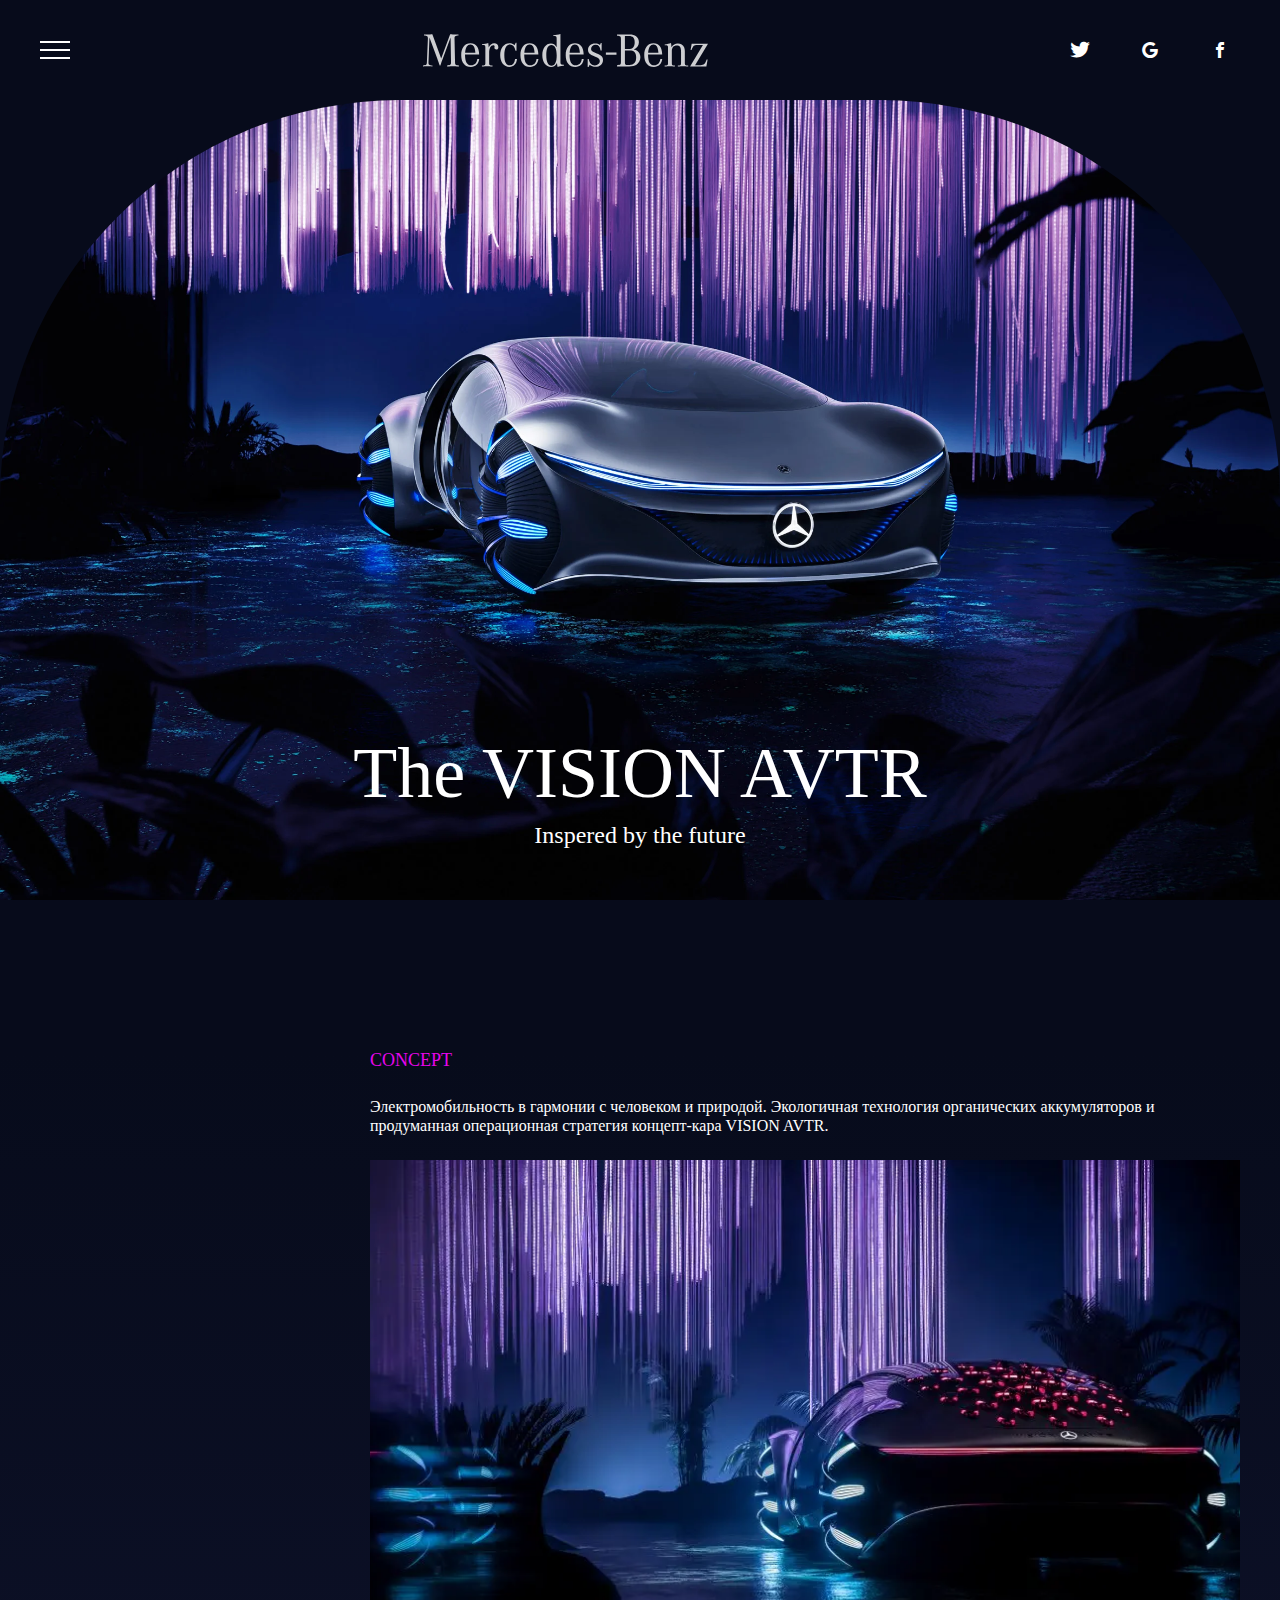
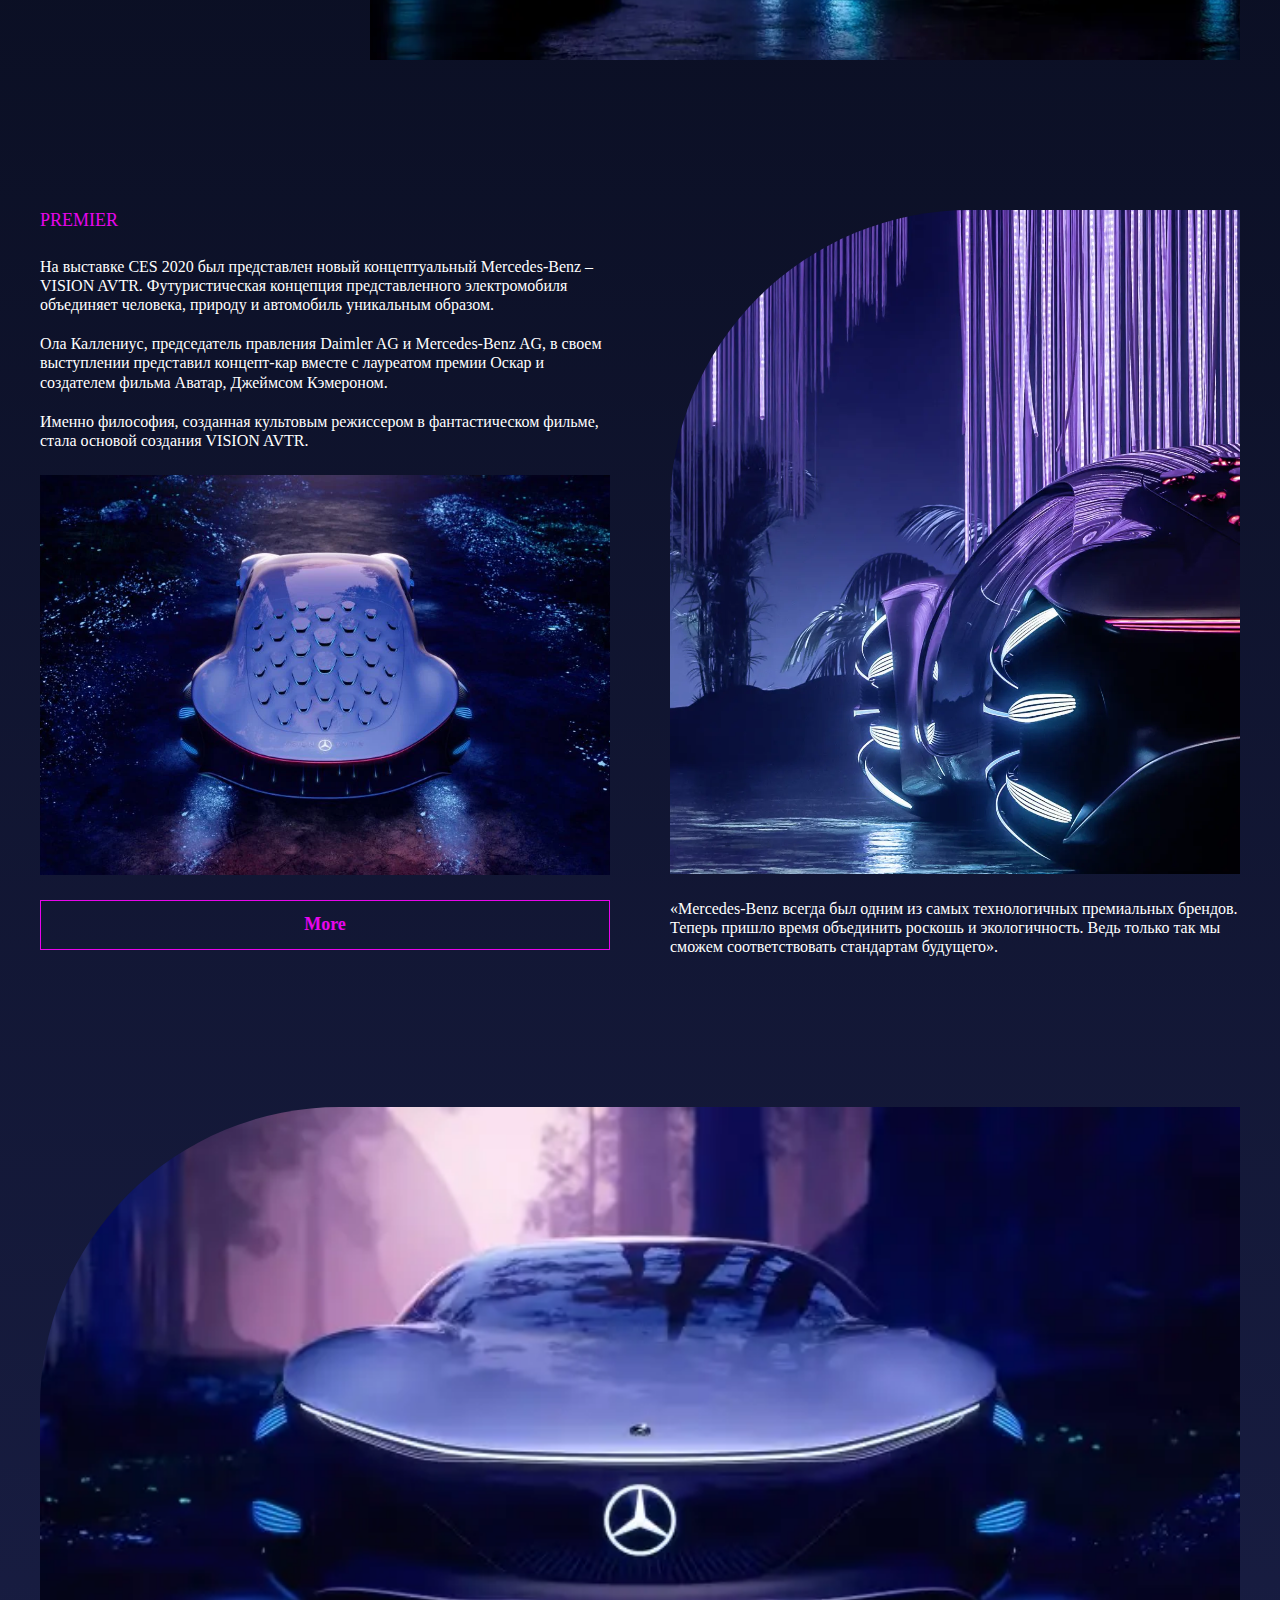
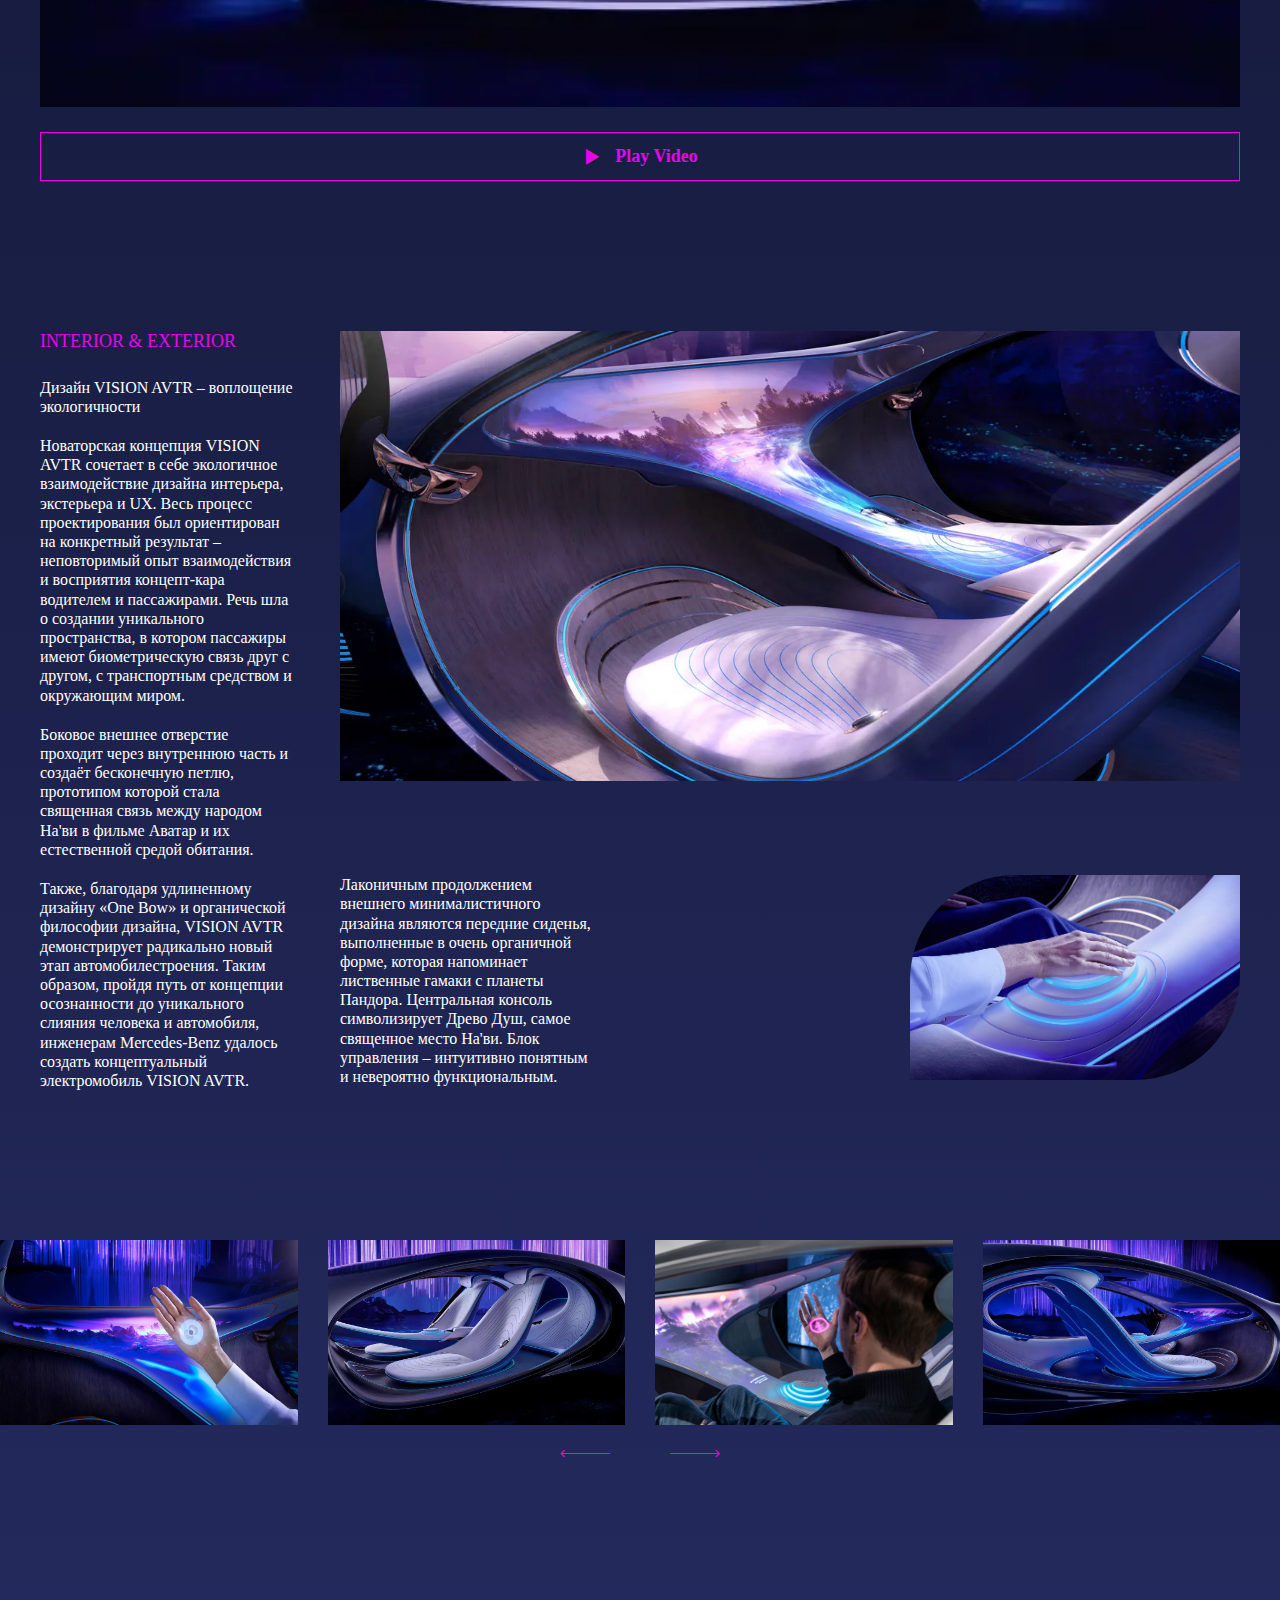
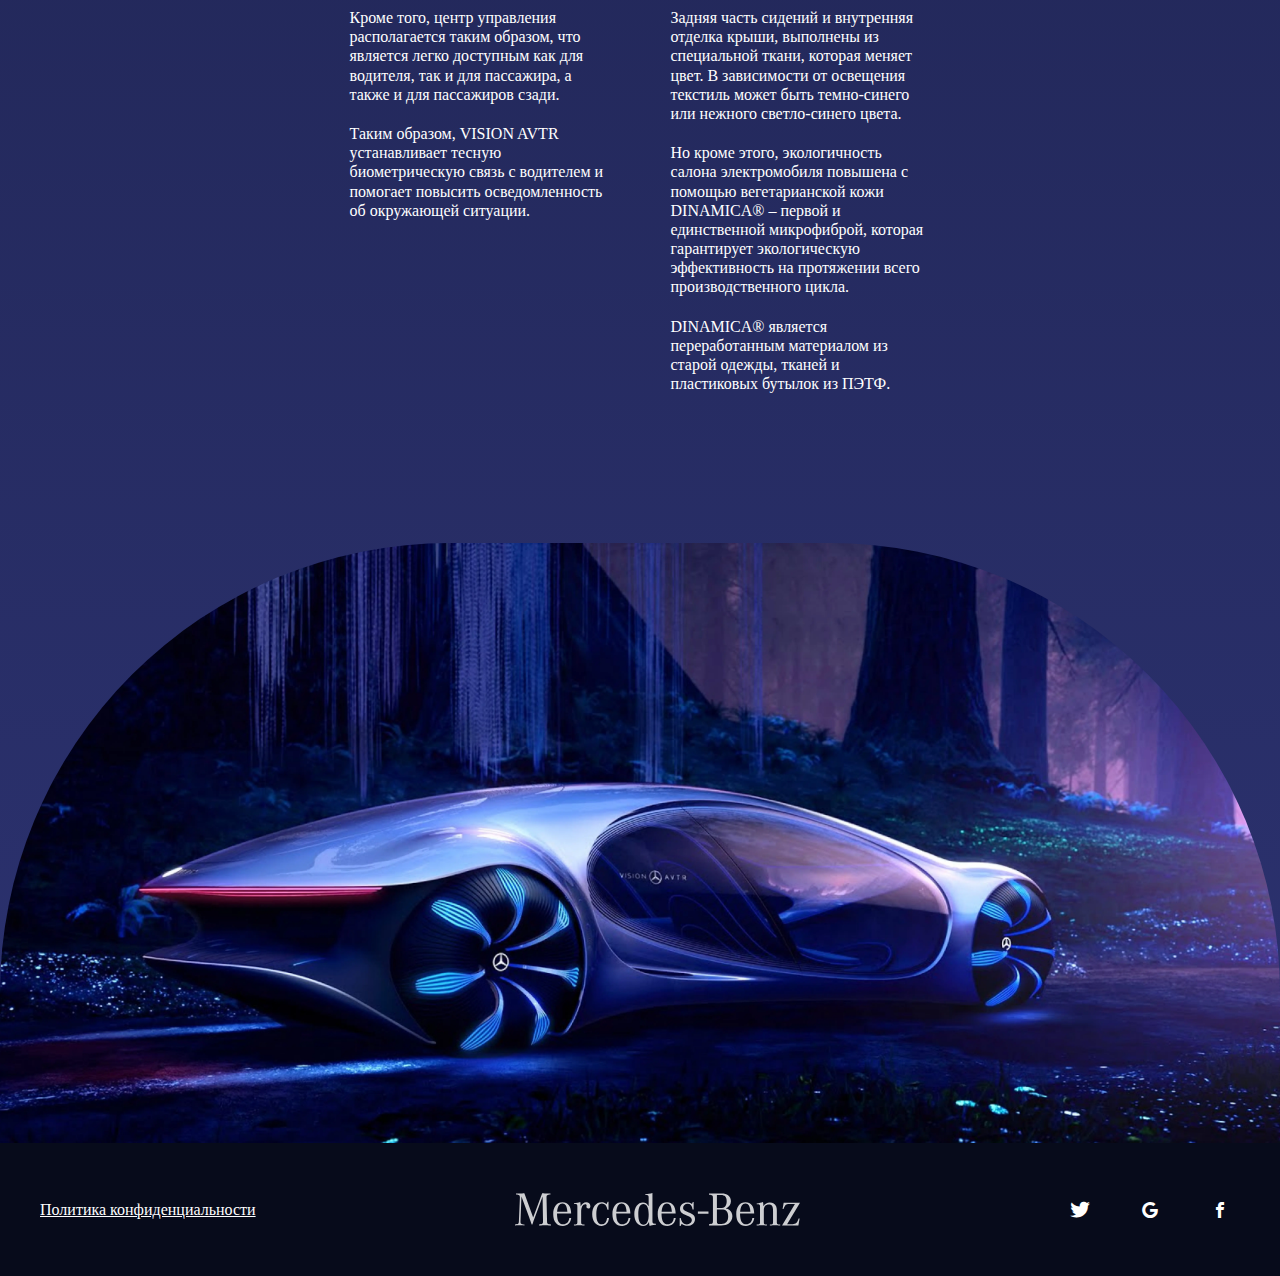
==== commit 05c0305a: "Add files via upload" ====
--- a/home.html
+++ b/home.html
@@ -6,7 +6,7 @@
 	<meta charset="UTF-8">
 	<meta name="format-detection" content="telephone=no">
 	<!-- <style>body{opacity: 0;}</style> -->
-	<link rel="stylesheet" href="css/style.min.css?_v=20240401143237">
+	<link rel="stylesheet" href="css/style.min.css?_v=20240401215846">
 	<link rel="shortcut icon" href="favicon.ico">
 	<!-- <meta name="robots" content="noindex, nofollow"> -->
 	<meta name="viewport" content="width=device-width, initial-scale=1.0">
@@ -56,7 +56,7 @@
 			<div class="page__inner">
 				<section class="page__concept concept">
 					<div class="concept__container">
-						<div data-watch data-watch-once class="concept__inner">
+						<div class="concept__inner">
 							<h2 class="concept__title title">Concept</h2>
 							<div class="concept__text text">
 								<p>
@@ -73,7 +73,7 @@
 				</section>
 				<section class="page__premier premier">
 					<div class="premier__container">
-						<div data-watch data-watch-once class="premier__content">
+						<div class="premier__content">
 							<h2 class="premier__title title">premier</h2>
 							<div class="premier__text text">
 								<p>
@@ -100,7 +100,7 @@
 							</div>
 							<button class="premier__button button button--more">More</button>
 						</div>
-						<div data-watch data-watch-once class="premier__info-block info-block">
+						<div class="premier__info-block info-block">
 							<div class="info-block__image">
 								<picture><source srcset="img/premier/4.webp" type="image/webp"><img src="img/premier/4.jpeg" alt="info-block__image"></picture>
 							</div>
@@ -114,7 +114,7 @@
 						</div>
 					</div>
 				</section>
-				<div data-watch data-watch-once class="page__video video">
+				<div class="page__video video">
 					<div class="video__container">
 						<div class="video__image">
 							<picture><source srcset="img/video/5.webp" type="image/webp"><img src="img/video/5.jpeg" alt="image-video"></picture>
@@ -124,14 +124,14 @@
 						</button>
 					</div>
 				</div>
-				<section data-watch data-watch-once class="page__interior interior">
+				<section class="page__interior interior">
 					<div class="interior__container">
 						<div class="interior__text text">
 							<h2 class="interior__title title">INTERIOR & EXTERIOR</h2>
-							<p data-watch data-watch-once>
+							<p>
 								Дизайн VISION AVTR – воплощение экологичности
 							</p>
-							<p data-watch data-watch-once>
+							<p>
 								Новаторская концепция VISION AVTR сочетает в себе экологичное взаимодействие дизайна
 								интерьера, экстерьера и UX. Весь
 								процесс проектирования был ориентирован на конкретный результат – неповторимый опыт
@@ -140,12 +140,12 @@
 								котором пассажиры имеют
 								биометрическую связь друг с другом, с транспортным средством и окружающим миром.
 							</p>
-							<p data-watch data-watch-once>
+							<p>
 								Боковое внешнее отверстие проходит через внутреннюю часть и создаёт бесконечную петлю,
 								прототипом которой стала
 								священная ​​связь между народом На'ви в фильме Аватар и их естественной средой обитания.
 							</p>
-							<p data-watch data-watch-once>
+							<p>
 								Также, благодаря удлиненному дизайну «One Bow» и органической философии дизайна, VISION
 								AVTR
 								демонстрирует радикально
@@ -161,7 +161,7 @@
 							</div>
 							<div class="interior__content-block content-block">
 								<div class="content-block__text text">
-									<p data-watch data-watch-once>
+									<p>
 										Лаконичным продолжением внешнего минималистичного дизайна являются передние
 										сиденья,
 										выполненные в очень органичной
@@ -180,7 +180,7 @@
 						</div>
 					</div>
 					<!-- Оболонка слайдера -->
-					<div data-watch data-watch-once class="interior__slider swiper">
+					<div class="interior__slider swiper">
 						<!-- Частина слайдера, що рухається -->
 						<div class="interior__wrapper swiper-wrapper">
 							<!-- Слайд -->
@@ -215,34 +215,34 @@
 				</section>
 				<div class="page__text-content text-content">
 					<div class="text-content__container">
-						<div data-watch data-watch-once class="text-content__text text">
-							<p data-watch data-watch-once>
+						<div class="text-content__text text">
+							<p>
 								Кроме того, центр управления располагается таким образом, что является легко доступным
 								как
 								для водителя, так и для
 								пассажира, а также и для пассажиров сзади.
 							</p>
-							<p data-watch data-watch-once>
+							<p>
 								Таким образом, VISION AVTR устанавливает тесную биометрическую связь с водителем и
 								помогает
 								повысить осведомленность об
 								окружающей ситуации.
 							</p>
 						</div>
-						<div data-watch data-watch-once class="text-content__text text">
-							<p data-watch data-watch-once>
+						<div class="text-content__text text">
+							<p>
 								Задняя часть сидений и внутренняя отделка крыши, выполнены из специальной ткани, которая
 								меняет цвет. В зависимости от
 								освещения текстиль может быть темно-синего или нежного светло-синего цвета.
 							</p>
-							<p data-watch data-watch-once>
+							<p>
 								Но кроме этого, экологичность салона электромобиля повышена с помощью вегетарианской
 								кожи
 								DINAMICA® – первой и
 								единственной микрофиброй, которая гарантирует экологическую эффективность на протяжении
 								всего производственного цикла.
 							</p>
-							<p data-watch data-watch-once>
+							<p>
 								DINAMICA® является переработанным материалом из старой одежды, тканей и пластиковых
 								бутылок
 								из ПЭТФ.
@@ -278,7 +278,7 @@
 			</div>
 		</div>
 	</div>
-	<script src="js/app.min.js?_v=20240401143237"></script>
+	<script src="js/app.min.js?_v=20240401215846"></script>
 </body>
 
 </html>--- a/css/style.min.css
+++ b/css/style.min.css
@@ -1 +1 @@
-@charset "UTF-8";@import url(https://fonts.googleapis.com/css?family=Roboto+Condensed:regular,700&display=swap);@font-face{font-family:icons;font-display:swap;src:url(../fonts/icons.woff2) format("woff2"),url(../fonts/icons.woff) format("woff");font-weight:400;font-style:normal}[class*=_icon-]:before{font-family:icons;font-style:normal;font-weight:400;font-variant:normal;text-transform:none;line-height:1;-webkit-font-smoothing:antialiased;-moz-osx-font-smoothing:grayscale}[class*=_icon-]:before{display:block}._icon-arrow-right:before{content:"\e904"}._icon-arrow-left:before{content:"\e905"}._icon-s-twitter:before{content:"\e900"}._icon-s-facebook:before{content:"\e903"}._icon-google:before{content:"\e902"}._icon-play:before{content:"\e901"}*{padding:0;margin:0;border:0}*,*::after,*::before{box-sizing:border-box}*::after,*::before{display:inline-block}body,html{height:100%;min-width:320px}body{color:#fff;line-height:1;font-family:RobotoCondensed;font-size:1rem;-ms-text-size-adjust:100%;-moz-text-size-adjust:100%;-webkit-text-size-adjust:100%;-webkit-font-smoothing:antialiased;-moz-osx-font-smoothing:grayscale}button,input,textarea{font-family:RobotoCondensed;font-size:inherit;line-height:inherit;color:inherit;background-color:transparent}input,textarea{width:100%}button,option,select{cursor:pointer}a{display:inline-block;color:inherit;text-decoration:none}ul li{list-style:none}img{vertical-align:top}h1,h2,h3,h4,h5,h6{font-weight:inherit;font-size:inherit}.lock body{overflow:hidden;touch-action:none;-ms-scroll-chaining:none;overscroll-behavior:none}.wrapper{min-height:100%;display:flex;flex-direction:column;overflow:hidden}@supports (overflow:clip){.wrapper{overflow:clip}}.wrapper > main{flex:1 1 auto}.wrapper > *{min-width:0}[class*=__container]{max-width:76.875rem;margin:0 auto;padding:0 .9375rem}.menu__body{position:fixed;width:100%;height:100%;left:-100%;top:0;overflow:auto;padding:7.5rem .9375rem .9375rem;background-color:#070b1b;transition:left .3s}.menu__body::before{content:"";position:fixed;width:100%;left:-100%;top:0;transition:left .3s;z-index:2;border-bottom:.0625rem solid #fff}.menu-open .menu__body{left:0}.menu-open .menu__body::before{left:0}.menu__list{display:flex;flex-direction:column;row-gap:1.25rem}.menu__link{transition:all .3s ease-in-out;text-transform:uppercase;font-size:1.375rem;line-height:1.2;color:#e805ed}.icon-menu{display:block;position:relative;width:1.875rem;height:1.125rem;z-index:5}.icon-menu span,.icon-menu::after,.icon-menu::before{content:"";transition:all .3s ease 0s;right:0;position:absolute;width:100%;height:.125rem;background-color:#fff}.icon-menu::before{top:0}.icon-menu::after{bottom:0}.icon-menu span{top:calc(50% - .0625rem)}.menu-open .icon-menu span{width:0}.menu-open .icon-menu::before{top:calc(50% - .0625rem);-webkit-transform:rotate(-45deg);transform:rotate(-45deg)}.menu-open .icon-menu::after{bottom:calc(50% - .0625rem);-webkit-transform:rotate(45deg);transform:rotate(45deg)}body::after{content:"";background-color:rgba(0,0,0,.5);position:fixed;width:100%;height:100%;top:0;left:0;opacity:0;transition:opacity .8s ease 0s;pointer-events:none;z-index:149}.popup-show body::after{opacity:1}.popup{position:fixed;top:0;left:0;bottom:0;right:0;padding:30px 10px;transition:visibility .8s ease 0s;visibility:hidden;pointer-events:none}.popup_show{z-index:150;visibility:visible;overflow:auto;pointer-events:auto}.popup_show .popup__content{visibility:visible;-webkit-transform:scale(1);transform:scale(1);background:#070b1b linear-gradient(180deg,#070b1b 0,#2c3270 100%);display:flex;flex-direction:column;row-gap:1.5625rem}.popup__wrapper{display:flex;flex-direction:column;align-items:center;min-height:100%;flex:1 1 auto;width:100%;display:flex;justify-content:center}.popup__content{visibility:hidden;-webkit-transform:scale(0);transform:scale(0);transition:-webkit-transform .3s ease 0s;transition:transform .3s ease 0s;transition:transform .3s ease 0s,-webkit-transform .3s ease 0s;background-color:#eee;padding:20px;width:100%;max-width:900px;border-radius:20px}.lock .popup__content{visibility:visible}.popup_show .popup__close{color:#e805ed;font-size:1.5rem;font-weight:700;text-align:right}.popup__text iframe{width:100%;min-height:25rem}.ibg{width:100%;height:100%;-o-object-fit:cover;object-fit:cover}.ibg--top{-o-object-position:top;object-position:top}.ibg--bottom{-o-object-position:bottom;object-position:bottom}.ibg--left{-o-object-position:left;object-position:left}.ibg--right{-o-object-position:right;object-position:right}.ibg--contain{-o-object-fit:contain;object-fit:contain}.title{font-family:"Corporate A";font-size:1.125rem;line-height:1.2;text-transform:uppercase;color:#e805ed}.text{line-height:1.2}.text p:not(:last-child){margin-bottom:1.25rem}.button{border:.0625rem solid #e805ed;display:flex;justify-content:center;align-items:center;gap:.75rem;color:#e805ed;transition:all .3s ease-in-out;width:100%;font-weight:700;font-size:1.125rem;font-family:"Corporate A";line-height:1.2;padding:.8125rem}.button--play{cursor:pointer}.button--play::before{transition:all .3s ease-in-out;font-size:1.3125rem;color:#e805ed}.action-social{display:flex;align-items:center;flex-wrap:wrap;z-index:2;row-gap:.3125rem}.action-social__link{width:2.5rem;height:2.5rem;border-radius:50%;display:flex;justify-content:center;align-items:center;background-color:transparent;transition:all .3s ease-in-out}.action-social__link:first-child::before{font-size:1.625rem}.header{position:absolute;left:0;width:100%;background-color:#070b1b;z-index:50}.header__container{display:flex;justify-content:space-between;align-items:center;-webkit-column-gap:1.25rem;-moz-column-gap:1.25rem;column-gap:1.25rem}.header._header-scroll{position:fixed;top:-200%;transition:all .3s ease-in-out}.header._header-show{transition:all .3s ease-in-out;top:0}.header__logo{position:relative;z-index:2;aspect-ratio:285/33;-o-object-fit:cover;object-fit:cover}.footer{background-color:#070b1b}.footer__container{display:flex;justify-content:space-between;align-items:center;-webkit-column-gap:1.5625rem;-moz-column-gap:1.5625rem;column-gap:1.5625rem;flex-wrap:wrap;row-gap:1.875rem}.footer__policy{line-height:1.2;text-decoration:underline;transition:all .3s ease-in-out}.footer__logo img{aspect-ratio:285/33;-o-object-fit:cover;object-fit:cover}.page__inner{background:#070b1b linear-gradient(180deg,#070b1b 0,#2c3270 100%)}.concept__inner{display:flex;flex-direction:column;row-gap:1.5625rem;-webkit-transform:translateX(30%);transform:translateX(30%);opacity:0;visibility:hidden;transition:all .6s ease-in-out}.concept__inner._watcher-view{transition:all .8s ease-in-out;-webkit-transform:translateX(0);transform:translateX(0);opacity:1;visibility:visible}.concept__image img{aspect-ratio:870/500;-o-object-fit:cover;object-fit:cover;width:100%}.premier__container{display:flex}.premier__content{-webkit-transform:translateX(-30%);transform:translateX(-30%);opacity:0;visibility:hidden;transition:all .6s ease-in-out}.premier__content._watcher-view{transition:all .8s ease-in-out;-webkit-transform:translateX(0);transform:translateX(0);opacity:1;visibility:visible}.premier__content > *{margin-bottom:1.5625rem}.premier__content > *:last-child{margin-bottom:0}.premier__image img{aspect-ratio:570/400;-o-object-fit:cover;object-fit:cover;width:100%}.info-block{-webkit-transform:translateX(30%);transform:translateX(30%);opacity:0;visibility:hidden;transition:all .6s ease-in-out}.info-block._watcher-view{transition:all .8s ease-in-out;-webkit-transform:translateX(0);transform:translateX(0);opacity:1;visibility:visible}.info-block > *{margin-bottom:1.5625rem}.info-block > *:last-child{margin-bottom:0}.info-block__image img{aspect-ratio:570/664;-o-object-fit:cover;object-fit:cover;width:100%;border-radius:var(--border-tl) 0 0 0}.video{-webkit-transform:translateX(-30%);transform:translateX(-30%);opacity:0;visibility:hidden;transition:all .6s ease-in-out}.video._watcher-view{transition:all .8s ease-in-out;-webkit-transform:translateX(0);transform:translateX(0);opacity:1;visibility:visible}.video__container > *{margin-bottom:1.5625rem}.video__container > *:last-child{margin-bottom:0}.video__image img{aspect-ratio:1200/600;-o-object-fit:cover;object-fit:cover;width:100%;border-radius:var(--border-tl) 0 0 0}.interior{-webkit-transform:translateX(30%);transform:translateX(30%);opacity:0;visibility:hidden;transition:all .6s ease-in-out}.interior._watcher-view{transition:all .8s ease-in-out;-webkit-transform:translateX(0);transform:translateX(0);opacity:1;visibility:visible}.interior__container{display:flex}.interior__title:not(:last-child){margin-bottom:1.5625rem}.interior__text p{-webkit-transform:translateY(30%);transform:translateY(30%);opacity:0;visibility:hidden;transition:all .4s ease-in-out}.interior__text p._watcher-view{transition:all .6s ease-in-out;-webkit-transform:translateY(0);transform:translateY(0);opacity:1;visibility:visible}.interior__image img{aspect-ratio:900/450;-o-object-fit:cover;object-fit:cover;width:100%}.interior__slider{opacity:0;visibility:hidden;transition:all .6s ease-in-out}.interior__slider._watcher-view{transition:all .8s ease-in-out;opacity:1;visibility:visible}.interior__slide{max-width:28.125rem}.interior__slide img{aspect-ratio:450/280;-o-object-fit:cover;object-fit:cover;width:100%}.content-block{display:flex}.content-block__image img{aspect-ratio:330/205;-o-object-fit:cover;object-fit:cover;width:100%;border-radius:var(--border-tl) 0 var(--border-tr) 0}.swiper-button{display:none}.swiper-button-next::before,.swiper-button-prev::before{color:#e805ed;font-size:.490625rem;transition:all .3s ease-in-out}.picture img{aspect-ratio:1920/900;-o-object-fit:cover;object-fit:cover;width:100%;border-radius:var(--border-tl) var(--border-tr) 0 0}.text-content__container{display:flex;justify-content:center;align-items:flex-start;flex-wrap:wrap;row-gap:1.5625rem}.text-content__text{-webkit-transform:translateX(-30%);transform:translateX(-30%);opacity:0;visibility:hidden;transition:all .6s ease-in-out}.text-content__text._watcher-view{transition:all .8s ease-in-out;-webkit-transform:translateX(0);transform:translateX(0);opacity:1;visibility:visible}.text-content__text p{-webkit-transform:translateY(30%);transform:translateY(30%);opacity:0;visibility:hidden;transition:all .4s ease-in-out}.text-content__text p._watcher-view{transition:all .6s ease-in-out;-webkit-transform:translateY(0);transform:translateY(0);opacity:1;visibility:visible}.hero{position:relative;background-color:#070b1b}.hero__image{position:absolute;top:0;left:0;aspect-ratio:1920/800;width:100%;height:100%}.hero img{width:100%;-o-object-fit:cover;object-fit:cover;border-radius:var(--border-tl) var(--border-tr) 0 0}.hero__container{display:flex;flex-direction:column;justify-content:flex-end;text-align:center;gap:.3125rem;position:relative;z-index:2}.hero__title{font-family:"Corporate A";line-height:1.2}.hero__label{font-size:1.5rem;line-height:1.2}.swiper{overflow:hidden;display:flex;flex-direction:column;row-gap:25px}.swiper-initialized{touch-action:pan-y}.swiper-wrapper{width:100%;height:100%;box-sizing:content-box;display:flex;position:relative}.swiper-vertical .swiper-wrapper{flex-direction:column}.swiper-autoheight .swiper-wrapper{align-items:flex-start}.swiper-initialized .swiper-slide{flex-shrink:0}.swiper-android .swiper-slide,.swiper-android .swiper-wrapper{-webkit-transform:translate3d(0,0,0);transform:translate3d(0,0,0)}.swiper-button-lock{display:none!important}@media (min-width:47.99875em){.menu__body::before{height:6.25rem}.header__container{min-height:6.25rem}.header__logo{max-width:17.8125rem}.footer__logo img{max-width:17.8125rem}.page__hero{margin-top:6.25rem}.premier__content{flex:1 1 50%}.info-block{flex:1 1 50%}.interior__text{flex:1 0 15.9375rem}.interior__block{flex:1 1 56.25rem}.swiper-button{align-self:center;display:flex}.text-content__text{flex:0 0 16.25rem;width:16.25rem}}@media (min-width:47.99875em) and (min-width:76.875em){.swiper-button{-webkit-column-gap:3.75rem;-moz-column-gap:3.75rem;column-gap:3.75rem}}@media (min-width:61.99875em){.concept__container{display:flex;justify-content:flex-end}.concept__inner{flex:0 1 54.375rem;width:54.375rem}.content-block{justify-content:space-between}.content-block__text{flex:0 1 15.9375rem;max-width:15.9375rem}.content-block__image{flex:0 1 20.625rem;width:27.5%}}@media (min-width:76.875em){.menu__body{width:30%}.action-social{-webkit-column-gap:1.875rem;-moz-column-gap:1.875rem;column-gap:1.875rem}.page__hero{padding-bottom:9.375rem}.page__concept{margin-bottom:9.375rem}.page__premier{margin-bottom:9.375rem}.page__video{margin-bottom:9.375rem}.page__interior{margin-bottom:9.375rem}.page__picture:not(:last-child){margin-bottom:9.375rem}.page__text-content{margin-bottom:9.375rem}.premier__container{-webkit-column-gap:3.75rem;-moz-column-gap:3.75rem;column-gap:3.75rem}.info-block__image img{--border-tl:18.75rem}.video__image img{--border-tl:18.75rem}.interior__container{-webkit-column-gap:2.8125rem;-moz-column-gap:2.8125rem;column-gap:2.8125rem}.interior__container{margin-bottom:9.375rem}.interior__image:not(:last-child){margin-bottom:5.875rem}.content-block__image img{--border-tl:6.5625rem}.content-block__image img{--border-tr:6.5625rem}.picture img{--border-tl:28.125rem}.picture img{--border-tr:28.125rem}.text-content__container{-webkit-column-gap:3.8125rem;-moz-column-gap:3.8125rem;column-gap:3.8125rem}.hero img{height:50rem}.hero img{--border-tl:25rem}.hero img{--border-tr:25rem}.hero__container{min-height:50rem}.hero__container{padding-bottom:3.125rem}.hero__title{font-size:4.5rem}}@media (min-width:120em){.footer__container{padding-top:8.125rem}.footer__container{padding-bottom:8.125rem}}@media (max-width:30em){.info-block__image img{--border-tl:0.0000000625rem}.video__image img{--border-tl:0.0000000625rem}.content-block__image img{--border-tl:0.0000000625rem}.content-block__image img{--border-tr:0.0000000625rem}.picture img{--border-tl:0.0000000625rem}.picture img{--border-tr:0.0000000625rem}.hero img{--border-tl:0.0000000625rem}.hero img{--border-tr:0.0000000625rem}}@media (max-width:20em){.menu__body::before{height:4.375rem}.action-social{-webkit-column-gap:.9375rem;-moz-column-gap:.9375rem;column-gap:.9375rem}.header__container{min-height:4.375rem}.header__logo{max-width:13.75rem}.footer__logo img{max-width:10.625rem}.page__hero{margin-top:4.375rem}.page__hero{padding-bottom:2.5rem}.page__concept{margin-bottom:2.5rem}.page__premier{margin-bottom:2.5rem}.page__video{margin-bottom:2.5rem}.page__interior{margin-bottom:2.5rem}.page__picture:not(:last-child){margin-bottom:2.5rem}.page__text-content{margin-bottom:2.5rem}.premier__container{-webkit-column-gap:1.25rem;-moz-column-gap:1.25rem;column-gap:1.25rem}.interior__container{-webkit-column-gap:.9375rem;-moz-column-gap:.9375rem;column-gap:.9375rem}.interior__container{margin-bottom:2.5rem}.interior__image:not(:last-child){margin-bottom:1.875rem}.text-content__container{-webkit-column-gap:1.3125rem;-moz-column-gap:1.3125rem;column-gap:1.3125rem}.hero img{height:25rem}.hero__container{min-height:25rem}.hero__container{padding-bottom:1.5625rem}.hero__title{font-size:2.25rem}}@media (max-width:76.875em){.footer__container{padding-top:2.5rem}.footer__container{padding-bottom:2.5rem}}@media (max-width:61.99875em){.content-block{flex-direction:column;row-gap:1.875rem}}@media (max-width:47.99875em){.menu__body{display:flex;flex-direction:column}.menu__list{flex-grow:1}.premier__container{flex-direction:column;row-gap:3.125rem}.interior__container{flex-direction:column;row-gap:1.875rem}.text-content__container{flex-direction:column}}@media (max-width:29.99875em){.menu__link{font-size:1.75rem;padding-top:.3125rem;padding-bottom:.3125rem}.footer__container{flex-direction:column-reverse}}@media (max-width:29.99875em) and (max-width:20em){.footer__container{padding-top:.9375rem}.footer__container{padding-bottom:.9375rem}.footer__container{row-gap:1.25rem}}@media (min-width:47.99875em) and (max-width:76.875em){.menu__body{width:40%}}@media (min-width:20em) and (max-width:47.99875em){@supports (height:clamp(4.375rem ,3.0356544935rem + 6.6967275325vw ,6.25rem)){.menu__body::before{height:clamp(4.375rem ,3.0356544935rem + 6.6967275325vw ,6.25rem)}}@supports not (height:clamp(4.375rem ,3.0356544935rem + 6.6967275325vw ,6.25rem)){.menu__body::before{height:calc(4.375rem + 1.875 * (100vw - 20rem)/ 27.99875)}}@supports (min-height:clamp(4.375rem ,3.0356544935rem + 6.6967275325vw ,6.25rem)){.header__container{min-height:clamp(4.375rem ,3.0356544935rem + 6.6967275325vw ,6.25rem)}}@supports not (min-height:clamp(4.375rem ,3.0356544935rem + 6.6967275325vw ,6.25rem)){.header__container{min-height:calc(4.375rem + 1.875 * (100vw - 20rem)/ 27.99875)}}@supports (max-width:clamp(13.75rem ,10.8480847359rem + 14.5095763204vw ,17.8125rem)){.header__logo{max-width:clamp(13.75rem ,10.8480847359rem + 14.5095763204vw ,17.8125rem)}}@supports not (max-width:clamp(13.75rem ,10.8480847359rem + 14.5095763204vw ,17.8125rem)){.header__logo{max-width:calc(13.75rem + 4.0625 * (100vw - 20rem)/ 27.99875)}}@supports (max-width:clamp(10.625rem ,5.4908422251rem + 25.6707888745vw ,17.8125rem)){.footer__logo img{max-width:clamp(10.625rem ,5.4908422251rem + 25.6707888745vw ,17.8125rem)}}@supports not (max-width:clamp(10.625rem ,5.4908422251rem + 25.6707888745vw ,17.8125rem)){.footer__logo img{max-width:calc(10.625rem + 7.1875 * (100vw - 20rem)/ 27.99875)}}@supports (margin-top:clamp(4.375rem ,3.0356544935rem + 6.6967275325vw ,6.25rem)){.page__hero{margin-top:clamp(4.375rem ,3.0356544935rem + 6.6967275325vw ,6.25rem)}}@supports not (margin-top:clamp(4.375rem ,3.0356544935rem + 6.6967275325vw ,6.25rem)){.page__hero{margin-top:calc(4.375rem + 1.875 * (100vw - 20rem)/ 27.99875)}}}@media (min-width:20em) and (max-width:76.875em){@supports ((-moz-column-gap:clamp(0.9375rem ,0.6078296703rem + 1.6483516484vw ,1.875rem)) or (column-gap:clamp(0.9375rem ,0.6078296703rem + 1.6483516484vw ,1.875rem))){.action-social{-webkit-column-gap:clamp(.9375rem ,.6078296703rem + 1.6483516484vw ,1.875rem);-moz-column-gap:clamp(.9375rem ,.6078296703rem + 1.6483516484vw ,1.875rem);column-gap:clamp(.9375rem ,.6078296703rem + 1.6483516484vw ,1.875rem)}}@supports not ((-moz-column-gap:clamp(0.9375rem ,0.6078296703rem + 1.6483516484vw ,1.875rem)) or (column-gap:clamp(0.9375rem ,0.6078296703rem + 1.6483516484vw ,1.875rem))){.action-social{-webkit-column-gap:calc(.9375rem + .9375 * (100vw - 20rem)/ 56.875);-moz-column-gap:calc(.9375rem + .9375 * (100vw - 20rem)/ 56.875);column-gap:calc(.9375rem + .9375 * (100vw - 20rem)/ 56.875)}}@supports (padding-bottom:clamp(2.5rem ,0.0824175824rem + 12.0879120879vw ,9.375rem)){.page__hero{padding-bottom:clamp(2.5rem ,.0824175824rem + 12.0879120879vw ,9.375rem)}}@supports not (padding-bottom:clamp(2.5rem ,0.0824175824rem + 12.0879120879vw ,9.375rem)){.page__hero{padding-bottom:calc(2.5rem + 6.875 * (100vw - 20rem)/ 56.875)}}@supports (margin-bottom:clamp(2.5rem ,0.0824175824rem + 12.0879120879vw ,9.375rem)){.page__concept{margin-bottom:clamp(2.5rem ,.0824175824rem + 12.0879120879vw ,9.375rem)}}@supports not (margin-bottom:clamp(2.5rem ,0.0824175824rem + 12.0879120879vw ,9.375rem)){.page__concept{margin-bottom:calc(2.5rem + 6.875 * (100vw - 20rem)/ 56.875)}}@supports (margin-bottom:clamp(2.5rem ,0.0824175824rem + 12.0879120879vw ,9.375rem)){.page__premier{margin-bottom:clamp(2.5rem ,.0824175824rem + 12.0879120879vw ,9.375rem)}}@supports not (margin-bottom:clamp(2.5rem ,0.0824175824rem + 12.0879120879vw ,9.375rem)){.page__premier{margin-bottom:calc(2.5rem + 6.875 * (100vw - 20rem)/ 56.875)}}@supports (margin-bottom:clamp(2.5rem ,0.0824175824rem + 12.0879120879vw ,9.375rem)){.page__video{margin-bottom:clamp(2.5rem ,.0824175824rem + 12.0879120879vw ,9.375rem)}}@supports not (margin-bottom:clamp(2.5rem ,0.0824175824rem + 12.0879120879vw ,9.375rem)){.page__video{margin-bottom:calc(2.5rem + 6.875 * (100vw - 20rem)/ 56.875)}}@supports (margin-bottom:clamp(2.5rem ,0.0824175824rem + 12.0879120879vw ,9.375rem)){.page__interior{margin-bottom:clamp(2.5rem ,.0824175824rem + 12.0879120879vw ,9.375rem)}}@supports not (margin-bottom:clamp(2.5rem ,0.0824175824rem + 12.0879120879vw ,9.375rem)){.page__interior{margin-bottom:calc(2.5rem + 6.875 * (100vw - 20rem)/ 56.875)}}@supports (margin-bottom:clamp(2.5rem ,0.0824175824rem + 12.0879120879vw ,9.375rem)){.page__picture:not(:last-child){margin-bottom:clamp(2.5rem ,.0824175824rem + 12.0879120879vw ,9.375rem)}}@supports not (margin-bottom:clamp(2.5rem ,0.0824175824rem + 12.0879120879vw ,9.375rem)){.page__picture:not(:last-child){margin-bottom:calc(2.5rem + 6.875 * (100vw - 20rem)/ 56.875)}}@supports (margin-bottom:clamp(2.5rem ,0.0824175824rem + 12.0879120879vw ,9.375rem)){.page__text-content{margin-bottom:clamp(2.5rem ,.0824175824rem + 12.0879120879vw ,9.375rem)}}@supports not (margin-bottom:clamp(2.5rem ,0.0824175824rem + 12.0879120879vw ,9.375rem)){.page__text-content{margin-bottom:calc(2.5rem + 6.875 * (100vw - 20rem)/ 56.875)}}@supports ((-moz-column-gap:clamp(1.25rem ,0.3708791209rem + 4.3956043956vw ,3.75rem)) or (column-gap:clamp(1.25rem ,0.3708791209rem + 4.3956043956vw ,3.75rem))){.premier__container{-webkit-column-gap:clamp(1.25rem ,.3708791209rem + 4.3956043956vw ,3.75rem);-moz-column-gap:clamp(1.25rem ,.3708791209rem + 4.3956043956vw ,3.75rem);column-gap:clamp(1.25rem ,.3708791209rem + 4.3956043956vw ,3.75rem)}}@supports not ((-moz-column-gap:clamp(1.25rem ,0.3708791209rem + 4.3956043956vw ,3.75rem)) or (column-gap:clamp(1.25rem ,0.3708791209rem + 4.3956043956vw ,3.75rem))){.premier__container{-webkit-column-gap:calc(1.25rem + 2.5 * (100vw - 20rem)/ 56.875);-moz-column-gap:calc(1.25rem + 2.5 * (100vw - 20rem)/ 56.875);column-gap:calc(1.25rem + 2.5 * (100vw - 20rem)/ 56.875)}}@supports ((-moz-column-gap:clamp(0.9375rem ,0.2781593407rem + 3.2967032967vw ,2.8125rem)) or (column-gap:clamp(0.9375rem ,0.2781593407rem + 3.2967032967vw ,2.8125rem))){.interior__container{-webkit-column-gap:clamp(.9375rem ,.2781593407rem + 3.2967032967vw ,2.8125rem);-moz-column-gap:clamp(.9375rem ,.2781593407rem + 3.2967032967vw ,2.8125rem);column-gap:clamp(.9375rem ,.2781593407rem + 3.2967032967vw ,2.8125rem)}}@supports not ((-moz-column-gap:clamp(0.9375rem ,0.2781593407rem + 3.2967032967vw ,2.8125rem)) or (column-gap:clamp(0.9375rem ,0.2781593407rem + 3.2967032967vw ,2.8125rem))){.interior__container{-webkit-column-gap:calc(.9375rem + 1.875 * (100vw - 20rem)/ 56.875);-moz-column-gap:calc(.9375rem + 1.875 * (100vw - 20rem)/ 56.875);column-gap:calc(.9375rem + 1.875 * (100vw - 20rem)/ 56.875)}}@supports (margin-bottom:clamp(2.5rem ,0.0824175824rem + 12.0879120879vw ,9.375rem)){.interior__container{margin-bottom:clamp(2.5rem ,.0824175824rem + 12.0879120879vw ,9.375rem)}}@supports not (margin-bottom:clamp(2.5rem ,0.0824175824rem + 12.0879120879vw ,9.375rem)){.interior__container{margin-bottom:calc(2.5rem + 6.875 * (100vw - 20rem)/ 56.875)}}@supports (margin-bottom:clamp(1.875rem ,0.4684065934rem + 7.032967033vw ,5.875rem)){.interior__image:not(:last-child){margin-bottom:clamp(1.875rem ,.4684065934rem + 7.032967033vw ,5.875rem)}}@supports not (margin-bottom:clamp(1.875rem ,0.4684065934rem + 7.032967033vw ,5.875rem)){.interior__image:not(:last-child){margin-bottom:calc(1.875rem + 4 * (100vw - 20rem)/ 56.875)}}@supports ((-moz-column-gap:clamp(1.3125rem ,0.4333791209rem + 4.3956043956vw ,3.8125rem)) or (column-gap:clamp(1.3125rem ,0.4333791209rem + 4.3956043956vw ,3.8125rem))){.text-content__container{-webkit-column-gap:clamp(1.3125rem ,.4333791209rem + 4.3956043956vw ,3.8125rem);-moz-column-gap:clamp(1.3125rem ,.4333791209rem + 4.3956043956vw ,3.8125rem);column-gap:clamp(1.3125rem ,.4333791209rem + 4.3956043956vw ,3.8125rem)}}@supports not ((-moz-column-gap:clamp(1.3125rem ,0.4333791209rem + 4.3956043956vw ,3.8125rem)) or (column-gap:clamp(1.3125rem ,0.4333791209rem + 4.3956043956vw ,3.8125rem))){.text-content__container{-webkit-column-gap:calc(1.3125rem + 2.5 * (100vw - 20rem)/ 56.875);-moz-column-gap:calc(1.3125rem + 2.5 * (100vw - 20rem)/ 56.875);column-gap:calc(1.3125rem + 2.5 * (100vw - 20rem)/ 56.875)}}@supports (height:clamp(25rem ,16.2087912088rem + 43.956043956vw ,50rem)){.hero img{height:clamp(25rem ,16.2087912088rem + 43.956043956vw ,50rem)}}@supports not (height:clamp(25rem ,16.2087912088rem + 43.956043956vw ,50rem)){.hero img{height:calc(25rem + 25 * (100vw - 20rem)/ 56.875)}}@supports (min-height:clamp(25rem ,16.2087912088rem + 43.956043956vw ,50rem)){.hero__container{min-height:clamp(25rem ,16.2087912088rem + 43.956043956vw ,50rem)}}@supports not (min-height:clamp(25rem ,16.2087912088rem + 43.956043956vw ,50rem)){.hero__container{min-height:calc(25rem + 25 * (100vw - 20rem)/ 56.875)}}@supports (padding-bottom:clamp(1.5625rem ,1.0130494505rem + 2.7472527473vw ,3.125rem)){.hero__container{padding-bottom:clamp(1.5625rem ,1.0130494505rem + 2.7472527473vw ,3.125rem)}}@supports not (padding-bottom:clamp(1.5625rem ,1.0130494505rem + 2.7472527473vw ,3.125rem)){.hero__container{padding-bottom:calc(1.5625rem + 1.5625 * (100vw - 20rem)/ 56.875)}}@supports (font-size:clamp(2.25rem ,1.4587912088rem + 3.956043956vw ,4.5rem)){.hero__title{font-size:clamp(2.25rem ,1.4587912088rem + 3.956043956vw ,4.5rem)}}@supports not (font-size:clamp(2.25rem ,1.4587912088rem + 3.956043956vw ,4.5rem)){.hero__title{font-size:calc(2.25rem + 2.25 * (100vw - 20rem)/ 56.875)}}}@media (min-width:76.875em) and (max-width:120em){@supports (padding-top:clamp(2.5rem ,-7.527173913rem + 13.0434782609vw ,8.125rem)){.footer__container{padding-top:clamp(2.5rem ,-7.527173913rem + 13.0434782609vw ,8.125rem)}}@supports not (padding-top:clamp(2.5rem ,-7.527173913rem + 13.0434782609vw ,8.125rem)){.footer__container{padding-top:calc(2.5rem + 5.625 * (100vw - 76.875rem)/ 43.125)}}@supports (padding-bottom:clamp(2.5rem ,-7.527173913rem + 13.0434782609vw ,8.125rem)){.footer__container{padding-bottom:clamp(2.5rem ,-7.527173913rem + 13.0434782609vw ,8.125rem)}}@supports not (padding-bottom:clamp(2.5rem ,-7.527173913rem + 13.0434782609vw ,8.125rem)){.footer__container{padding-bottom:calc(2.5rem + 5.625 * (100vw - 76.875rem)/ 43.125)}}}@media (max-width:29.99875em) and (min-width:29.99875em){.footer__container{padding-top:2.5rem}.footer__container{padding-bottom:2.5rem}.footer__container{row-gap:1.875rem}}@media (max-width:29.99875em) and (min-width:20em) and (max-width:29.99875em){@supports (padding-top:clamp(0.9375rem ,-2.1878906738rem + 15.6269533692vw ,2.5rem)){.footer__container{padding-top:clamp(.9375rem ,-2.1878906738rem + 15.6269533692vw ,2.5rem)}}@supports not (padding-top:clamp(0.9375rem ,-2.1878906738rem + 15.6269533692vw ,2.5rem)){.footer__container{padding-top:calc(.9375rem + 1.5625 * (100vw - 20rem)/ 9.99875)}}@supports (padding-bottom:clamp(0.9375rem ,-2.1878906738rem + 15.6269533692vw ,2.5rem)){.footer__container{padding-bottom:clamp(.9375rem ,-2.1878906738rem + 15.6269533692vw ,2.5rem)}}@supports not (padding-bottom:clamp(0.9375rem ,-2.1878906738rem + 15.6269533692vw ,2.5rem)){.footer__container{padding-bottom:calc(.9375rem + 1.5625 * (100vw - 20rem)/ 9.99875)}}@supports (row-gap:clamp(1.25rem ,-0.0001562695rem + 6.2507813477vw ,1.875rem)){.footer__container{row-gap:clamp(1.25rem ,-.0001562695rem + 6.2507813477vw ,1.875rem)}}@supports not (row-gap:clamp(1.25rem ,-0.0001562695rem + 6.2507813477vw ,1.875rem)){.footer__container{row-gap:calc(1.25rem + .625 * (100vw - 20rem)/ 9.99875)}}}@media (min-width:30em) and (max-width:76.875em){@supports (--border-tl:clamp(0.0000000625rem ,-11.9999998975rem + 39.9999998667vw ,18.75rem)){.info-block__image img{--border-tl:clamp( 0.0000000625rem , -11.9999998975rem  +  39.9999998667vw , 18.75rem )}}@supports not (--border-tl:clamp(0.0000000625rem ,-11.9999998975rem + 39.9999998667vw ,18.75rem)){.info-block__image img{--border-tl:calc(0.0000000625rem + 18.7499999375 * (100vw - 30rem) / 46.875)}}@supports (--border-tl:clamp(0.0000000625rem ,-11.9999998975rem + 39.9999998667vw ,18.75rem)){.video__image img{--border-tl:clamp( 0.0000000625rem , -11.9999998975rem  +  39.9999998667vw , 18.75rem )}}@supports not (--border-tl:clamp(0.0000000625rem ,-11.9999998975rem + 39.9999998667vw ,18.75rem)){.video__image img{--border-tl:calc(0.0000000625rem + 18.7499999375 * (100vw - 30rem) / 46.875)}}@supports (--border-tl:clamp(0.0000000625rem ,-4.1999998975rem + 13.9999998667vw ,6.5625rem)){.content-block__image img{--border-tl:clamp( 0.0000000625rem , -4.1999998975rem  +  13.9999998667vw , 6.5625rem )}}@supports not (--border-tl:clamp(0.0000000625rem ,-4.1999998975rem + 13.9999998667vw ,6.5625rem)){.content-block__image img{--border-tl:calc(0.0000000625rem + 6.5624999375 * (100vw - 30rem) / 46.875)}}@supports (--border-tr:clamp(0.0000000625rem ,-4.1999998975rem + 13.9999998667vw ,6.5625rem)){.content-block__image img{--border-tr:clamp( 0.0000000625rem , -4.1999998975rem  +  13.9999998667vw , 6.5625rem )}}@supports not (--border-tr:clamp(0.0000000625rem ,-4.1999998975rem + 13.9999998667vw ,6.5625rem)){.content-block__image img{--border-tr:calc(0.0000000625rem + 6.5624999375 * (100vw - 30rem) / 46.875)}}@supports (--border-tl:clamp(0.0000000625rem ,-17.9999998975rem + 59.9999998667vw ,28.125rem)){.picture img{--border-tl:clamp( 0.0000000625rem , -17.9999998975rem  +  59.9999998667vw , 28.125rem )}}@supports not (--border-tl:clamp(0.0000000625rem ,-17.9999998975rem + 59.9999998667vw ,28.125rem)){.picture img{--border-tl:calc(0.0000000625rem + 28.1249999375 * (100vw - 30rem) / 46.875)}}@supports (--border-tr:clamp(0.0000000625rem ,-17.9999998975rem + 59.9999998667vw ,28.125rem)){.picture img{--border-tr:clamp( 0.0000000625rem , -17.9999998975rem  +  59.9999998667vw , 28.125rem )}}@supports not (--border-tr:clamp(0.0000000625rem ,-17.9999998975rem + 59.9999998667vw ,28.125rem)){.picture img{--border-tr:calc(0.0000000625rem + 28.1249999375 * (100vw - 30rem) / 46.875)}}@supports (--border-tl:clamp(0.0000000625rem ,-15.9999998975rem + 53.3333332vw ,25rem)){.hero img{--border-tl:clamp( 0.0000000625rem , -15.9999998975rem  +  53.3333332vw , 25rem )}}@supports not (--border-tl:clamp(0.0000000625rem ,-15.9999998975rem + 53.3333332vw ,25rem)){.hero img{--border-tl:calc(0.0000000625rem + 24.9999999375 * (100vw - 30rem) / 46.875)}}@supports (--border-tr:clamp(0.0000000625rem ,-15.9999998975rem + 53.3333332vw ,25rem)){.hero img{--border-tr:clamp( 0.0000000625rem , -15.9999998975rem  +  53.3333332vw , 25rem )}}@supports not (--border-tr:clamp(0.0000000625rem ,-15.9999998975rem + 53.3333332vw ,25rem)){.hero img{--border-tr:calc(0.0000000625rem + 24.9999999375 * (100vw - 30rem) / 46.875)}}}@media (min-width:47.99875em) and (min-width:47.99875em) and (max-width:76.875em){@supports ((-moz-column-gap:clamp(1.25rem ,-2.9055560365rem + 8.6576338687vw ,3.75rem)) or (column-gap:clamp(1.25rem ,-2.9055560365rem + 8.6576338687vw ,3.75rem))){.swiper-button{-webkit-column-gap:clamp(1.25rem ,-2.9055560365rem + 8.6576338687vw ,3.75rem);-moz-column-gap:clamp(1.25rem ,-2.9055560365rem + 8.6576338687vw ,3.75rem);column-gap:clamp(1.25rem ,-2.9055560365rem + 8.6576338687vw ,3.75rem)}}@supports not ((-moz-column-gap:clamp(1.25rem ,-2.9055560365rem + 8.6576338687vw ,3.75rem)) or (column-gap:clamp(1.25rem ,-2.9055560365rem + 8.6576338687vw ,3.75rem))){.swiper-button{-webkit-column-gap:calc(1.25rem + 2.5 * (100vw - 47.99875rem)/ 28.87625);-moz-column-gap:calc(1.25rem + 2.5 * (100vw - 47.99875rem)/ 28.87625);column-gap:calc(1.25rem + 2.5 * (100vw - 47.99875rem)/ 28.87625)}}}@media (min-width:47.99875em) and (max-width:47.99875em){.swiper-button{-webkit-column-gap:1.25rem;-moz-column-gap:1.25rem;column-gap:1.25rem}}@media (pointer:coarse){:active,:focus-visible{outline:0}}@media (any-hover:hover){.menu__item:hover .menu__link{color:#37abff;-webkit-transform:translateX(.625rem);transform:translateX(.625rem)}.button:hover{color:#37abff;border-color:#37abff}.button:hover::before{color:#37abff}.action-social__link:hover{background-color:#e8d3e8}.footer__policy:hover{text-decoration-color:transparent}.swiper-button-next:hover::before,.swiper-button-prev:hover::before{color:#37abff}}@media (any-hover:none){.icon-menu{cursor:default}}+@charset "UTF-8";@import url(https://fonts.googleapis.com/css?family=Roboto+Condensed:regular,700&display=swap);@font-face{font-family:icons;font-display:swap;src:url(../fonts/icons.woff2) format("woff2"),url(../fonts/icons.woff) format("woff");font-weight:400;font-style:normal}[class*=_icon-]:before{font-family:icons;font-style:normal;font-weight:400;font-variant:normal;text-transform:none;line-height:1;-webkit-font-smoothing:antialiased;-moz-osx-font-smoothing:grayscale}[class*=_icon-]:before{display:block}._icon-arrow-right:before{content:"\e904"}._icon-arrow-left:before{content:"\e905"}._icon-s-twitter:before{content:"\e900"}._icon-s-facebook:before{content:"\e903"}._icon-google:before{content:"\e902"}._icon-play:before{content:"\e901"}*{padding:0;margin:0;border:0}*,*::after,*::before{box-sizing:border-box}*::after,*::before{display:inline-block}body,html{height:100%;min-width:320px}body{color:#fff;line-height:1;font-family:RobotoCondensed;font-size:1rem;-ms-text-size-adjust:100%;-moz-text-size-adjust:100%;-webkit-text-size-adjust:100%;-webkit-font-smoothing:antialiased;-moz-osx-font-smoothing:grayscale}button,input,textarea{font-family:RobotoCondensed;font-size:inherit;line-height:inherit;color:inherit;background-color:transparent}input,textarea{width:100%}button,option,select{cursor:pointer}a{display:inline-block;color:inherit;text-decoration:none}ul li{list-style:none}img{vertical-align:top}h1,h2,h3,h4,h5,h6{font-weight:inherit;font-size:inherit}.lock body{overflow:hidden;touch-action:none;-ms-scroll-chaining:none;overscroll-behavior:none}.wrapper{min-height:100%;display:flex;flex-direction:column;overflow:hidden}@supports (overflow:clip){.wrapper{overflow:clip}}.wrapper > main{flex:1 1 auto}.wrapper > *{min-width:0}[class*=__container]{max-width:76.875rem;margin:0 auto;padding:0 .9375rem}.menu__body{position:fixed;width:100%;height:100%;left:-100%;top:0;overflow:auto;padding:7.5rem .9375rem .9375rem;background-color:#070b1b;transition:left .3s}.menu__body::before{content:"";position:fixed;width:100%;left:-100%;top:0;transition:left .3s;z-index:2;border-bottom:.0625rem solid #fff}.menu-open .menu__body{left:0}.menu-open .menu__body::before{left:0}.menu__list{display:flex;flex-direction:column;row-gap:1.25rem}.menu__link{transition:all .3s ease-in-out;text-transform:uppercase;font-size:1.375rem;line-height:1.2;color:#e805ed}.icon-menu{display:block;position:relative;width:1.875rem;height:1.125rem;z-index:5}.icon-menu span,.icon-menu::after,.icon-menu::before{content:"";transition:all .3s ease 0s;right:0;position:absolute;width:100%;height:.125rem;background-color:#fff}.icon-menu::before{top:0}.icon-menu::after{bottom:0}.icon-menu span{top:calc(50% - .0625rem)}.menu-open .icon-menu span{width:0}.menu-open .icon-menu::before{top:calc(50% - .0625rem);-webkit-transform:rotate(-45deg);transform:rotate(-45deg)}.menu-open .icon-menu::after{bottom:calc(50% - .0625rem);-webkit-transform:rotate(45deg);transform:rotate(45deg)}body::after{content:"";background-color:rgba(0,0,0,.5);position:fixed;width:100%;height:100%;top:0;left:0;opacity:0;transition:opacity .8s ease 0s;pointer-events:none;z-index:149}.popup-show body::after{opacity:1}.popup{position:fixed;top:0;left:0;bottom:0;right:0;padding:30px 10px;transition:visibility .8s ease 0s;visibility:hidden;pointer-events:none}.popup_show{z-index:150;visibility:visible;overflow:auto;pointer-events:auto}.popup_show .popup__content{visibility:visible;-webkit-transform:scale(1);transform:scale(1);background:#070b1b linear-gradient(180deg,#070b1b 0,#2c3270 100%);display:flex;flex-direction:column;row-gap:1.5625rem}.popup__wrapper{display:flex;flex-direction:column;align-items:center;min-height:100%;flex:1 1 auto;width:100%;display:flex;justify-content:center}.popup__content{visibility:hidden;-webkit-transform:scale(0);transform:scale(0);transition:-webkit-transform .3s ease 0s;transition:transform .3s ease 0s;transition:transform .3s ease 0s,-webkit-transform .3s ease 0s;background-color:#eee;padding:20px;width:100%;max-width:900px;border-radius:20px}.lock .popup__content{visibility:visible}.popup_show .popup__close{color:#e805ed;font-size:1.5rem;font-weight:700;text-align:right}.popup__text iframe{width:100%;min-height:25rem}.ibg{width:100%;height:100%;-o-object-fit:cover;object-fit:cover}.ibg--top{-o-object-position:top;object-position:top}.ibg--bottom{-o-object-position:bottom;object-position:bottom}.ibg--left{-o-object-position:left;object-position:left}.ibg--right{-o-object-position:right;object-position:right}.ibg--contain{-o-object-fit:contain;object-fit:contain}.title{font-family:"Corporate A";font-size:1.125rem;line-height:1.2;text-transform:uppercase;color:#e805ed}.text{line-height:1.2}.text p:not(:last-child){margin-bottom:1.25rem}.button{border:.0625rem solid #e805ed;display:flex;justify-content:center;align-items:center;gap:.75rem;color:#e805ed;transition:all .3s ease-in-out;width:100%;font-weight:700;font-size:1.125rem;font-family:"Corporate A";line-height:1.2;padding:.8125rem}.button--play{cursor:pointer}.button--play::before{transition:all .3s ease-in-out;font-size:1.3125rem;color:#e805ed}.action-social{display:flex;align-items:center;flex-wrap:wrap;z-index:2;row-gap:.3125rem}.action-social__link{width:2.5rem;height:2.5rem;border-radius:50%;display:flex;justify-content:center;align-items:center;background-color:transparent;transition:all .3s ease-in-out}.action-social__link:first-child::before{font-size:1.625rem}.header{position:absolute;left:0;width:100%;background-color:#070b1b;z-index:50}.header__container{display:flex;justify-content:space-between;align-items:center;-webkit-column-gap:1.25rem;-moz-column-gap:1.25rem;column-gap:1.25rem}.header._header-scroll{position:fixed;top:-200%;transition:all .3s ease-in-out}.header._header-show{transition:all .3s ease-in-out;top:0}.header__logo{position:relative;z-index:2;aspect-ratio:285/33;-o-object-fit:cover;object-fit:cover}.footer{background-color:#070b1b}.footer__container{display:flex;justify-content:space-between;align-items:center;-webkit-column-gap:1.5625rem;-moz-column-gap:1.5625rem;column-gap:1.5625rem;flex-wrap:wrap;row-gap:1.875rem}.footer__policy{line-height:1.2;text-decoration:underline;transition:all .3s ease-in-out}.footer__logo img{aspect-ratio:285/33;-o-object-fit:cover;object-fit:cover}.page__inner{background:#070b1b linear-gradient(180deg,#070b1b 0,#2c3270 100%)}.concept__inner{display:flex;flex-direction:column;row-gap:1.5625rem}.concept__image img{aspect-ratio:870/500;-o-object-fit:cover;object-fit:cover;width:100%}.premier__container{display:flex}.premier__content > *{margin-bottom:1.5625rem}.premier__content > *:last-child{margin-bottom:0}.premier__image img{aspect-ratio:570/400;-o-object-fit:cover;object-fit:cover;width:100%}.info-block > *{margin-bottom:1.5625rem}.info-block > *:last-child{margin-bottom:0}.info-block__image img{aspect-ratio:570/664;-o-object-fit:cover;object-fit:cover;width:100%;border-radius:var(--border-tl) 0 0 0}.video__container > *{margin-bottom:1.5625rem}.video__container > *:last-child{margin-bottom:0}.video__image img{aspect-ratio:1200/600;-o-object-fit:cover;object-fit:cover;width:100%;border-radius:var(--border-tl) 0 0 0}.interior__container{display:flex}.interior__title:not(:last-child){margin-bottom:1.5625rem}.interior__image img{aspect-ratio:900/450;-o-object-fit:cover;object-fit:cover;width:100%}.interior__slide{max-width:28.125rem}.interior__slide img{aspect-ratio:450/280;-o-object-fit:cover;object-fit:cover;width:100%}.content-block{display:flex}.content-block__image img{aspect-ratio:330/205;-o-object-fit:cover;object-fit:cover;width:100%;border-radius:var(--border-tl) 0 var(--border-tr) 0}.swiper-button{display:none}.swiper-button-next::before,.swiper-button-prev::before{color:#e805ed;font-size:.490625rem;transition:all .3s ease-in-out}.picture img{aspect-ratio:1920/900;-o-object-fit:cover;object-fit:cover;width:100%;border-radius:var(--border-tl) var(--border-tr) 0 0}.text-content__container{display:flex;justify-content:center;align-items:flex-start;flex-wrap:wrap;row-gap:1.5625rem}.hero{position:relative;background-color:#070b1b}.hero__image{position:absolute;top:0;left:0;aspect-ratio:1920/800;width:100%;height:100%}.hero img{width:100%;-o-object-fit:cover;object-fit:cover;border-radius:var(--border-tl) var(--border-tr) 0 0}.hero__container{display:flex;flex-direction:column;justify-content:flex-end;text-align:center;gap:.3125rem;position:relative;z-index:2}.hero__title{font-family:"Corporate A";line-height:1.2}.hero__label{font-size:1.5rem;line-height:1.2}.swiper{overflow:hidden;display:flex;flex-direction:column;row-gap:25px}.swiper-initialized{touch-action:pan-y}.swiper-wrapper{width:100%;height:100%;box-sizing:content-box;display:flex;position:relative}.swiper-vertical .swiper-wrapper{flex-direction:column}.swiper-autoheight .swiper-wrapper{align-items:flex-start}.swiper-initialized .swiper-slide{flex-shrink:0}.swiper-android .swiper-slide,.swiper-android .swiper-wrapper{-webkit-transform:translate3d(0,0,0);transform:translate3d(0,0,0)}.swiper-button-lock{display:none!important}@media (min-width:47.99875em){.menu__body::before{height:6.25rem}.header__container{min-height:6.25rem}.header__logo{max-width:17.8125rem}.footer__logo img{max-width:17.8125rem}.page__hero{margin-top:6.25rem}.premier__content{flex:1 1 50%}.info-block{flex:1 1 50%}.interior__text{flex:1 0 15.9375rem}.interior__block{flex:1 1 56.25rem}.swiper-button{align-self:center;display:flex}.text-content__text{flex:0 0 16.25rem;width:16.25rem}}@media (min-width:47.99875em) and (min-width:76.875em){.swiper-button{-webkit-column-gap:3.75rem;-moz-column-gap:3.75rem;column-gap:3.75rem}}@media (min-width:61.99875em){.concept__container{display:flex;justify-content:flex-end}.concept__inner{flex:0 1 54.375rem;width:54.375rem}.content-block{justify-content:space-between}.content-block__text{flex:0 1 15.9375rem;max-width:15.9375rem}.content-block__image{flex:0 1 20.625rem;width:27.5%}}@media (min-width:76.875em){.menu__body{width:30%}.action-social{-webkit-column-gap:1.875rem;-moz-column-gap:1.875rem;column-gap:1.875rem}.page__hero{padding-bottom:9.375rem}.page__concept{margin-bottom:9.375rem}.page__premier{margin-bottom:9.375rem}.page__video{margin-bottom:9.375rem}.page__interior{margin-bottom:9.375rem}.page__picture:not(:last-child){margin-bottom:9.375rem}.page__text-content{margin-bottom:9.375rem}.premier__container{-webkit-column-gap:3.75rem;-moz-column-gap:3.75rem;column-gap:3.75rem}.info-block__image img{--border-tl:18.75rem}.video__image img{--border-tl:18.75rem}.interior__container{-webkit-column-gap:2.8125rem;-moz-column-gap:2.8125rem;column-gap:2.8125rem}.interior__container{margin-bottom:9.375rem}.interior__image:not(:last-child){margin-bottom:5.875rem}.content-block__image img{--border-tl:6.5625rem}.content-block__image img{--border-tr:6.5625rem}.picture img{--border-tl:28.125rem}.picture img{--border-tr:28.125rem}.text-content__container{-webkit-column-gap:3.8125rem;-moz-column-gap:3.8125rem;column-gap:3.8125rem}.hero img{height:50rem}.hero img{--border-tl:25rem}.hero img{--border-tr:25rem}.hero__container{min-height:50rem}.hero__container{padding-bottom:3.125rem}.hero__title{font-size:4.5rem}}@media (min-width:120em){.footer__container{padding-top:8.125rem}.footer__container{padding-bottom:8.125rem}}@media (max-width:30em){.info-block__image img{--border-tl:0.0000000625rem}.video__image img{--border-tl:0.0000000625rem}.content-block__image img{--border-tl:0.0000000625rem}.content-block__image img{--border-tr:0.0000000625rem}.picture img{--border-tl:0.0000000625rem}.picture img{--border-tr:0.0000000625rem}.hero img{--border-tl:0.0000000625rem}.hero img{--border-tr:0.0000000625rem}}@media (max-width:20em){.menu__body::before{height:4.375rem}.action-social{-webkit-column-gap:.9375rem;-moz-column-gap:.9375rem;column-gap:.9375rem}.header__container{min-height:4.375rem}.header__logo{max-width:13.75rem}.footer__logo img{max-width:10.625rem}.page__hero{margin-top:4.375rem}.page__hero{padding-bottom:2.5rem}.page__concept{margin-bottom:2.5rem}.page__premier{margin-bottom:2.5rem}.page__video{margin-bottom:2.5rem}.page__interior{margin-bottom:2.5rem}.page__picture:not(:last-child){margin-bottom:2.5rem}.page__text-content{margin-bottom:2.5rem}.premier__container{-webkit-column-gap:1.25rem;-moz-column-gap:1.25rem;column-gap:1.25rem}.interior__container{-webkit-column-gap:.9375rem;-moz-column-gap:.9375rem;column-gap:.9375rem}.interior__container{margin-bottom:2.5rem}.interior__image:not(:last-child){margin-bottom:1.875rem}.text-content__container{-webkit-column-gap:1.3125rem;-moz-column-gap:1.3125rem;column-gap:1.3125rem}.hero img{height:25rem}.hero__container{min-height:25rem}.hero__container{padding-bottom:1.5625rem}.hero__title{font-size:2.25rem}}@media (max-width:76.875em){.footer__container{padding-top:2.5rem}.footer__container{padding-bottom:2.5rem}}@media (max-width:61.99875em){.content-block{flex-direction:column;row-gap:1.875rem}}@media (max-width:47.99875em){.menu__body{display:flex;flex-direction:column}.menu__list{flex-grow:1}.premier__container{flex-direction:column;row-gap:3.125rem}.interior__container{flex-direction:column;row-gap:1.875rem}.text-content__container{flex-direction:column}}@media (max-width:29.99875em){.menu__link{font-size:1.75rem;padding-top:.3125rem;padding-bottom:.3125rem}.footer__container{flex-direction:column-reverse}}@media (max-width:29.99875em) and (max-width:20em){.footer__container{padding-top:.9375rem}.footer__container{padding-bottom:.9375rem}.footer__container{row-gap:1.25rem}}@media (min-width:47.99875em) and (max-width:76.875em){.menu__body{width:40%}}@media (min-width:20em) and (max-width:47.99875em){@supports (height:clamp(4.375rem ,3.0356544935rem + 6.6967275325vw ,6.25rem)){.menu__body::before{height:clamp(4.375rem ,3.0356544935rem + 6.6967275325vw ,6.25rem)}}@supports not (height:clamp(4.375rem ,3.0356544935rem + 6.6967275325vw ,6.25rem)){.menu__body::before{height:calc(4.375rem + 1.875 * (100vw - 20rem)/ 27.99875)}}@supports (min-height:clamp(4.375rem ,3.0356544935rem + 6.6967275325vw ,6.25rem)){.header__container{min-height:clamp(4.375rem ,3.0356544935rem + 6.6967275325vw ,6.25rem)}}@supports not (min-height:clamp(4.375rem ,3.0356544935rem + 6.6967275325vw ,6.25rem)){.header__container{min-height:calc(4.375rem + 1.875 * (100vw - 20rem)/ 27.99875)}}@supports (max-width:clamp(13.75rem ,10.8480847359rem + 14.5095763204vw ,17.8125rem)){.header__logo{max-width:clamp(13.75rem ,10.8480847359rem + 14.5095763204vw ,17.8125rem)}}@supports not (max-width:clamp(13.75rem ,10.8480847359rem + 14.5095763204vw ,17.8125rem)){.header__logo{max-width:calc(13.75rem + 4.0625 * (100vw - 20rem)/ 27.99875)}}@supports (max-width:clamp(10.625rem ,5.4908422251rem + 25.6707888745vw ,17.8125rem)){.footer__logo img{max-width:clamp(10.625rem ,5.4908422251rem + 25.6707888745vw ,17.8125rem)}}@supports not (max-width:clamp(10.625rem ,5.4908422251rem + 25.6707888745vw ,17.8125rem)){.footer__logo img{max-width:calc(10.625rem + 7.1875 * (100vw - 20rem)/ 27.99875)}}@supports (margin-top:clamp(4.375rem ,3.0356544935rem + 6.6967275325vw ,6.25rem)){.page__hero{margin-top:clamp(4.375rem ,3.0356544935rem + 6.6967275325vw ,6.25rem)}}@supports not (margin-top:clamp(4.375rem ,3.0356544935rem + 6.6967275325vw ,6.25rem)){.page__hero{margin-top:calc(4.375rem + 1.875 * (100vw - 20rem)/ 27.99875)}}}@media (min-width:20em) and (max-width:76.875em){@supports ((-moz-column-gap:clamp(0.9375rem ,0.6078296703rem + 1.6483516484vw ,1.875rem)) or (column-gap:clamp(0.9375rem ,0.6078296703rem + 1.6483516484vw ,1.875rem))){.action-social{-webkit-column-gap:clamp(.9375rem ,.6078296703rem + 1.6483516484vw ,1.875rem);-moz-column-gap:clamp(.9375rem ,.6078296703rem + 1.6483516484vw ,1.875rem);column-gap:clamp(.9375rem ,.6078296703rem + 1.6483516484vw ,1.875rem)}}@supports not ((-moz-column-gap:clamp(0.9375rem ,0.6078296703rem + 1.6483516484vw ,1.875rem)) or (column-gap:clamp(0.9375rem ,0.6078296703rem + 1.6483516484vw ,1.875rem))){.action-social{-webkit-column-gap:calc(.9375rem + .9375 * (100vw - 20rem)/ 56.875);-moz-column-gap:calc(.9375rem + .9375 * (100vw - 20rem)/ 56.875);column-gap:calc(.9375rem + .9375 * (100vw - 20rem)/ 56.875)}}@supports (padding-bottom:clamp(2.5rem ,0.0824175824rem + 12.0879120879vw ,9.375rem)){.page__hero{padding-bottom:clamp(2.5rem ,.0824175824rem + 12.0879120879vw ,9.375rem)}}@supports not (padding-bottom:clamp(2.5rem ,0.0824175824rem + 12.0879120879vw ,9.375rem)){.page__hero{padding-bottom:calc(2.5rem + 6.875 * (100vw - 20rem)/ 56.875)}}@supports (margin-bottom:clamp(2.5rem ,0.0824175824rem + 12.0879120879vw ,9.375rem)){.page__concept{margin-bottom:clamp(2.5rem ,.0824175824rem + 12.0879120879vw ,9.375rem)}}@supports not (margin-bottom:clamp(2.5rem ,0.0824175824rem + 12.0879120879vw ,9.375rem)){.page__concept{margin-bottom:calc(2.5rem + 6.875 * (100vw - 20rem)/ 56.875)}}@supports (margin-bottom:clamp(2.5rem ,0.0824175824rem + 12.0879120879vw ,9.375rem)){.page__premier{margin-bottom:clamp(2.5rem ,.0824175824rem + 12.0879120879vw ,9.375rem)}}@supports not (margin-bottom:clamp(2.5rem ,0.0824175824rem + 12.0879120879vw ,9.375rem)){.page__premier{margin-bottom:calc(2.5rem + 6.875 * (100vw - 20rem)/ 56.875)}}@supports (margin-bottom:clamp(2.5rem ,0.0824175824rem + 12.0879120879vw ,9.375rem)){.page__video{margin-bottom:clamp(2.5rem ,.0824175824rem + 12.0879120879vw ,9.375rem)}}@supports not (margin-bottom:clamp(2.5rem ,0.0824175824rem + 12.0879120879vw ,9.375rem)){.page__video{margin-bottom:calc(2.5rem + 6.875 * (100vw - 20rem)/ 56.875)}}@supports (margin-bottom:clamp(2.5rem ,0.0824175824rem + 12.0879120879vw ,9.375rem)){.page__interior{margin-bottom:clamp(2.5rem ,.0824175824rem + 12.0879120879vw ,9.375rem)}}@supports not (margin-bottom:clamp(2.5rem ,0.0824175824rem + 12.0879120879vw ,9.375rem)){.page__interior{margin-bottom:calc(2.5rem + 6.875 * (100vw - 20rem)/ 56.875)}}@supports (margin-bottom:clamp(2.5rem ,0.0824175824rem + 12.0879120879vw ,9.375rem)){.page__picture:not(:last-child){margin-bottom:clamp(2.5rem ,.0824175824rem + 12.0879120879vw ,9.375rem)}}@supports not (margin-bottom:clamp(2.5rem ,0.0824175824rem + 12.0879120879vw ,9.375rem)){.page__picture:not(:last-child){margin-bottom:calc(2.5rem + 6.875 * (100vw - 20rem)/ 56.875)}}@supports (margin-bottom:clamp(2.5rem ,0.0824175824rem + 12.0879120879vw ,9.375rem)){.page__text-content{margin-bottom:clamp(2.5rem ,.0824175824rem + 12.0879120879vw ,9.375rem)}}@supports not (margin-bottom:clamp(2.5rem ,0.0824175824rem + 12.0879120879vw ,9.375rem)){.page__text-content{margin-bottom:calc(2.5rem + 6.875 * (100vw - 20rem)/ 56.875)}}@supports ((-moz-column-gap:clamp(1.25rem ,0.3708791209rem + 4.3956043956vw ,3.75rem)) or (column-gap:clamp(1.25rem ,0.3708791209rem + 4.3956043956vw ,3.75rem))){.premier__container{-webkit-column-gap:clamp(1.25rem ,.3708791209rem + 4.3956043956vw ,3.75rem);-moz-column-gap:clamp(1.25rem ,.3708791209rem + 4.3956043956vw ,3.75rem);column-gap:clamp(1.25rem ,.3708791209rem + 4.3956043956vw ,3.75rem)}}@supports not ((-moz-column-gap:clamp(1.25rem ,0.3708791209rem + 4.3956043956vw ,3.75rem)) or (column-gap:clamp(1.25rem ,0.3708791209rem + 4.3956043956vw ,3.75rem))){.premier__container{-webkit-column-gap:calc(1.25rem + 2.5 * (100vw - 20rem)/ 56.875);-moz-column-gap:calc(1.25rem + 2.5 * (100vw - 20rem)/ 56.875);column-gap:calc(1.25rem + 2.5 * (100vw - 20rem)/ 56.875)}}@supports ((-moz-column-gap:clamp(0.9375rem ,0.2781593407rem + 3.2967032967vw ,2.8125rem)) or (column-gap:clamp(0.9375rem ,0.2781593407rem + 3.2967032967vw ,2.8125rem))){.interior__container{-webkit-column-gap:clamp(.9375rem ,.2781593407rem + 3.2967032967vw ,2.8125rem);-moz-column-gap:clamp(.9375rem ,.2781593407rem + 3.2967032967vw ,2.8125rem);column-gap:clamp(.9375rem ,.2781593407rem + 3.2967032967vw ,2.8125rem)}}@supports not ((-moz-column-gap:clamp(0.9375rem ,0.2781593407rem + 3.2967032967vw ,2.8125rem)) or (column-gap:clamp(0.9375rem ,0.2781593407rem + 3.2967032967vw ,2.8125rem))){.interior__container{-webkit-column-gap:calc(.9375rem + 1.875 * (100vw - 20rem)/ 56.875);-moz-column-gap:calc(.9375rem + 1.875 * (100vw - 20rem)/ 56.875);column-gap:calc(.9375rem + 1.875 * (100vw - 20rem)/ 56.875)}}@supports (margin-bottom:clamp(2.5rem ,0.0824175824rem + 12.0879120879vw ,9.375rem)){.interior__container{margin-bottom:clamp(2.5rem ,.0824175824rem + 12.0879120879vw ,9.375rem)}}@supports not (margin-bottom:clamp(2.5rem ,0.0824175824rem + 12.0879120879vw ,9.375rem)){.interior__container{margin-bottom:calc(2.5rem + 6.875 * (100vw - 20rem)/ 56.875)}}@supports (margin-bottom:clamp(1.875rem ,0.4684065934rem + 7.032967033vw ,5.875rem)){.interior__image:not(:last-child){margin-bottom:clamp(1.875rem ,.4684065934rem + 7.032967033vw ,5.875rem)}}@supports not (margin-bottom:clamp(1.875rem ,0.4684065934rem + 7.032967033vw ,5.875rem)){.interior__image:not(:last-child){margin-bottom:calc(1.875rem + 4 * (100vw - 20rem)/ 56.875)}}@supports ((-moz-column-gap:clamp(1.3125rem ,0.4333791209rem + 4.3956043956vw ,3.8125rem)) or (column-gap:clamp(1.3125rem ,0.4333791209rem + 4.3956043956vw ,3.8125rem))){.text-content__container{-webkit-column-gap:clamp(1.3125rem ,.4333791209rem + 4.3956043956vw ,3.8125rem);-moz-column-gap:clamp(1.3125rem ,.4333791209rem + 4.3956043956vw ,3.8125rem);column-gap:clamp(1.3125rem ,.4333791209rem + 4.3956043956vw ,3.8125rem)}}@supports not ((-moz-column-gap:clamp(1.3125rem ,0.4333791209rem + 4.3956043956vw ,3.8125rem)) or (column-gap:clamp(1.3125rem ,0.4333791209rem + 4.3956043956vw ,3.8125rem))){.text-content__container{-webkit-column-gap:calc(1.3125rem + 2.5 * (100vw - 20rem)/ 56.875);-moz-column-gap:calc(1.3125rem + 2.5 * (100vw - 20rem)/ 56.875);column-gap:calc(1.3125rem + 2.5 * (100vw - 20rem)/ 56.875)}}@supports (height:clamp(25rem ,16.2087912088rem + 43.956043956vw ,50rem)){.hero img{height:clamp(25rem ,16.2087912088rem + 43.956043956vw ,50rem)}}@supports not (height:clamp(25rem ,16.2087912088rem + 43.956043956vw ,50rem)){.hero img{height:calc(25rem + 25 * (100vw - 20rem)/ 56.875)}}@supports (min-height:clamp(25rem ,16.2087912088rem + 43.956043956vw ,50rem)){.hero__container{min-height:clamp(25rem ,16.2087912088rem + 43.956043956vw ,50rem)}}@supports not (min-height:clamp(25rem ,16.2087912088rem + 43.956043956vw ,50rem)){.hero__container{min-height:calc(25rem + 25 * (100vw - 20rem)/ 56.875)}}@supports (padding-bottom:clamp(1.5625rem ,1.0130494505rem + 2.7472527473vw ,3.125rem)){.hero__container{padding-bottom:clamp(1.5625rem ,1.0130494505rem + 2.7472527473vw ,3.125rem)}}@supports not (padding-bottom:clamp(1.5625rem ,1.0130494505rem + 2.7472527473vw ,3.125rem)){.hero__container{padding-bottom:calc(1.5625rem + 1.5625 * (100vw - 20rem)/ 56.875)}}@supports (font-size:clamp(2.25rem ,1.4587912088rem + 3.956043956vw ,4.5rem)){.hero__title{font-size:clamp(2.25rem ,1.4587912088rem + 3.956043956vw ,4.5rem)}}@supports not (font-size:clamp(2.25rem ,1.4587912088rem + 3.956043956vw ,4.5rem)){.hero__title{font-size:calc(2.25rem + 2.25 * (100vw - 20rem)/ 56.875)}}}@media (min-width:76.875em) and (max-width:120em){@supports (padding-top:clamp(2.5rem ,-7.527173913rem + 13.0434782609vw ,8.125rem)){.footer__container{padding-top:clamp(2.5rem ,-7.527173913rem + 13.0434782609vw ,8.125rem)}}@supports not (padding-top:clamp(2.5rem ,-7.527173913rem + 13.0434782609vw ,8.125rem)){.footer__container{padding-top:calc(2.5rem + 5.625 * (100vw - 76.875rem)/ 43.125)}}@supports (padding-bottom:clamp(2.5rem ,-7.527173913rem + 13.0434782609vw ,8.125rem)){.footer__container{padding-bottom:clamp(2.5rem ,-7.527173913rem + 13.0434782609vw ,8.125rem)}}@supports not (padding-bottom:clamp(2.5rem ,-7.527173913rem + 13.0434782609vw ,8.125rem)){.footer__container{padding-bottom:calc(2.5rem + 5.625 * (100vw - 76.875rem)/ 43.125)}}}@media (max-width:29.99875em) and (min-width:29.99875em){.footer__container{padding-top:2.5rem}.footer__container{padding-bottom:2.5rem}.footer__container{row-gap:1.875rem}}@media (max-width:29.99875em) and (min-width:20em) and (max-width:29.99875em){@supports (padding-top:clamp(0.9375rem ,-2.1878906738rem + 15.6269533692vw ,2.5rem)){.footer__container{padding-top:clamp(.9375rem ,-2.1878906738rem + 15.6269533692vw ,2.5rem)}}@supports not (padding-top:clamp(0.9375rem ,-2.1878906738rem + 15.6269533692vw ,2.5rem)){.footer__container{padding-top:calc(.9375rem + 1.5625 * (100vw - 20rem)/ 9.99875)}}@supports (padding-bottom:clamp(0.9375rem ,-2.1878906738rem + 15.6269533692vw ,2.5rem)){.footer__container{padding-bottom:clamp(.9375rem ,-2.1878906738rem + 15.6269533692vw ,2.5rem)}}@supports not (padding-bottom:clamp(0.9375rem ,-2.1878906738rem + 15.6269533692vw ,2.5rem)){.footer__container{padding-bottom:calc(.9375rem + 1.5625 * (100vw - 20rem)/ 9.99875)}}@supports (row-gap:clamp(1.25rem ,-0.0001562695rem + 6.2507813477vw ,1.875rem)){.footer__container{row-gap:clamp(1.25rem ,-.0001562695rem + 6.2507813477vw ,1.875rem)}}@supports not (row-gap:clamp(1.25rem ,-0.0001562695rem + 6.2507813477vw ,1.875rem)){.footer__container{row-gap:calc(1.25rem + .625 * (100vw - 20rem)/ 9.99875)}}}@media (min-width:30em) and (max-width:76.875em){@supports (--border-tl:clamp(0.0000000625rem ,-11.9999998975rem + 39.9999998667vw ,18.75rem)){.info-block__image img{--border-tl:clamp( 0.0000000625rem , -11.9999998975rem  +  39.9999998667vw , 18.75rem )}}@supports not (--border-tl:clamp(0.0000000625rem ,-11.9999998975rem + 39.9999998667vw ,18.75rem)){.info-block__image img{--border-tl:calc(0.0000000625rem + 18.7499999375 * (100vw - 30rem) / 46.875)}}@supports (--border-tl:clamp(0.0000000625rem ,-11.9999998975rem + 39.9999998667vw ,18.75rem)){.video__image img{--border-tl:clamp( 0.0000000625rem , -11.9999998975rem  +  39.9999998667vw , 18.75rem )}}@supports not (--border-tl:clamp(0.0000000625rem ,-11.9999998975rem + 39.9999998667vw ,18.75rem)){.video__image img{--border-tl:calc(0.0000000625rem + 18.7499999375 * (100vw - 30rem) / 46.875)}}@supports (--border-tl:clamp(0.0000000625rem ,-4.1999998975rem + 13.9999998667vw ,6.5625rem)){.content-block__image img{--border-tl:clamp( 0.0000000625rem , -4.1999998975rem  +  13.9999998667vw , 6.5625rem )}}@supports not (--border-tl:clamp(0.0000000625rem ,-4.1999998975rem + 13.9999998667vw ,6.5625rem)){.content-block__image img{--border-tl:calc(0.0000000625rem + 6.5624999375 * (100vw - 30rem) / 46.875)}}@supports (--border-tr:clamp(0.0000000625rem ,-4.1999998975rem + 13.9999998667vw ,6.5625rem)){.content-block__image img{--border-tr:clamp( 0.0000000625rem , -4.1999998975rem  +  13.9999998667vw , 6.5625rem )}}@supports not (--border-tr:clamp(0.0000000625rem ,-4.1999998975rem + 13.9999998667vw ,6.5625rem)){.content-block__image img{--border-tr:calc(0.0000000625rem + 6.5624999375 * (100vw - 30rem) / 46.875)}}@supports (--border-tl:clamp(0.0000000625rem ,-17.9999998975rem + 59.9999998667vw ,28.125rem)){.picture img{--border-tl:clamp( 0.0000000625rem , -17.9999998975rem  +  59.9999998667vw , 28.125rem )}}@supports not (--border-tl:clamp(0.0000000625rem ,-17.9999998975rem + 59.9999998667vw ,28.125rem)){.picture img{--border-tl:calc(0.0000000625rem + 28.1249999375 * (100vw - 30rem) / 46.875)}}@supports (--border-tr:clamp(0.0000000625rem ,-17.9999998975rem + 59.9999998667vw ,28.125rem)){.picture img{--border-tr:clamp( 0.0000000625rem , -17.9999998975rem  +  59.9999998667vw , 28.125rem )}}@supports not (--border-tr:clamp(0.0000000625rem ,-17.9999998975rem + 59.9999998667vw ,28.125rem)){.picture img{--border-tr:calc(0.0000000625rem + 28.1249999375 * (100vw - 30rem) / 46.875)}}@supports (--border-tl:clamp(0.0000000625rem ,-15.9999998975rem + 53.3333332vw ,25rem)){.hero img{--border-tl:clamp( 0.0000000625rem , -15.9999998975rem  +  53.3333332vw , 25rem )}}@supports not (--border-tl:clamp(0.0000000625rem ,-15.9999998975rem + 53.3333332vw ,25rem)){.hero img{--border-tl:calc(0.0000000625rem + 24.9999999375 * (100vw - 30rem) / 46.875)}}@supports (--border-tr:clamp(0.0000000625rem ,-15.9999998975rem + 53.3333332vw ,25rem)){.hero img{--border-tr:clamp( 0.0000000625rem , -15.9999998975rem  +  53.3333332vw , 25rem )}}@supports not (--border-tr:clamp(0.0000000625rem ,-15.9999998975rem + 53.3333332vw ,25rem)){.hero img{--border-tr:calc(0.0000000625rem + 24.9999999375 * (100vw - 30rem) / 46.875)}}}@media (min-width:47.99875em) and (min-width:47.99875em) and (max-width:76.875em){@supports ((-moz-column-gap:clamp(1.25rem ,-2.9055560365rem + 8.6576338687vw ,3.75rem)) or (column-gap:clamp(1.25rem ,-2.9055560365rem + 8.6576338687vw ,3.75rem))){.swiper-button{-webkit-column-gap:clamp(1.25rem ,-2.9055560365rem + 8.6576338687vw ,3.75rem);-moz-column-gap:clamp(1.25rem ,-2.9055560365rem + 8.6576338687vw ,3.75rem);column-gap:clamp(1.25rem ,-2.9055560365rem + 8.6576338687vw ,3.75rem)}}@supports not ((-moz-column-gap:clamp(1.25rem ,-2.9055560365rem + 8.6576338687vw ,3.75rem)) or (column-gap:clamp(1.25rem ,-2.9055560365rem + 8.6576338687vw ,3.75rem))){.swiper-button{-webkit-column-gap:calc(1.25rem + 2.5 * (100vw - 47.99875rem)/ 28.87625);-moz-column-gap:calc(1.25rem + 2.5 * (100vw - 47.99875rem)/ 28.87625);column-gap:calc(1.25rem + 2.5 * (100vw - 47.99875rem)/ 28.87625)}}}@media (min-width:47.99875em) and (max-width:47.99875em){.swiper-button{-webkit-column-gap:1.25rem;-moz-column-gap:1.25rem;column-gap:1.25rem}}@media (pointer:coarse){:active,:focus-visible{outline:0}}@media (any-hover:hover){.menu__item:hover .menu__link{color:#37abff;-webkit-transform:translateX(.625rem);transform:translateX(.625rem)}.button:hover{color:#37abff;border-color:#37abff}.button:hover::before{color:#37abff}.action-social__link:hover{background-color:#e8d3e8}.footer__policy:hover{text-decoration-color:transparent}.swiper-button-next:hover::before,.swiper-button-prev:hover::before{color:#37abff}}@media (any-hover:none){.icon-menu{cursor:default}}